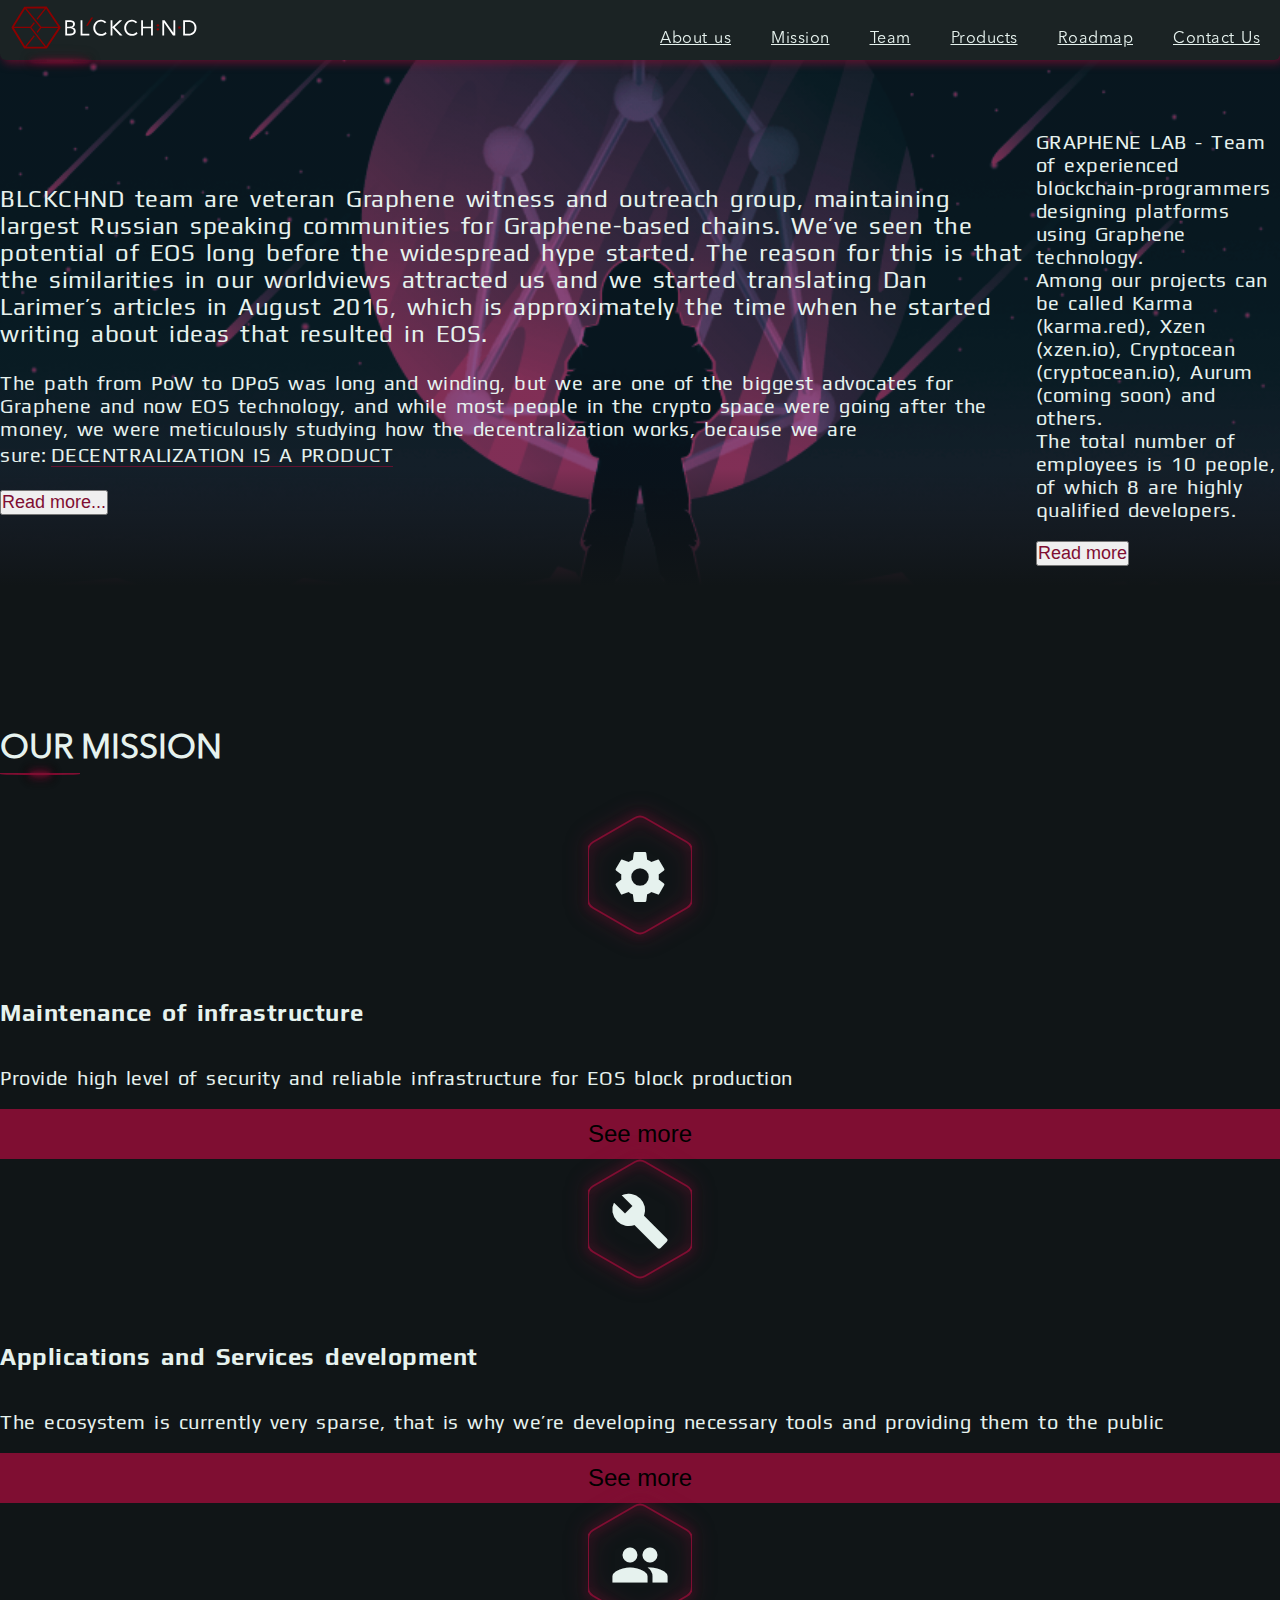
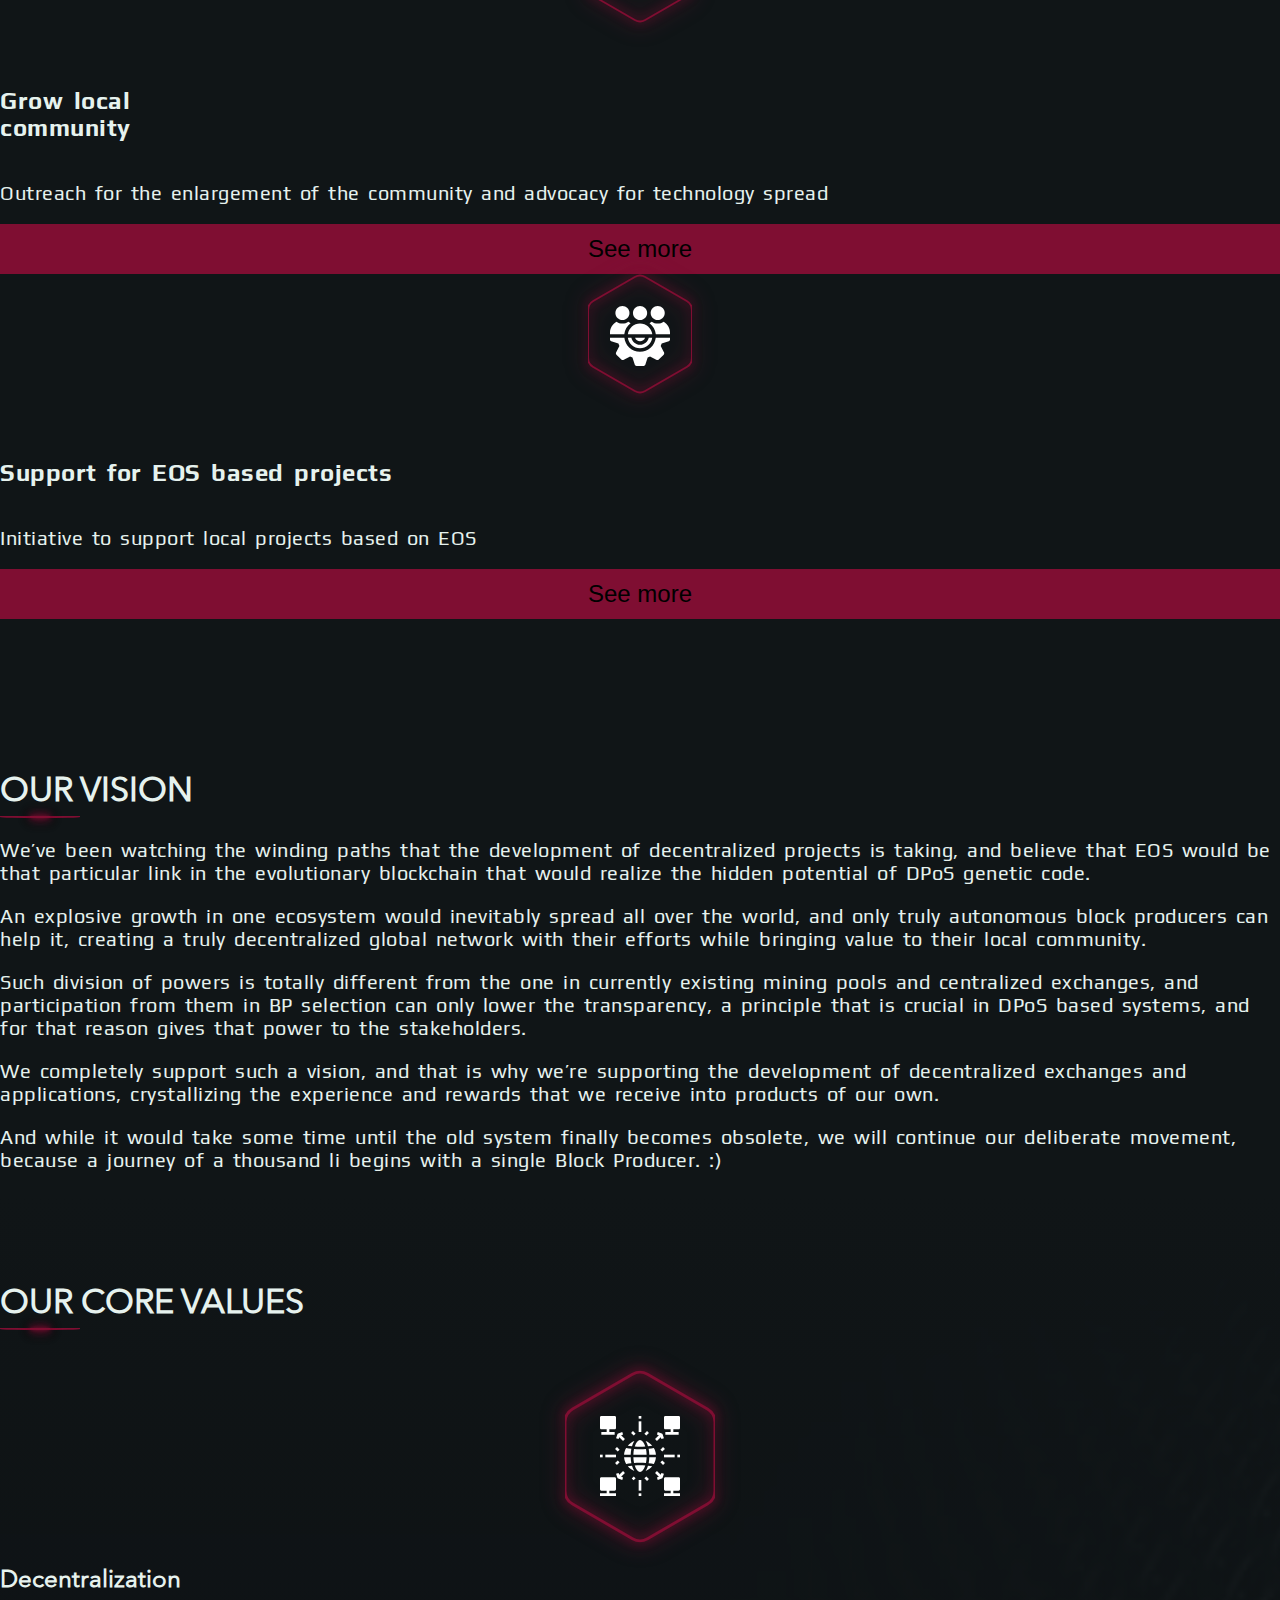
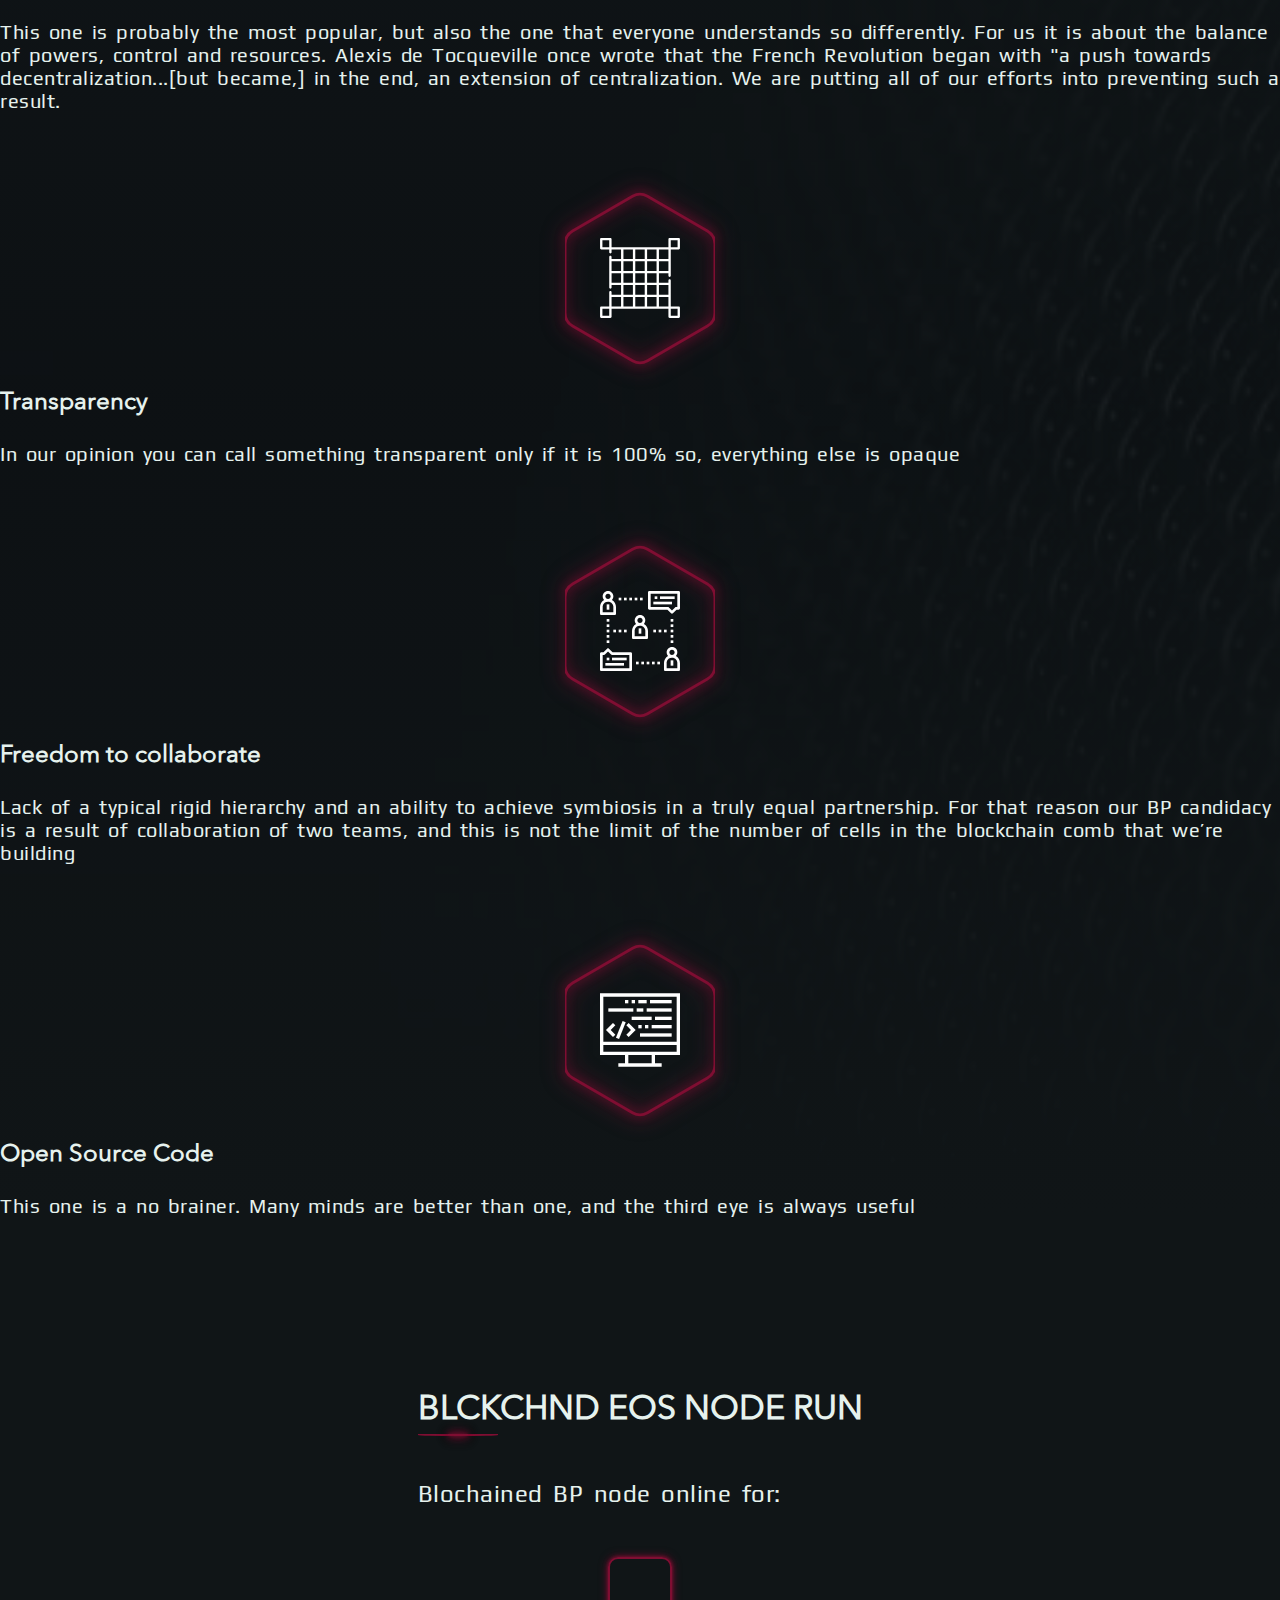
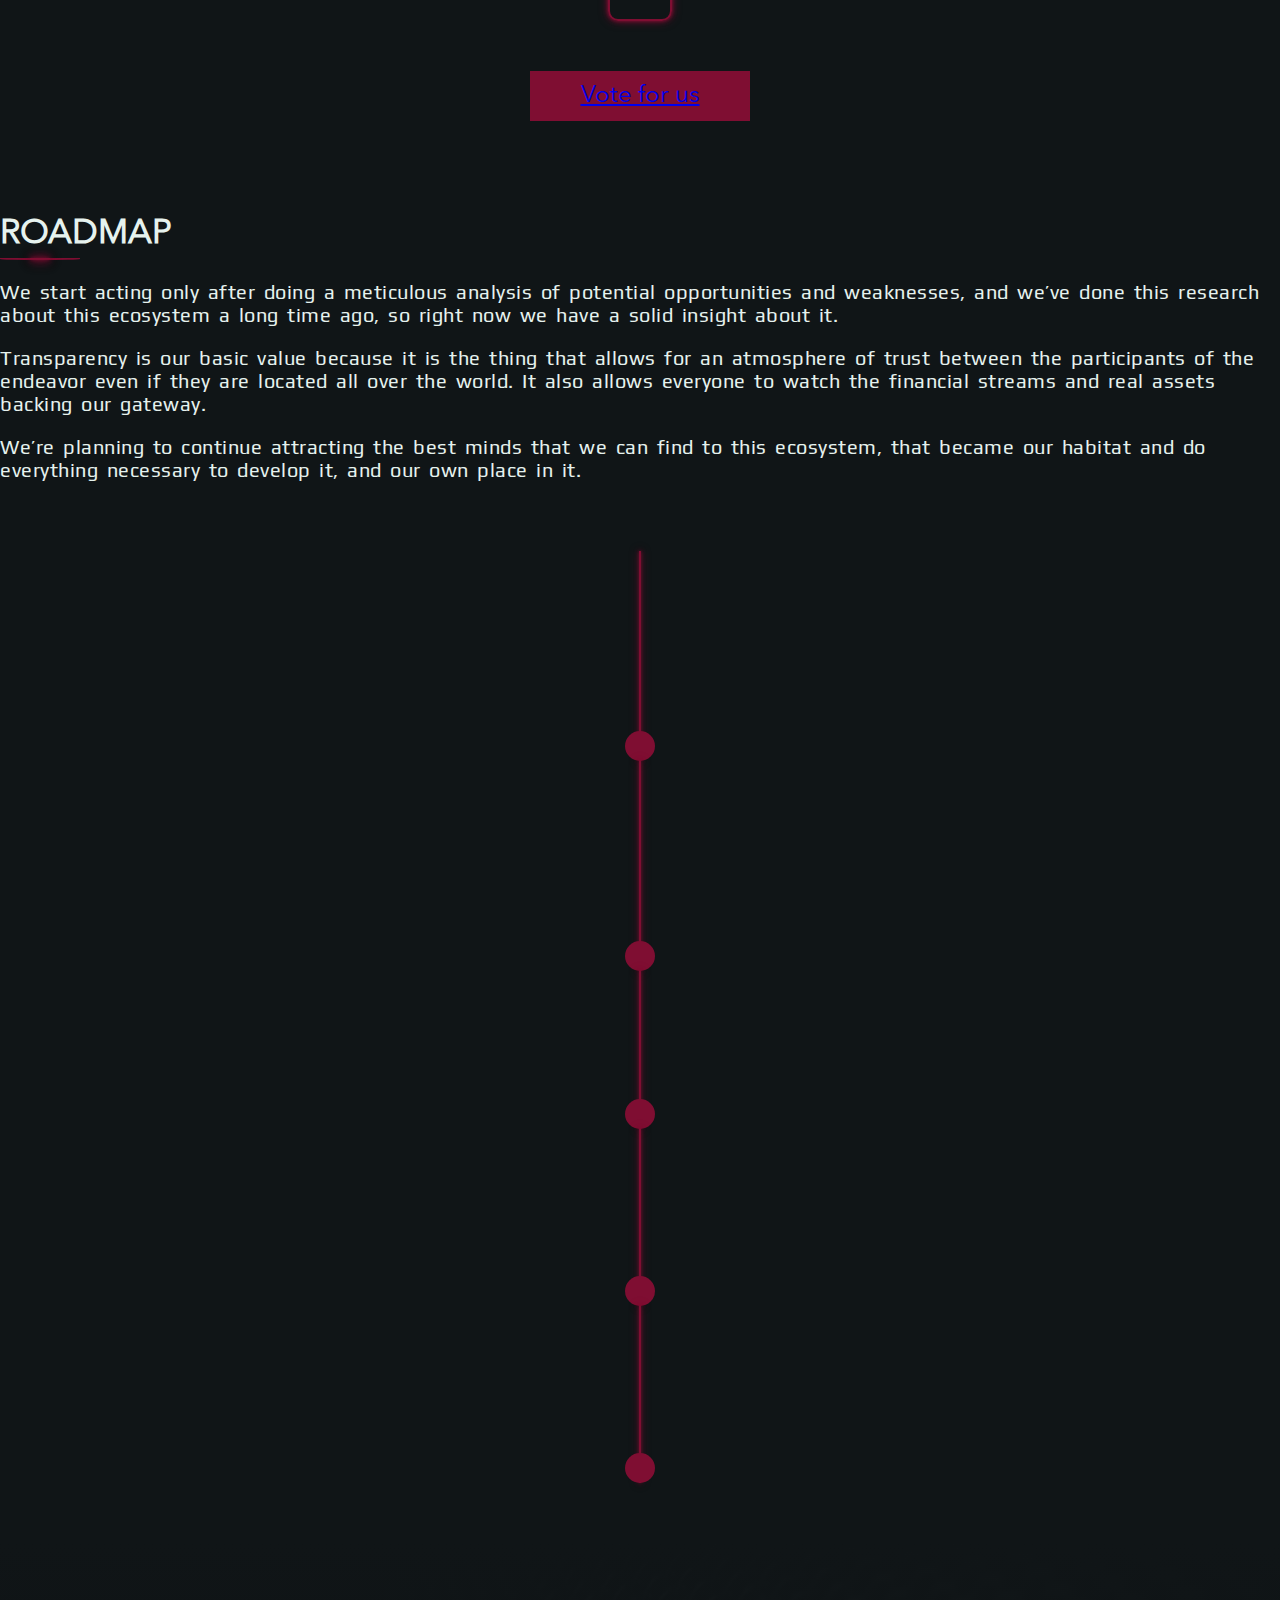
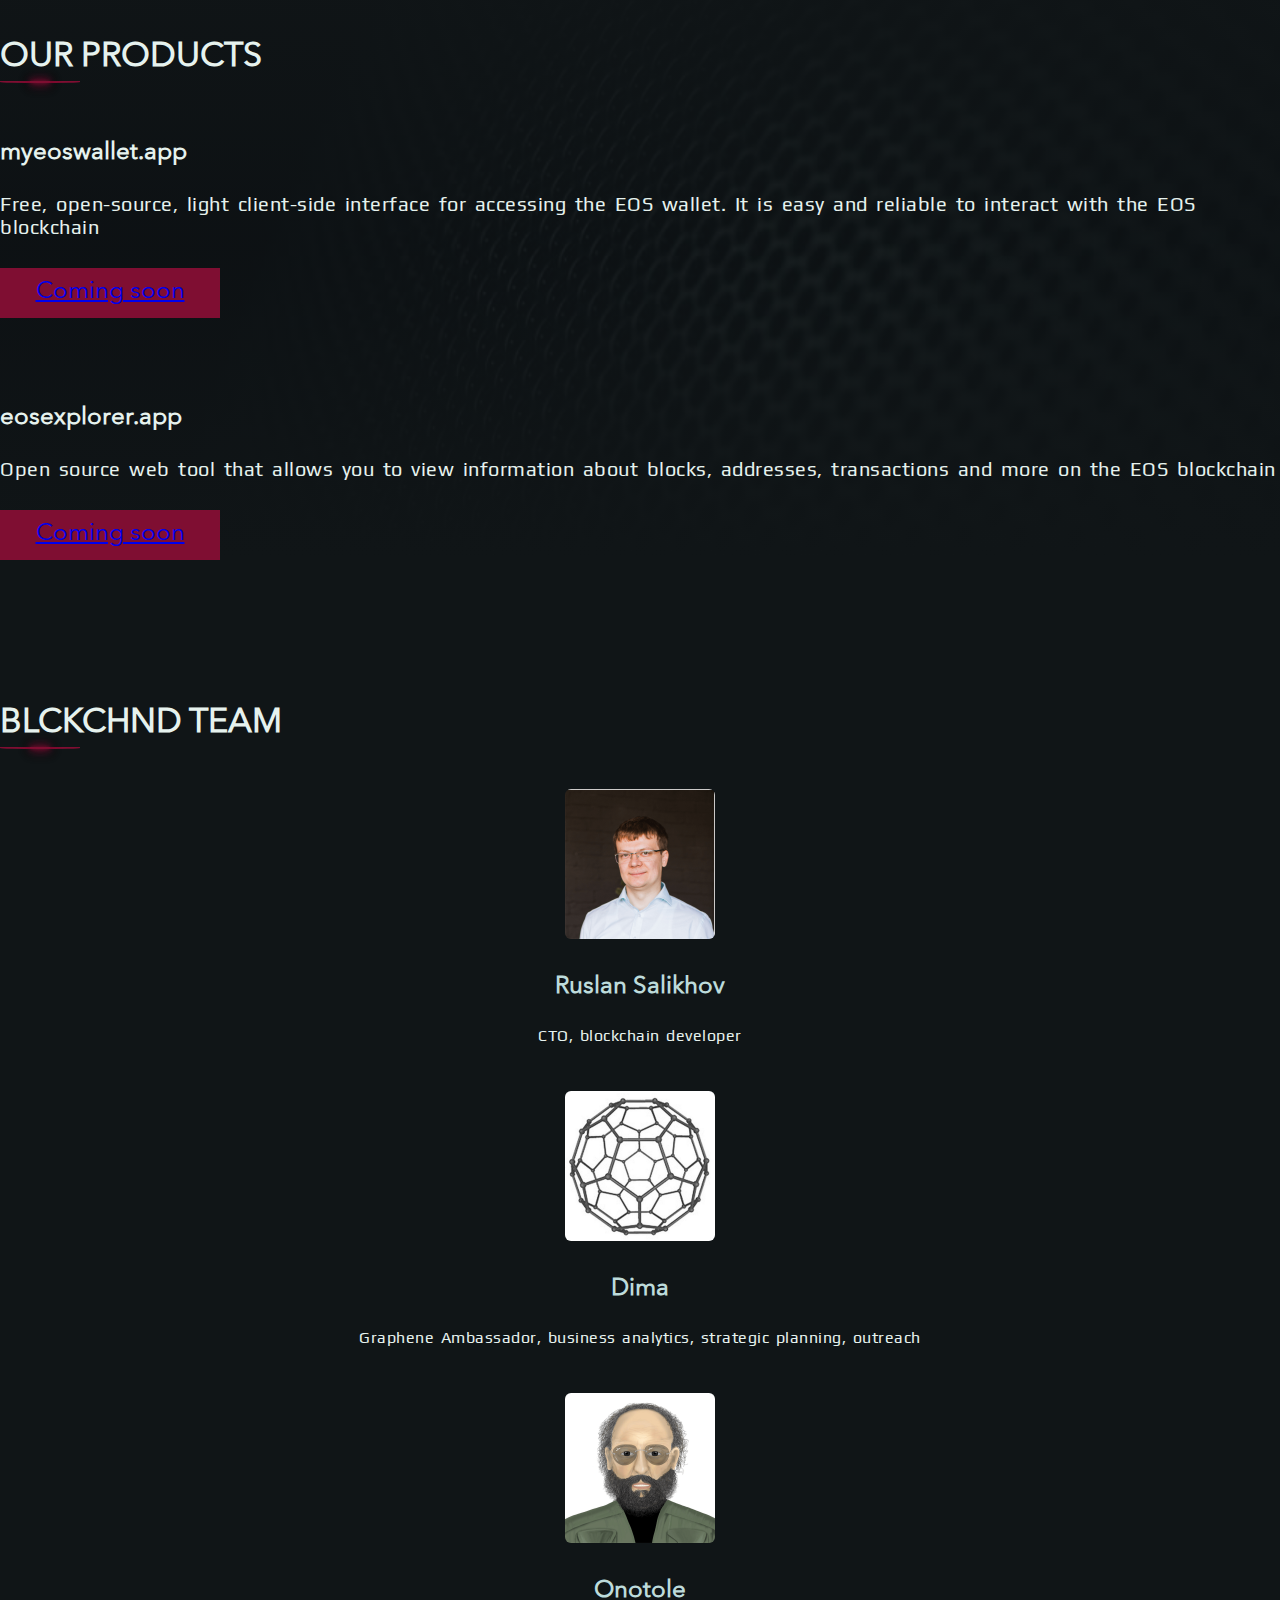
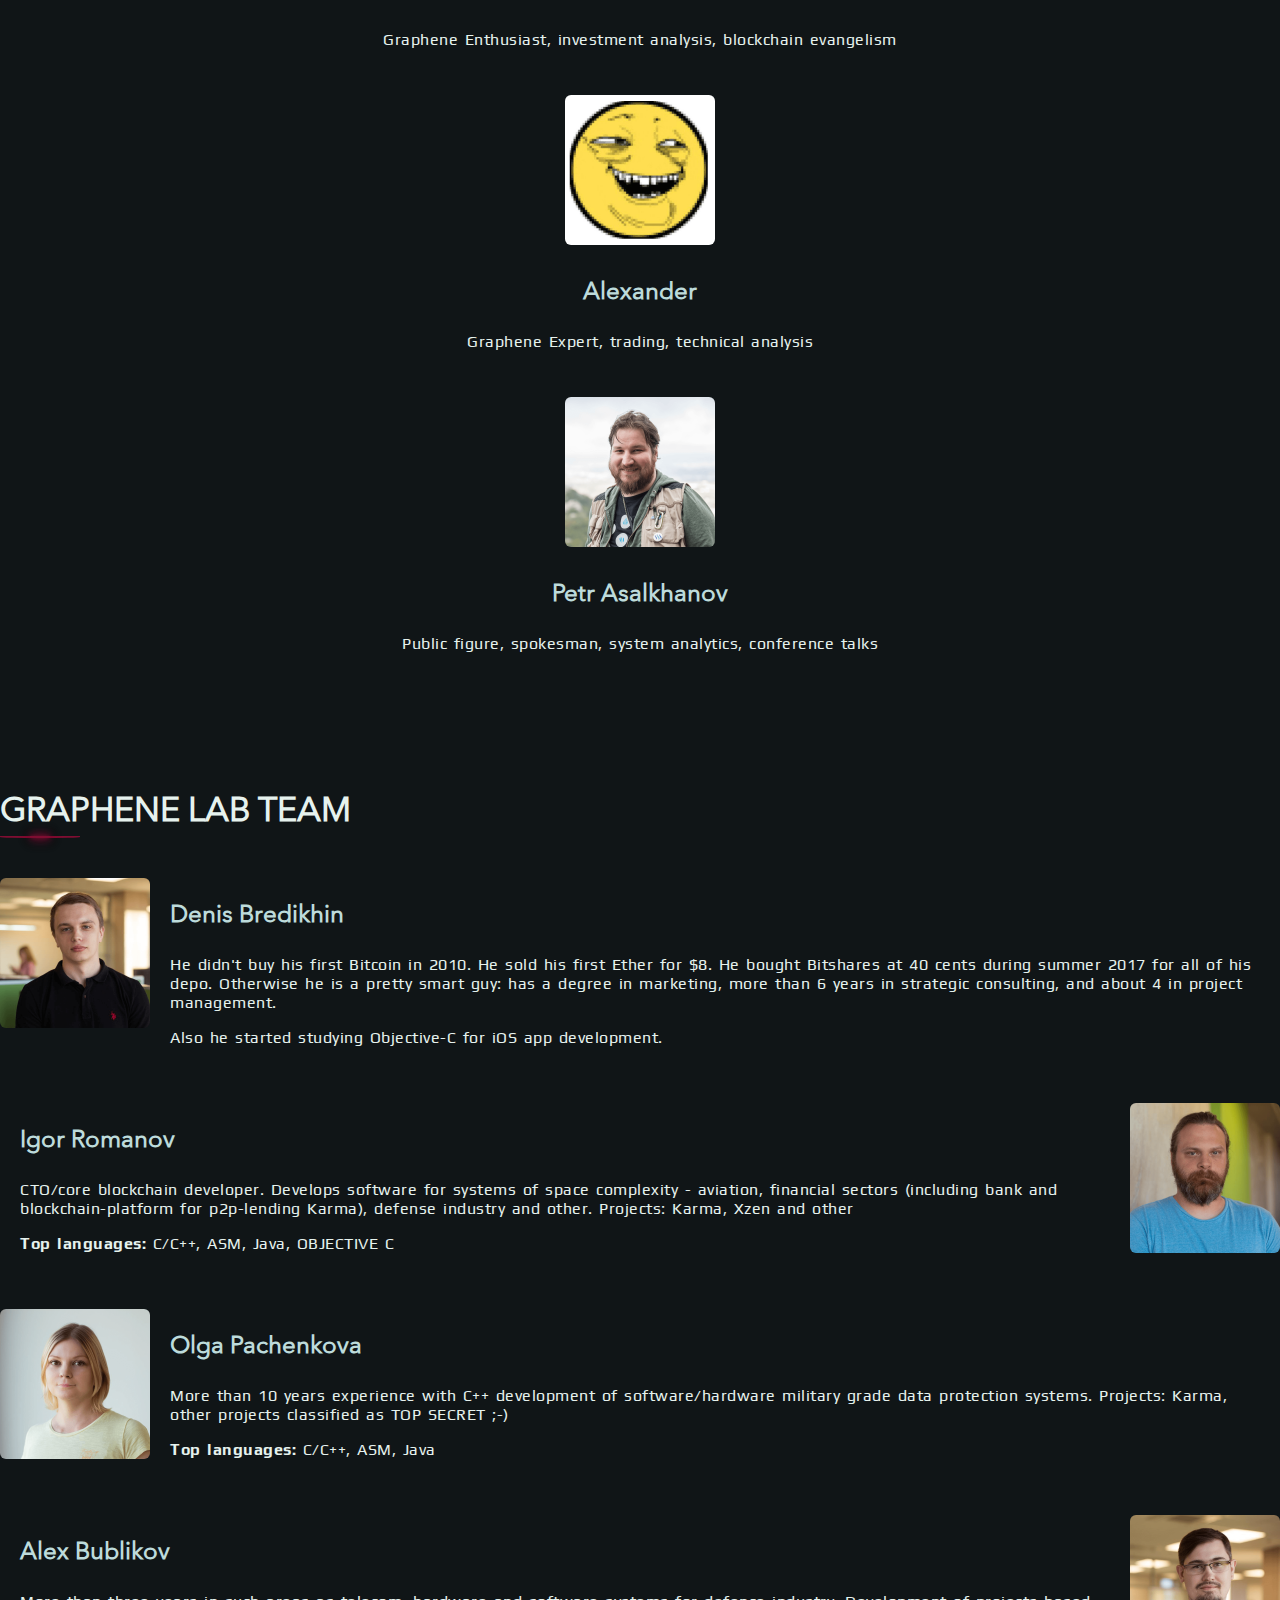
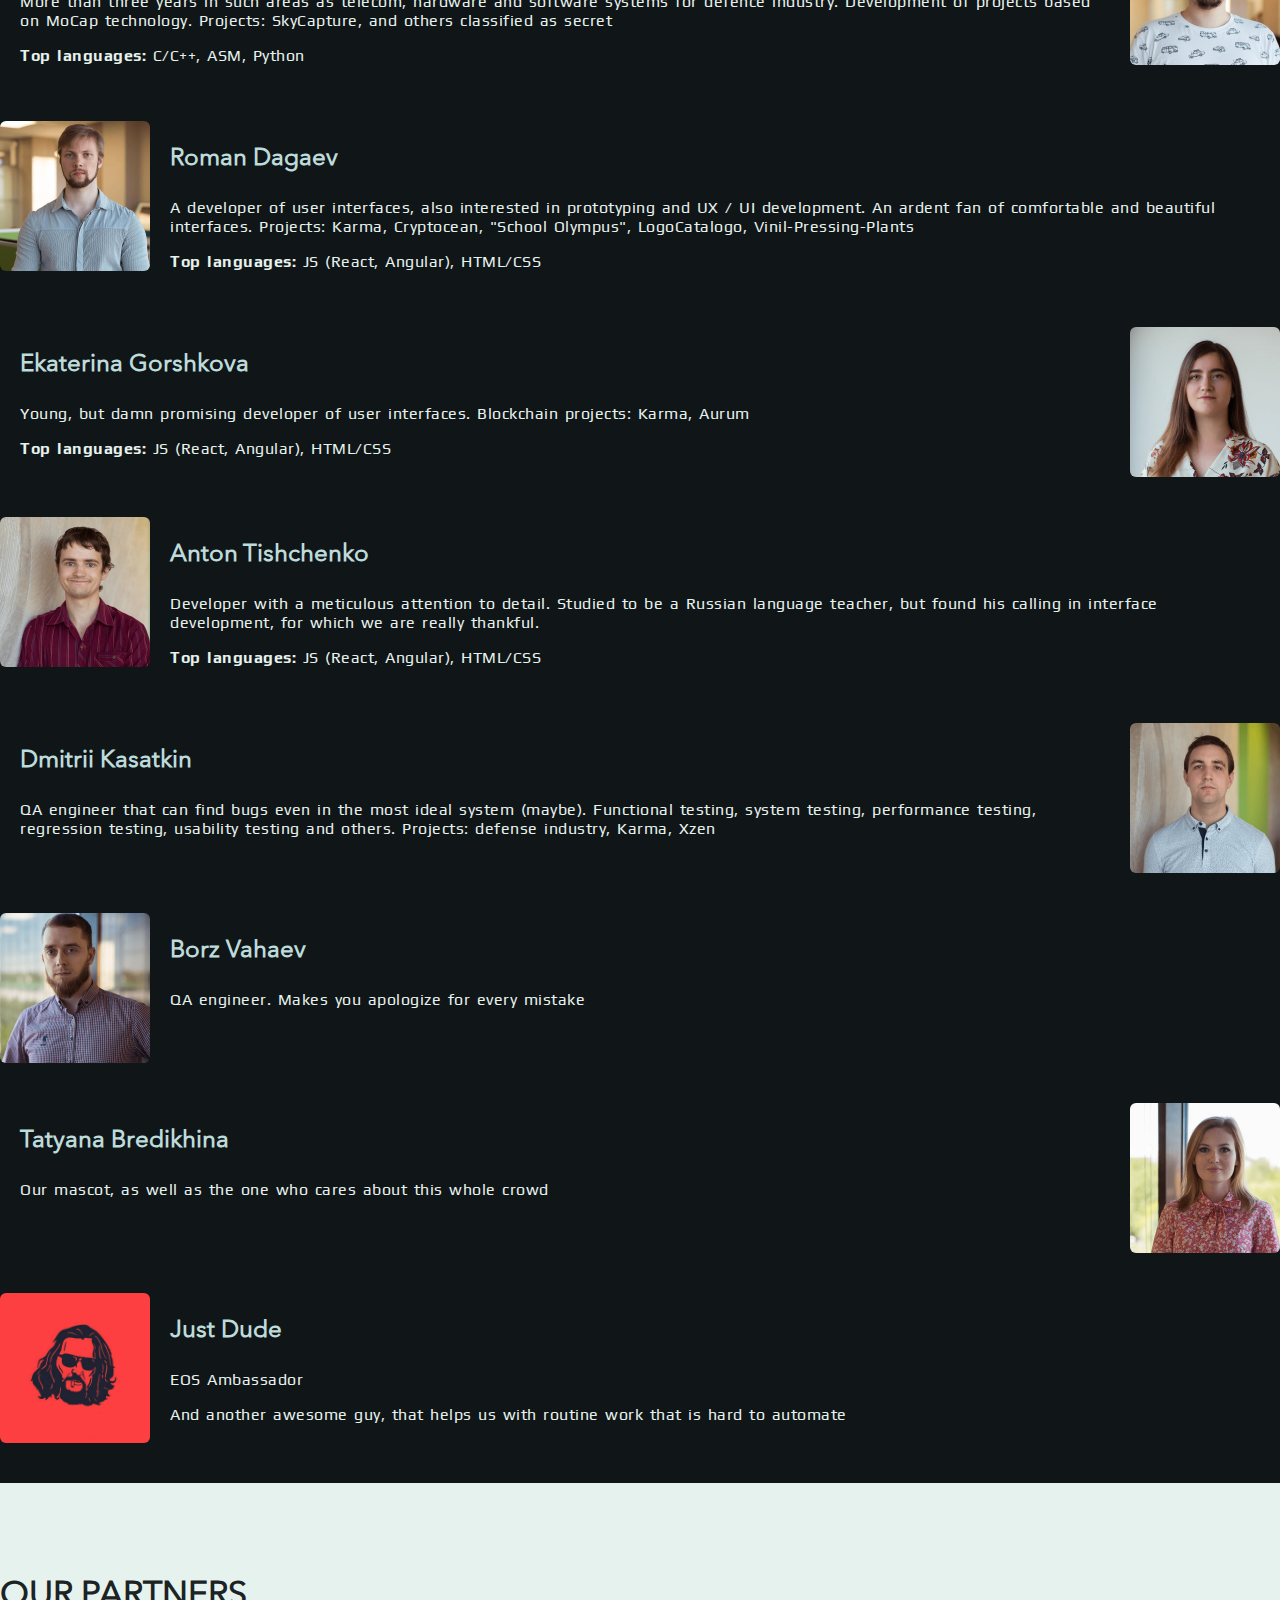
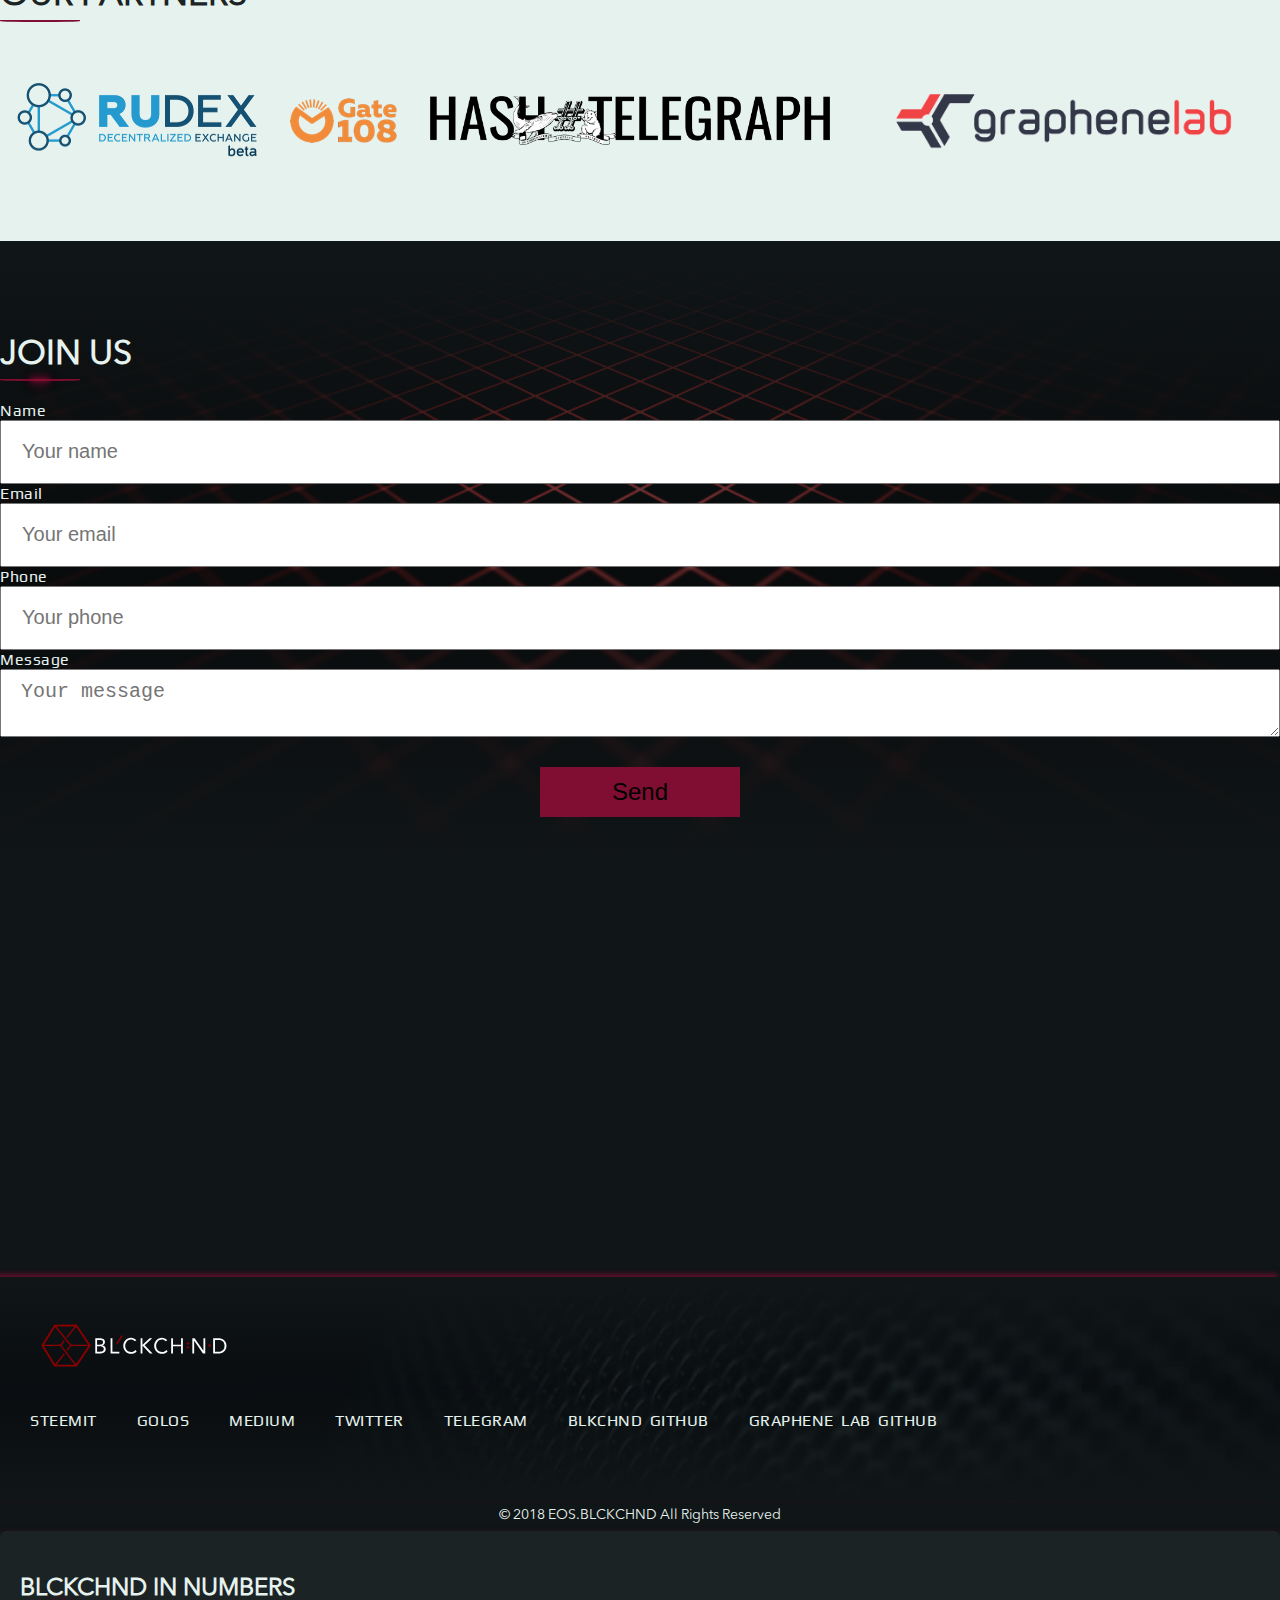
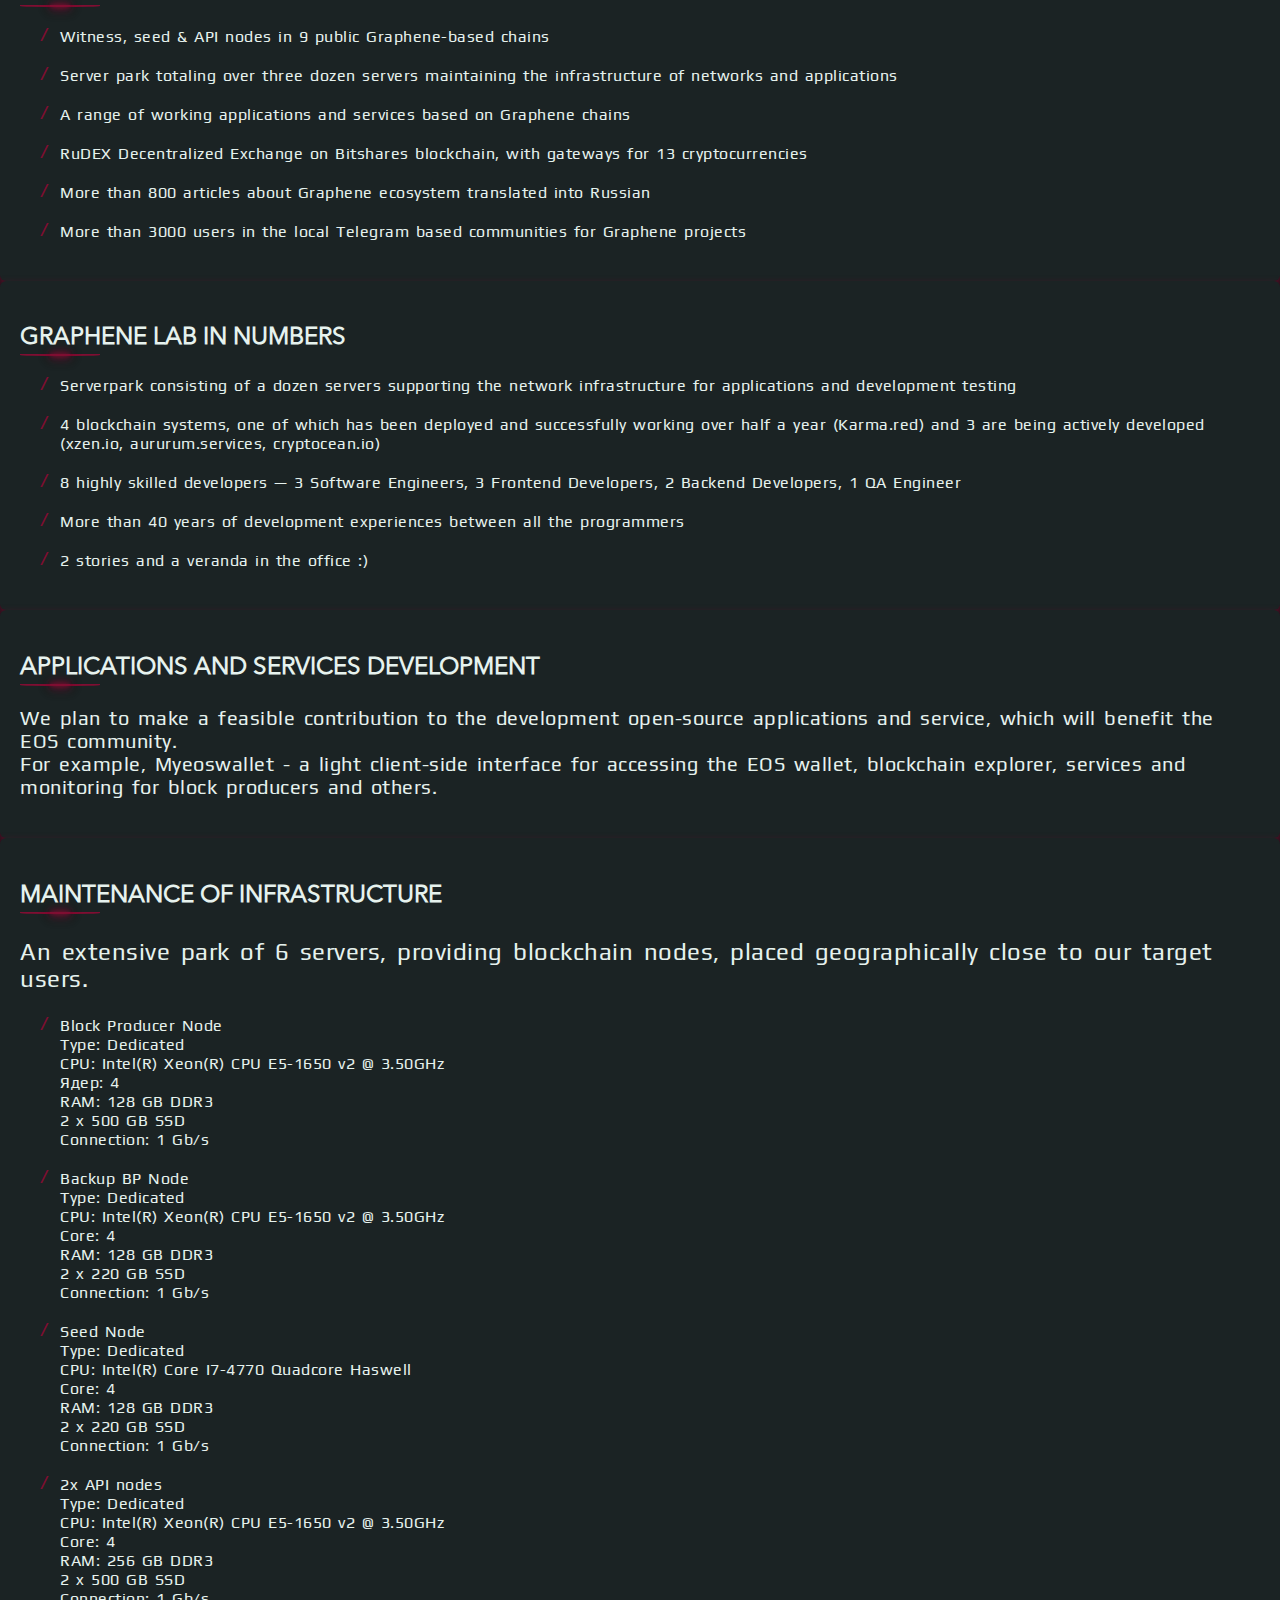
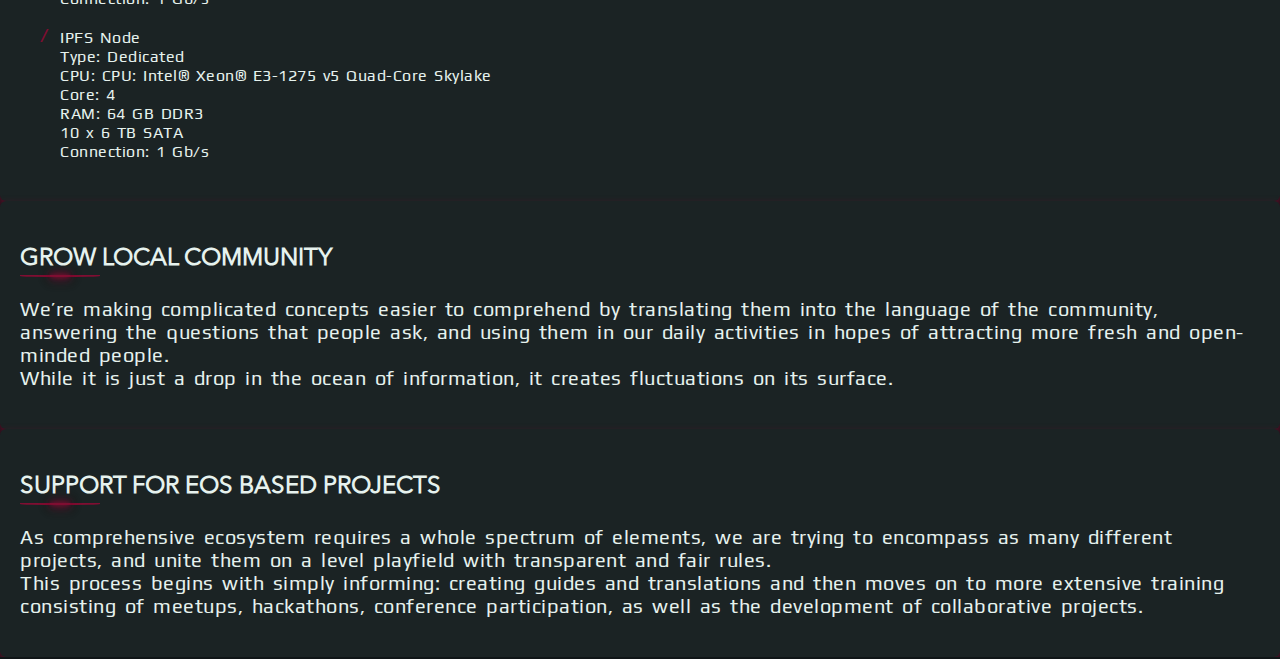
==== index.html @ a550a52a "add vote_page" ====
<!DOCTYPE html>
<html lang="en">

<head>
    <title>EOS</title>
    <meta charset="UTF-8">
    <meta name="viewport" content="width=device-width, initial-scale=1, shrink-to-fit=no">
    <link href="https://fonts.googleapis.com/icon?family=Material+Icons" rel="stylesheet">
    <link href="https://fonts.googleapis.com/css?family=Play&amp;subset=cyrillic" rel="stylesheet">
    <link rel="stylesheet" href="https://stackpath.bootstrapcdn.com/bootstrap/4.1.1/css/bootstrap.min.css"
          integrity="sha384-WskhaSGFgHYWDcbwN70/dfYBj47jz9qbsMId/iRN3ewGhXQFZCSftd1LZCfmhktB" crossorigin="anonymous">
    <link rel="stylesheet" href="styles/styles.css">
</head>

<body>
<header>
    <a href="#"><img src="img/blckchnd-logo-white.svg" alt="" class="logo"></a>
    <button type="button" class="menu__burger"><i class="material-icons">dehaze</i></button>
    <ul class="text--sm menu--main">
        <li class="nav-item menu__item"><a class="nav-link menu__link" href="#about">About us</a></li>
        <li class="nav-item menu__item"><a class="nav-link menu__link" href="#mission">Mission</a></li>
        <li class="nav-item menu__item"><a class="nav-link menu__link" href="#team">Team</a></li>
        <li class="nav-item menu__item"><a class="nav-link menu__link" href="#products">Products</a></li>
        <li class="nav-item menu__item"><a class="nav-link menu__link" href="#roadmap">Roadmap</a></li>
        <li class="nav-item menu__item"><a class="nav-link menu__link" href="#join">Contact Us</a></li>
    </ul>
</header>
<section id="about" class="section about_us">
    <div class="container">
        <div class="row intro">
            <div class="col-md-9 intro__text">
                <!--<h2 class="heading">About us</h2>-->
                <!--<p class="text&#45;&#45;lg intro__desc">Blckchnd team are a veteran Graphene witness and outreach group,-->
                <!--maintaining largest Russian speaking communities for Graphene-based chains. </p>-->
                <!--<p class="text&#45;&#45;md">The reason for that is that we’ve been translating Dan’s articles since August of-->
                <!--2016, and he started writing ideas that led to the creation of EOS around that time. </p>-->
                <!--<p class="text&#45;&#45;md">We’ve been biggest advocates for graphene technology and EOS for almost 2 years now,-->
                <!--and while most people in cryptospace been chasing money, we’ve been studying how decentralization-->
                <!--works, because we believe that</p>-->

                <p class="text--lg intro__desc"><span class="text--upper">Blckchnd</span> team are veteran Graphene
                    witness and outreach group,
                    maintaining largest Russian speaking communities for Graphene-based chains. We’ve seen the potential
                    of EOS long before the widespread hype started. The reason for this is that the similarities in our
                    worldviews attracted us and we started translating Dan Larimer’s articles in August 2016, which is
                    approximately the time when he started writing about ideas that resulted in EOS.</p>
                <p class="text--md">The path from PoW to DPoS was long and winding, but we are one of the biggest
                    advocates for Graphene and now EOS technology, and while most people in the crypto space were going
                    after the money, we were meticulously studying how the decentralization works, because we are
                    sure:<span class="heading heading--in-text">Decentralization is a product</span></p>
                <button type="button" class="btn btn-link btn-sm" data-toggle="modal" data-target="#BLCKCHND_modal">
                    Read more...
                </button>
            </div>
            <!--<div class="col-md-5 intro__interactive"><img src="img/eos_final.png" alt=""></div>-->
            <div class="col-md-9 intro__text">
                <p class=" text--md"> <span class="text--upper">Graphene Lab</span> - Team of experienced blockchain-programmers designing platforms using Graphene
                    technology.
                    <br/> Among our projects can be called Karma (karma.red), Xzen (xzen.io), Cryptocean
                    (cryptocean.io), Aurum (coming soon) and others.
                    <br/> The total number of employees is 10 people, of which 8 are highly qualified developers.</p>
                <button type="button" class="btn btn-link btn-sm" data-toggle="modal" data-target="#Graphenelab_modal">
                    Read more
                </button>
            </div>
        </div>
        <!--<div class="card contacts__card">-->
        <!--<div class="card-body">-->
        <!--<form class="contacts__form contacts__form&#45;&#45;compact">-->
        <!--<input type="email" class="form-control" placeholder="Email">-->
        <!--<button type="button" class="btn btn-danger">Contact us</button>-->
        <!--</form>-->
        <!--</div>-->
        <!--</div>-->
    </div>
</section>
<section id="mission" class="section mission">
    <div class="container">
        <h2 class="heading ">Our mission</h2>
        <div class="row justify-content-around">
            <div class="text-center text--md col-md-3 mission__item">
                <div class="mission__icon">
                    <svg version="1.1" xmlns="http://www.w3.org/2000/svg" width="104" height="120" class="hexagon">
                        <path class="hexagon__path"
                              d="M46.76537180435968 2.9999999999999996Q51.96152422706631 0 57.157676649772945 3L98.726896031426 27Q103.92304845413263 30 103.92304845413263 36L103.92304845413263 84Q103.92304845413263 90 98.726896031426 93L57.157676649772945 117Q51.96152422706631 120 46.76537180435968 117L5.196152422706632 93Q0 90 0 84L0 36Q0 30 5.196152422706632 27Z"></path>
                    </svg>
                    <i class="material-icons ">settings</i></div>
                <h5 class="mission__title text--lg">Maintenance of infrastructure</h5>
                <p class="mission__text">Provide high level of security and reliable infrastructure for EOS block
                    production</p>
                <button type="button" class="btn btn-danger" data-toggle="modal" data-target="#infrastructure_modal">
                    See more
                </button>
            </div>
            <div class="text-center text--md col-md-3 mission__item">
                <div class="mission__icon">
                    <svg version="1.1" xmlns="http://www.w3.org/2000/svg" width="104" height="120"
                         viewbox="0 0 103.92304845413263 120" class="hexagon">
                        <path class="hexagon__path"
                              d="M46.76537180435968 2.9999999999999996Q51.96152422706631 0 57.157676649772945 3L98.726896031426 27Q103.92304845413263 30 103.92304845413263 36L103.92304845413263 84Q103.92304845413263 90 98.726896031426 93L57.157676649772945 117Q51.96152422706631 120 46.76537180435968 117L5.196152422706632 93Q0 90 0 84L0 36Q0 30 5.196152422706632 27Z"></path>
                    </svg>
                    <i class="material-icons ">build</i></div>
                <h5 class="mission__title text--lg">Applications and Services development</h5>
                <p class="mission__text">The ecosystem is currently very sparse, that is why we’re developing necessary
                    tools and providing them to the public</p>
                <button type="button" class="btn btn-danger" data-toggle="modal" data-target="#servicesDev_modal">See more</button>
            </div>
            <div class="text-center text--md col-md-3 mission__item">
                <div class="mission__icon">
                    <svg version="1.1" xmlns="http://www.w3.org/2000/svg" width="104" height="120"
                         viewbox="0 0 103.92304845413263 120" class="hexagon">
                        <path class="hexagon__path"
                              d="M46.76537180435968 2.9999999999999996Q51.96152422706631 0 57.157676649772945 3L98.726896031426 27Q103.92304845413263 30 103.92304845413263 36L103.92304845413263 84Q103.92304845413263 90 98.726896031426 93L57.157676649772945 117Q51.96152422706631 120 46.76537180435968 117L5.196152422706632 93Q0 90 0 84L0 36Q0 30 5.196152422706632 27Z"></path>
                    </svg>
                    <i class="material-icons ">people</i></div>
                <h5 class="mission__title text--lg">Grow local <br> community</h5>
                <p class="mission__text">Outreach for the enlargement of the community and advocacy for technology
                    spread</p>
                <button type="button" class="btn btn-danger" data-toggle="modal" data-target="#growlocal_modal">See
                    more
                </button>
            </div>
            <div class="text-center text--md col-md-3 mission__item">
                <div class="mission__icon">
                    <svg version="1.1" xmlns="http://www.w3.org/2000/svg" width="104" height="120"
                         viewbox="0 0 103.92304845413263 120" class="hexagon">
                        <path class="hexagon__path"
                              d="M46.76537180435968 2.9999999999999996Q51.96152422706631 0 57.157676649772945 3L98.726896031426 27Q103.92304845413263 30 103.92304845413263 36L103.92304845413263 84Q103.92304845413263 90 98.726896031426 93L57.157676649772945 117Q51.96152422706631 120 46.76537180435968 117L5.196152422706632 93Q0 90 0 84L0 36Q0 30 5.196152422706632 27Z"></path>
                    </svg>
                    <img src="img/support.svg" alt="" class="material-icons"></div>
                <h5 class="mission__title text--lg">Support for EOS based projects</h5>
                <p class="mission__text">Initiative to support local projects based on EOS</p>
                <button type="button" class="btn btn-danger" data-toggle="modal" data-target="#eossupport_modal">See
                    more
                </button>
            </div>
        </div>
    </div>
</section>
<section id="vision" class="section vision">
    <div class="container">
        <h2 class="heading">Our vision</h2>
        <div class="row justify-content-end">
            <p class="col-md-9 text--md">We’ve been watching the winding paths that the development of decentralized
                projects is taking, and believe that EOS would be that particular link in the evolutionary blockchain
                that would realize the hidden potential of DPoS genetic code.</p>
            <p class="col-md-9 text--md">
                An explosive growth in one ecosystem would inevitably spread all over the world, and only truly
                autonomous block producers can help it, creating a truly decentralized global network with their efforts
                while bringing value to their local community.
            </p>
            <p class="col-md-9 text--md">
                Such division of powers is totally different from the one in currently existing mining pools and
                centralized exchanges, and participation from them in BP selection can only lower the transparency, a
                principle that is crucial in DPoS based systems, and for that reason gives that power to the
                stakeholders.
            </p>
            <p class="col-md-9 text--md">
                We completely support such a vision, and that is why we’re supporting the development of decentralized
                exchanges and applications, crystallizing the experience and rewards that we receive into products of
                our own.
            </p>
            <p class="col-md-9 text--md">
                And while it would take some time until the old system finally becomes obsolete, we will continue our
                deliberate movement, because a journey of a thousand li begins with a single Block Producer. :)
            </p>
        </div>
    </div>
</section>
<section id="values" class="section values">
    <div class="container">
        <h2 class="heading ">Our Core Values</h2>
        <div class="row values__item align-items-center">
            <div class="col-md-3 values__icon">
                <svg version="1.1" xmlns="http://www.w3.org/2000/svg" width="150" height="173"
                     viewbox="0 0 103.92304845413263 120" class="hexagon">
                    <path class="hexagon__path"
                          d="M46.76537180435968 2.9999999999999996Q51.96152422706631 0 57.157676649772945 3L98.726896031426 27Q103.92304845413263 30 103.92304845413263 36L103.92304845413263 84Q103.92304845413263 90 98.726896031426 93L57.157676649772945 117Q51.96152422706631 120 46.76537180435968 117L5.196152422706632 93Q0 90 0 84L0 36Q0 30 5.196152422706632 27Z"></path>
                </svg>
                <img src="img/decentralized.svg" alt="" class="image"></div>
            <div class="col-md-9">
                <h3 class="heading--sm">Decentralization</h3>
                <p class="text--md">This one is probably the most popular, but also the one that everyone understands so
                    differently. For us it is about the balance of powers, control and resources. Alexis de Tocqueville
                    once wrote that the French Revolution began with "a push towards decentralization...[but became,] in
                    the end, an extension of centralization. We are putting all of our efforts into
                    preventing such a result.
                </p>
            </div>
        </div>
        <div class="row values__item values__item--reverse align-items-center">
            <div class="col-md-3 values__icon">
                <svg version="1.1" xmlns="http://www.w3.org/2000/svg" width="150" height="173"
                     viewbox="0 0 103.92304845413263 120" class="hexagon">
                    <path class="hexagon__path"
                          d="M46.76537180435968 2.9999999999999996Q51.96152422706631 0 57.157676649772945 3L98.726896031426 27Q103.92304845413263 30 103.92304845413263 36L103.92304845413263 84Q103.92304845413263 90 98.726896031426 93L57.157676649772945 117Q51.96152422706631 120 46.76537180435968 117L5.196152422706632 93Q0 90 0 84L0 36Q0 30 5.196152422706632 27Z"></path>
                </svg>
                <img src="img/opacity.svg" alt="" class="image"></div>
            <div class="col-md-9">
                <h3 class="heading--sm">Transparency</h3>
                <p class="text--md">In our opinion you can call something transparent only if it is 100% so, everything
                    else is opaque</p>
            </div>
        </div>
        <div class="row values__item align-items-center">
            <div class="col-md-3 values__icon">
                <svg version="1.1" xmlns="http://www.w3.org/2000/svg" width="150" height="173"
                     viewbox="0 0 103.92304845413263 120" class="hexagon">
                    <path class="hexagon__path"
                          d="M46.76537180435968 2.9999999999999996Q51.96152422706631 0 57.157676649772945 3L98.726896031426 27Q103.92304845413263 30 103.92304845413263 36L103.92304845413263 84Q103.92304845413263 90 98.726896031426 93L57.157676649772945 117Q51.96152422706631 120 46.76537180435968 117L5.196152422706632 93Q0 90 0 84L0 36Q0 30 5.196152422706632 27Z"></path>
                </svg>
                <img src="img/network.svg" alt="" class="image"></div>
            <div class="col-md-9">
                <h3 class="heading--sm">Freedom to collaborate</h3>
                <p class="text--md">Lack of a typical rigid hierarchy and an ability to achieve symbiosis in a truly
                    equal partnership. For that reason our BP candidacy is a result of collaboration of two teams, and
                    this is not the limit of the number of cells in the blockchain comb that we’re building
                </p>
            </div>
        </div>
        <div class="row values__item align-items-center">
            <div class="col-md-3 values__icon">
                <svg version="1.1" xmlns="http://www.w3.org/2000/svg" width="150" height="173"
                     viewbox="0 0 103.92304845413263 120" class="hexagon">
                    <path class="hexagon__path"
                          d="M46.76537180435968 2.9999999999999996Q51.96152422706631 0 57.157676649772945 3L98.726896031426 27Q103.92304845413263 30 103.92304845413263 36L103.92304845413263 84Q103.92304845413263 90 98.726896031426 93L57.157676649772945 117Q51.96152422706631 120 46.76537180435968 117L5.196152422706632 93Q0 90 0 84L0 36Q0 30 5.196152422706632 27Z"></path>
                </svg>
                <img src="img/coding.svg" alt="" class="image"></div>
            <div class="col-md-9">
                <h3 class="heading--sm">Open Source Code</h3>
                <p class="text--md">This one is a no brainer. Many minds are better than one, and the third eye is
                    always useful</p>
            </div>
        </div>
    </div>
</section>
<section id="timer" class="section timer">
    <div class="container">
        <h2 class="heading ">BLCKCHND EOS NODE RUN</h2>
        <p class="text--lg">Blochained BP node online for:</p>
        <div id="digital_watch"></div>
        <a href="vote/index.html" class="btn btn-danger">Vote for us</a>
    </div>
</section>
<section id="roadmap" class="section roadmap">
    <div class="container">
        <h2 class="col-md-12 heading ">Roadmap</h2>
        <div class="row justify-content-end">
            <p class="col-md-9 text--md">
                We start acting only after doing a meticulous analysis of potential opportunities and weaknesses, and
                we’ve done this research about this ecosystem a long time ago, so right now we have a solid insight
                about it.
            </p>
            <p class="col-md-9 text--md">
                Transparency is our basic value because it is the thing that allows for an atmosphere of trust
                between the participants of the endeavor even if they are located all over the world. It also allows
                everyone to watch the financial streams and real assets backing our gateway.
            </p>
            <p class="col-md-9 text--md">
                We’re planning to continue attracting the best minds that we can find to this ecosystem, that became
                our habitat and do everything necessary to develop it, and our own place in it.
            </p>
        </div>
    </div>
    <ul class="roadmap__list">
        <li class="roadmap__item">
            <div class="roadmap__inner"><span class="roadmap__date text--lg">May 2018 (DONE)</span>
                <ul class="text--sm">
                    <li>Participation in the closed testnet</li>
                    <li>Participation in the open testnet</li>
                    <li>Preparation for EOS launch</li>
                    <li>Translation of articles</li>
                    <li>Creation of guides</li>
                </ul>
            </div>
        </li>
        <li class="roadmap__item">
            <div class="roadmap__inner"><span class="roadmap__date text--lg">June 2018</span>
                <ul class="text--sm">
                    <li>EOS BP launch</li>
                    <li>RuDEX EOS gateway with 0% market fee launch</li>
                    <li>Block explorer launch</li>
                    <li>Telegram based monitoring service</li>
                </ul>
            </div>
        </li>
        <li class="roadmap__item">
            <div class="roadmap__inner"><span class="roadmap__date text--lg">Q3 2018</span>
                <p class="text--sm">Development of the light MYEOSWALLET</p>
            </div>
        </li>
        <li class="roadmap__item">
            <div class="roadmap__inner"><span class="roadmap__date text--lg">Q4 2018</span>
                <p class="text--sm">Development of a variety applications and services</p>
            </div>
        </li>
        <li class="roadmap__item">
            <div class="roadmap__inner"><span class="roadmap__date text--lg">2019</span>
                <p class="text--sm">It is a bit hard to see that far ahead, but we’ll be sure to find things worthy of
                    our efforts :))</p>
            </div>
        </li>
    </ul>
</section>
<section id="products" class="section products">
    <div class="container">
        <h2 class="heading">Our products</h2>
        <div class="row products__item">
            <div class="col-md-4 products__image"><img src="" alt=""></div>
            <div class="col-md-8 products__desc">
                <p class="products__title heading--sm">myeoswallet.app</p>
                <p class="products__info text--md">Free, open-source, light client-side interface for accessing the EOS wallet. It is easy and reliable to interact with the EOS blockchain</p> <a
                    href="myeoswallet.app" class="btn btn-danger disabled">Coming soon</a></div>
        </div>
        <div class="row products__item">
            <div class="col-md-4 products__image"><img src="" alt=""></div>
            <div class="col-md-8 products__desc">
                <p class="products__title heading--sm">eosexplorer.app</p>
                <p class="products__info text--md">Open source web tool that allows you to view information about blocks, addresses, transactions and more on the EOS blockchain</p>
                <a href="eosexplorer.app" class="btn btn-danger disabled">Coming soon</a></div>
        </div>
        <!--
        <div class="row products__item">
          <div class="col-md-4 products__image"> <img src="" alt=""> </div>
          <div class="col-md-8 products__desc">
            <p class="products__title heading--sm">0% market fee gateway on RuDEX</p>
            <p class="products__info text--md">Lorem ipsum dolor sit amet, consectetur adipisicing elit. Rem sit harum unde praesentium tenetur velit quibusdam, sequi, corporis at eum non officia explicabo. Id ex, commodi. Aliquid officiis nesciunt, odio.</p> <a href="" class="btn btn-primary">Go to product</a> </div>
        </div>
        <div class="row products__item">
          <div class="col-md-4 products__image"> <img src="" alt=""> </div>
          <div class="col-md-8 products__desc">
            <p class="products__title heading--sm">Witness node monitoring</p>
            <p class="products__info text--md">Lorem ipsum dolor sit amet, consectetur adipisicing elit. Beatae, fuga voluptate facere, est veritatis dicta voluptatibus repellendus a, sequi iste officiis laborum velit sunt aut iure vero! Eaque, accusantium, quidem.</p> <a href="" class="btn btn-primary">Go to product</a> </div>
        </div>
        <div class="row products__item">
          <div class="col-md-4 products__image"> <img src="" alt=""> </div>
          <div class="col-md-8 products__desc">
            <p class="products__title heading--sm">Telegram monitoring bot</p>
            <p class="products__info text--md">Lorem ipsum dolor sit amet, consectetur adipisicing elit. Nisi, quod! Iure, soluta beatae ipsum tempora provident ducimus voluptates ea vel maiores at, dolorum, reiciendis repellendus, placeat error quasi ad? Nesciunt!</p> <a href="" class="btn btn-primary">Go to product</a> </div>
        </div>
  --></div>
</section>
<section id="team" class="section team team--blckchnd">
    <div class="container">
        <h2 class="heading ">Blckchnd team</h2>
        <div class="row team__wrapper">
            <div class="col-md-4 team__item">
                <div class="team__avatar"><img src="img/rus.png" alt=""></div>
                <div class="team__personal">
                    <p class="team__name heading--sm">Ruslan Salikhov</p>
                    <p class="team__desc text--sm">CTO, blockchain developer</p>
                </div>
            </div>
            <div class="col-md-4 team__item">
                <div class="team__avatar"><img src="img/dima.png" alt=""></div>
                <div class="team__personal">
                    <p class="team__name heading--sm">Dima</p>
                    <p class="team__desc text--sm">Graphene Ambassador, business analytics, strategic planning, outreach</p>
                </div>
            </div>
            <div class="col-md-4 team__item">
                <div class="team__avatar"><img src="img/ono.png" alt=""></div>
                <div class="team__personal">
                    <p class="team__name heading--sm">Onotole</p>
                    <p class="team__desc text--sm">Graphene Enthusiast, investment analysis, blockchain evangelism</p>
                </div>
            </div>
            <div class="col-md-4 team__item">
                <div class="team__avatar"><img src="img/sml.png" alt=""></div>
                <div class="team__personal">
                    <p class="team__name heading--sm">Alexander</p>
                    <p class="team__desc text--sm">Graphene Expert, trading, technical analysis</p>
                </div>
            </div>
            <div class="col-md-4 team__item">
                <div class="team__avatar"><img src="img/petr.png" alt=""></div>
                <div class="team__personal">
                    <p class="team__name heading--sm">Petr Asalkhanov</p>
                    <p class="team__desc text--sm">Public figure, spokesman, system analytics, conference talks</p>
                </div>
            </div>
        </div>
    </div>
</section>
<section class="section team">
    <div class="container">
        <h2 class="heading ">Graphene Lab team</h2>
        <div class="row team__wrapper">
            <div class="col-lg-6 team__item">
                <div class="team__avatar"><img src="img/den.png" alt=""></div>
                <div class="team__personal">
                    <p class="team__name heading--sm">Denis Bredikhin</p>
                    <p class="team__desc text--sm">He didn't buy his first Bitcoin in 2010. He sold his first Ether for
                        $8. He bought Bitshares at 40 cents during summer 2017 for all of his depo. Otherwise he is a
                        pretty smart guy: has a degree in marketing, more than 6 years in strategic consulting, and
                        about 4 in project management.</p>
                    <p class="team__languages text--sm">Also he started studying Objective-C for iOS app
                        development.</p>
                </div>
            </div>
            <div class="col-lg-6 team__item">
                <div class="team__avatar"><img src="img/igor.png" alt=""></div>
                <div class="team__personal">
                    <p class="team__name heading--sm">Igor Romanov</p>
                    <p class="team__desc text--sm">CTO/core blockchain developer. Develops software for systems of space
                        complexity - aviation, financial sectors (including bank and blockchain-platform for p2p-lending
                        Karma), defense industry and other. Projects: Karma, Xzen and other</p>
                    <p class="team__languages text--sm"><b>Top languages: </b>C/C++, ASM, Java, OBJECTIVE C</p>
                </div>
            </div>
            <div class="col-lg-6 team__item">
                <div class="team__avatar"><img src="img/olga.png" alt=""></div>
                <div class="team__personal">
                    <p class="team__name heading--sm">Olga Pachenkova</p>
                    <p class="team__desc text--sm">More than 10 years experience with C++ development of
                        software/hardware military grade data protection systems. Projects: Karma, other projects
                        classified as TOP SECRET ;-)</p>
                    <p class="team__languages text--sm"><b>Top languages: </b>C/C++, ASM, Java</p>
                </div>
            </div>
            <div class="col-lg-6 team__item">
                <div class="team__avatar"><img src="img/Alex.png" alt=""></div>
                <div class="team__personal">
                    <p class="team__name heading--sm">Alex Bublikov</p>
                    <p class="team__desc text--sm">More than three years in such areas as telecom, hardware and software
                        systems for defence industry. Development of projects based on MoCap technology. Projects:
                        SkyCapture, and others classified as secret</p>
                    <p class="team__languages text--sm"><b>Top languages: </b>C/C++, ASM, Python</p>
                </div>
            </div>
            <div class="col-lg-6 team__item">
                <div class="team__avatar"><img src="img/Roman.png" alt=""></div>
                <div class="team__personal">
                    <p class="team__name heading--sm">Roman Dagaev</p>
                    <p class="team__desc text--sm">A developer of user interfaces, also interested in prototyping and UX
                        / UI development. An ardent fan of comfortable and beautiful interfaces. Projects: Karma,
                        Cryptocean, "School Olympus", LogoCatalogo, Vinil-Pressing-Plants</p>
                    <p class="team__languages text--sm"><b>Top languages: </b>JS (React, Angular), HTML/CSS</p>
                </div>
            </div>
            <div class="col-lg-6 team__item">
                <div class="team__avatar"><img src="img/kate.png" alt=""></div>
                <div class="team__personal">
                    <p class="team__name heading--sm">Ekaterina Gorshkova</p>
                    <p class="team__desc text--sm">Young, but damn promising developer of user interfaces. Blockchain
                        projects: Karma, Aurum</p>
                    <p class="team__languages text--sm"><b>Top languages: </b>JS (React, Angular), HTML/CSS</p>
                </div>
            </div>
            <div class="col-lg-6 team__item">
                <div class="team__avatar"><img src="img/Anton.png" alt=""></div>
                <div class="team__personal">
                    <p class="team__name heading--sm">Anton Tishchenko</p>
                    <p class="team__desc text--sm">Developer with a meticulous attention to detail. Studied to be a
                        Russian
                        language teacher, but found his calling in interface development, for which we are really
                        thankful.</p>
                    <p class="team__languages text--sm"><b>Top languages: </b>JS (React, Angular), HTML/CSS</p>
                </div>
            </div>
            <div class="col-lg-6 team__item">
                <div class="team__avatar"><img src="img/dima2.png" alt=""></div>
                <div class="team__personal">
                    <p class="team__name heading--sm">Dmitrii Kasatkin</p>
                    <p class="team__desc text--sm">QA engineer that can find bugs even in the most ideal system (maybe).
                        Functional testing, system testing, performance testing, regression testing, usability testing
                        and others. Projects: defense industry, Karma, Xzen</p>
                </div>
            </div>
            <div class="col-lg-6 team__item">
                <div class="team__avatar"><img src="img/Borz.png" alt=""></div>
                <div class="team__personal">
                    <p class="team__name heading--sm">Borz Vahaev</p>
                    <p class="team__desc text--sm">QA engineer. Makes you apologize for every mistake</p>
                </div>
            </div>
            <div class="col-lg-6 team__item">
                <div class="team__avatar"><img src="img/Tanya.png" alt=""></div>
                <div class="team__personal">
                    <p class="team__name heading--sm">Tatyana Bredikhina</p>
                    <p class="team__desc text--sm">Our mascot, as well as the one who cares about this whole crowd</p>
                </div>
            </div>
            <div class="col-lg-6 team__item">
                <div class="team__avatar"><img src="img/JD.png" alt=""></div>
                <div class="team__personal">
                    <p class="team__name heading--sm">Just Dude</p>
                    <p class="team__desc text--sm">EOS Ambassador</p>
                    <p class="team__languages text--sm">And another awesome guy, that helps us with routine work that is
                        hard to automate</p>
                </div>
            </div>
        </div>
    </div>
</section>
<section class="section partners">
    <div class="container">
        <h2 class="heading">Our partners</h2>
        <div class="partners__wrapper">
            <a href="https://rudex.org/" target="_blank"><img src="img/rudex.png" alt="" class="partners__avatar"></a>
            <a href="https://gate108.org/" target="_blank"><img src="img/gate108.png" alt="" class="partners__avatar"></a>
            <a href="https://hashtelegraph.com/" target="_blank"><img src="img/hashtelegraph.png" alt="" class="partners__avatar"></a>
            <a href="#"><img src="img/graphene.png" alt="" class="partners__avatar"></a>
        </div>
    </div>
</section>
<section id="join" class="section contact_us">
    <div class="container">
        <h2 class="heading">Join us</h2>
        <form class="row contacts__form">
            <div class="col-md-6">
                <div class="form-group">
                    <label class='text--sm'>Name</label>
                    <input type="text" class="form-control" placeholder="Your name"></div>
                <div class="form-group">
                    <label class='text--sm'>Email</label>
                    <input type="email" class="form-control" placeholder="Your email"></div>
                <div class="form-group">
                    <label class='text--sm'>Phone</label>
                    <input type="tel" class="form-control" placeholder="Your phone"></div>
            </div>
            <div class="col-md-6">
                <div class="form-group">
                    <label class='text--sm'>Message</label>
                    <textarea class="form-control" placeholder="Your message"></textarea>
                </div>
            </div>
            <div class="col-md-12">
                <button type="button" class="col btn btn-danger">Send</button>
            </div>
        </form>
    </div>
</section>
<div id='gmap_canvas'></div>
<footer>
    <div class="container">
        <div class="row">
            <div class="col-md-6"><a href=""><img src="img/blckchnd-logo-white.svg" alt="" class="logo"/></a></div>
            <div class="col-md-12">
                <ul class="social__list text--md">
                    <li class="social__item"><a href="https://steemit.com/@blockchained" target="_blank" class="social__link">steemit</a></li>
                    <li class="social__item"><a href="http://golos.io/@blockchained" target="_blank" class="social__link">golos</a></li>
                    <li class="social__item"><a href="https://medium.com/@eos.blckchnd" target="_blank" class="social__link">medium</a></li>
                    <li class="social__item"><a href="https://twitter.com/BLCKCHND" target="_blank" class="social__link">twitter</a></li>
                    <li class="social__item"><a href="https://t.me/blckchnd_EOS" target="_blank" class="social__link">telegram</a></li>
                    <li class="social__item"><a href="https://github.com/blckchnd" target="_blank" class="social__link">blkchnd github</a></li>
                    <li class="social__item"><a href="https://github.com/graphenelab" target="_blank" class="social__link">graphene lab github</a></li>
                </ul>
            </div>
        </div>
    </div>
</footer>
<div class="copyright">© 2018 EOS.BLCKCHND All Rights Reserved</div>


<!--modals-->

<div class="modal eos__modal fade" id="BLCKCHND_modal" tabindex="-1" role="dialog" aria-hidden="true">
    <div class="modal-dialog modal-dialog-centered" role="document">
        <div class="modal-content">
            <div class="modal-body">
                <button type="button" class="close" data-dismiss="modal" aria-label="Close">
                    <i class="material-icons">close</i>
                </button>
                <h2 class="heading heading--sm">BLCKCHND in Numbers</h2>
                <ul class="eos__list text--sm">
                    <li>Witness, seed & API nodes in 9 public Graphene-based chains</li>
                    <li>Server park totaling over three dozen servers maintaining the infrastructure of networks and
                        applications
                    </li>
                    <li>A range of working applications and services based on Graphene chains</li>
                    <li>RuDEX Decentralized Exchange on Bitshares blockchain, with gateways for 13 cryptocurrencies</li>
                    <li>More than 800 articles about Graphene ecosystem translated into Russian</li>
                    <li>More than 3000 users in the local Telegram based communities for Graphene projects</li>
                </ul>
            </div>
        </div>
    </div>
</div>

<div class="modal eos__modal fade" id="Graphenelab_modal" tabindex="-1" role="dialog" aria-hidden="true">
    <div class="modal-dialog modal-dialog-centered" role="document">
        <div class="modal-content">
            <div class="modal-body">
                <button type="button" class="close" data-dismiss="modal" aria-label="Close">
                    <i class="material-icons">close</i>
                </button>
                <h2 class="heading heading--sm">Graphene Lab in Numbers</h2>
                <ul class="eos__list text--sm">
                    <li>Serverpark consisting of a dozen servers supporting the network infrastructure for applications
                        and development testing
                    </li>
                    <li>4 blockchain systems, one of which has been deployed and successfully working over half a year
                        (Karma.red) and 3 are being actively developed (xzen.io, aururum.services, cryptocean.io)
                    </li>
                    <li>8 highly skilled developers — 3 Software Engineers, 3 Frontend Developers, 2 Backend Developers,
                        1 QA Engineer
                    </li>
                    <li>More than 40 years of development experiences between all the programmers</li>
                    <li>2 stories and a veranda in the office :)</li>
                </ul>
            </div>
        </div>
    </div>
</div>

<div class="modal eos__modal fade" id="servicesDev_modal" tabindex="-1" role="dialog" aria-hidden="true">
    <div class="modal-dialog modal-dialog-centered" role="document">
        <div class="modal-content">
            <div class="modal-body">
                <button type="button" class="close" data-dismiss="modal" aria-label="Close">
                    <i class="material-icons">close</i>
                </button>
                <h2 class="heading heading--sm">Applications and Services development</h2>
                <p class="text--md">
                    We plan to make a feasible contribution to the development open-source applications and service, which will benefit the EOS community.
                    <br>
                    For example, Myeoswallet - a light client-side interface for accessing the EOS wallet, blockchain explorer, services and monitoring for block producers and others.
                </p>
            </div>
        </div>
    </div>
</div>

<div class="modal eos__modal fade" id="infrastructure_modal" tabindex="-1" role="dialog" aria-hidden="true">
    <div class="modal-dialog modal-lg modal-dialog-centered" role="document">
        <div class="modal-content">
            <div class="modal-body">
                <button type="button" class="close" data-dismiss="modal" aria-label="Close">
                    <i class="material-icons">close</i>
                </button>
                <h2 class="heading heading--sm">Maintenance of infrastructure</h2>
                <p class="text--lg">An extensive park of 6 servers, providing blockchain nodes, placed geographically
                    close to our target users.</p>
                <ul class="eos__list text--sm">
                    <li>Block Producer Node
                        <br>Type: Dedicated
                        <br>CPU: Intel(R) Xeon(R) CPU E5-1650 v2 @ 3.50GHz
                        <br>Ядер: 4
                        <br>RAM: 128 GB DDR3
                        <br>2 x 500 GB SSD
                        <br>Connection: 1 Gb/s
                    </li>
                    <li>Backup BP Node
                        <br>Type: Dedicated
                        <br>CPU: Intel(R) Xeon(R) CPU E5-1650 v2 @ 3.50GHz
                        <br>Core: 4
                        <br>RAM: 128 GB DDR3
                        <br>2 x 220 GB SSD
                        <br>Connection: 1 Gb/s
                    </li>
                    <li>Seed Node
                        <br>Type: Dedicated
                        <br>CPU: Intel(R) Core I7-4770 Quadcore Haswell
                        <br>Core: 4
                        <br>RAM: 128 GB DDR3
                        <br>2 x 220 GB SSD
                        <br>Connection: 1 Gb/s
                    </li>
                    <li>2x API nodes
                        <br>Type: Dedicated
                        <br>CPU: Intel(R) Xeon(R) CPU E5-1650 v2 @ 3.50GHz
                        <br>Core: 4
                        <br>RAM: 256 GB DDR3
                        <br>2 x 500 GB SSD
                        <br>Connection: 1 Gb/s
                    </li>
                    <li>IPFS Node
                        <br>Type: Dedicated
                        <br>CPU: CPU: Intel® Xeon® E3-1275 v5 Quad-Core Skylake
                        <br>Core: 4
                        <br>RAM: 64 GB DDR3
                        <br>10 x 6 TB SATA
                        <br>Connection: 1 Gb/s
                    </li>
                </ul>
            </div>
        </div>
    </div>
</div>

<div class="modal eos__modal fade" id="growlocal_modal" tabindex="-1" role="dialog" aria-hidden="true">
    <div class="modal-dialog modal-dialog-centered" role="document">
        <div class="modal-content">
            <div class="modal-body">
                <button type="button" class="close" data-dismiss="modal" aria-label="Close">
                    <i class="material-icons">close</i>
                </button>
                <h2 class="heading heading--sm">Grow local community</h2>
                <p class="text--md">
                    We’re making complicated concepts easier to comprehend by translating them into the language of the
                    community, answering the questions that people ask, and using them in our daily activities in hopes
                    of attracting more fresh and open-minded people.
                    <br>
                    While it is just a drop in the ocean of
                    information, it creates fluctuations on its surface.
                </p>
            </div>
        </div>
    </div>
</div>

<div class="modal eos__modal fade" id="eossupport_modal" tabindex="-1" role="dialog" aria-hidden="true">
    <div class="modal-dialog modal-dialog-centered" role="document">
        <div class="modal-content">
            <div class="modal-body">
                <button type="button" class="close" data-dismiss="modal" aria-label="Close">
                    <i class="material-icons">close</i>
                </button>
                <h2 class="heading heading--sm">Support for EOS based projects</h2>
                <p class="text--md">
                    As comprehensive ecosystem requires a whole spectrum of elements, we are trying to encompass as many
                    different projects, and unite them on a level playfield with transparent and fair rules.
                    <br>
                    This process begins with simply informing: creating guides and translations and then moves on to
                    more extensive training consisting of meetups, hackathons, conference participation, as well as the
                    development of collaborative projects.
                </p>
            </div>
        </div>
    </div>
</div>


<script src="https://code.jquery.com/jquery-3.3.1.slim.min.js"
        integrity="sha384-q8i/X+965DzO0rT7abK41JStQIAqVgRVzpbzo5smXKp4YfRvH+8abtTE1Pi6jizo"
        crossorigin="anonymous"></script>
<script src="https://cdnjs.cloudflare.com/ajax/libs/popper.js/1.14.3/umd/popper.min.js"
        integrity="sha384-ZMP7rVo3mIykV+2+9J3UJ46jBk0WLaUAdn689aCwoqbBJiSnjAK/l8WvCWPIPm49"
        crossorigin="anonymous"></script>
<script src="https://stackpath.bootstrapcdn.com/bootstrap/4.1.1/js/bootstrap.min.js"
        integrity="sha384-smHYKdLADwkXOn1EmN1qk/HfnUcbVRZyYmZ4qpPea6sjB/pTJ0euyQp0Mk8ck+5T"
        crossorigin="anonymous"></script>
<script src="https://maps.googleapis.com/maps/api/js?key=AIzaSyAadr-QWWetV2Sx6SMuxVIUdHISH-1YcxI"></script>
<script src="js/scripts.js"></script>

<script type='text/javascript'>

    var data = [
        {
            "elementType": "geometry",
            "stylers": [
                {
                    "color": "#212121"
                }
            ]
        },
        {
            "elementType": "labels.icon",
            "stylers": [
                {
                    "visibility": "off"
                }
            ]
        },
        {
            "elementType": "labels.text.fill",
            "stylers": [
                {
                    "color": "#757575"
                }
            ]
        },
        {
            "elementType": "labels.text.stroke",
            "stylers": [
                {
                    "color": "#212121"
                }
            ]
        },
        {
            "featureType": "administrative",
            "elementType": "geometry",
            "stylers": [
                {
                    "color": "#757575"
                }
            ]
        },
        {
            "featureType": "administrative.country",
            "elementType": "labels.text.fill",
            "stylers": [
                {
                    "color": "#9e9e9e"
                }
            ]
        },
        {
            "featureType": "administrative.land_parcel",
            "stylers": [
                {
                    "visibility": "off"
                }
            ]
        },
        {
            "featureType": "administrative.locality",
            "elementType": "labels.text.fill",
            "stylers": [
                {
                    "color": "#bdbdbd"
                }
            ]
        },
        {
            "featureType": "poi",
            "elementType": "labels.text.fill",
            "stylers": [
                {
                    "color": "#757575"
                }
            ]
        },
        {
            "featureType": "poi.park",
            "elementType": "geometry",
            "stylers": [
                {
                    "color": "#181818"
                }
            ]
        },
        {
            "featureType": "poi.park",
            "elementType": "labels.text.fill",
            "stylers": [
                {
                    "color": "#616161"
                }
            ]
        },
        {
            "featureType": "poi.park",
            "elementType": "labels.text.stroke",
            "stylers": [
                {
                    "color": "#1b1b1b"
                }
            ]
        },
        {
            "featureType": "road",
            "elementType": "geometry.fill",
            "stylers": [
                {
                    "color": "#2c2c2c"
                }
            ]
        },
        {
            "featureType": "road",
            "elementType": "labels.text.fill",
            "stylers": [
                {
                    "color": "#8a8a8a"
                }
            ]
        },
        {
            "featureType": "road.arterial",
            "elementType": "geometry",
            "stylers": [
                {
                    "color": "#373737"
                }
            ]
        },
        {
            "featureType": "road.arterial",
            "elementType": "geometry.fill",
            "stylers": [
                {
                    "color": "#400000"
                }
            ]
        },
        {
            "featureType": "road.highway",
            "elementType": "geometry",
            "stylers": [
                {
                    "color": "#3c3c3c"
                }
            ]
        },
        {
            "featureType": "road.highway",
            "elementType": "geometry.fill",
            "stylers": [
                {
                    "color": "#800000"
                }
            ]
        },
        {
            "featureType": "road.highway.controlled_access",
            "elementType": "geometry",
            "stylers": [
                {
                    "color": "#4e4e4e"
                }
            ]
        },
        {
            "featureType": "road.local",
            "elementType": "labels.text.fill",
            "stylers": [
                {
                    "color": "#616161"
                }
            ]
        },
        {
            "featureType": "transit",
            "elementType": "labels.text.fill",
            "stylers": [
                {
                    "color": "#757575"
                }
            ]
        },
        {
            "featureType": "water",
            "elementType": "geometry",
            "stylers": [
                {
                    "color": "#000000"
                }
            ]
        },
        {
            "featureType": "water",
            "elementType": "labels.text.fill",
            "stylers": [
                {
                    "color": "#3d3d3d"
                }
            ]
        }
    ];

    function init_map() {
        var myOptions = {
            zoom: 16
            , center: new google.maps.LatLng(59.9330399, 30.25667229999999)
            , mapTypeId: google.maps.MapTypeId.ROADMAP
            , styles: data
        };
        map = new google.maps.Map(document.getElementById('gmap_canvas'), myOptions);
        marker = new google.maps.Marker({
            map: map,
            position: new google.maps.LatLng(59.9330399, 30.25667229999999),
            animation: google.maps.Animation.DROP,
            icon: 'img/ico_marker.svg'
        });
        infowindow = new google.maps.InfoWindow({
            content: '<p class="map__marker">Graphene Lab<br>26-я линия В.О., 15, к. 2, лит. A Санкт-Петербург Россия 199026</p>'
        });

        google.maps.event.addListener(marker, 'click', function () {
            infowindow.open(map, marker);
        });
        infowindow.open(map, marker);
    }

    google.maps.event.addDomListener(window, 'load', init_map);
</script>
</body>

</html>
---- styles/styles.css ----
@charset "UTF-8";
.text--md {
  letter-spacing: 0.5px;
  word-spacing: 3px;
  font-family: 'Play', monospace;
  font-size: 2rem; }
.text--lg {
  letter-spacing: 0.5px;
  word-spacing: 4px;
  font-family: 'Play', monospace;
  font-size: 2.4rem; }
.text--sm {
  letter-spacing: 0.5px;
  word-spacing: 2px;
  font-family: 'Play', monospace;
  font-size: 1.6rem; }
.text--upper {
  text-transform: uppercase; }

.heading {
  position: relative;
  display: block;
  width: 100%;
  padding: 0;
  margin-bottom: 2rem;
  color: #e6f2ee;
  font-size: 3.4rem;
  line-height: 1.5;
  font-family: 'Avenir', monospace;
  font-weight: bold;
  text-transform: uppercase; }
  .heading:after, .heading:before {
    position: absolute;
    bottom: 0;
    content: '';
    display: block;
    height: 2px;
    background-color: #7f0e32;
    border-radius: 0 0 100% 100%; }
  .heading:after {
    left: 3rem;
    width: 2rem;
    animation: twinkle 3s linear infinite;
    box-shadow: 0 0 3px rgba(127, 14, 50, 0.74), 0 0 5px rgba(127, 14, 50, 0.74), 0 0 7px rgba(127, 14, 50, 0.74), 0 0 9px rgba(127, 14, 50, 0.74), 0 0 11px rgba(127, 14, 50, 0.74), 0 0 13px rgba(127, 14, 50, 0.74); }
  .heading:before {
    width: 8rem; }
  .heading--sm {
    font-size: 2.4rem;
    font-weight: bold; }
  .heading--center {
    text-align: center; }
    .heading--center:after, .heading--center:before {
      left: calc(50% - 4rem); }
    .heading--center:after {
      left: calc(50% - 1rem); }
  .heading--in-text {
    margin-left: 4px;
    font-size: 2rem;
    font-family: Play, monospace;
    font-weight: normal;
    display: inline;
    white-space: nowrap;
    border-bottom: 1px solid rgba(127, 14, 50, 0.74); }
    @media screen and (max-width: 900px) {
      .heading--in-text {
        white-space: normal; } }
    .heading--in-text:before, .heading--in-text:after {
      display: none; }

@keyframes twinkle {
  0% {
    transform: translate(-200%, 0);
    opacity: 0; }
  50% {
    transform: translate(0);
    opacity: 1; }
  100% {
    transform: translate(200%, 0);
    opacity: 0; } }
@keyframes headerTwinkle {
  0% {
    transform: translate(-1000%, 0);
    opacity: 0; }
  10% {
    transform: translate(0);
    opacity: 1; }
  20% {
    transform: translate(1000%, 0);
    opacity: 0; }
  100% {
    transform: translate(-1000%, 0);
    opacity: 0; } }
@font-face {
  font-family: 'Avenir';
  src: url(../fonts/Avenir.eot);
  src: url(../fonts/Avenir.eot?#iefix) format("embedded-opentype"), url(../fonts/Avenir.woff) format("woff"), url(../fonts/Avenir.ttf) format("ttf");
  font-style: bold; }
@font-face {
  font-family: 'Avenir';
  src: url(../fonts/Avenir-Regular.eot);
  src: url(../fonts/Avenir-Regular.eot?#iefix) format("embedded-opentype"), url(../fonts/Avenir-Regular.woff) format("woff"), url(../fonts/Avenir-Regular.ttf) format("ttf");
  font-style: normal; }
@media screen and (max-width: 900px) {
  .roadmap {
    overflow: hidden; } }
.roadmap__list {
  padding: 50px 0; }
.roadmap__item {
  list-style-type: none;
  position: relative;
  width: 2px;
  margin: 0 auto;
  padding-top: 50px;
  background: #7f0e32;
  box-shadow: 0 0 3px rgba(127, 14, 50, 0.74), 0 0 5px rgba(127, 14, 50, 0.74), 0 0 10px rgba(127, 14, 50, 0.74); }
  .roadmap__item:after {
    content: '';
    position: absolute;
    left: 50%;
    bottom: 0;
    transform: translateX(-50%);
    width: 30px;
    height: 30px;
    border-radius: 50%;
    background: inherit;
    transition: background .5s ease-in-out; }
  .roadmap__item:nth-child(odd) .roadmap__inner {
    left: 45px;
    transform: translate3d(200px, 0, 0); }
    .roadmap__item:nth-child(odd) .roadmap__inner:before {
      left: -15px;
      border-width: 8px 16px 8px 0;
      border-color: transparent #1b2324 transparent transparent; }
  .roadmap__item:nth-child(even) .roadmap__inner {
    left: -439px;
    transform: translate3d(-200px, 0, 0); }
    .roadmap__item:nth-child(even) .roadmap__inner:before {
      right: -15px;
      border-width: 8px 0 8px 16px;
      border-color: transparent transparent transparent #1b2324; }
  .roadmap__item.in-view:after {
    background-color: #1b2324; }
  .roadmap__item.in-view .roadmap__inner {
    transform: none !important;
    visibility: visible;
    opacity: 1; }
.roadmap__inner {
  position: relative;
  bottom: 0;
  width: 400px;
  padding: 15px;
  background-color: #1b2324;
  visibility: hidden;
  opacity: 0;
  border-radius: 0.6rem;
  box-shadow: 5px 5px 20px rgba(127, 14, 50, 0.74);
  transition: all .5s ease-in-out; }
  .roadmap__inner:before {
    content: '';
    position: absolute;
    bottom: 7px;
    width: 0;
    height: 0;
    border-style: solid; }
.roadmap__date {
  display: block;
  font-weight: bold;
  margin-bottom: 8px; }

/* GENERAL MEDIA QUERIES
–––––––––––––––––––––––––––––––––––––––––––––––––– */
@media screen and (max-width: 900px) {
  .roadmap__inner {
    width: 250px; }

  .roadmap__item:nth-child(even) .roadmap__inner {
    left: -289px;
    /*250+45-6*/ } }
@media screen and (max-width: 600px) {
  .roadmap__item {
    margin-left: 20px; }

  .roadmap__inner {
    width: calc(100vw - 91px); }

  .roadmap__item:nth-child(even) .roadmap__inner {
    left: 45px; }

  .roadmap__item:nth-child(even) .roadmap__inner:before {
    left: -15px;
    border-width: 8px 16px 8px 0;
    border-color: transparent #1b2324 transparent transparent; } }
:root {
  --breakpoint-md: 900px;
  --breakpoint-sm: 600px; }

html,
body {
  margin: 0;
  font-size: 10px;
  background-color: #101517;
  color: #e6f2ee;
  font-family: Avenir, PT Sans, monospace; }
  @media screen and (max-width: 900px) {
    html,
    body {
      font-size: 9px; } }

header {
  position: fixed;
  z-index: 100;
  display: flex;
  align-items: center;
  height: 6rem;
  width: 100%;
  border-radius: 0 0 0.6rem 0.6rem;
  box-shadow: 3px 3px 10px rgba(127, 14, 50, 0.74);
  background-color: #1b2324; }
  header:after {
    position: absolute;
    bottom: -2px;
    content: '';
    display: block;
    height: 2px;
    background-image: radial-gradient(rgba(127, 14, 50, 0.74), rgba(0, 0, 0, 0));
    border-radius: 50%;
    left: 3rem;
    width: 6rem;
    animation: headerTwinkle 20s linear infinite;
    box-shadow: 0 0 3px rgba(127, 14, 50, 0.74), 0 0 5px rgba(127, 14, 50, 0.74), 0 0 7px rgba(127, 14, 50, 0.74), 0 0 13px rgba(127, 14, 50, 0.74); }
  @media screen and (max-width: 900px) {
    header {
      padding: 0 1rem 0 2rem;
      height: 5rem; } }

.logo {
  height: 6rem; }
  @media screen and (max-width: 900px) {
    .logo {
      height: 4rem; } }

.menu--main {
  display: flex;
  align-items: center;
  margin-bottom: 0;
  list-style: none;
  margin-left: auto;
  padding: 0; }
  @media screen and (max-width: 900px) {
    .menu--main {
      position: fixed !important;
      top: 0;
      right: 0;
      transform: translateX(100%);
      height: 100%;
      width: 320px;
      opacity: 0;
      background-color: #1b2324;
      flex-direction: column;
      transition: 0.3s all;
      padding: 6rem 0 0; }
      .menu--main.open {
        transform: translateX(0);
        opacity: 1; } }
.menu__burger {
  position: relative;
  z-index: 100;
  display: none;
  width: 5rem;
  height: 5rem;
  padding: 0;
  margin-left: auto;
  color: #e6f2ee;
  background-color: transparent;
  border: none; }
  .menu__burger:hover, .menu__burger:focus {
    outline: none; }
  @media screen and (max-width: 900px) {
    .menu__burger {
      display: flex;
      align-items: center;
      justify-content: center; } }
.menu__item {
  padding: 0 2rem; }
.menu__link {
  position: relative;
  padding: 1rem 0 !important;
  color: #e6f2ee;
  font-family: Avenir, monospace;
  transition: 0.3s; }
  .menu__link:before {
    position: absolute;
    left: 0;
    bottom: 0.5rem;
    content: '';
    width: 100%;
    max-width: 0;
    height: 1px;
    background-color: #7f0e32;
    box-shadow: 0 0 3px rgba(127, 14, 50, 0.74), 0 0 5px rgba(127, 14, 50, 0.74), 0 0 10px rgba(127, 14, 50, 0.74);
    transition: 0.3s; }
  .menu__link:hover {
    color: #bddbdb;
    text-decoration: none; }
    .menu__link:hover:before {
      max-width: 300px; }

.section {
  padding: 6rem 0 0; }
  @media screen and (max-width: 600px) {
    .section {
      padding: 6rem 1rem 0; } }

.about_us {
  background-color: transparent;
  background: linear-gradient(rgba(16, 21, 23, 0.5) 80%, #101517), url("../img/pic2.png") center right no-repeat;
  background-size: cover;
  padding-top: 6rem; }
  @media screen and (max-width: 600px) {
    .about_us {
      padding-top: 4rem; }
      .about_us .container {
        padding: 0; } }
  .about_us .row {
    margin: 5rem 0; }

.intro {
  display: flex;
  align-items: center; }
  .intro__interactive {
    padding: 3rem; }
    .intro__interactive img {
      max-width: 100%; }
  .intro__text {
    margin-bottom: 2rem; }
    .intro__text .btn {
      margin: 0; }

.values {
  background-image: linear-gradient(#101517, rgba(16, 21, 23, 0.8), #101517), url("../img/ground.jpg");
  background-size: cover; }
  .values__item {
    margin-bottom: 8rem; }
  .values .heading {
    margin-bottom: 4rem; }
  .values__icon {
    position: relative;
    max-width: 100%;
    display: flex;
    align-items: center;
    justify-content: center; }
    .values__icon .image {
      position: absolute;
      left: 50%;
      top: 50%;
      transform: translate(-50%, -50%);
      width: 8rem;
      height: 8rem; }
    @media screen and (max-width: 900px) {
      .values__icon {
        margin-bottom: 3rem; } }

.mission {
  margin-bottom: 6rem; }
  .mission .heading {
    margin-bottom: 4rem; }
  .mission__item {
    display: flex;
    flex-direction: column; }
    .mission__item .btn {
      margin: auto 0 0 0; }
    @media screen and (max-width: 900px) {
      .mission__item:not(:last-child) {
        margin-bottom: 4rem; }
      .mission__item .btn {
        display: none; } }
  .mission__text {
    margin-bottom: 2rem; }
  .mission__title {
    margin-bottom: 2rem; }
  .mission__icon {
    position: relative;
    margin: 0 auto 2rem; }
    .mission__icon .material-icons {
      position: absolute;
      left: 50%;
      top: 50%;
      transform: translate(-50%, -50%);
      display: flex;
      align-items: center;
      justify-content: center;
      width: 6rem;
      height: 6rem;
      font-size: 6rem;
      line-height: 1; }

.contacts__card {
  max-width: 800px;
  margin: 8rem auto;
  padding: 1rem;
  background-color: #1b2324;
  border-radius: 0.6rem;
  box-shadow: 5px 5px 20px rgba(127, 14, 50, 0.74); }
.contacts__form {
  margin-bottom: 0 !important; }
  @media screen and (max-width: 900px) {
    .contacts__form {
      display: flex;
      flex-direction: column; } }
  .contacts__form--compact {
    display: flex;
    flex-direction: row; }
    .contacts__form--compact .form-control,
    .contacts__form--compact .btn {
      height: 5rem !important;
      margin-top: 0 !important; }
    @media screen and (max-width: 900px) {
      .contacts__form--compact {
        flex-direction: column; }
        .contacts__form--compact .form-control {
          margin-bottom: 2rem; } }
  .contacts__form .col-md-6 {
    display: flex;
    flex-direction: column; }
    @media screen and (max-width: 900px) {
      .contacts__form .col-md-6 {
        margin: auto; } }
  .contacts__form .form-group {
    flex: 1;
    display: flex;
    flex-direction: column; }
  .contacts__form textarea.form-control {
    flex: 1; }
  .contacts__form .btn {
    margin-top: 3rem;
    min-width: 200px; }

.timer {
  display: flex;
  flex-direction: column;
  align-items: center; }
  @media screen and (max-width: 900px) {
    .timer {
      display: none; } }
  .timer .container {
    display: flex;
    flex-direction: column; }
  .timer .text--lg {
    margin-bottom: 5rem; }
  .timer .btn {
    margin-top: 5rem; }

.products {
  background-image: linear-gradient(#101517, rgba(16, 21, 23, 0.8), #101517), url("../img/ground.jpg");
  background-size: cover; }
  .products__item {
    margin-bottom: 5rem; }
    .products__item .btn {
      display: inline-flex; }
  .products__info {
    margin-bottom: 3rem; }

.team--blckchnd .team__item {
  display: flex;
  flex-direction: column !important;
  align-items: center;
  margin-bottom: 2rem; }
.team--blckchnd .team__personal {
  text-align: center;
  padding: 1rem 2rem; }
.team .heading {
  margin-bottom: 4rem; }
.team__item {
  display: flex;
  align-items: flex-start;
  margin-bottom: 4rem; }
  .team__item:nth-child(even) {
    flex-direction: row-reverse; }
  @media screen and (max-width: 600px) {
    .team__item {
      flex-direction: column;
      align-items: center; }
      .team__item:nth-child(even) {
        flex-direction: column; } }
.team__avatar {
  width: 150px;
  border-radius: 0.6rem;
  overflow: hidden;
  display: flex;
  align-items: center;
  justify-content: center; }
  .team__avatar img {
    max-width: 100%; }
.team__personal {
  flex: 1;
  padding: 0 2rem; }
  @media screen and (max-width: 600px) {
    .team__personal {
      text-align: center;
      padding: 2rem 0 0; } }
.team__name {
  color: #bddbdb; }

.partners {
  background-color: #e6f2ee;
  padding-bottom: 6rem; }
  .partners .heading {
    width: 100%;
    color: #1b2324;
    margin-bottom: 4rem; }
    .partners .heading:after {
      display: none;
      animation: none; }
  .partners__wrapper {
    display: flex;
    justify-content: space-around;
    flex-wrap: wrap;
    align-items: center; }
    @media screen and (max-width: 900px) {
      .partners__wrapper {
        flex-direction: column;
        align-items: flex-start; } }
  .partners__avatar {
    max-width: 400px; }
    @media screen and (max-width: 900px) {
      .partners__avatar {
        margin-bottom: 2rem;
        max-width: 100%; } }

.contact_us {
  padding-bottom: 6rem;
  background: linear-gradient(#101517, rgba(16, 21, 23, 0.5), #101517), url("../img/ground3.png");
  background-size: cover; }

.form-control {
  height: 4rem;
  display: flex;
  align-items: center;
  padding: 1rem 2rem;
  font-size: 2rem; }

.btn {
  display: flex;
  align-items: center;
  justify-content: center;
  height: 5rem;
  min-width: 160px;
  width: auto;
  margin: auto;
  padding: 0 3rem;
  font-size: 2.4rem;
  transition: 0.3s all; }
  .btn-danger {
    background-color: #7f0e32;
    border: none; }
    .btn-danger:hover {
      background-color: #7f0e32;
      box-shadow: inset 0 0 10px rgba(189, 219, 219, 0.4), 0 0 5px rgba(127, 14, 50, 0.74), 0 0 10px rgba(127, 14, 50, 0.74), 0 0 20px rgba(127, 14, 50, 0.74); }
    .btn-danger:disabled {
      background-color: #7f0e32 !important;
      opacity: 0.7; }
  .btn-link {
    height: auto;
    min-width: auto;
    padding: 0;
    font-size: 1.8rem;
    color: #7f0e32; }
    .btn-link:hover {
      color: #bddbdb;
      text-decoration: none; }

.copyright {
  display: flex;
  align-items: center;
  justify-content: center;
  height: 3rem;
  color: #e6f2ee;
  font-size: 1.4rem; }

footer {
  padding: 4rem 3rem;
  background-image: linear-gradient(#101517, rgba(16, 21, 23, 0.6), #101517), url("../img/ground.jpg");
  background-size: cover;
  box-shadow: -3px -3px 5px rgba(127, 14, 50, 0.74); }
  footer:after {
    position: absolute;
    top: -2px;
    content: '';
    display: block;
    height: 2px;
    background-image: radial-gradient(rgba(127, 14, 50, 0.74), rgba(0, 0, 0, 0));
    border-radius: 50%;
    left: 3rem;
    width: 6rem;
    animation: headerTwinkle 20s linear infinite;
    box-shadow: 0 0 3px rgba(127, 14, 50, 0.74), 0 0 5px rgba(127, 14, 50, 0.74), 0 0 7px rgba(127, 14, 50, 0.74), 0 0 13px rgba(127, 14, 50, 0.74); }
  footer .logo {
    display: block;
    margin-bottom: 3rem; }

.social__list {
  display: flex;
  list-style: none;
  padding: 0; }
  @media screen and (max-width: 900px) {
    .social__list {
      flex-direction: column; } }
.social__item:not(:last-child) {
  margin-right: 4rem; }
.social__link {
  position: relative;
  display: inline-block;
  height: 3rem;
  font-size: 1.6rem;
  color: #e6f2ee;
  text-decoration: none;
  text-transform: uppercase; }
  .social__link:before {
    position: absolute;
    left: 0;
    bottom: 0.5rem;
    content: '';
    width: 100%;
    max-width: 0;
    height: 1px;
    background-color: #7f0e32;
    box-shadow: 0 0 3px rgba(127, 14, 50, 0.74), 0 0 5px rgba(127, 14, 50, 0.74), 0 0 10px rgba(127, 14, 50, 0.74);
    transition: 0.3s; }
  .social__link:hover {
    color: #bddbdb;
    text-decoration: none; }
    .social__link:hover:before {
      max-width: 300px; }

#digital_watch {
  display: inline-flex;
  align-items: flex-start;
  justify-content: center;
  font-size: 9rem;
  padding: 3rem;
  margin: auto;
  border-radius: 1rem;
  border: 2px solid #7f0e32;
  box-shadow: 0 0 3px rgba(127, 14, 50, 0.74), 0 0 5px rgba(127, 14, 50, 0.74), 0 0 10px rgba(127, 14, 50, 0.74); }
  #digital_watch span {
    display: flex;
    align-items: center;
    flex-direction: column;
    padding: 0 3rem; }
    #digital_watch span small {
      font-size: 1.8rem; }

.hexagon {
  filter: drop-shadow(#7f0e32 0 0 5px) drop-shadow(#7f0e32 0 0 10px);
  margin: 0 auto; }
  .hexagon__path {
    fill: transparent;
    stroke: #7f0e32;
    stroke-width: 2px;
    stroke-linecap: round; }

.eos__modal .modal-content {
  padding: 2rem;
  background-color: #1b2324;
  border: none;
  border-radius: 0.6em;
  box-shadow: 0 5px 10px rgba(127, 14, 50, 0.74); }
  .eos__modal .modal-content .close {
    position: absolute;
    top: 0.5rem;
    right: 0.5rem;
    display: flex;
    align-items: center;
    justify-content: center;
    width: 4rem;
    height: 4rem;
    z-index: 10;
    color: #e6f2ee; }
  .eos__modal .modal-content .heading {
    padding-right: 6rem; }
.eos__list {
  list-style: none; }
  .eos__list li {
    position: relative;
    margin-bottom: 2rem; }
    .eos__list li:after {
      position: absolute;
      left: -2rem;
      top: -0.5rem;
      content: '/';
      font-weight: bold;
      font-size: 2rem;
      color: #7f0e32; }

/*map*/
#gmap_canvas {
  height: 400px; }

.map__marker {
  position: relative;
  z-index: 10;
  padding: 1rem 0 0 1rem;
  color: #e6f2ee; }

.gm-style-iw {
  overflow: visible !important; }
  .gm-style-iw div {
    overflow: visible !important; }
  .gm-style-iw::before {
    position: absolute;
    z-index: 3;
    top: -1rem !important;
    left: -1.5rem !important;
    content: '';
    display: flex;
    align-items: center;
    justify-content: center;
    width: calc(100% + 3rem);
    height: calc(100% + 3rem);
    background: #1b2324;
    border-radius: 0.6rem;
    color: #e6f2ee;
    box-shadow: 5px 5px 20px rgba(127, 14, 50, 0.74); }
  .gm-style-iw::after {
    content: '';
    position: absolute;
    top: auto;
    bottom: -53px;
    left: 50%;
    transform: translate(-50%, 0);
    width: 0;
    height: 0;
    border: 22px solid transparent;
    border-top-color: #1b2324;
    z-index: 4;
    margin: auto; }

.gm-style-mtc > div,
.gmnoprint > div,
.gm-svpc {
  display: none; }

/*!map*/
.vote {
  position: relative;
  min-height: 100vh;
  display: flex;
  align-items: center; }
  .vote .logo {
    position: absolute;
    top: 1rem;
    left: 1rem; }
  .vote .heading {
    margin-top: -10rem;
    margin-bottom: 5rem; }
  .vote__item {
    position: relative;
    display: flex;
    flex-direction: column;
    align-items: center;
    height: 100%;
    margin: 0 2rem;
    padding: 3rem;
    background-color: #1b2324;
    border-radius: 0.6em;
    color: #e6f2ee;
    box-shadow: 0 5px 10px rgba(127, 14, 50, 0.74);
    transition: 0.3s all; }
    .vote__item:hover {
      color: #e6f2ee;
      text-decoration: none;
      transform: translateY(-1%);
      box-shadow: 0 15px 15px rgba(127, 14, 50, 0.74); }
    .vote__item .mission__icon .material-icons {
      height: auto; }

/*# sourceMappingURL=styles.css.map */
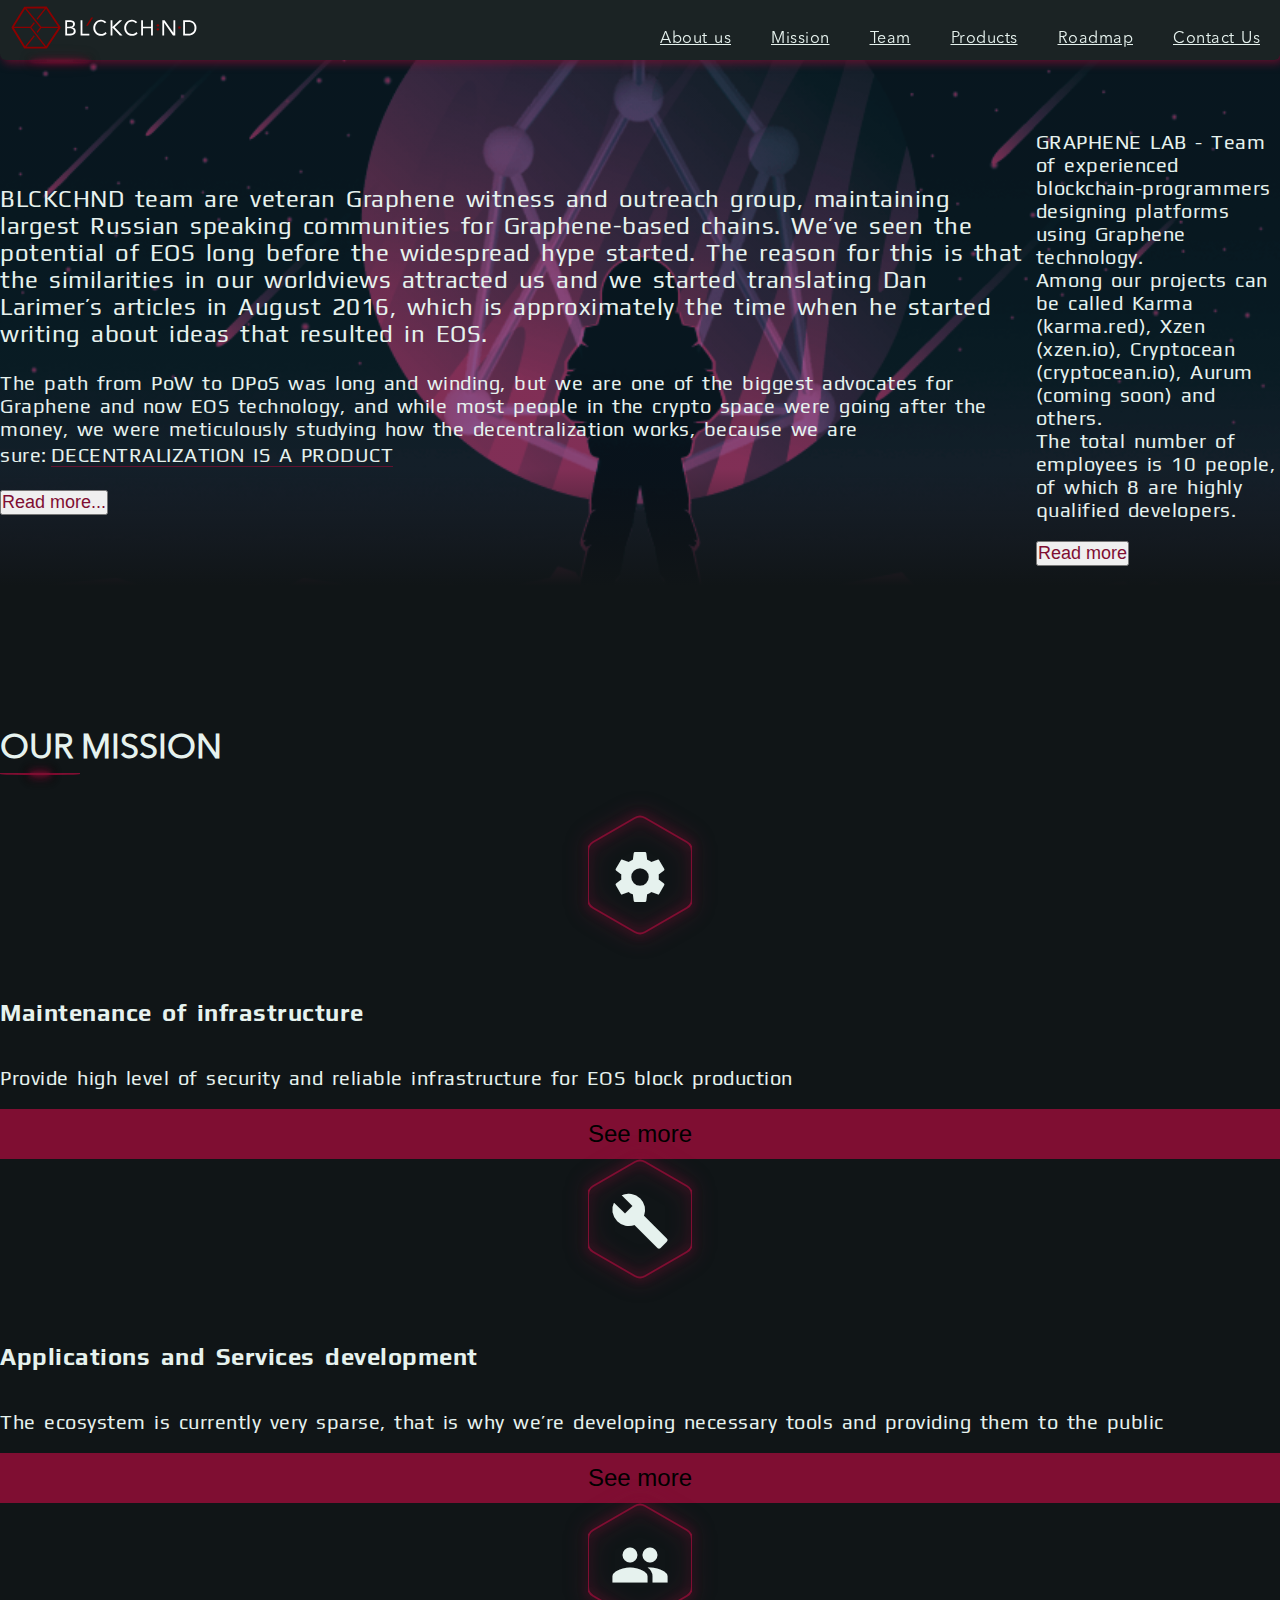
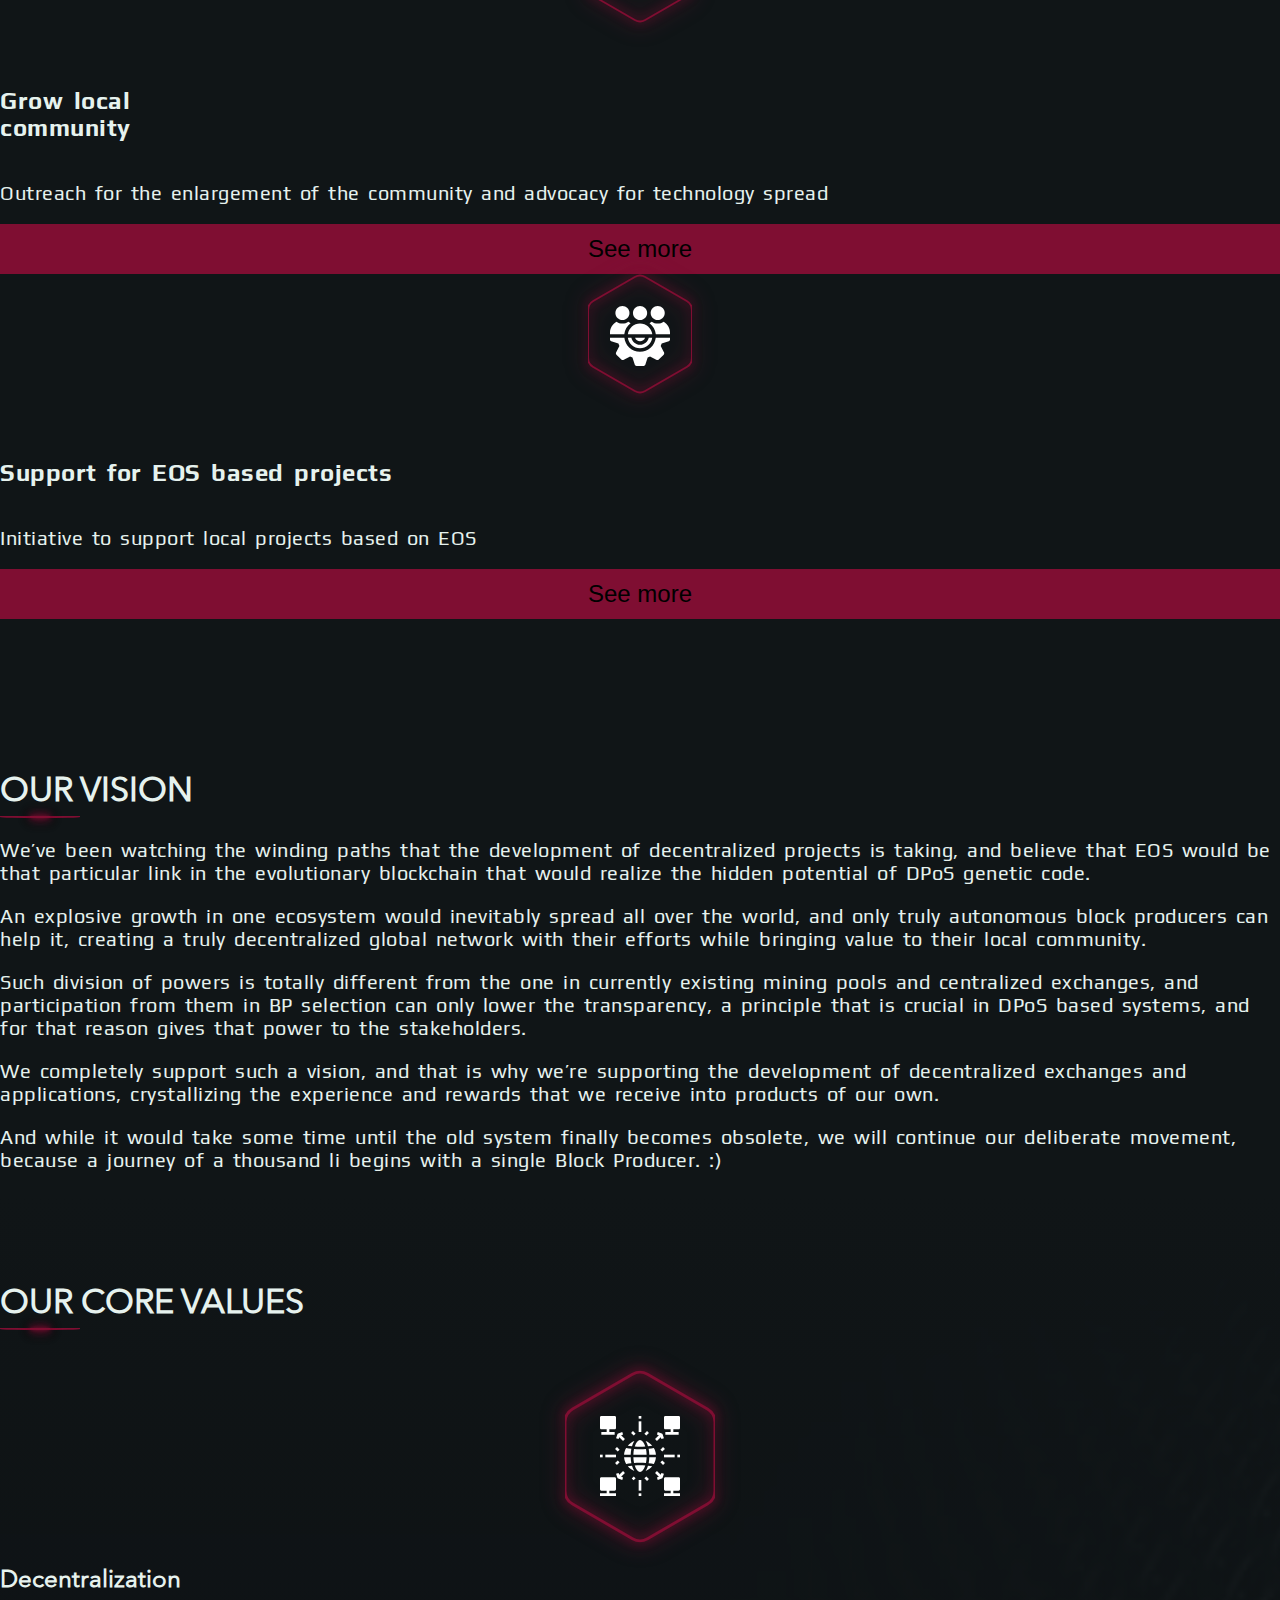
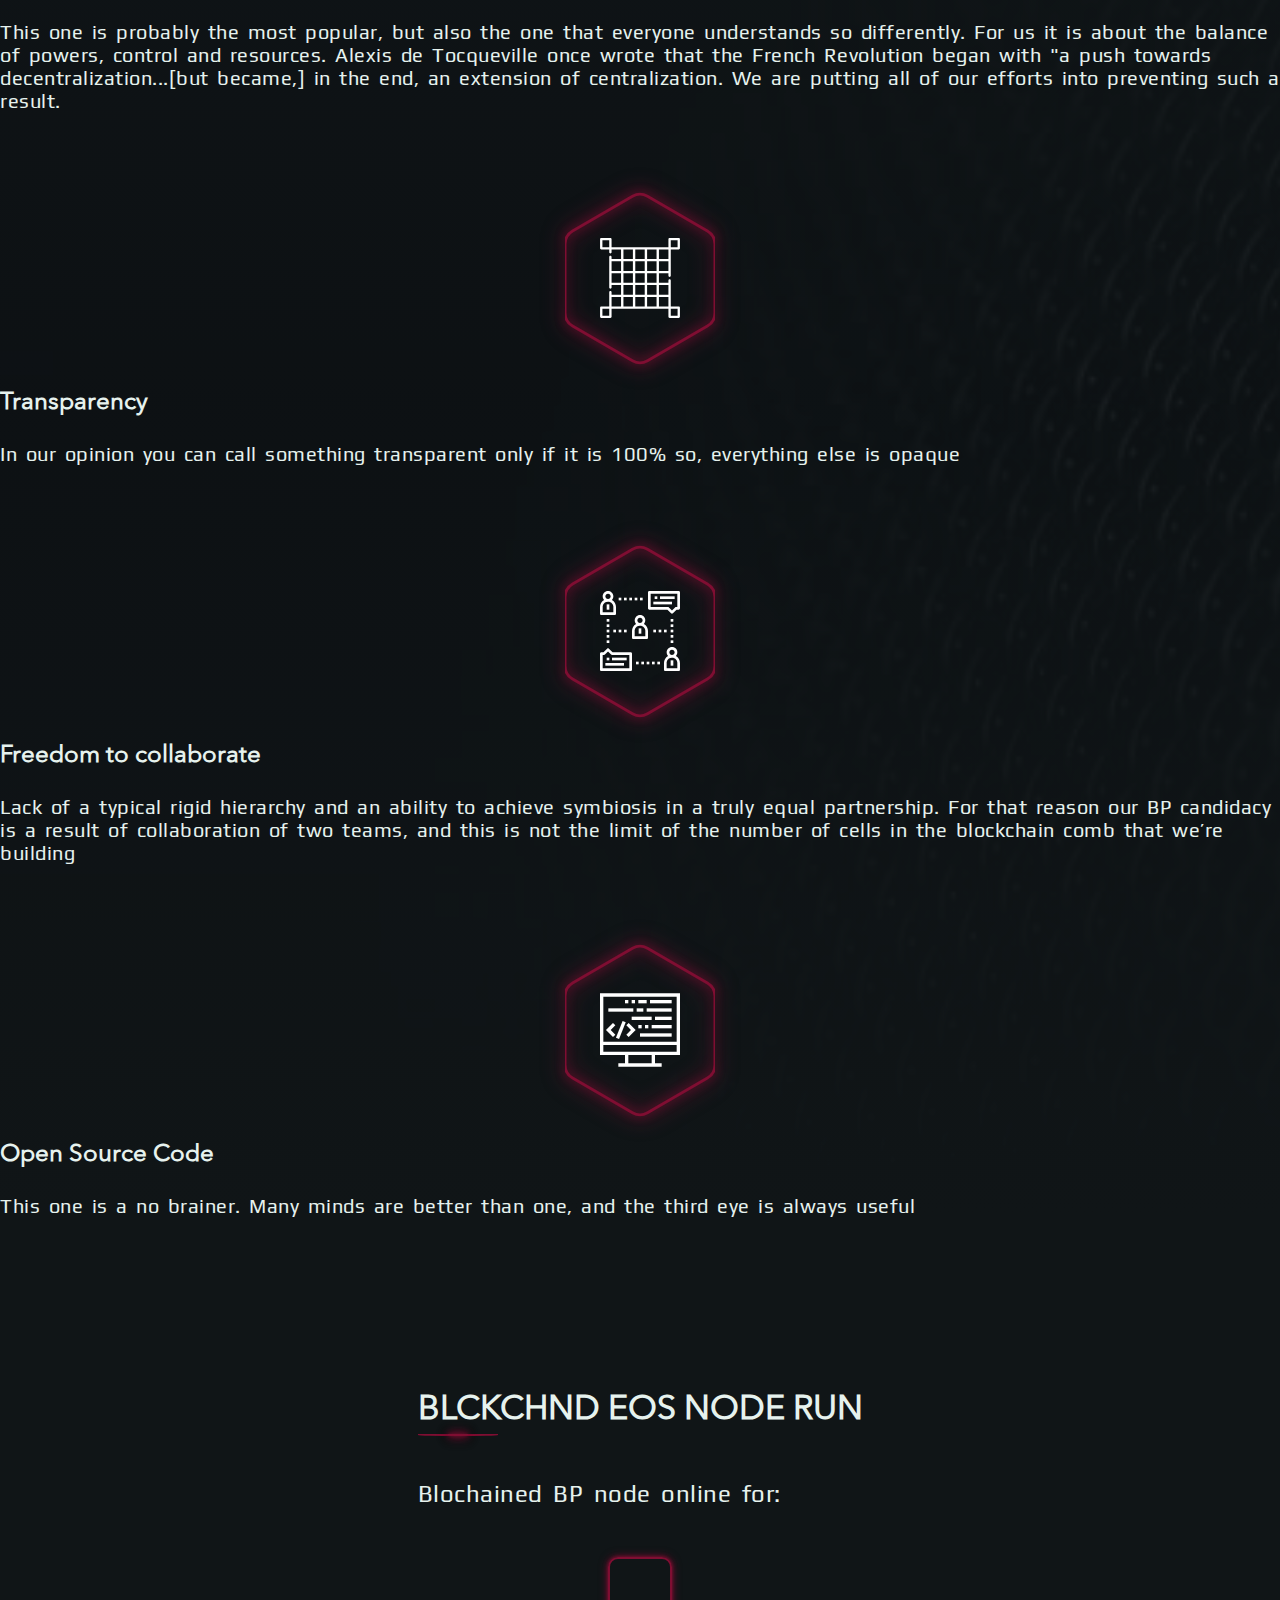
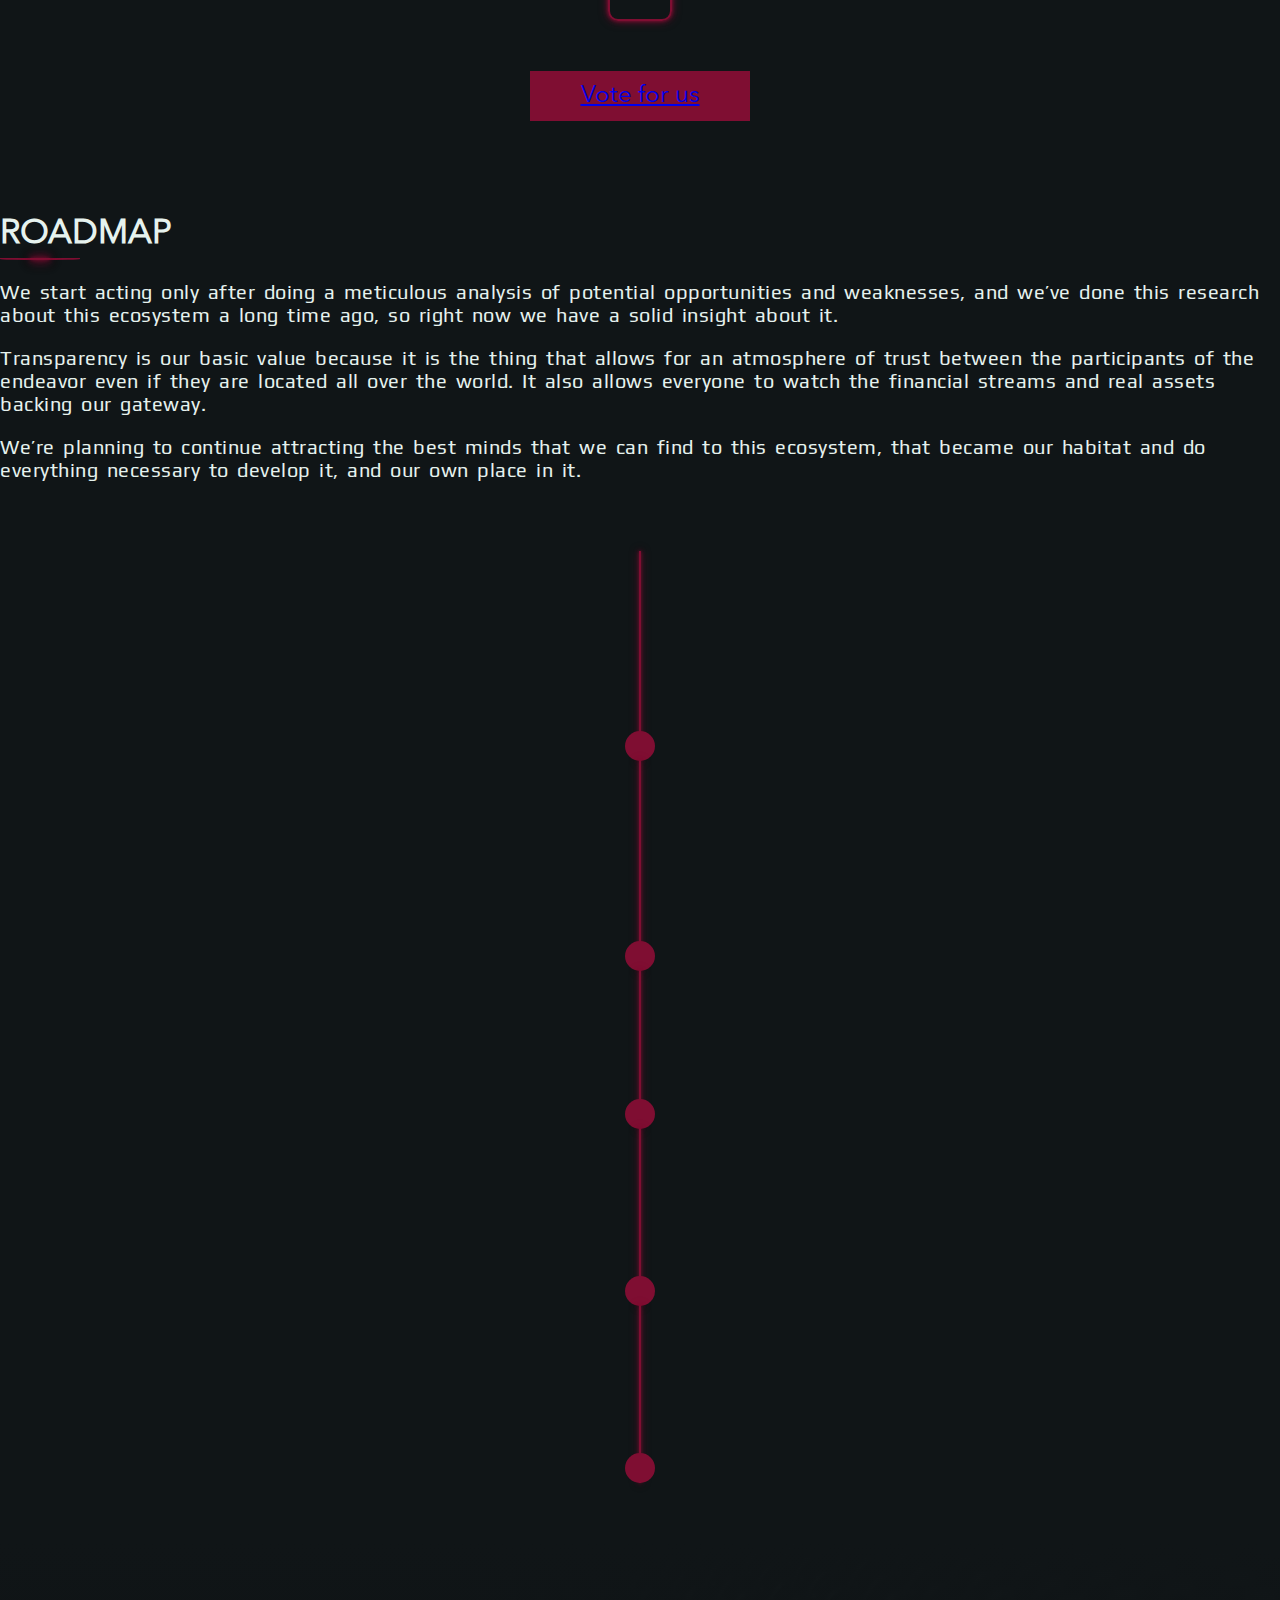
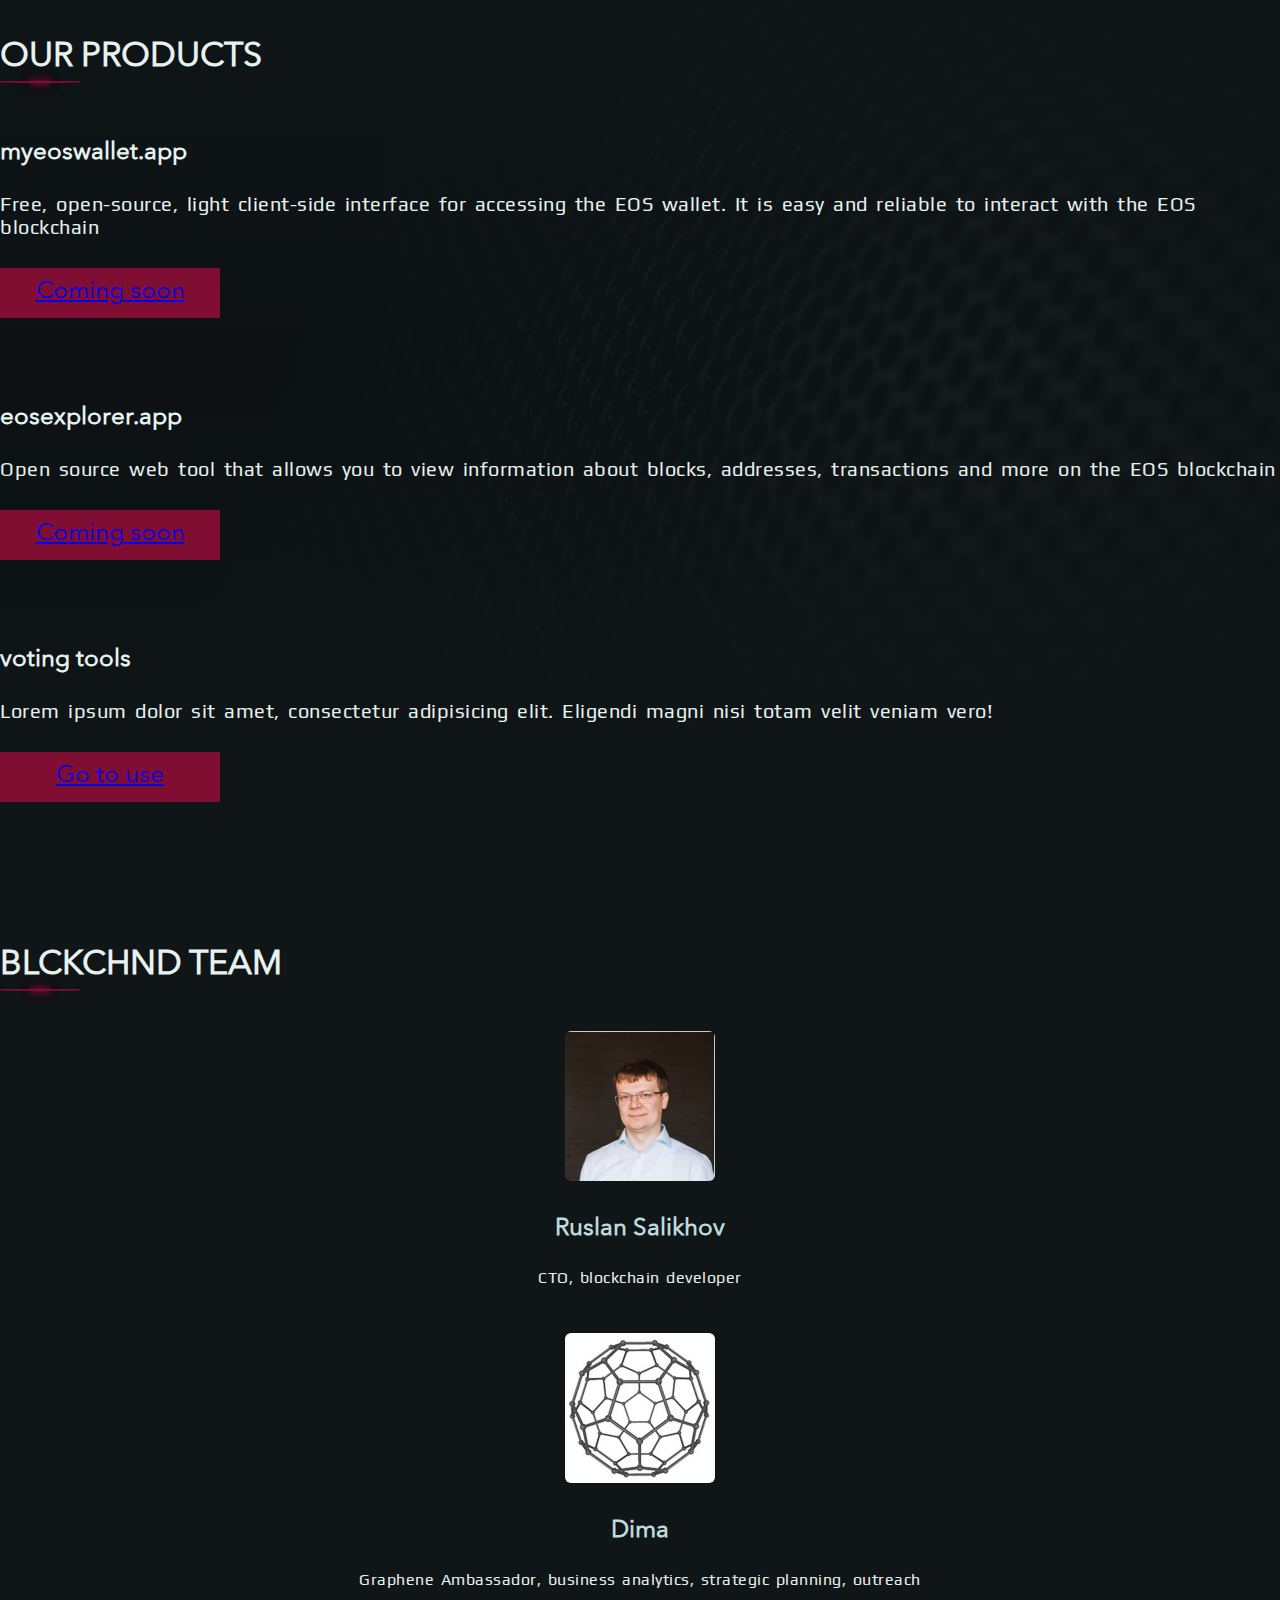
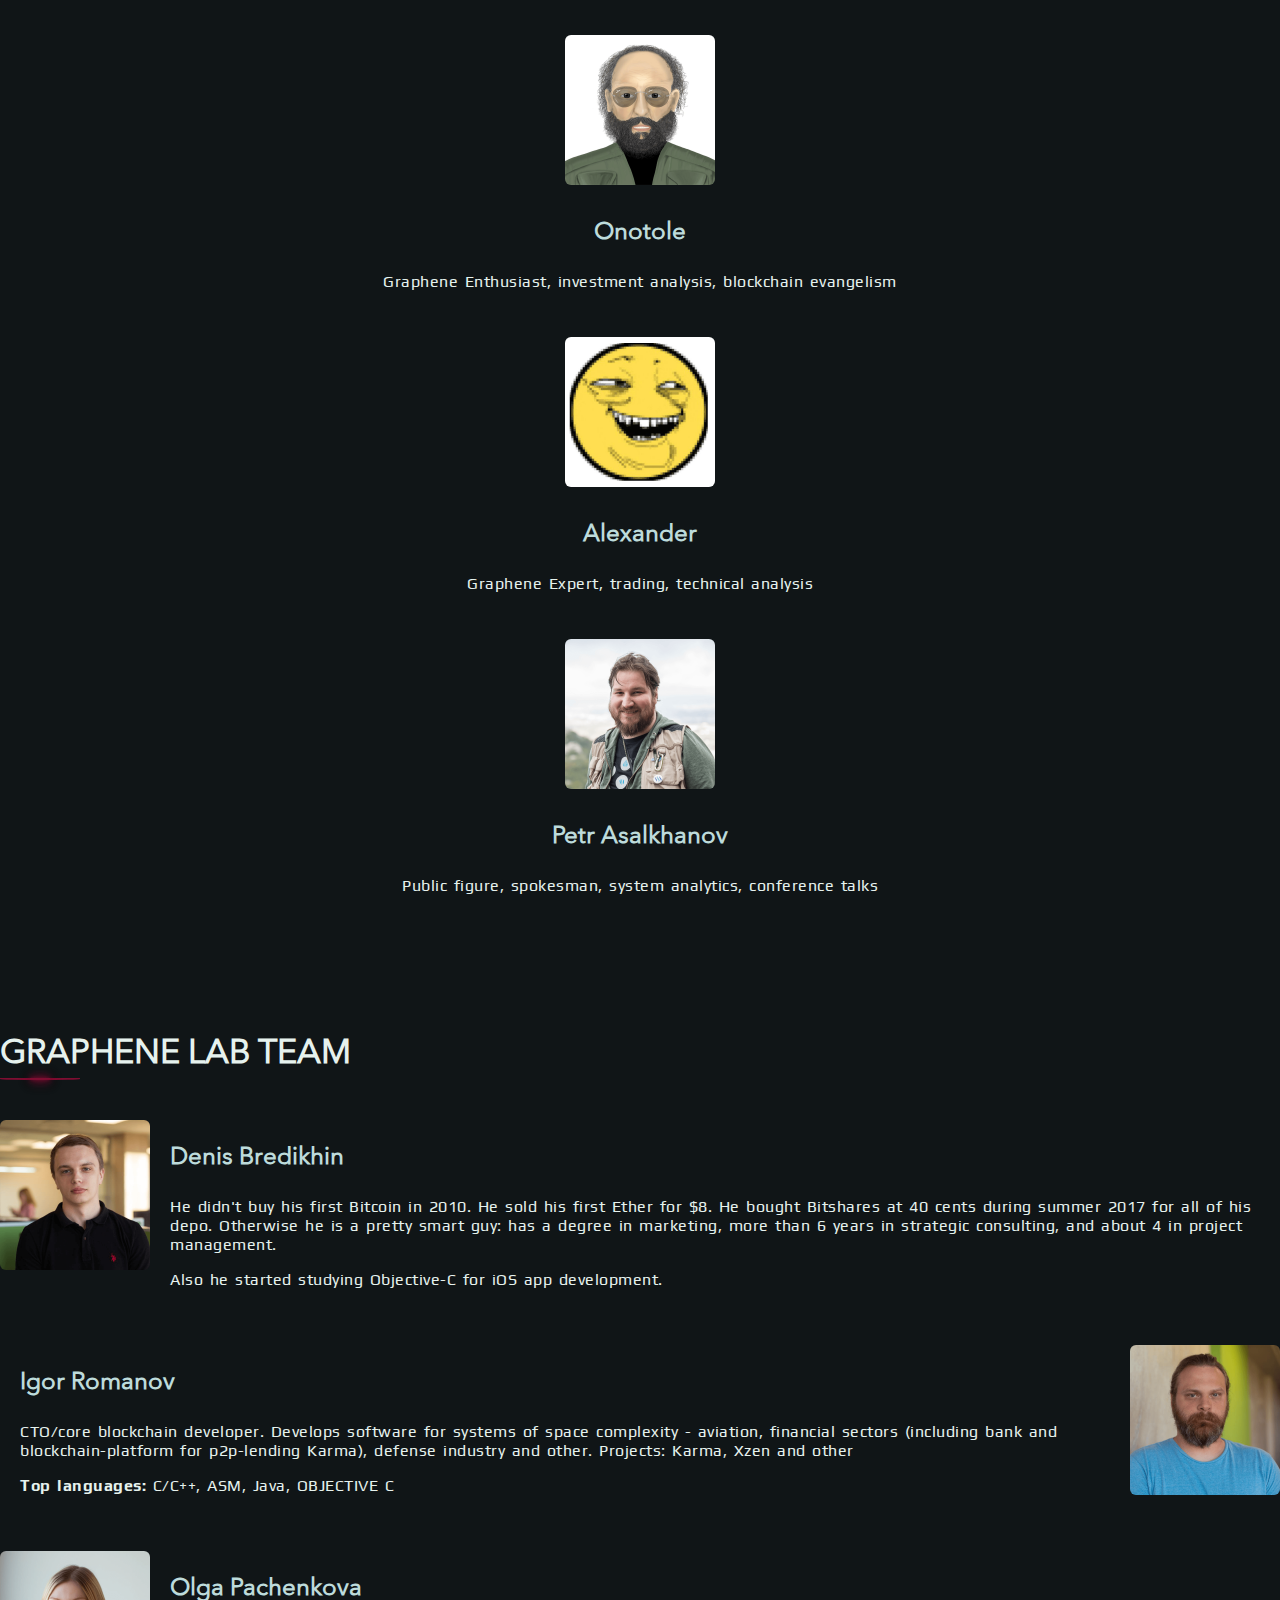
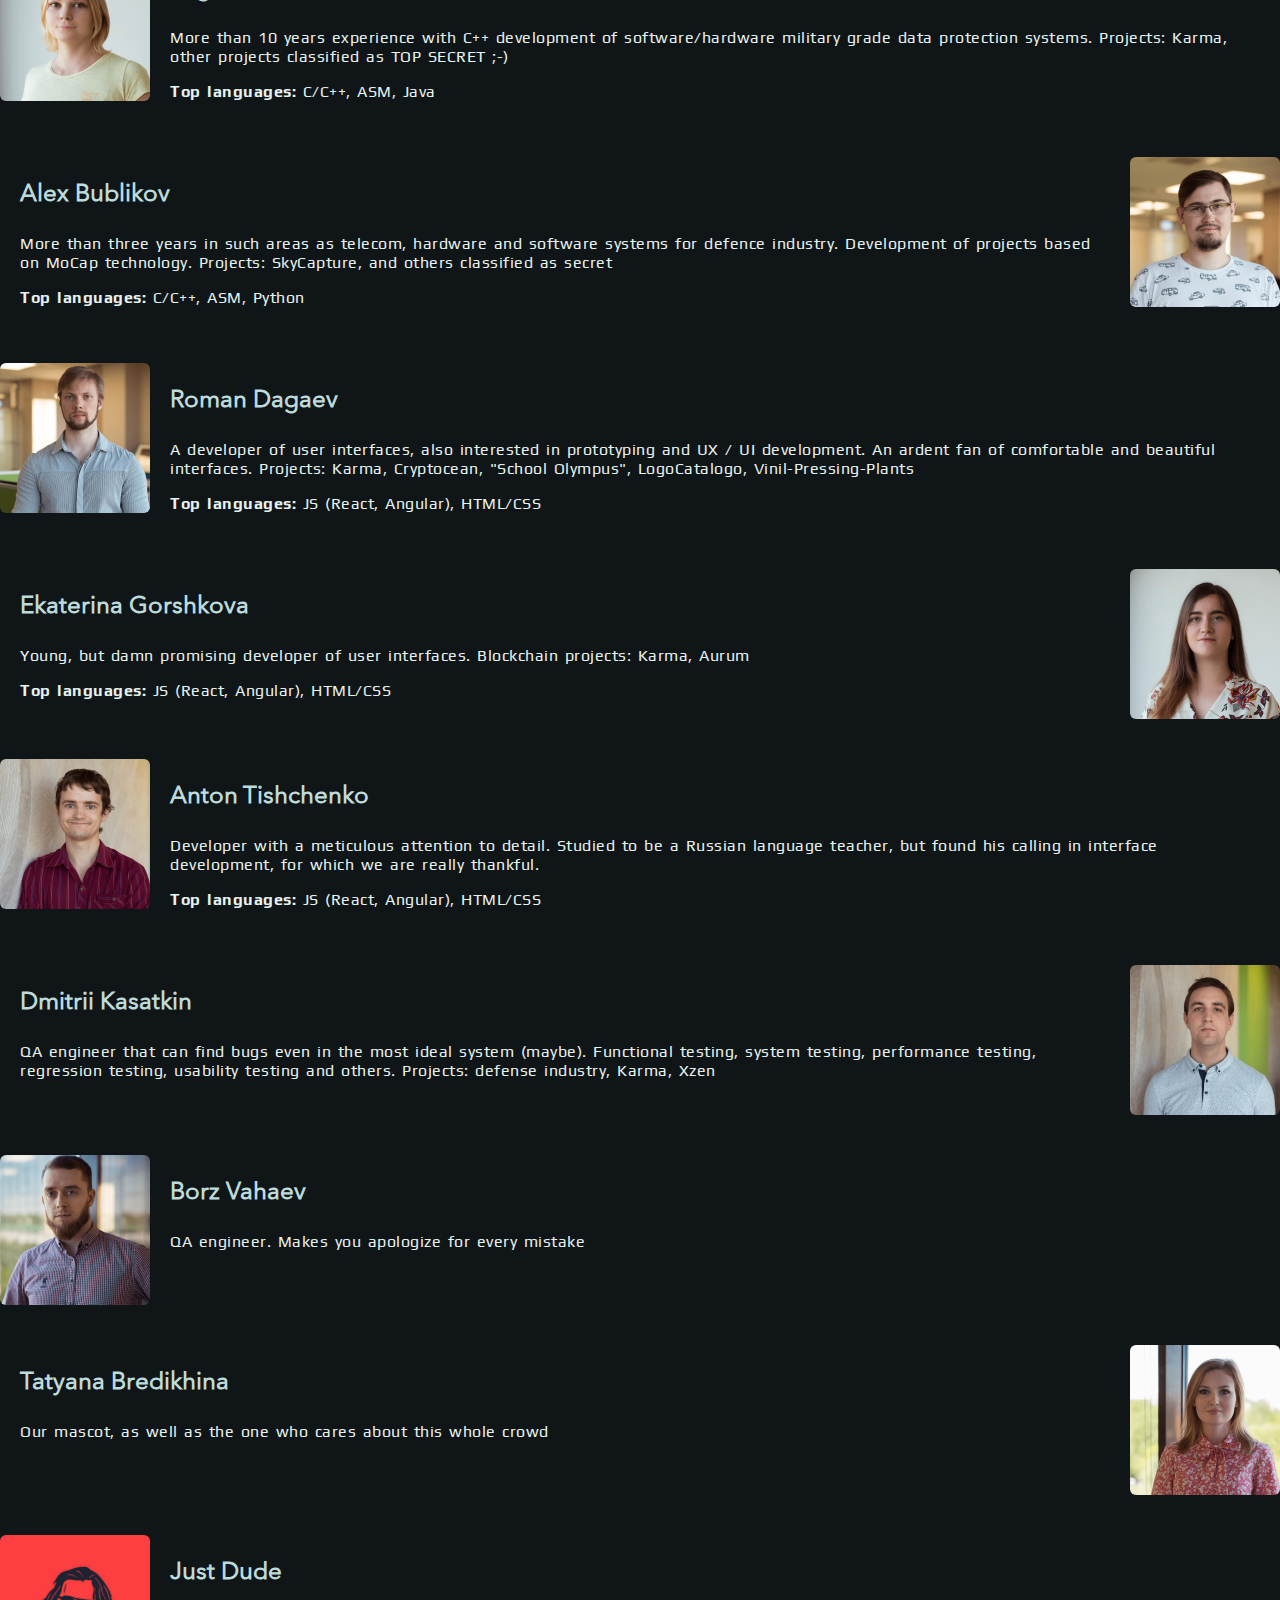
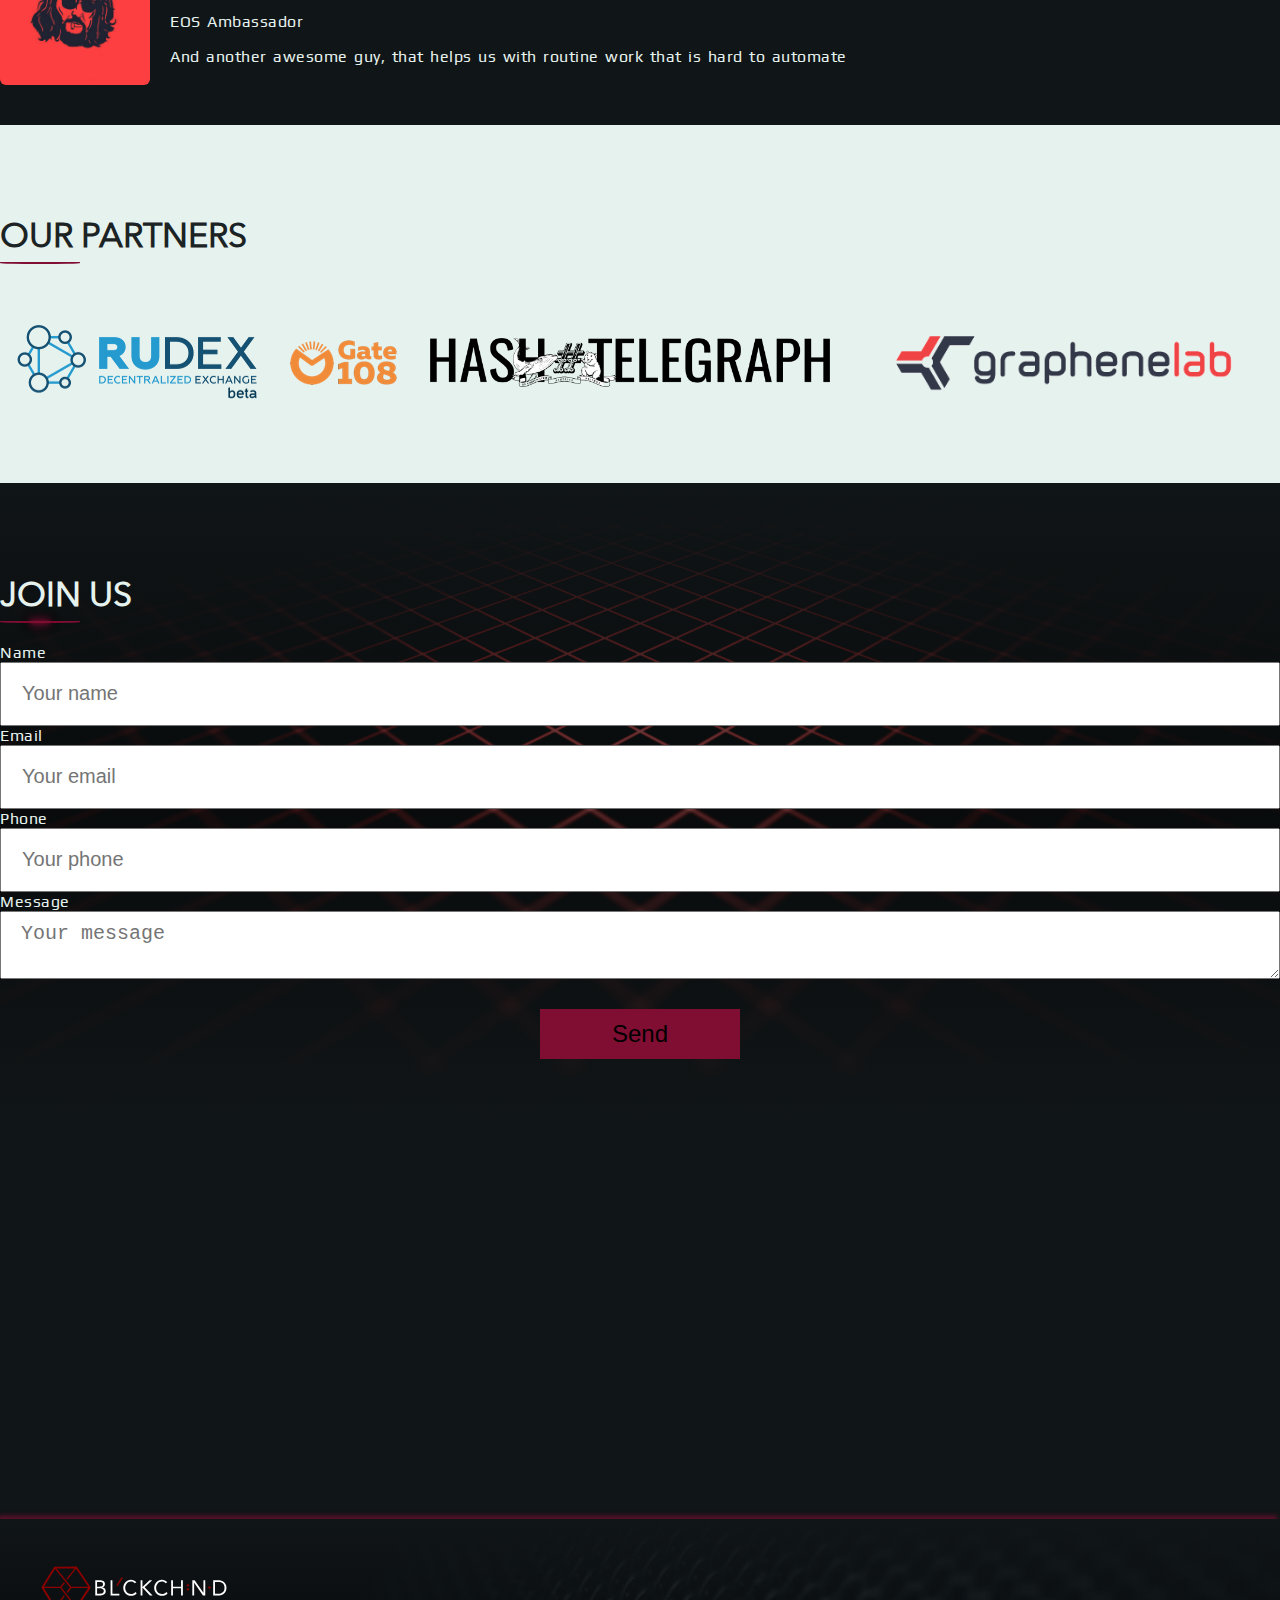
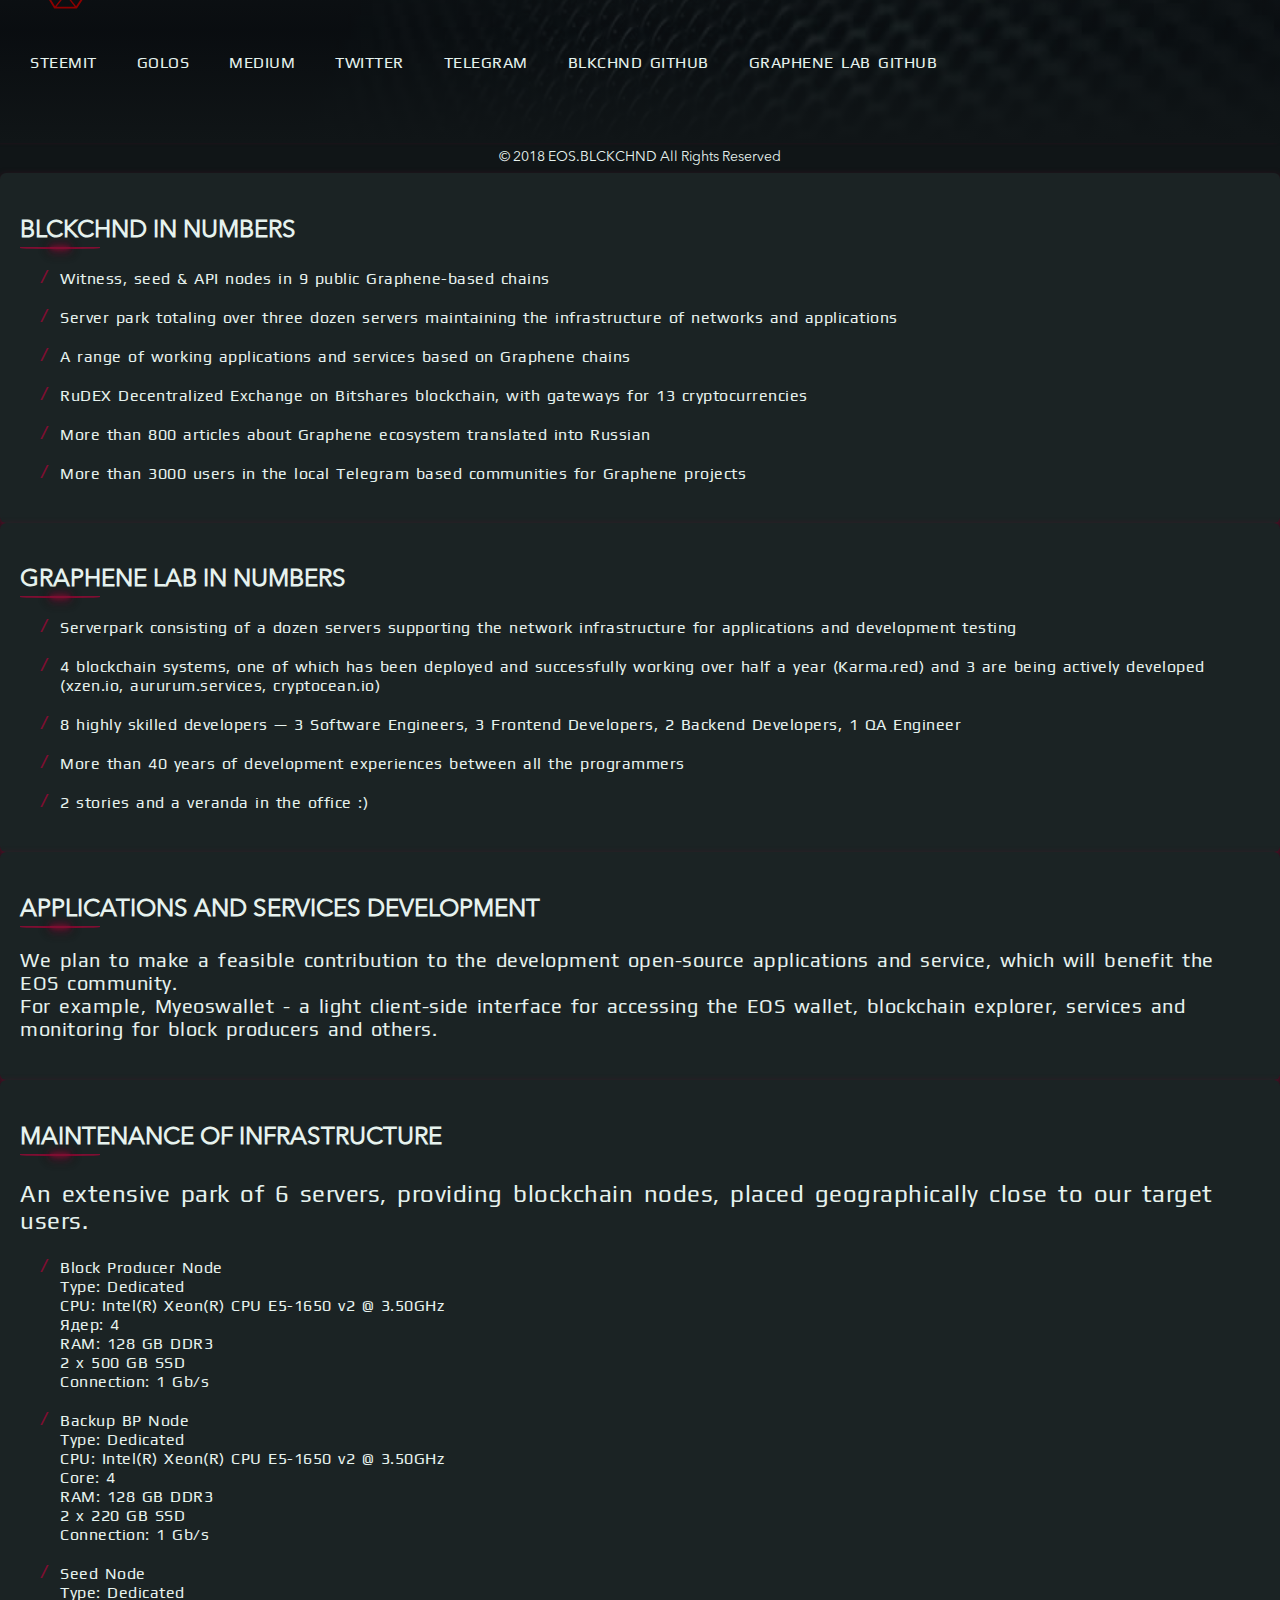
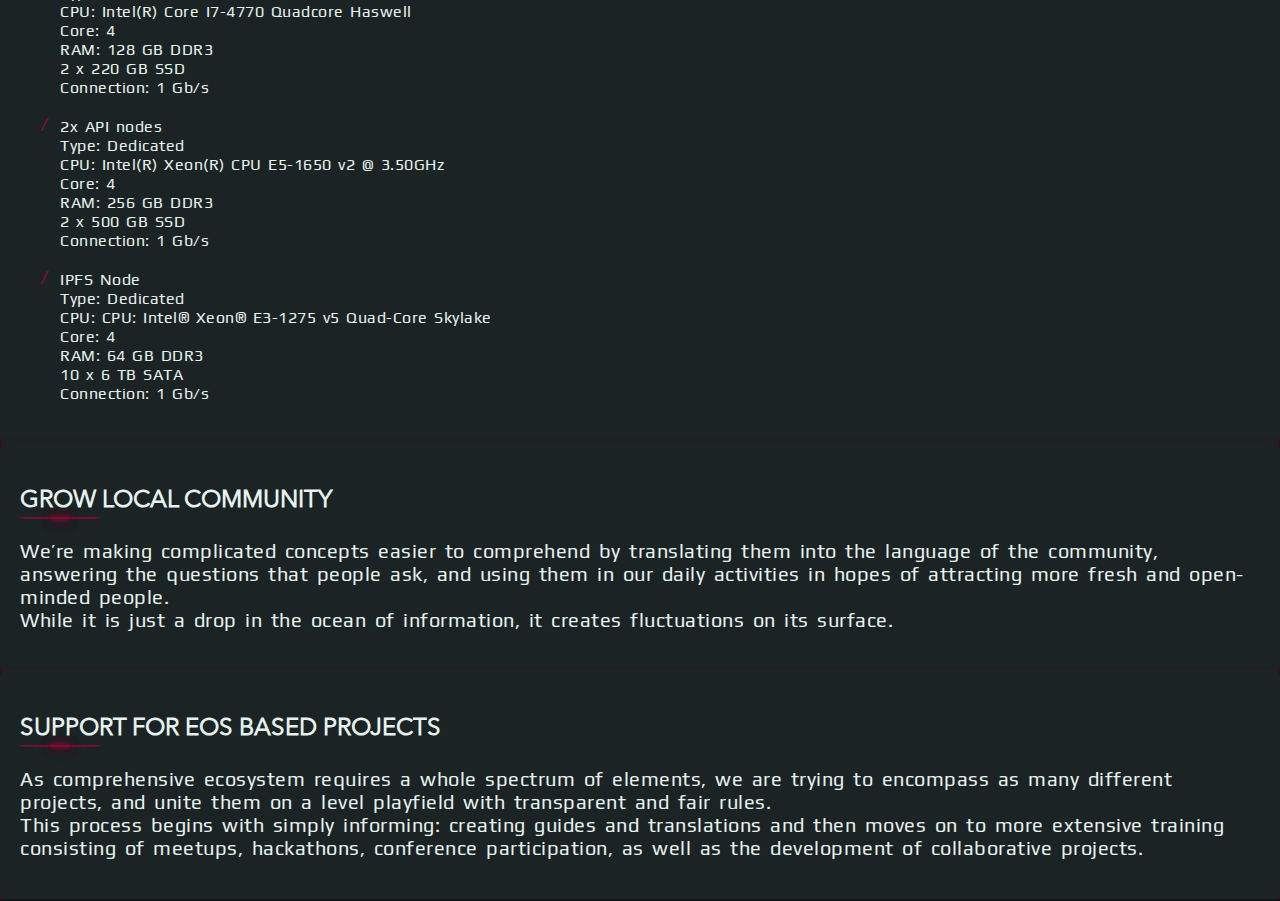
==== commit 9d004732: "add voting tools to product`s section" ====
--- a/index.html
+++ b/index.html
@@ -78,7 +78,7 @@
     <div class="container">
         <h2 class="heading ">Our mission</h2>
         <div class="row justify-content-around">
-            <div class="text-center text--md col-md-3 mission__item">
+            <div class="text-center text--md col-lg-3 col-sm-6 col-xl-12 mission__item">
                 <div class="mission__icon">
                     <svg version="1.1" xmlns="http://www.w3.org/2000/svg" width="104" height="120" class="hexagon">
                         <path class="hexagon__path"
@@ -92,7 +92,7 @@
                     See more
                 </button>
             </div>
-            <div class="text-center text--md col-md-3 mission__item">
+            <div class="text-center text--md col-lg-3 col-sm-6 col-xl-12 mission__item">
                 <div class="mission__icon">
                     <svg version="1.1" xmlns="http://www.w3.org/2000/svg" width="104" height="120"
                          viewbox="0 0 103.92304845413263 120" class="hexagon">
@@ -105,7 +105,7 @@
                     tools and providing them to the public</p>
                 <button type="button" class="btn btn-danger" data-toggle="modal" data-target="#servicesDev_modal">See more</button>
             </div>
-            <div class="text-center text--md col-md-3 mission__item">
+            <div class="text-center text--md col-lg-3 col-sm-6 col-xl-12 mission__item">
                 <div class="mission__icon">
                     <svg version="1.1" xmlns="http://www.w3.org/2000/svg" width="104" height="120"
                          viewbox="0 0 103.92304845413263 120" class="hexagon">
@@ -120,7 +120,7 @@
                     more
                 </button>
             </div>
-            <div class="text-center text--md col-md-3 mission__item">
+            <div class="text-center text--md col-lg-3 col-sm-6 col-xl-12 mission__item">
                 <div class="mission__icon">
                     <svg version="1.1" xmlns="http://www.w3.org/2000/svg" width="104" height="120"
                          viewbox="0 0 103.92304845413263 120" class="hexagon">
@@ -141,26 +141,26 @@
     <div class="container">
         <h2 class="heading">Our vision</h2>
         <div class="row justify-content-end">
-            <p class="col-md-9 text--md">We’ve been watching the winding paths that the development of decentralized
+            <p class="col-lg-9 col-md-10 col-sm-12 text--md">We’ve been watching the winding paths that the development of decentralized
                 projects is taking, and believe that EOS would be that particular link in the evolutionary blockchain
                 that would realize the hidden potential of DPoS genetic code.</p>
-            <p class="col-md-9 text--md">
+            <p class="col-lg-9 col-md-10 col-sm-12 text--md">
                 An explosive growth in one ecosystem would inevitably spread all over the world, and only truly
                 autonomous block producers can help it, creating a truly decentralized global network with their efforts
                 while bringing value to their local community.
             </p>
-            <p class="col-md-9 text--md">
+            <p class="col-lg-9 col-md-10 col-sm-12 text--md">
                 Such division of powers is totally different from the one in currently existing mining pools and
                 centralized exchanges, and participation from them in BP selection can only lower the transparency, a
                 principle that is crucial in DPoS based systems, and for that reason gives that power to the
                 stakeholders.
             </p>
-            <p class="col-md-9 text--md">
+            <p class="col-lg-9 col-md-10 col-sm-12 text--md">
                 We completely support such a vision, and that is why we’re supporting the development of decentralized
                 exchanges and applications, crystallizing the experience and rewards that we receive into products of
                 our own.
             </p>
-            <p class="col-md-9 text--md">
+            <p class="col-lg-9 col-md-10 col-sm-12 text--md">
                 And while it would take some time until the old system finally becomes obsolete, we will continue our
                 deliberate movement, because a journey of a thousand li begins with a single Block Producer. :)
             </p>
@@ -318,6 +318,13 @@
                 <p class="products__title heading--sm">eosexplorer.app</p>
                 <p class="products__info text--md">Open source web tool that allows you to view information about blocks, addresses, transactions and more on the EOS blockchain</p>
                 <a href="eosexplorer.app" class="btn btn-danger disabled">Coming soon</a></div>
+        </div>
+        <div class="row products__item">
+            <div class="col-md-4 products__image"><img src="" alt=""></div>
+            <div class="col-md-8 products__desc">
+                <p class="products__title heading--sm">voting tools</p>
+                <p class="products__info text--md">Lorem ipsum dolor sit amet, consectetur adipisicing elit. Eligendi magni nisi totam velit veniam vero!</p>
+                <a href="vote/index.html" class="btn btn-danger">Go to use</a></div>
         </div>
         <!--
         <div class="row products__item">
--- a/styles/styles.css
+++ b/styles/styles.css
@@ -439,9 +439,6 @@
   display: flex;
   flex-direction: column;
   align-items: center; }
-  @media screen and (max-width: 900px) {
-    .timer {
-      display: none; } }
   .timer .container {
     display: flex;
     flex-direction: column; }
@@ -449,6 +446,33 @@
     margin-bottom: 5rem; }
   .timer .btn {
     margin-top: 5rem; }
+
+#digital_watch {
+  display: inline-flex;
+  align-items: flex-start;
+  justify-content: center;
+  font-size: 9rem;
+  padding: 3rem;
+  margin: auto;
+  border-radius: 1rem;
+  border: 2px solid #7f0e32;
+  box-shadow: 0 0 3px rgba(127, 14, 50, 0.74), 0 0 5px rgba(127, 14, 50, 0.74), 0 0 10px rgba(127, 14, 50, 0.74); }
+  @media screen and (max-width: 900px) {
+    #digital_watch {
+      font-size: 4rem; } }
+  @media screen and (max-width: 600px) {
+    #digital_watch {
+      padding: 1.5rem; } }
+  #digital_watch span {
+    display: flex;
+    align-items: center;
+    flex-direction: column;
+    padding: 0 3rem; }
+    @media screen and (max-width: 600px) {
+      #digital_watch span {
+        padding: 0 1.5rem; } }
+    #digital_watch span small {
+      font-size: 1.8rem; }
 
 .products {
   background-image: linear-gradient(#101517, rgba(16, 21, 23, 0.8), #101517), url("../img/ground.jpg");
@@ -632,24 +656,6 @@
     .social__link:hover:before {
       max-width: 300px; }
 
-#digital_watch {
-  display: inline-flex;
-  align-items: flex-start;
-  justify-content: center;
-  font-size: 9rem;
-  padding: 3rem;
-  margin: auto;
-  border-radius: 1rem;
-  border: 2px solid #7f0e32;
-  box-shadow: 0 0 3px rgba(127, 14, 50, 0.74), 0 0 5px rgba(127, 14, 50, 0.74), 0 0 10px rgba(127, 14, 50, 0.74); }
-  #digital_watch span {
-    display: flex;
-    align-items: center;
-    flex-direction: column;
-    padding: 0 3rem; }
-    #digital_watch span small {
-      font-size: 1.8rem; }
-
 .hexagon {
   filter: drop-shadow(#7f0e32 0 0 5px) drop-shadow(#7f0e32 0 0 10px);
   margin: 0 auto; }
@@ -745,7 +751,11 @@
   position: relative;
   min-height: 100vh;
   display: flex;
-  align-items: center; }
+  align-items: center;
+  margin: auto;
+  padding-bottom: 5rem; }
+  .vote .row {
+    align-items: stretch; }
   .vote .logo {
     position: absolute;
     top: 1rem;
@@ -753,12 +763,15 @@
   .vote .heading {
     margin-top: -10rem;
     margin-bottom: 5rem; }
+    @media screen and (max-width: 1000px) {
+      .vote .heading {
+        margin-top: 2rem; } }
   .vote__item {
     position: relative;
     display: flex;
     flex-direction: column;
     align-items: center;
-    height: 100%;
+    flex: 1;
     margin: 0 2rem;
     padding: 3rem;
     background-color: #1b2324;
@@ -773,5 +786,29 @@
       box-shadow: 0 15px 15px rgba(127, 14, 50, 0.74); }
     .vote__item .mission__icon .material-icons {
       height: auto; }
+    @media screen and (max-width: 1000px) {
+      .vote__item {
+        width: 100%;
+        flex: auto;
+        margin-bottom: 3rem;
+        flex-direction: row; }
+        .vote__item .vote__desc {
+          flex: 1;
+          text-align: left;
+          margin-left: 3rem; }
+        .vote__item .mission__icon, .vote__item .mission__text {
+          margin-bottom: 0; } }
+    @media screen and (max-width: 600px) {
+      .vote__item {
+        width: 100%;
+        flex: auto;
+        margin-bottom: 3rem;
+        flex-direction: column; }
+        .vote__item .vote__desc {
+          flex: auto;
+          text-align: center;
+          margin-left: 0; }
+        .vote__item .mission__icon {
+          margin-bottom: 3rem; } }
 
 /*# sourceMappingURL=styles.css.map */
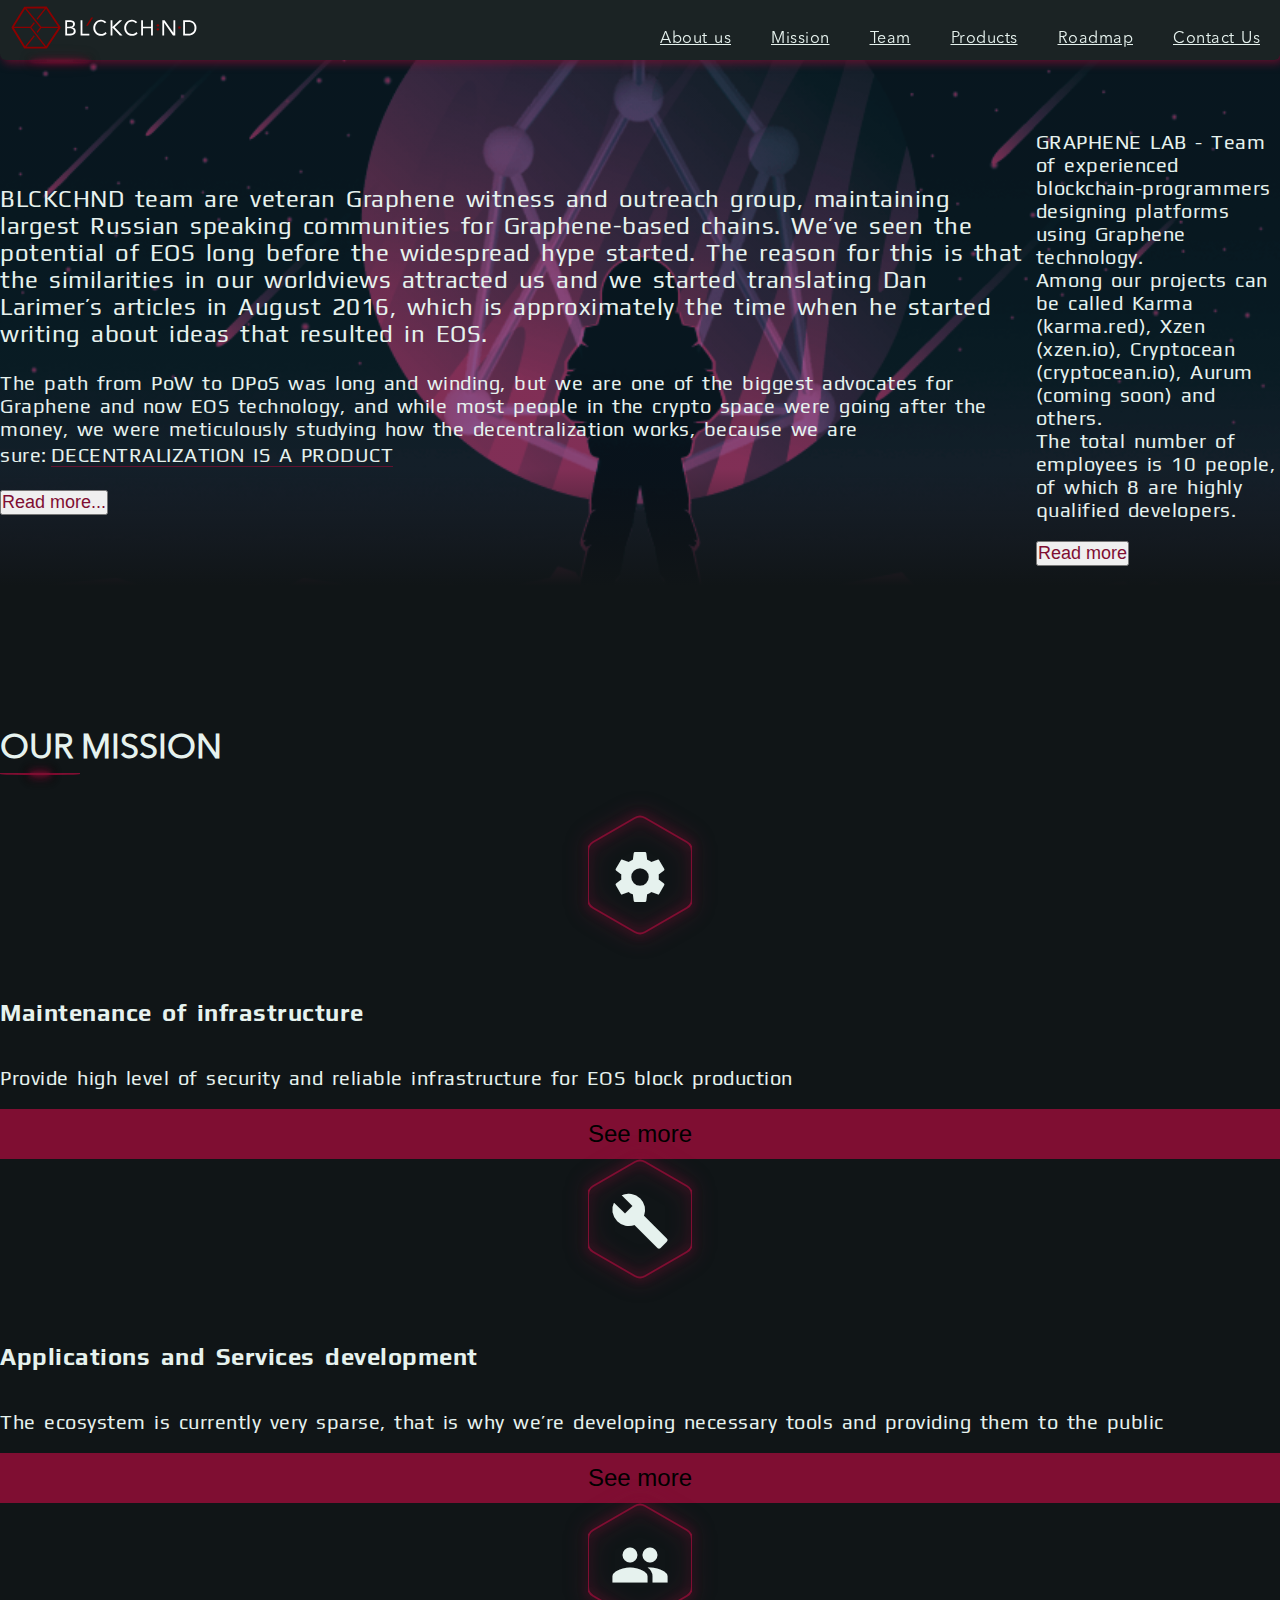
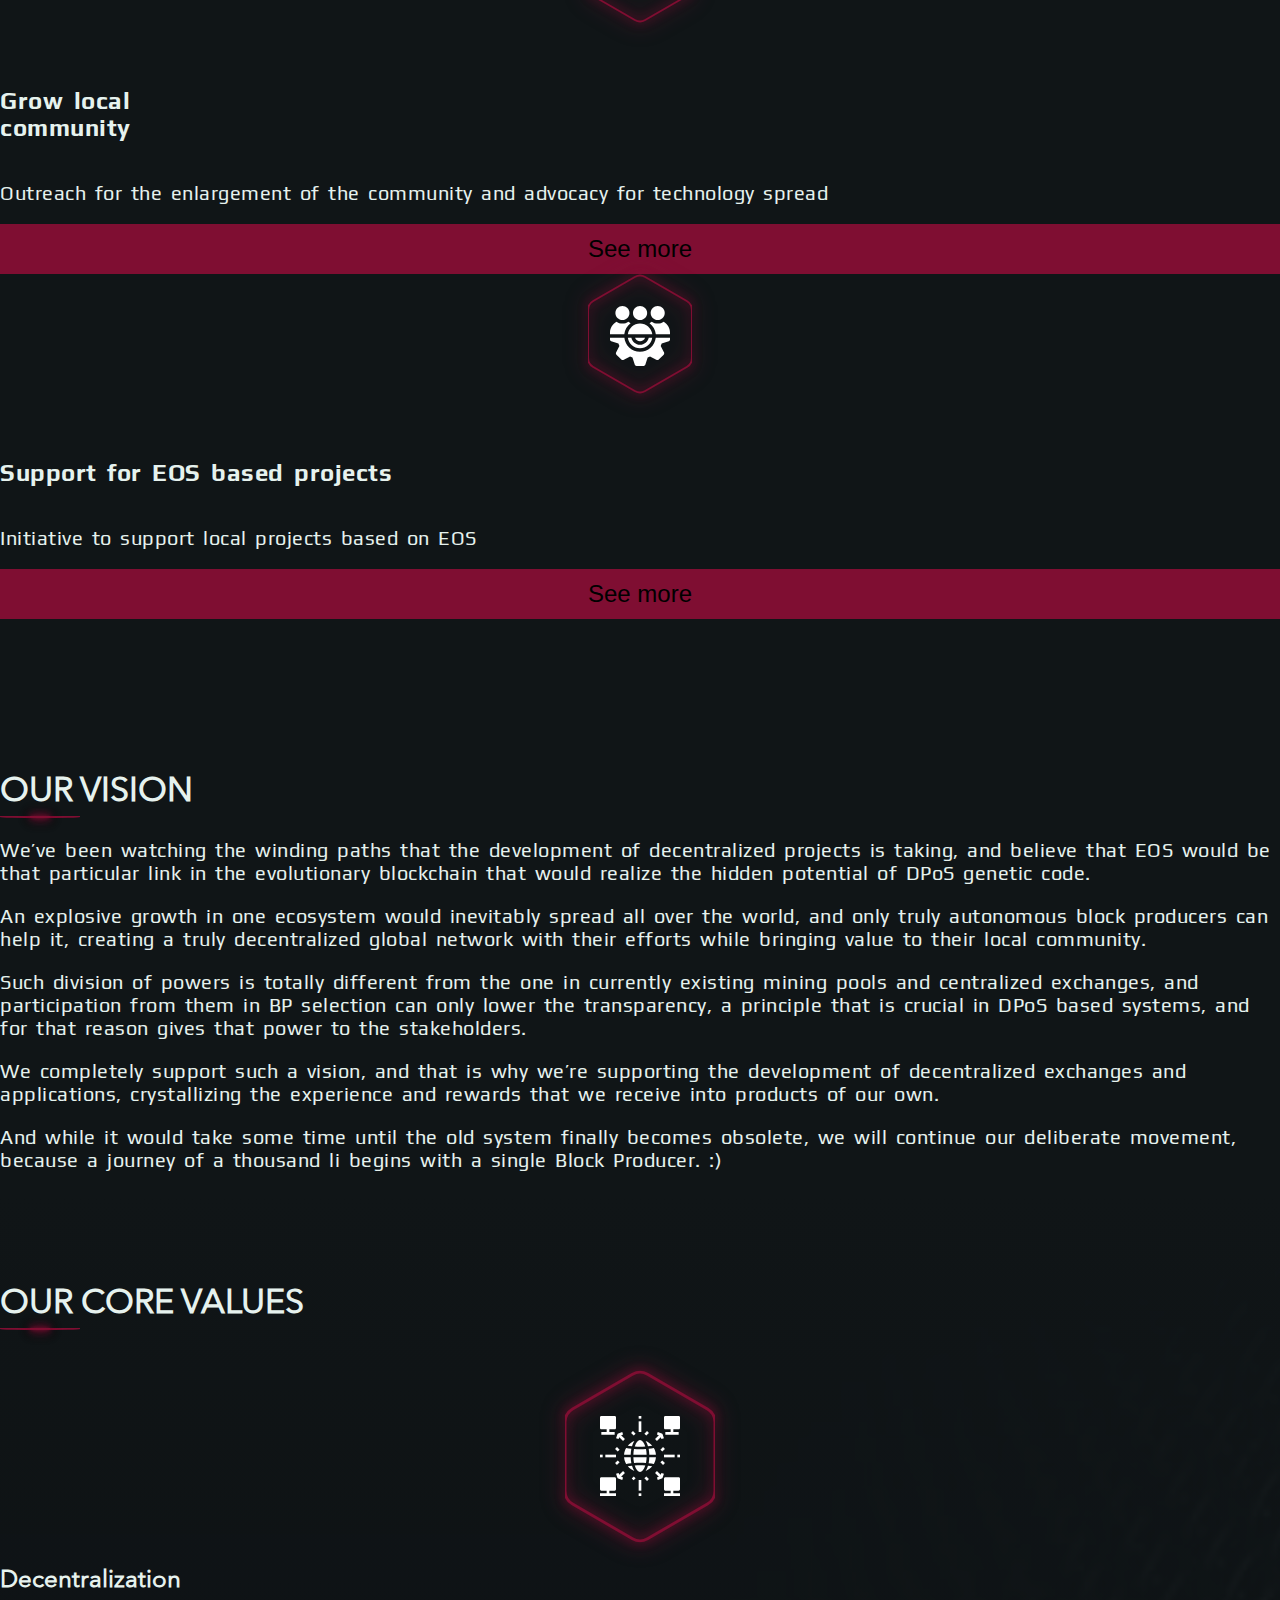
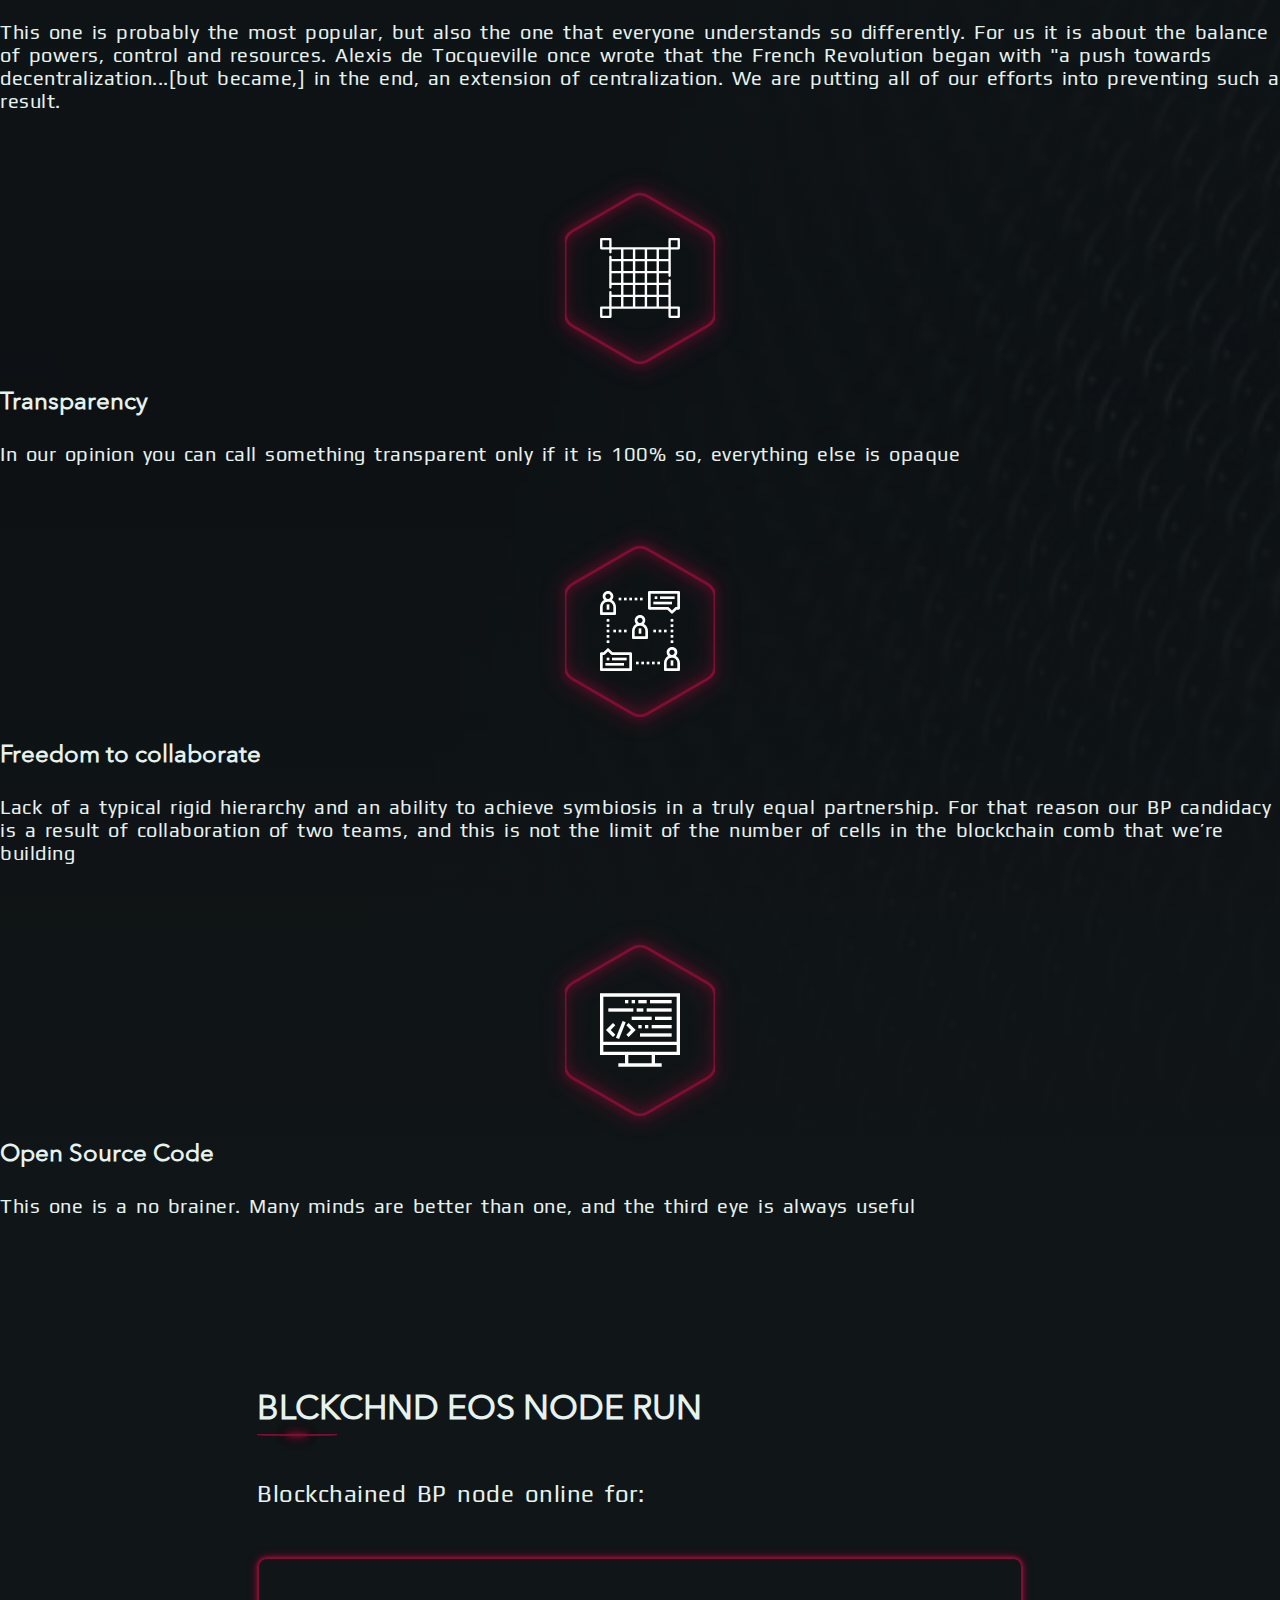
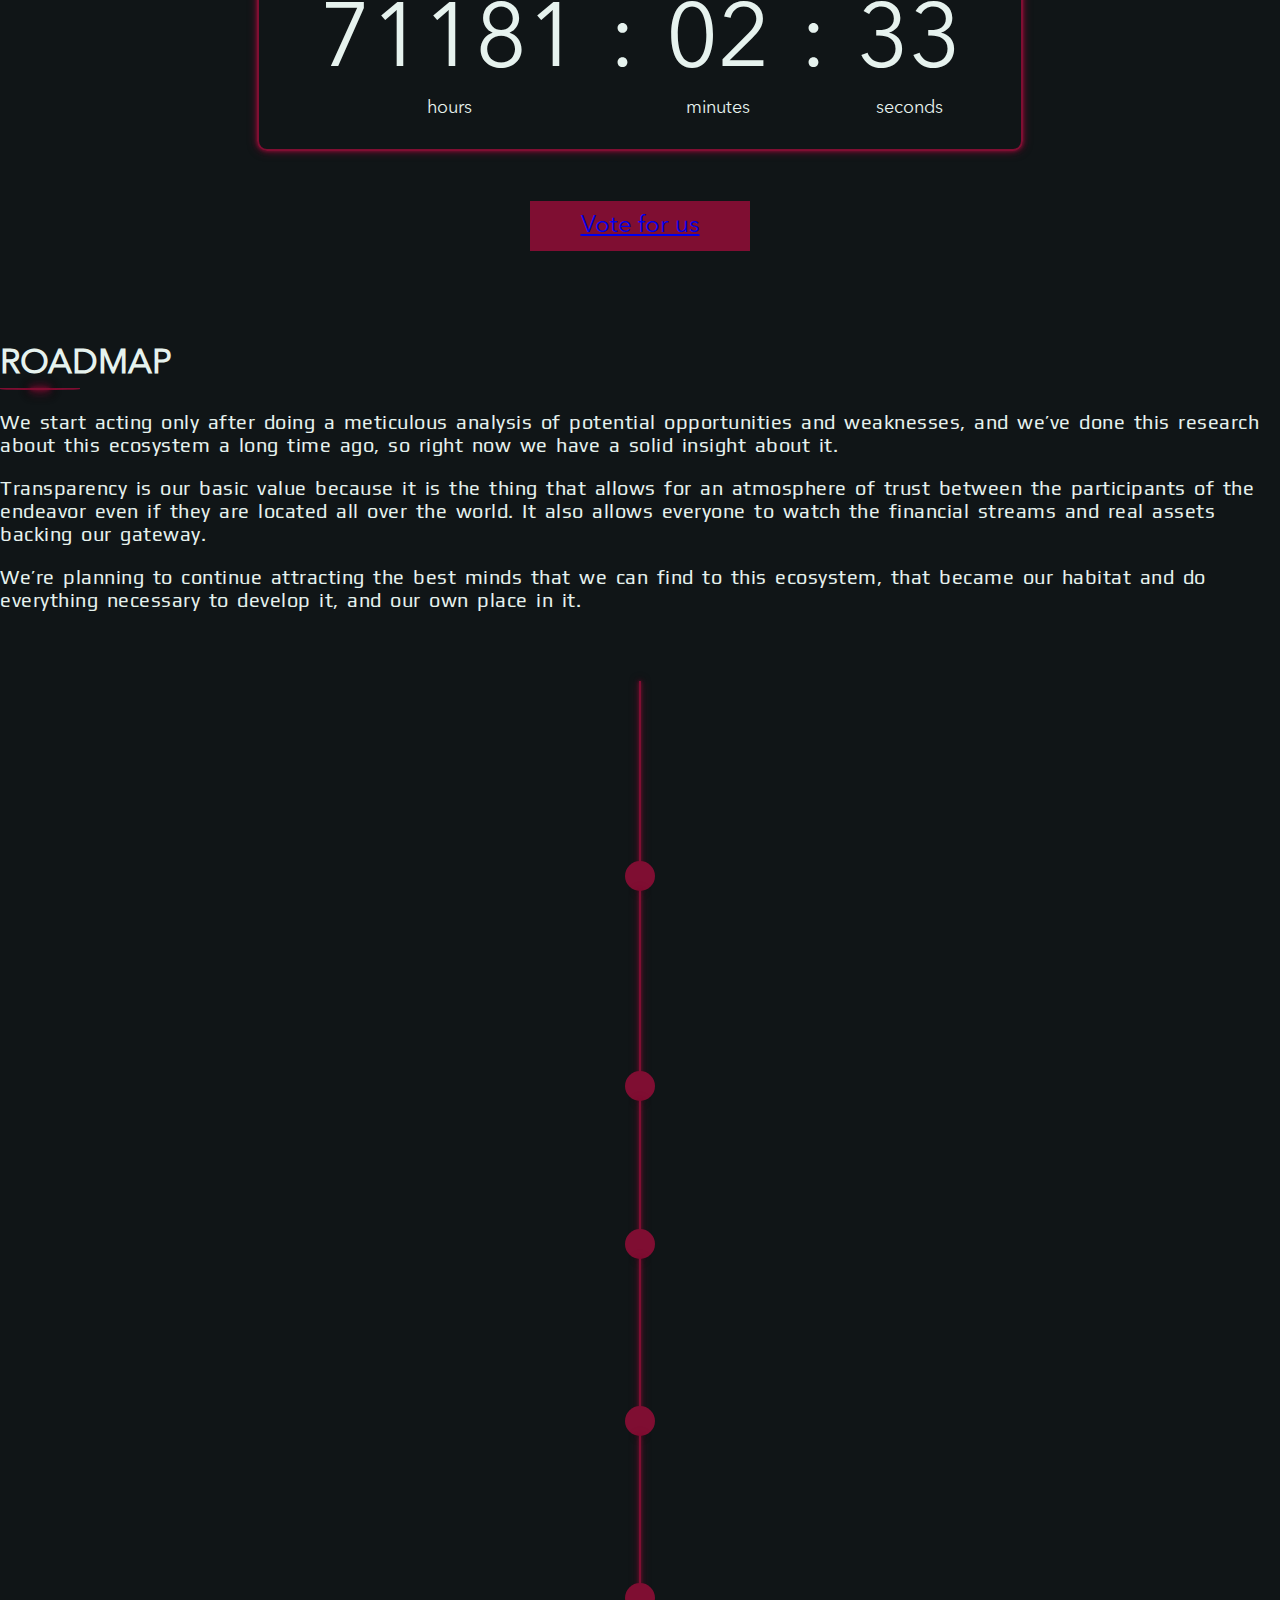
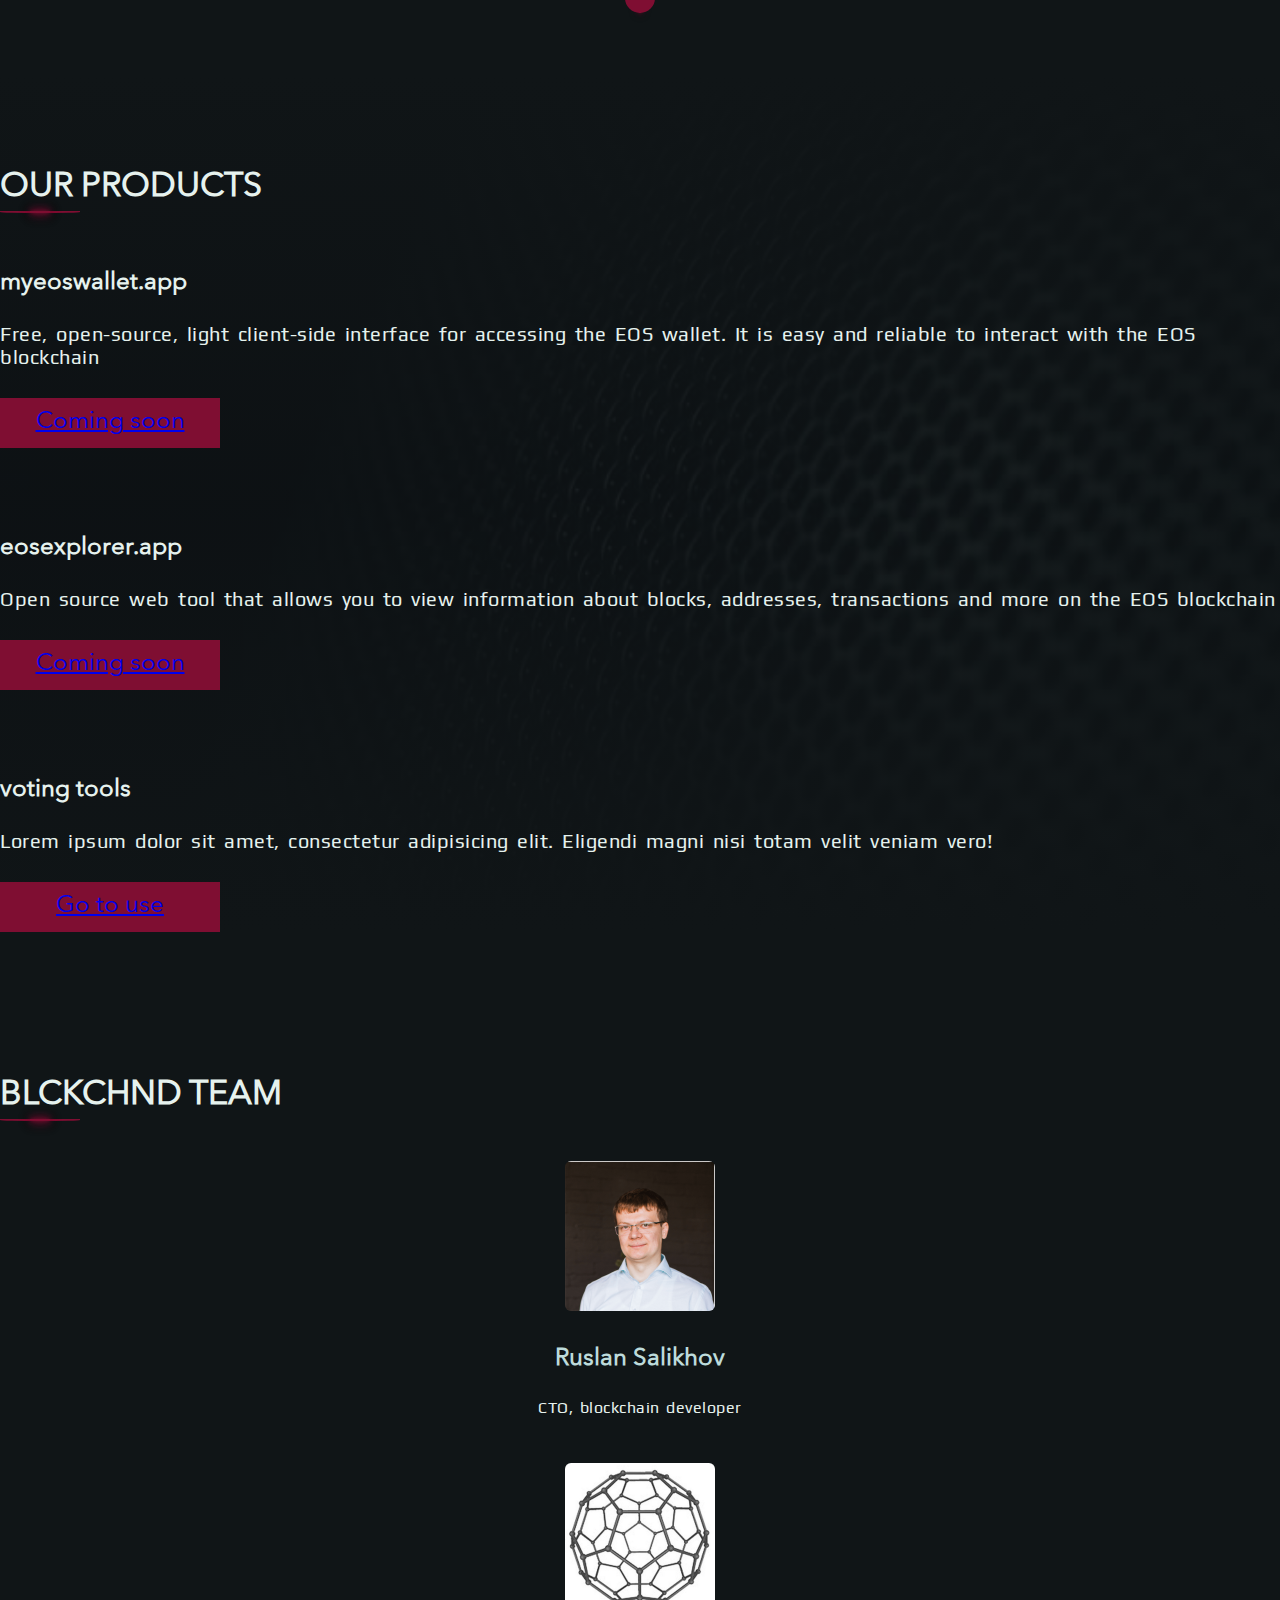
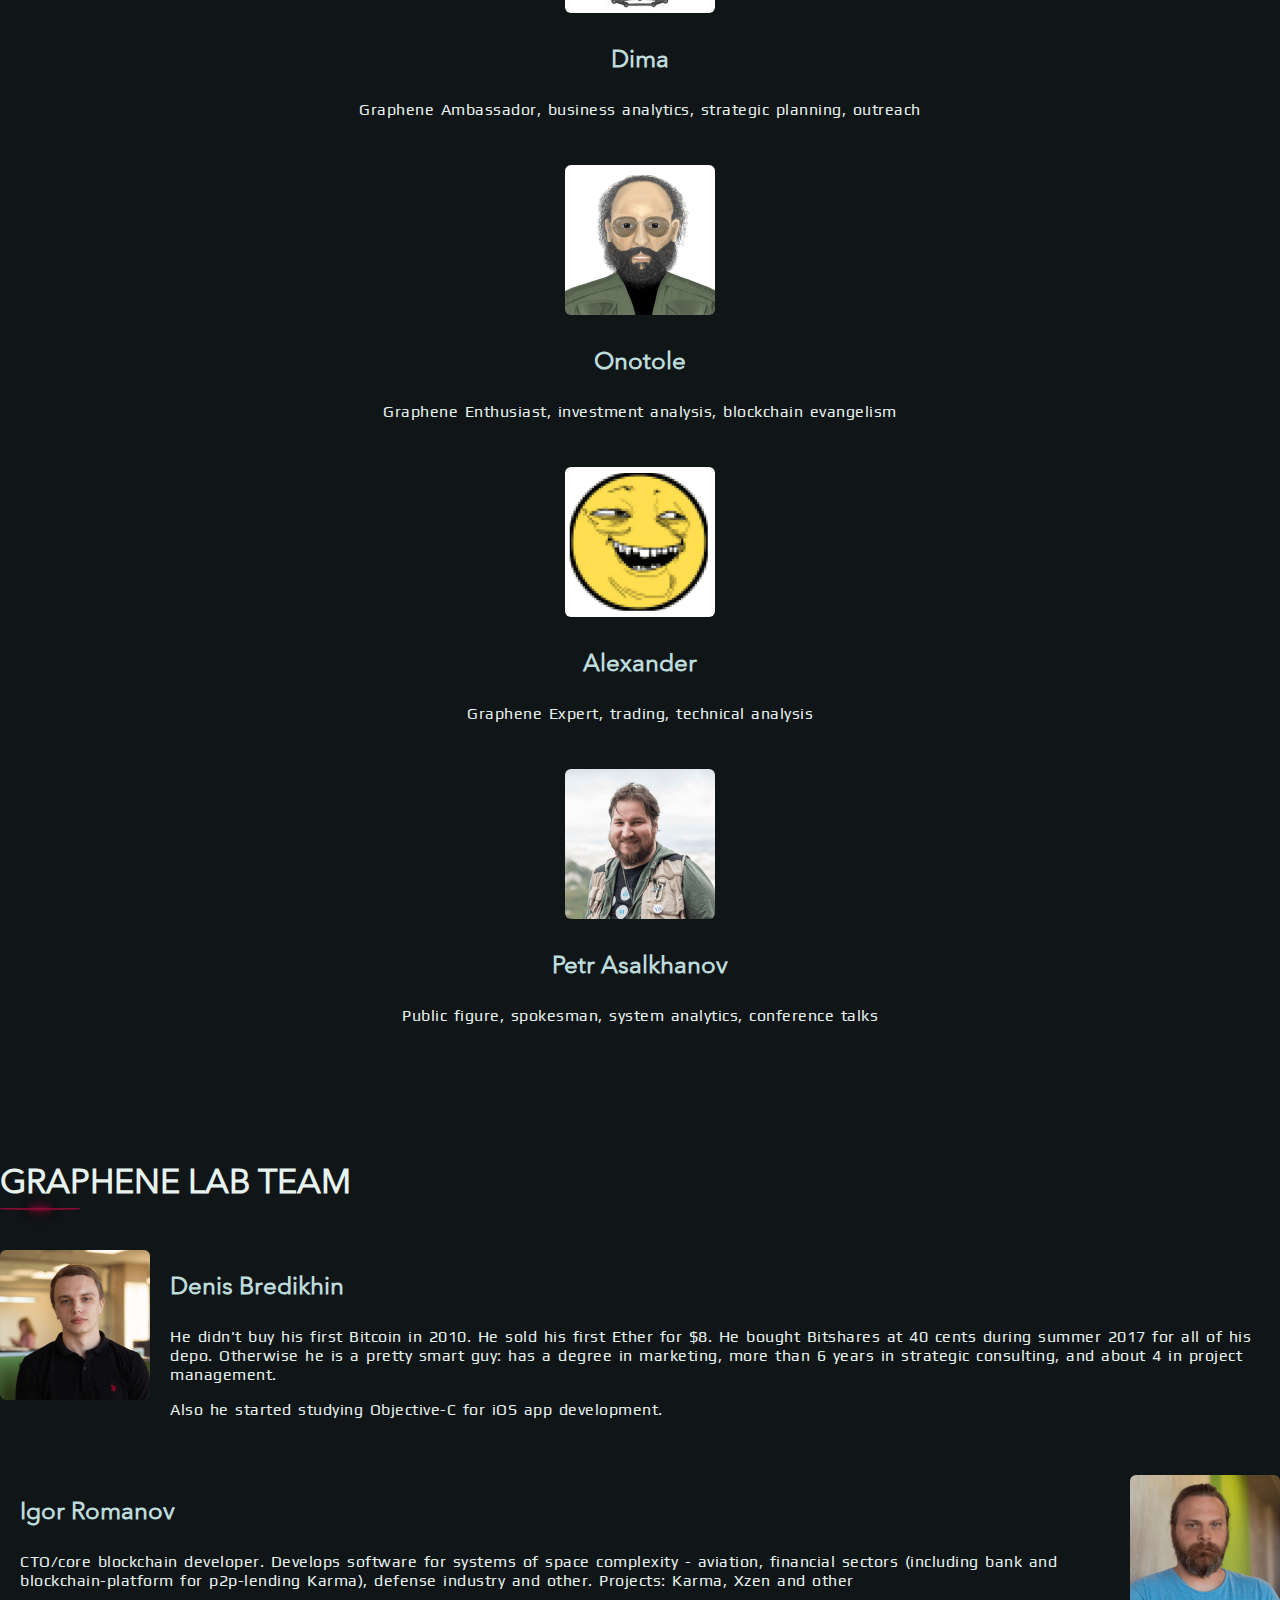
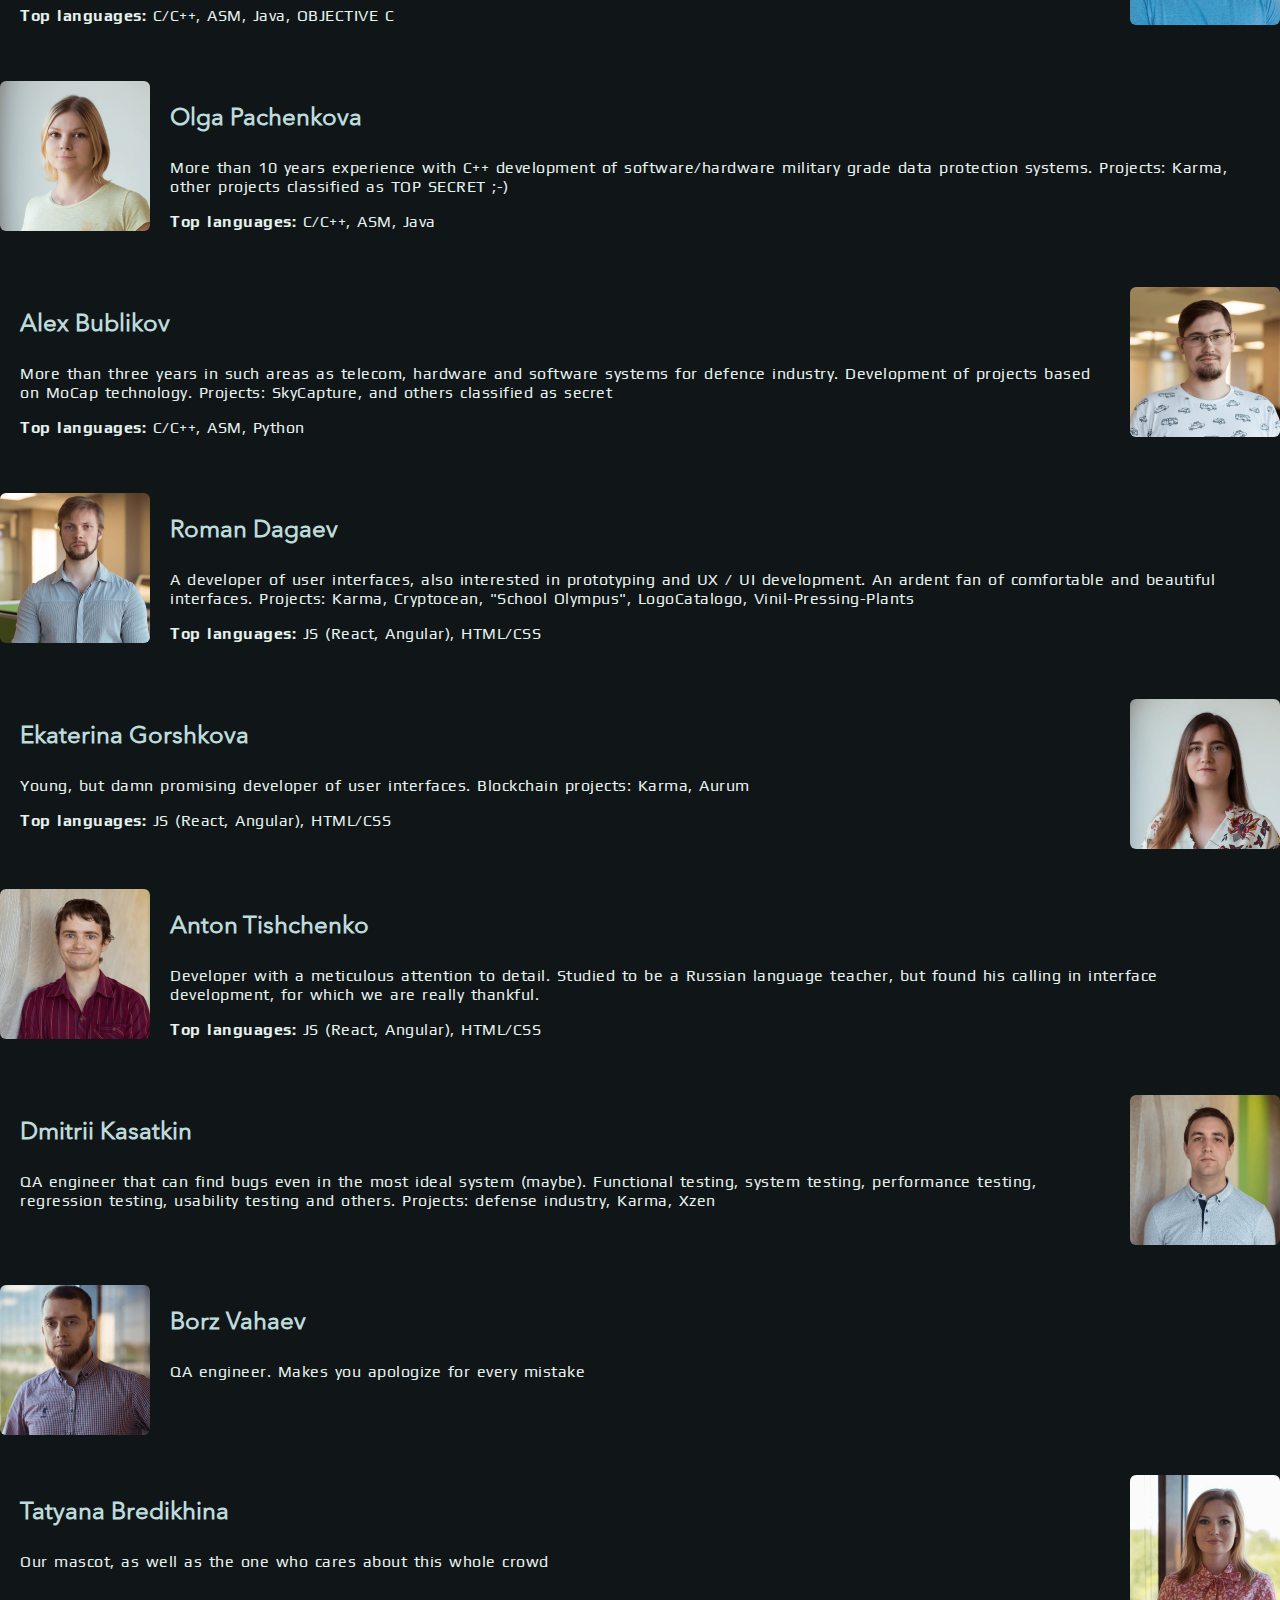
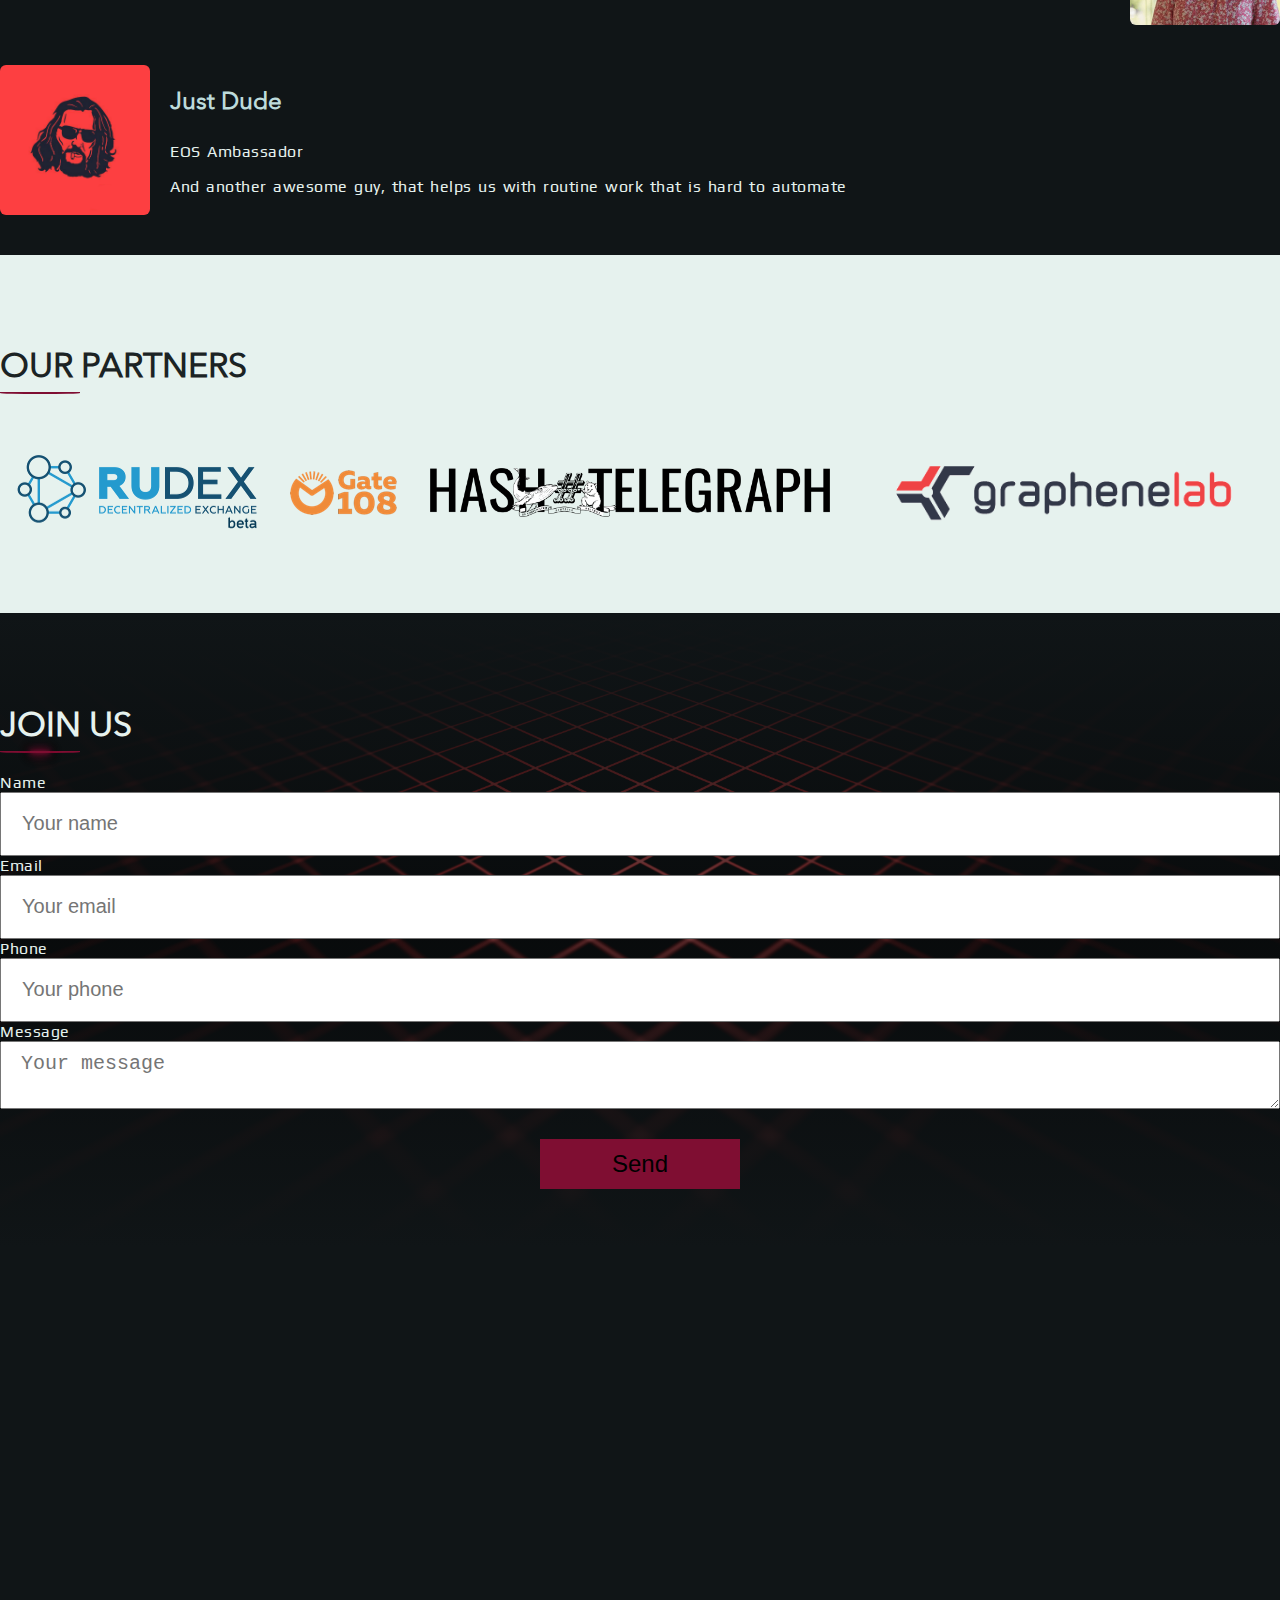
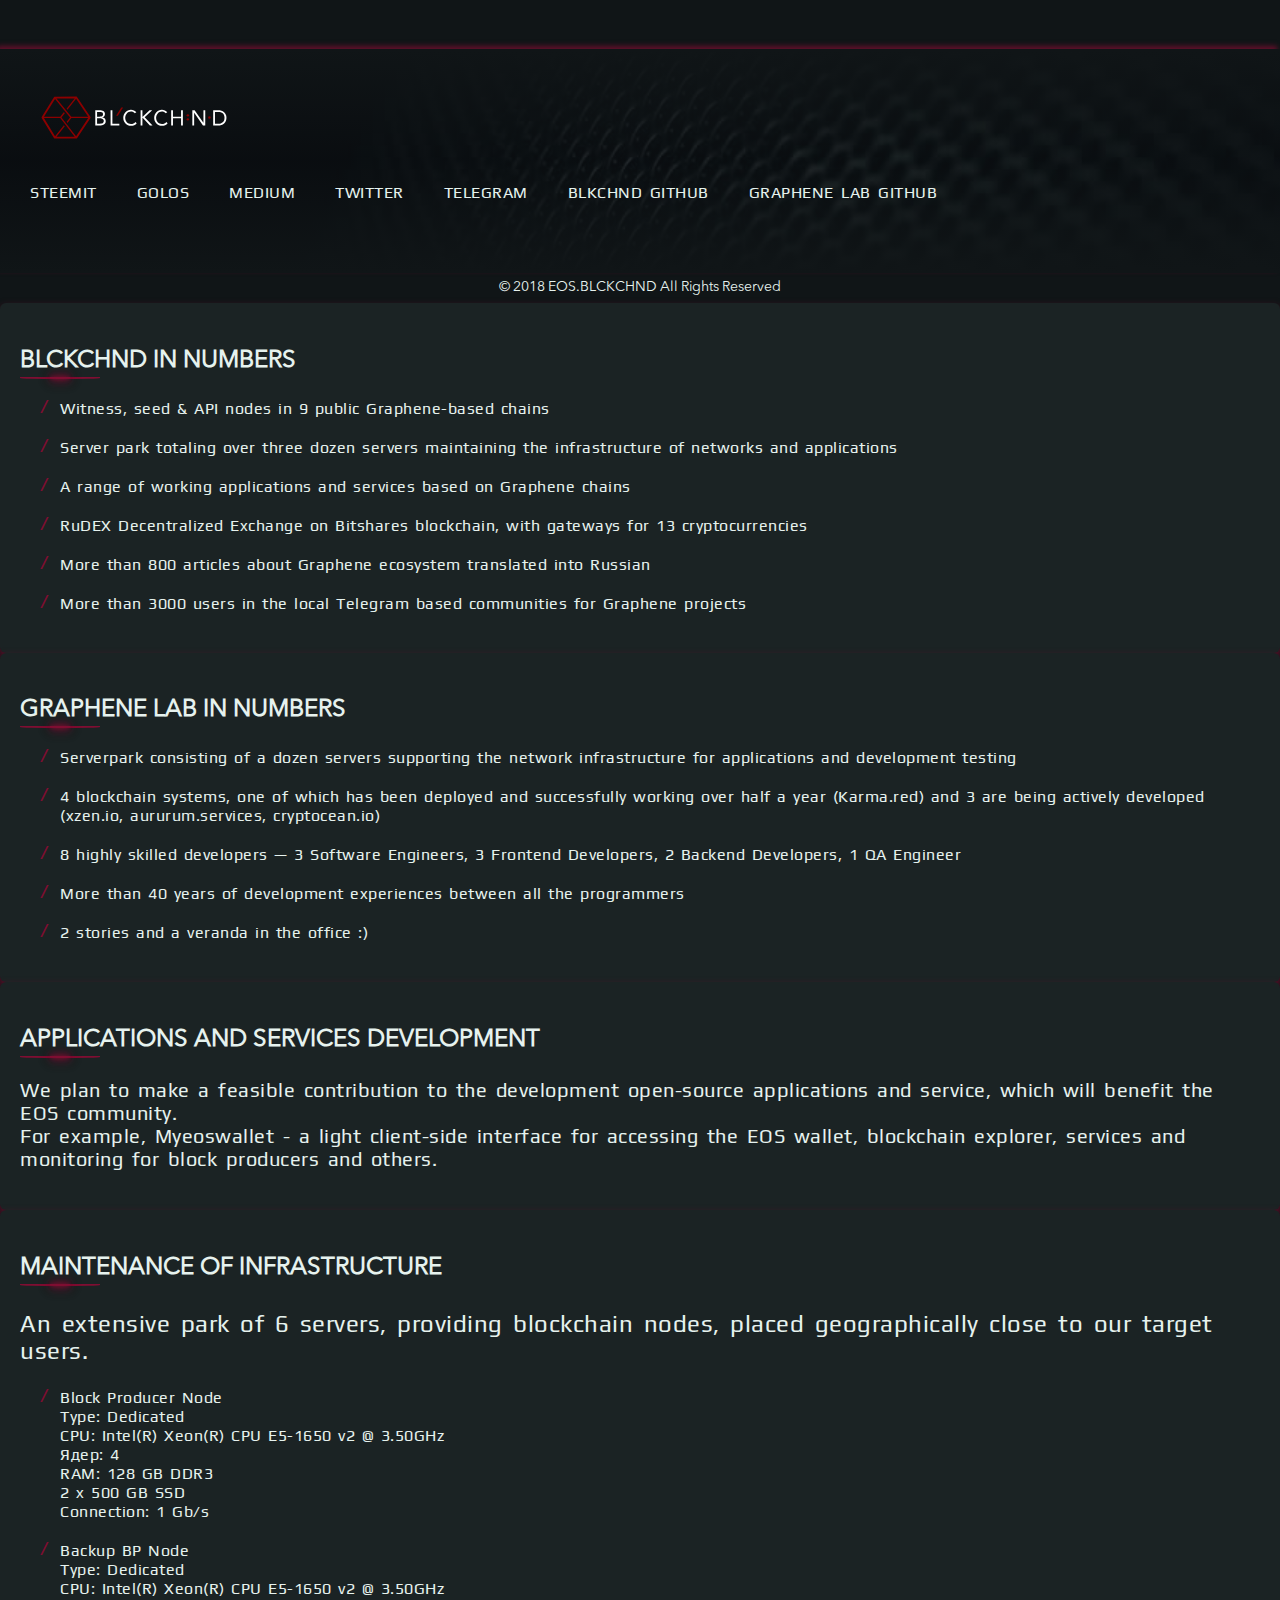
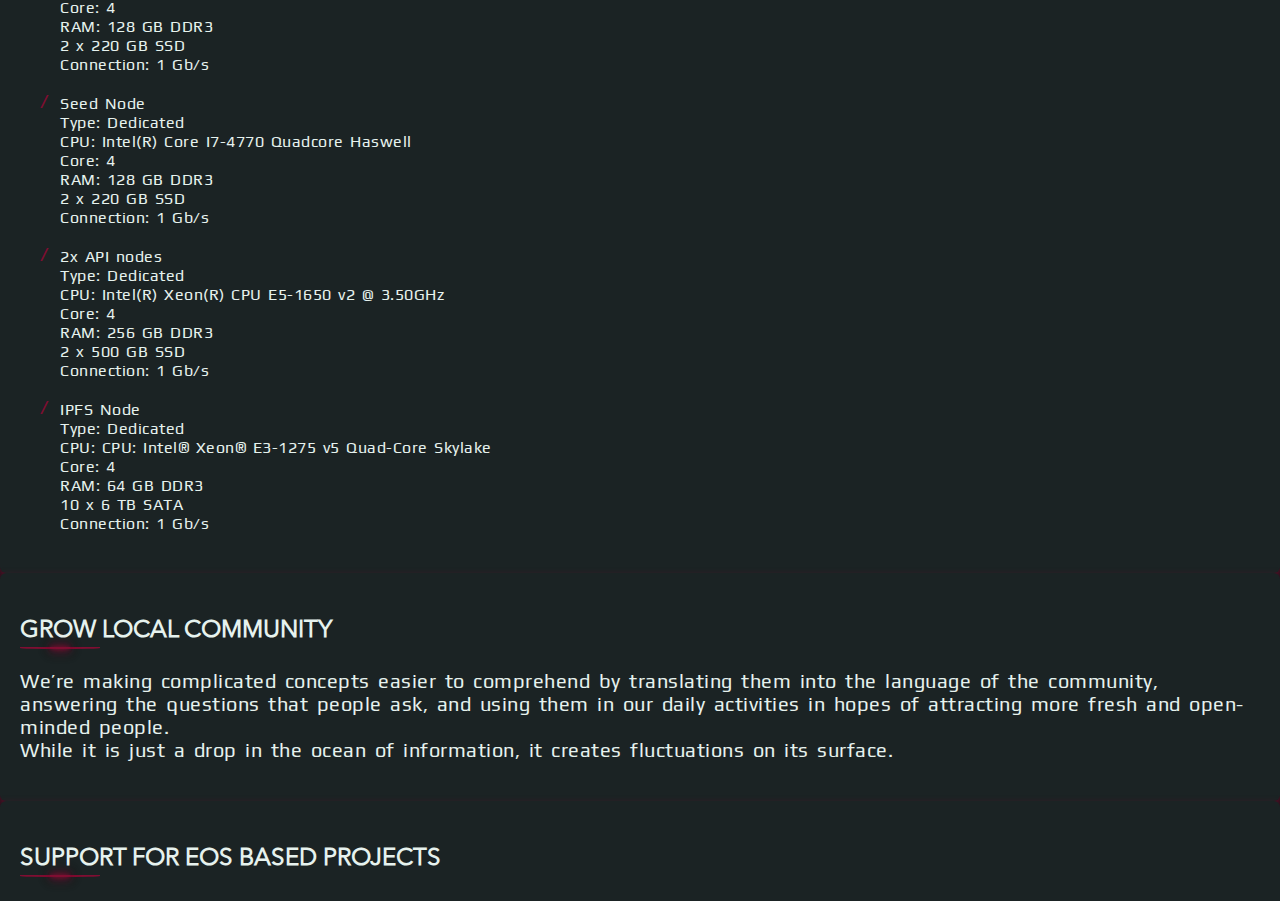
==== commit b487fedf: "fix text for timer" ====
--- a/index.html
+++ b/index.html
@@ -237,7 +237,7 @@
 <section id="timer" class="section timer">
     <div class="container">
         <h2 class="heading ">BLCKCHND EOS NODE RUN</h2>
-        <p class="text--lg">Blochained BP node online for:</p>
+        <p class="text--lg">Blockchained BP node online for:</p>
         <div id="digital_watch"></div>
         <a href="vote/index.html" class="btn btn-danger">Vote for us</a>
     </div>
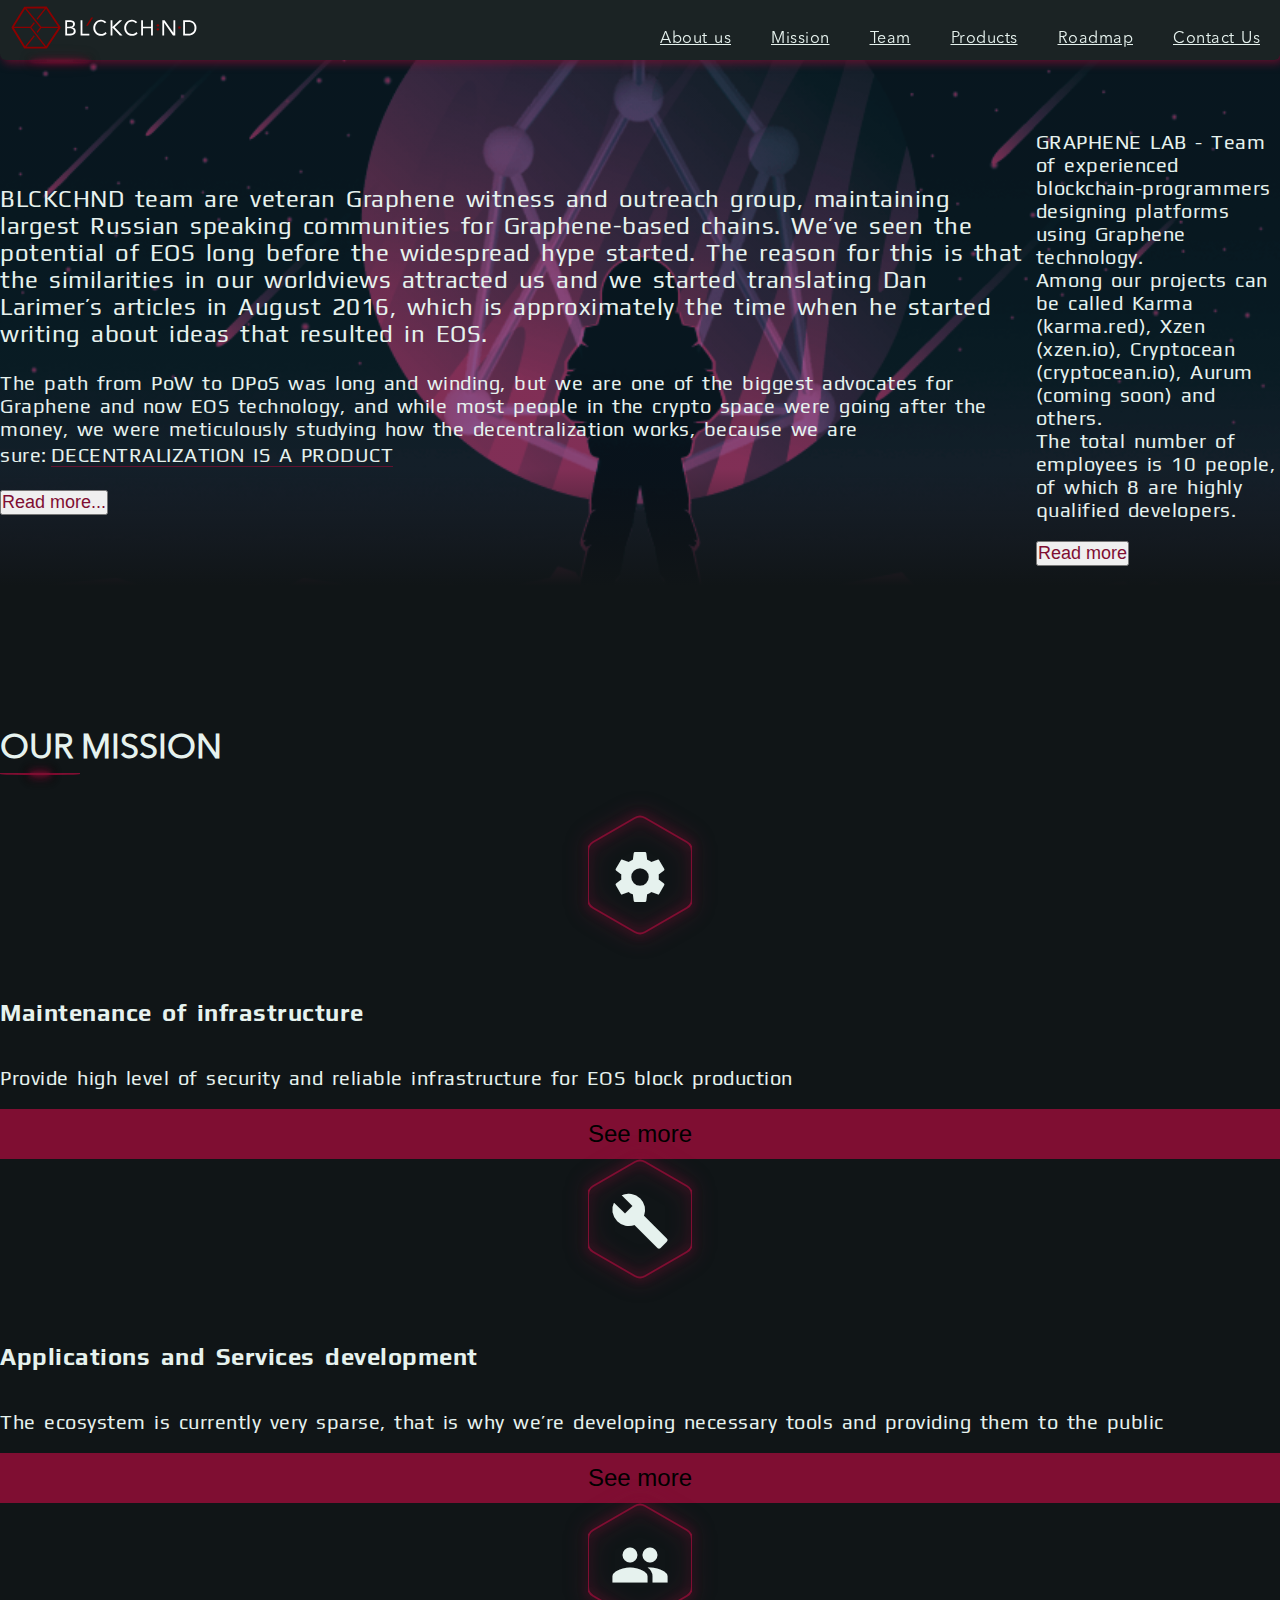
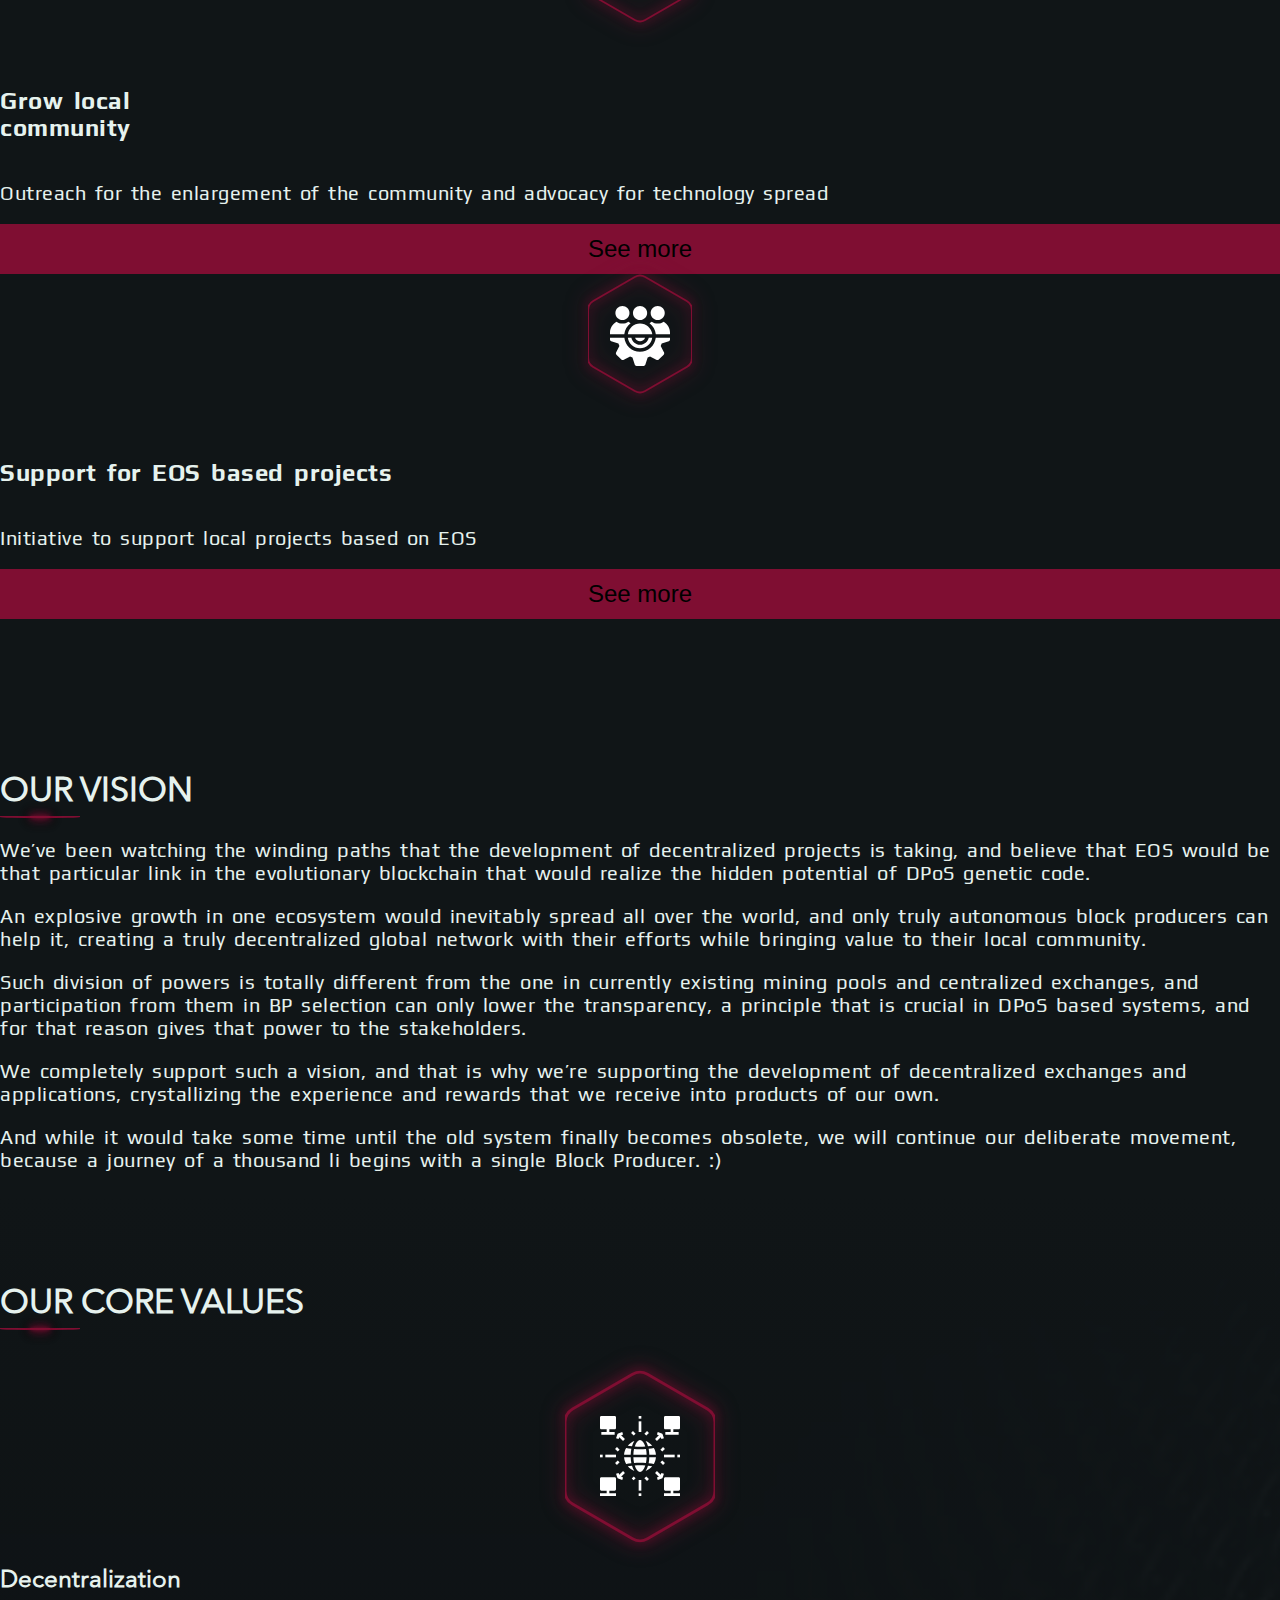
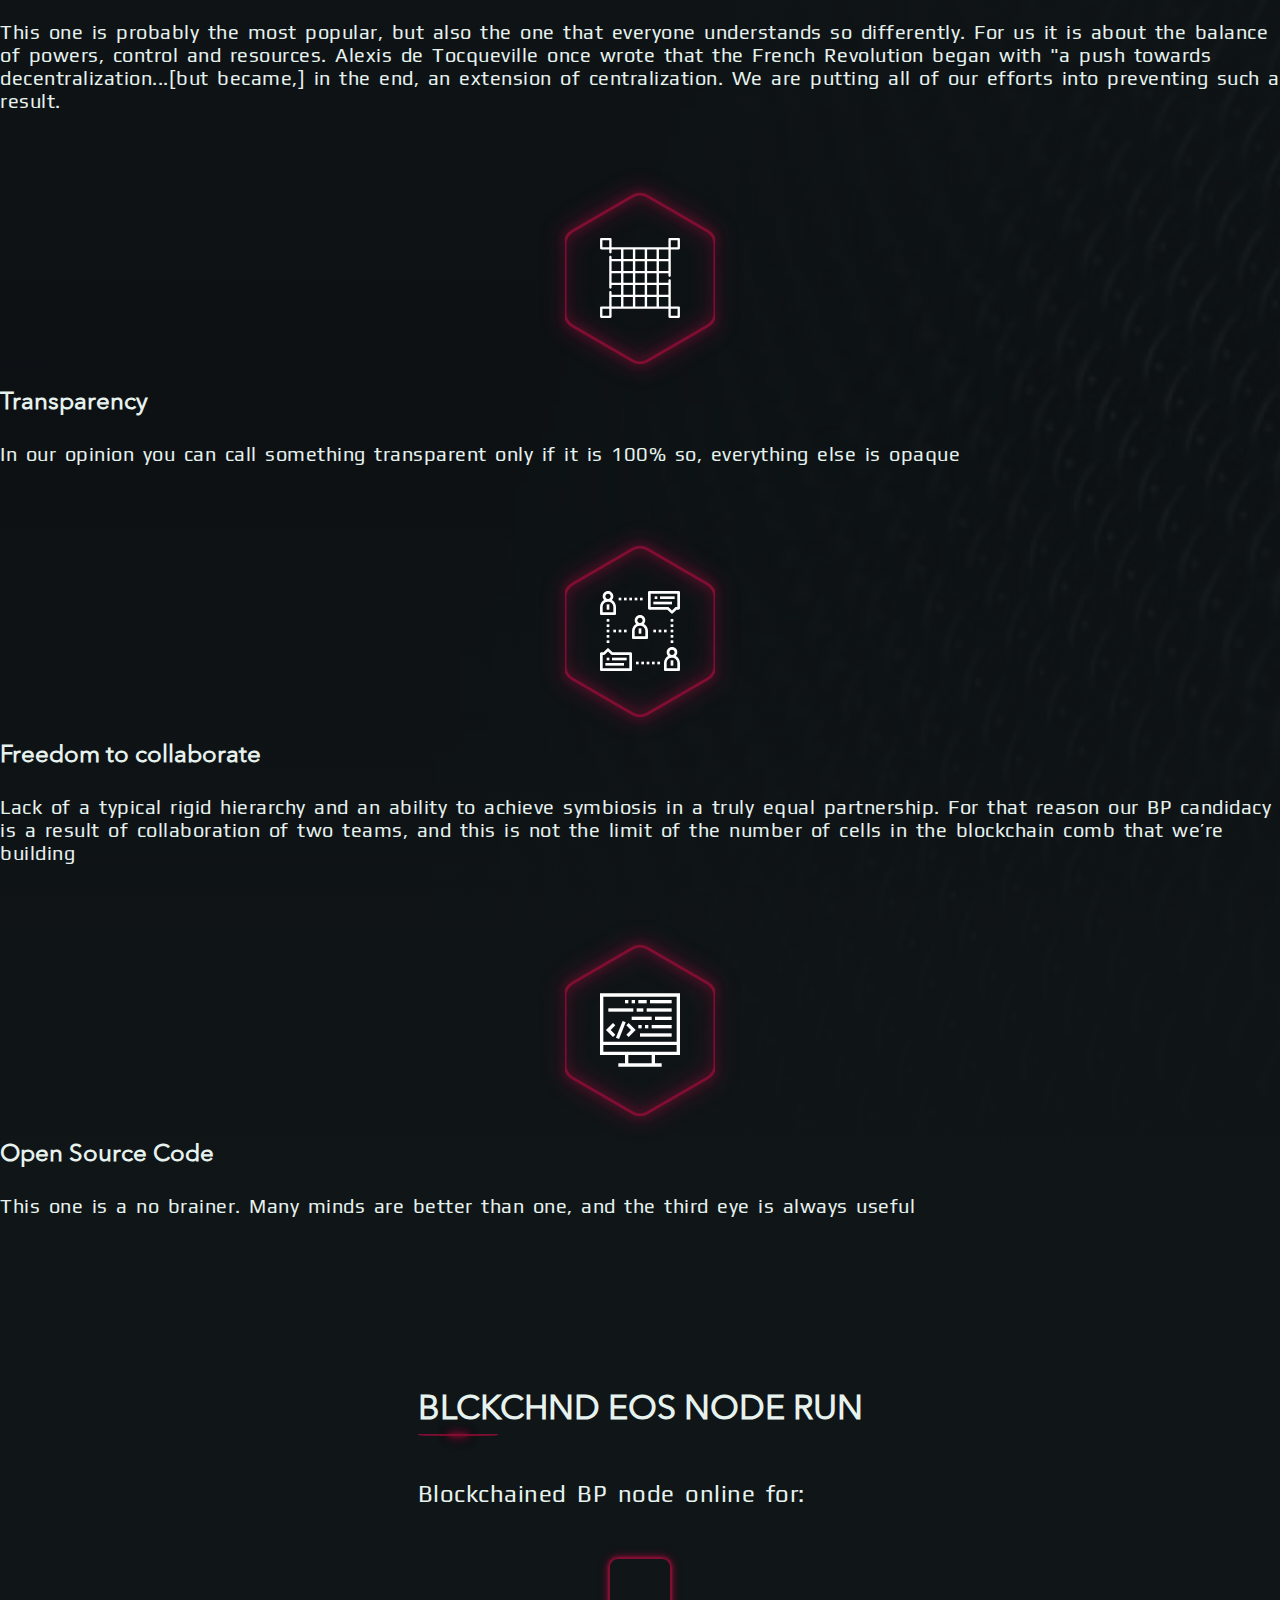
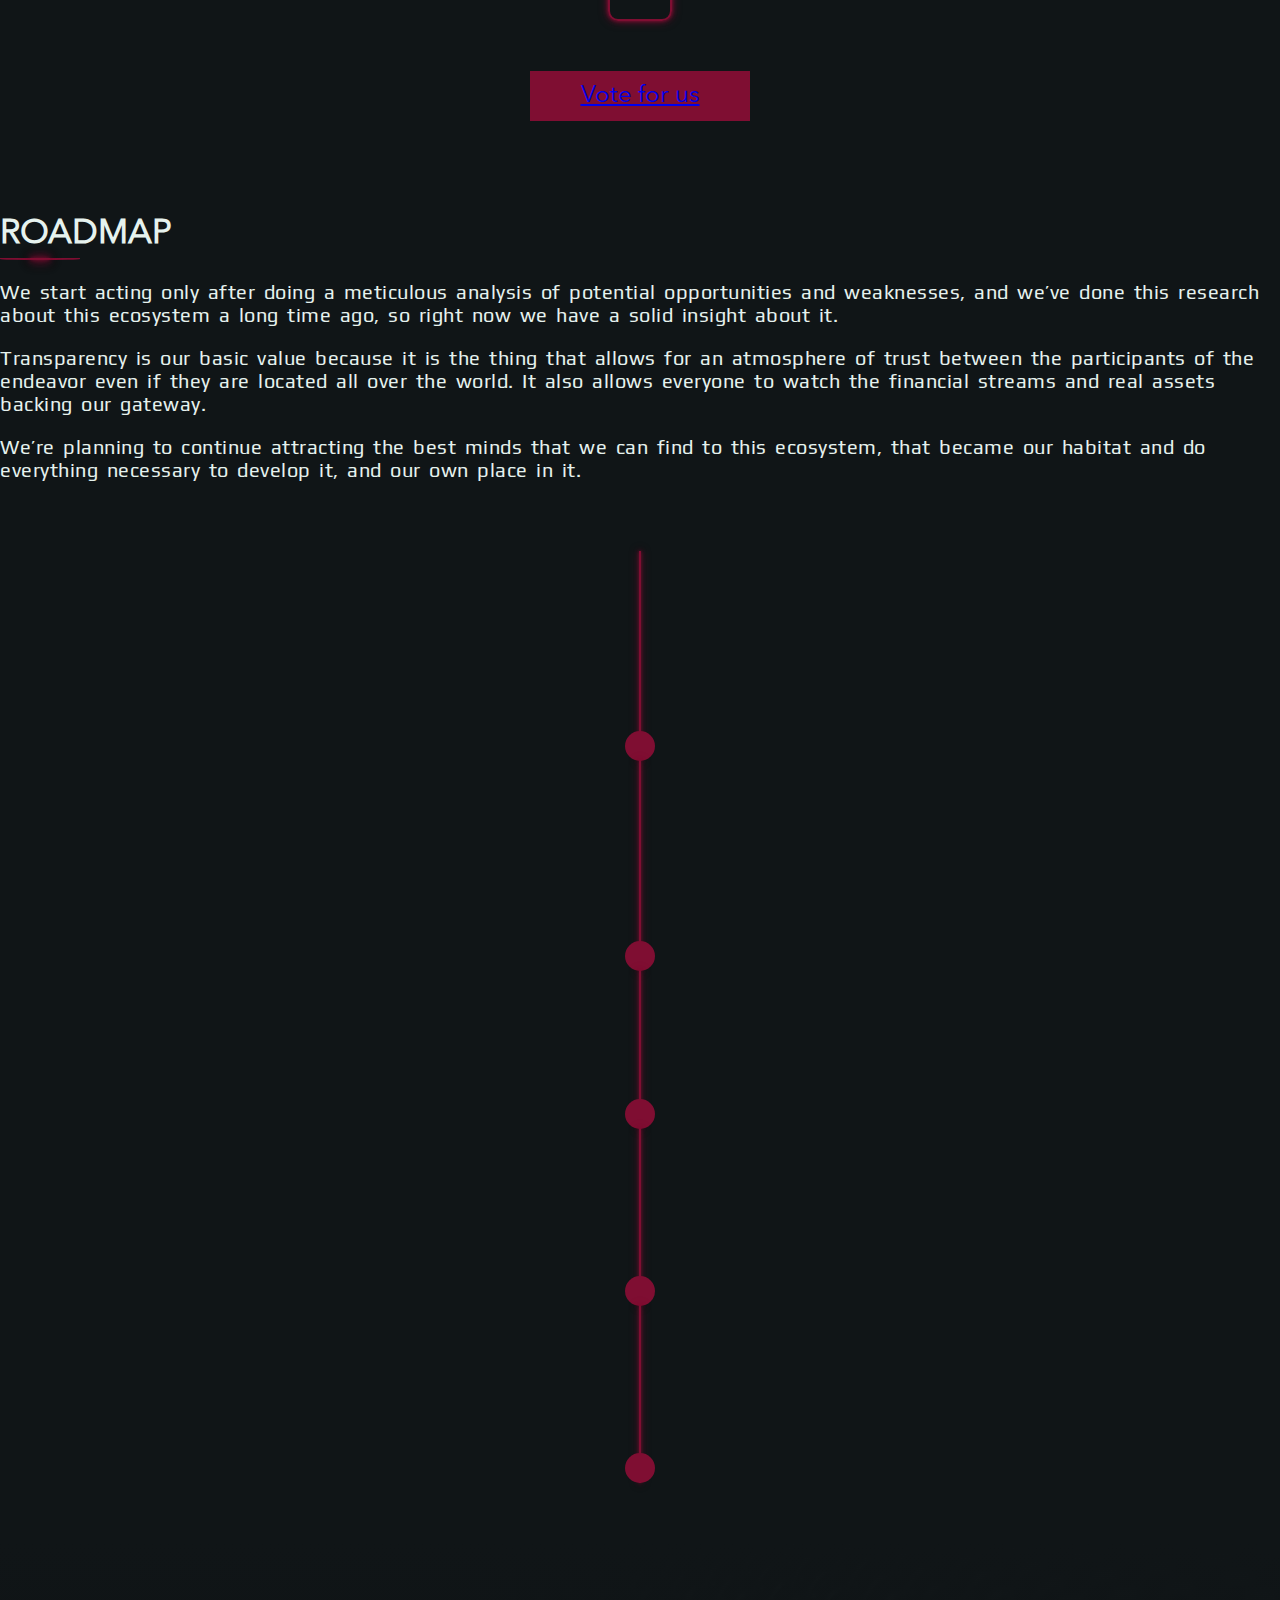
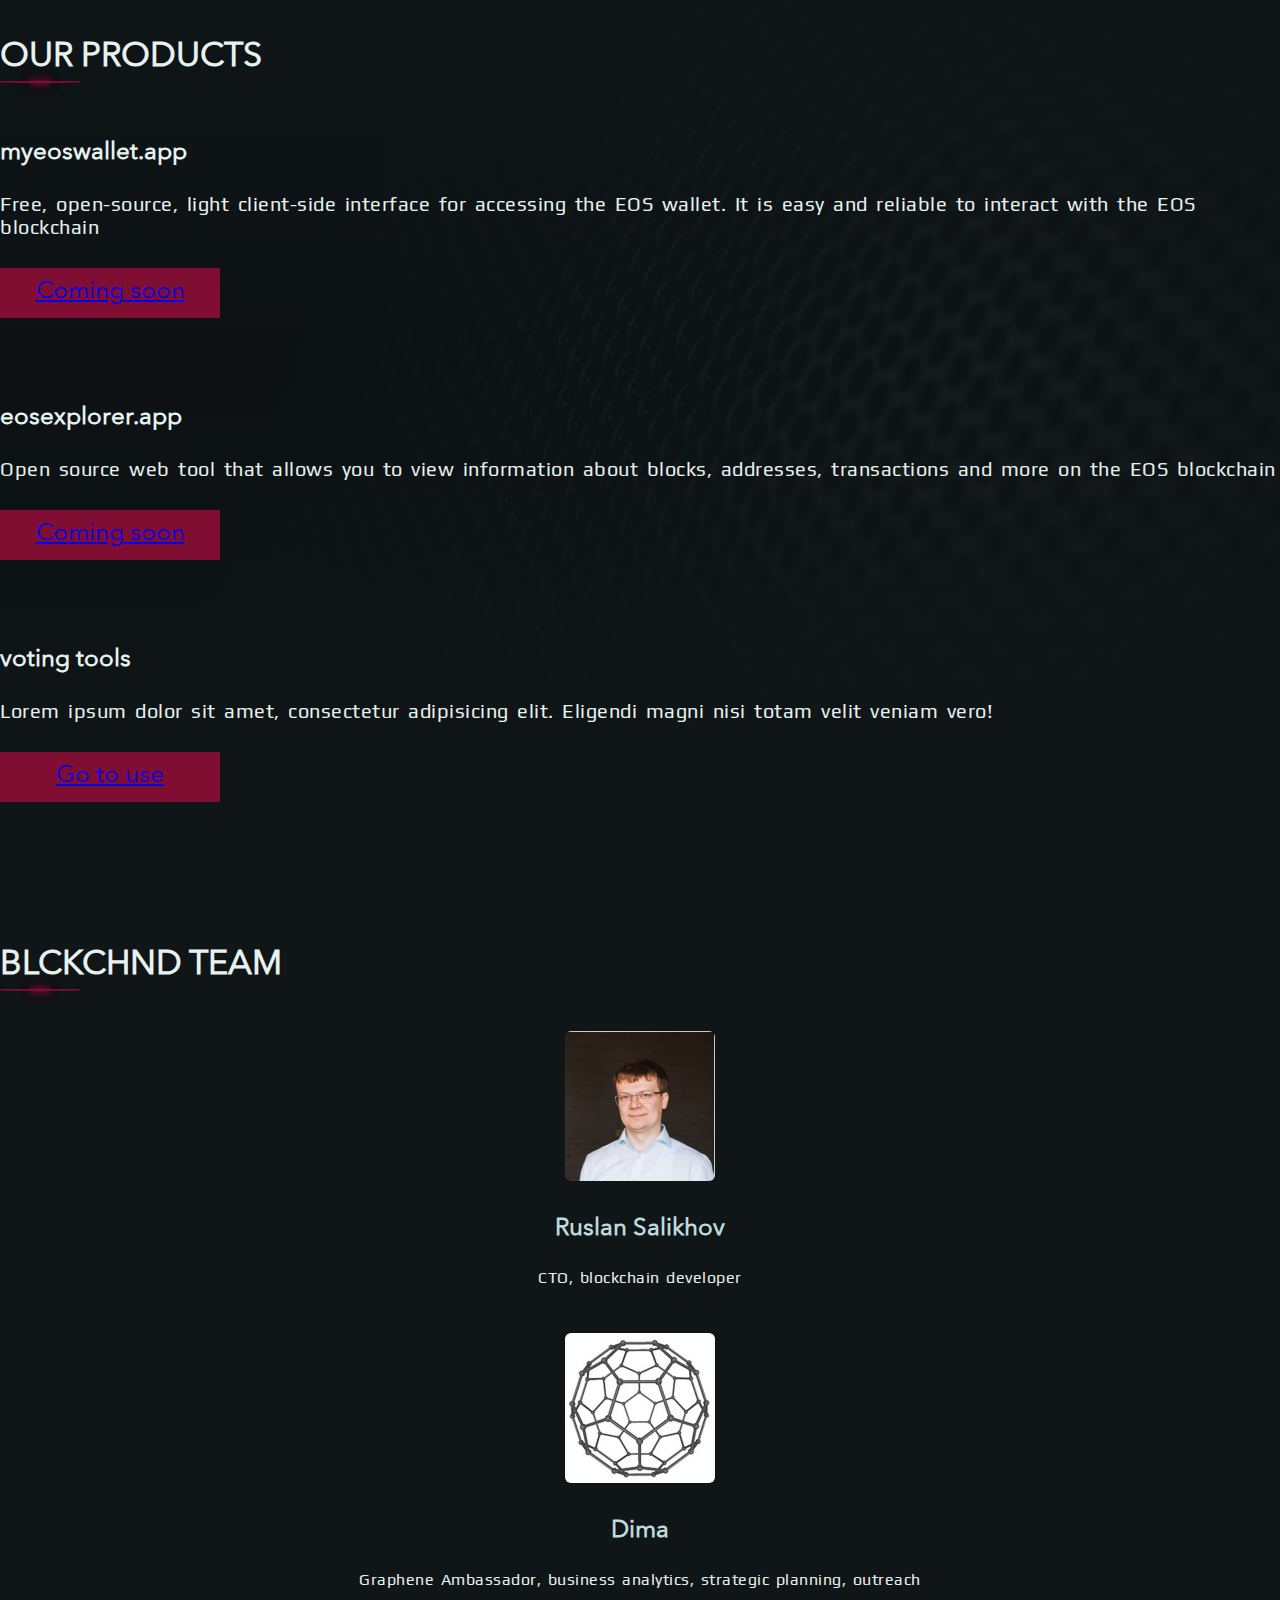
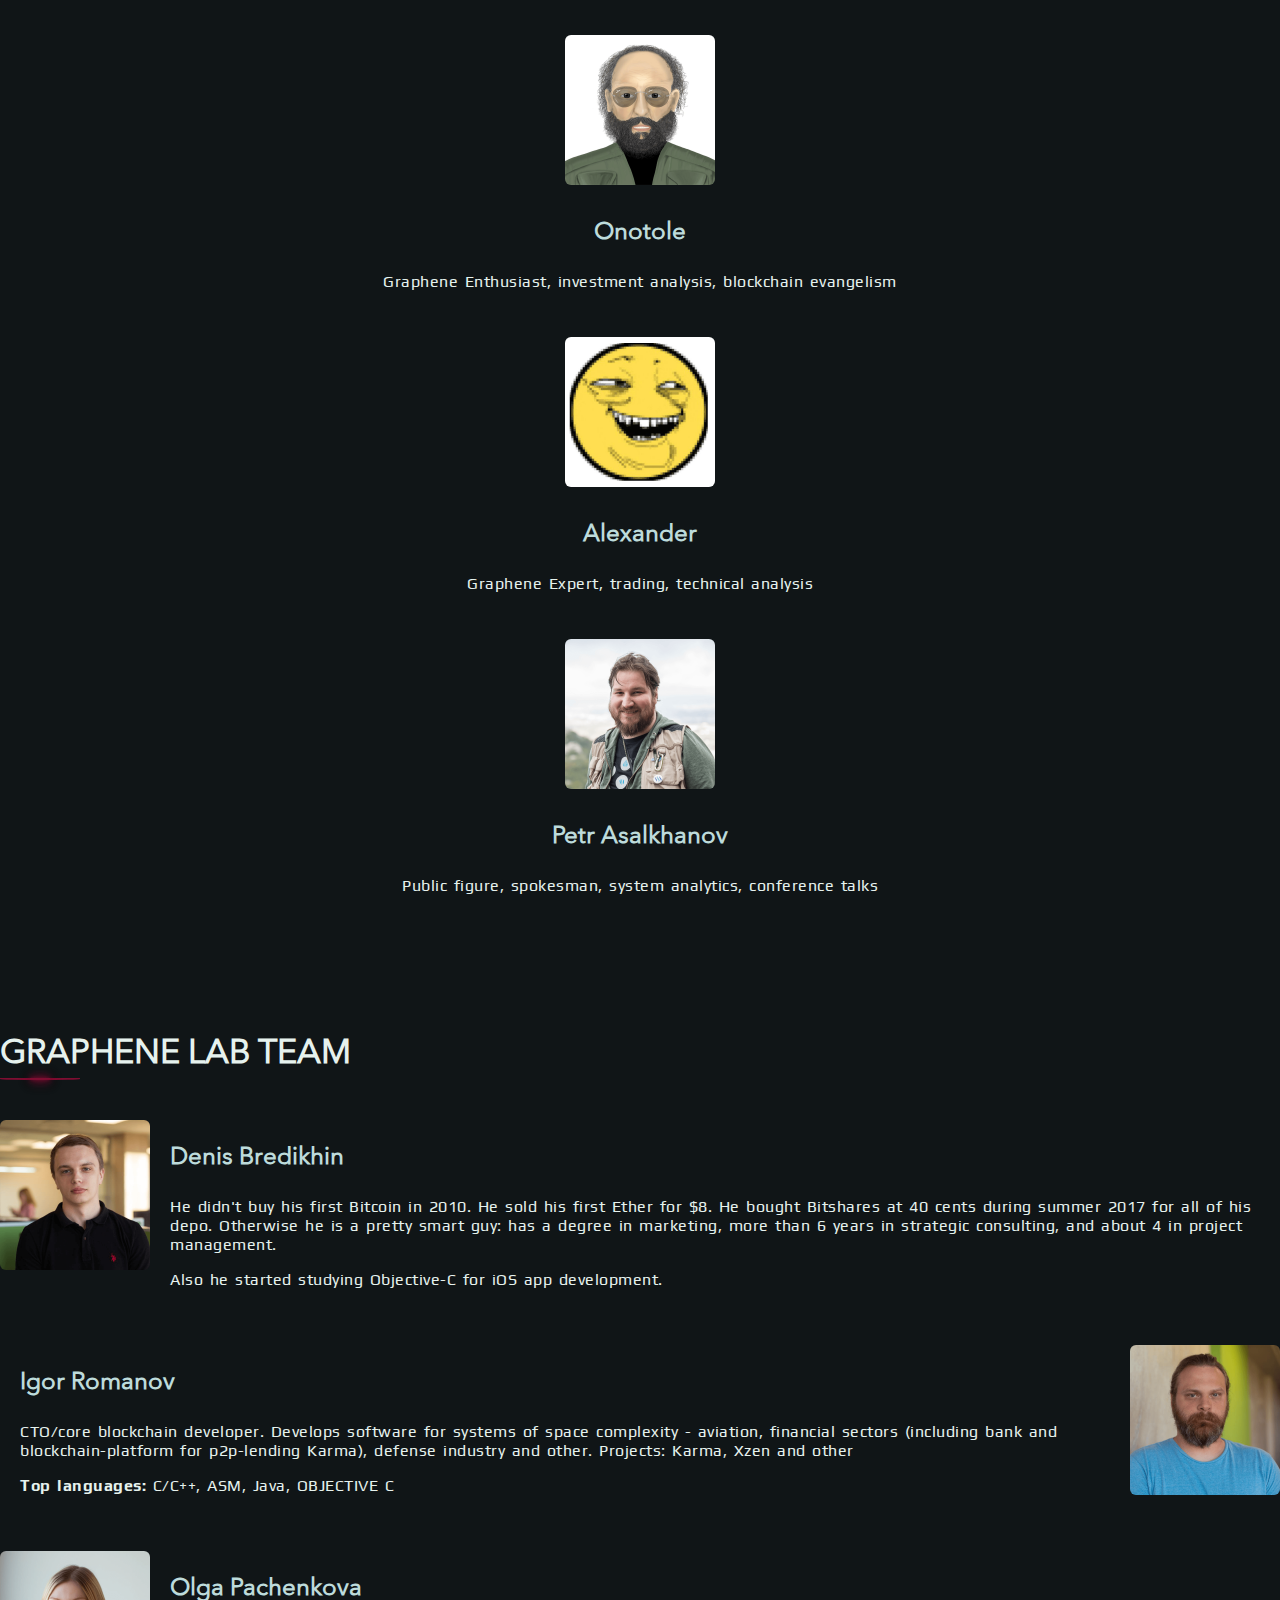
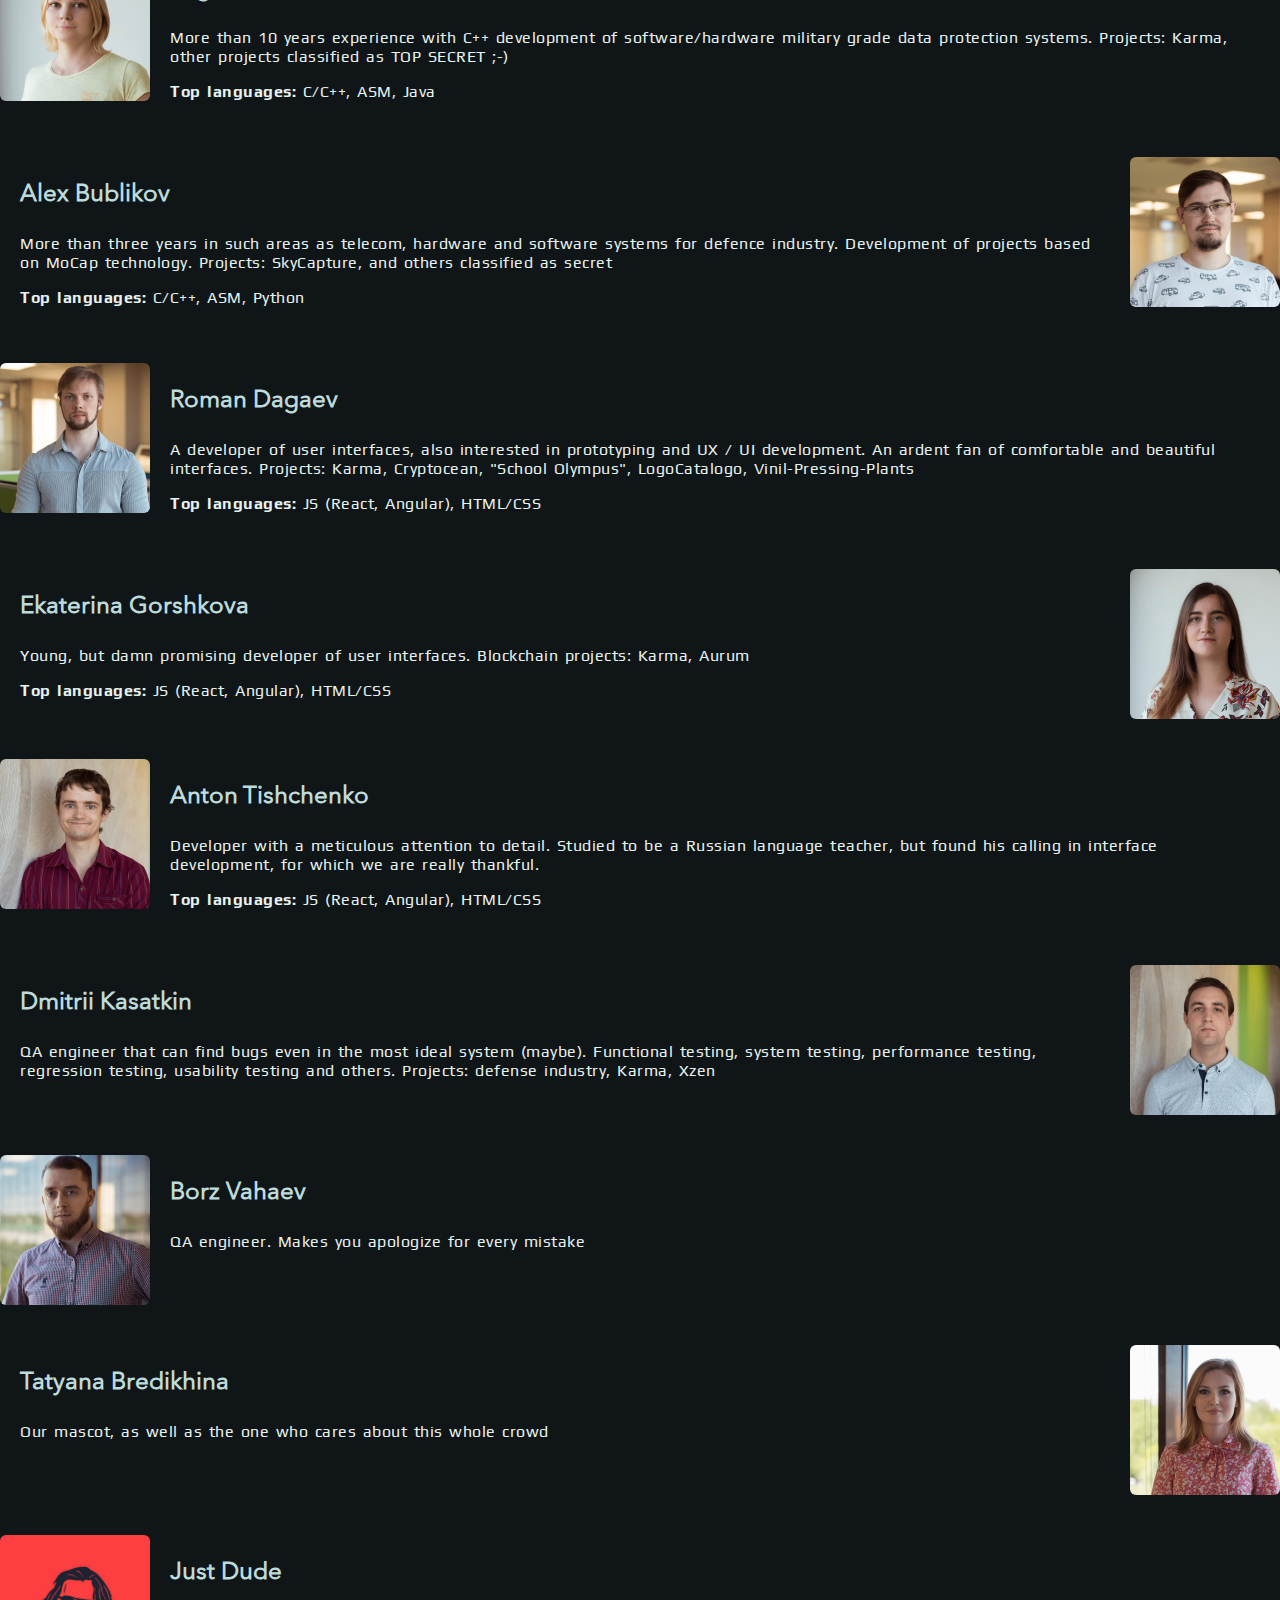
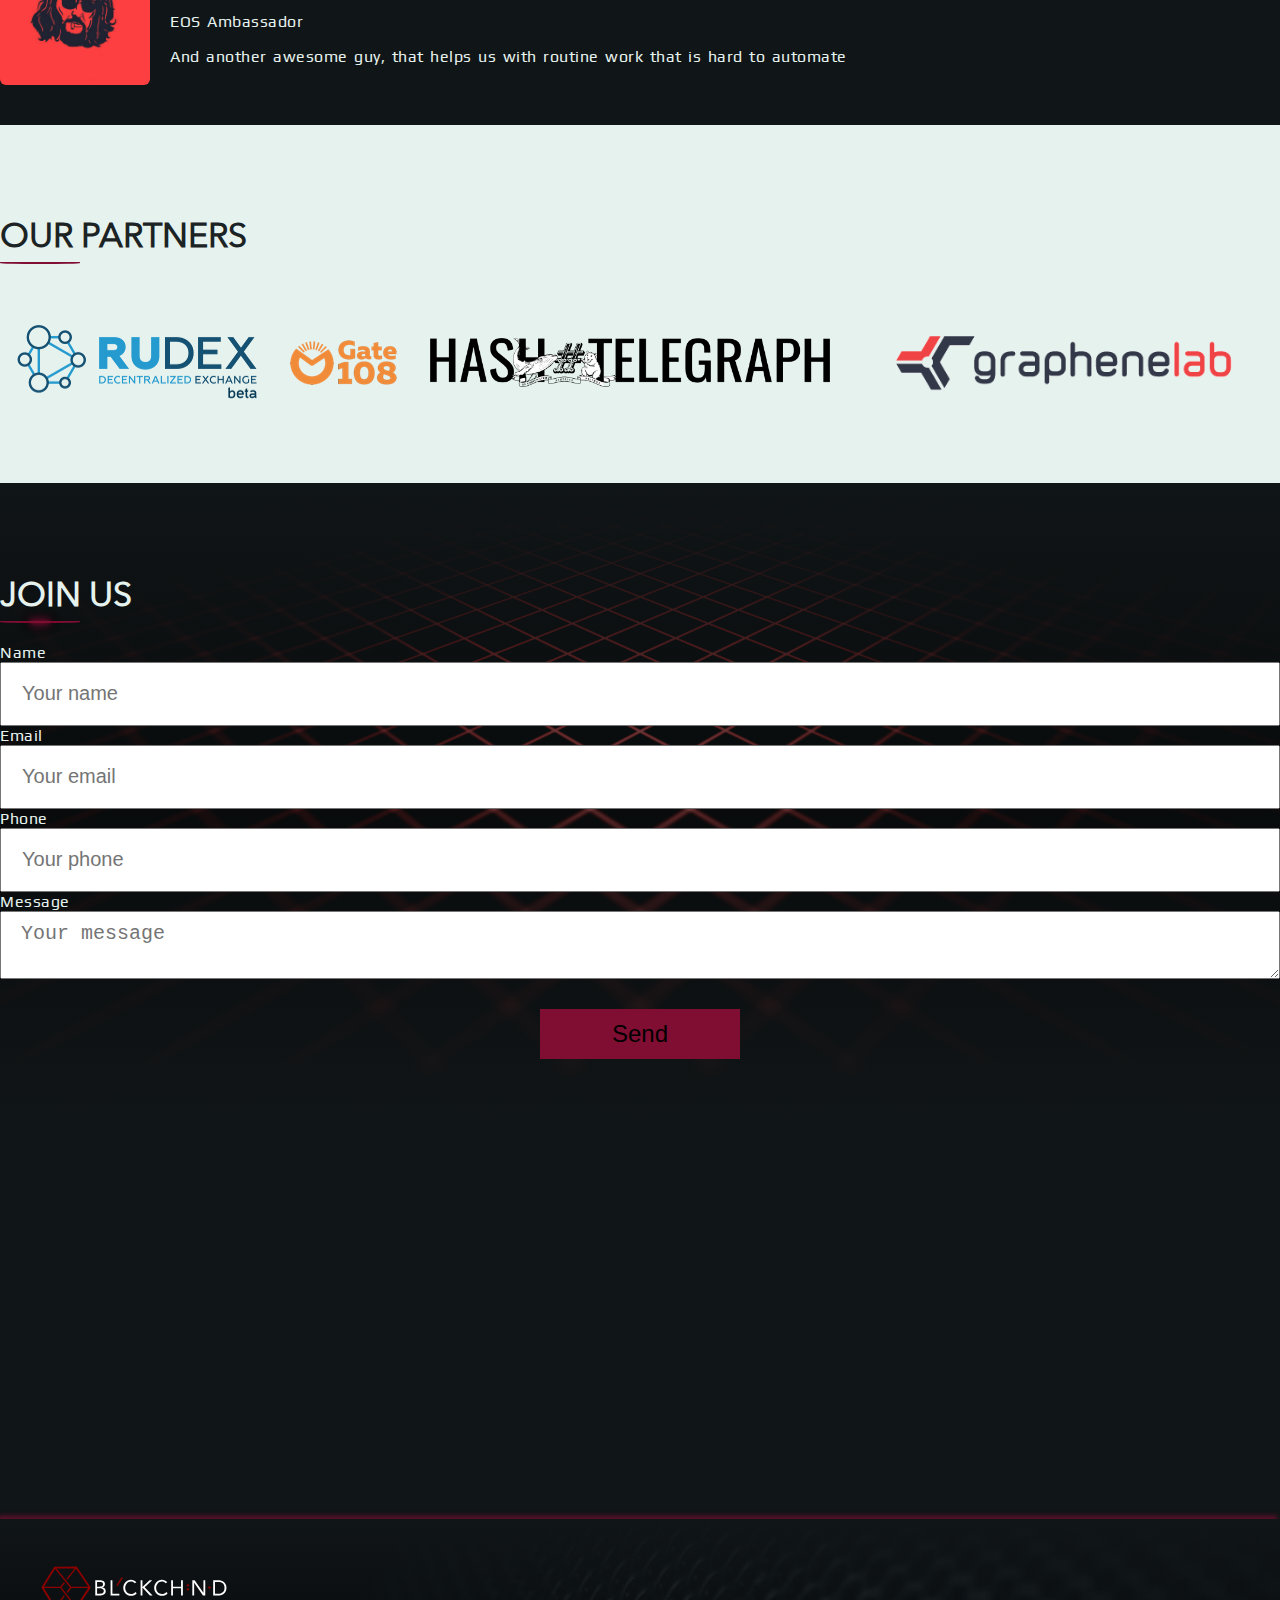
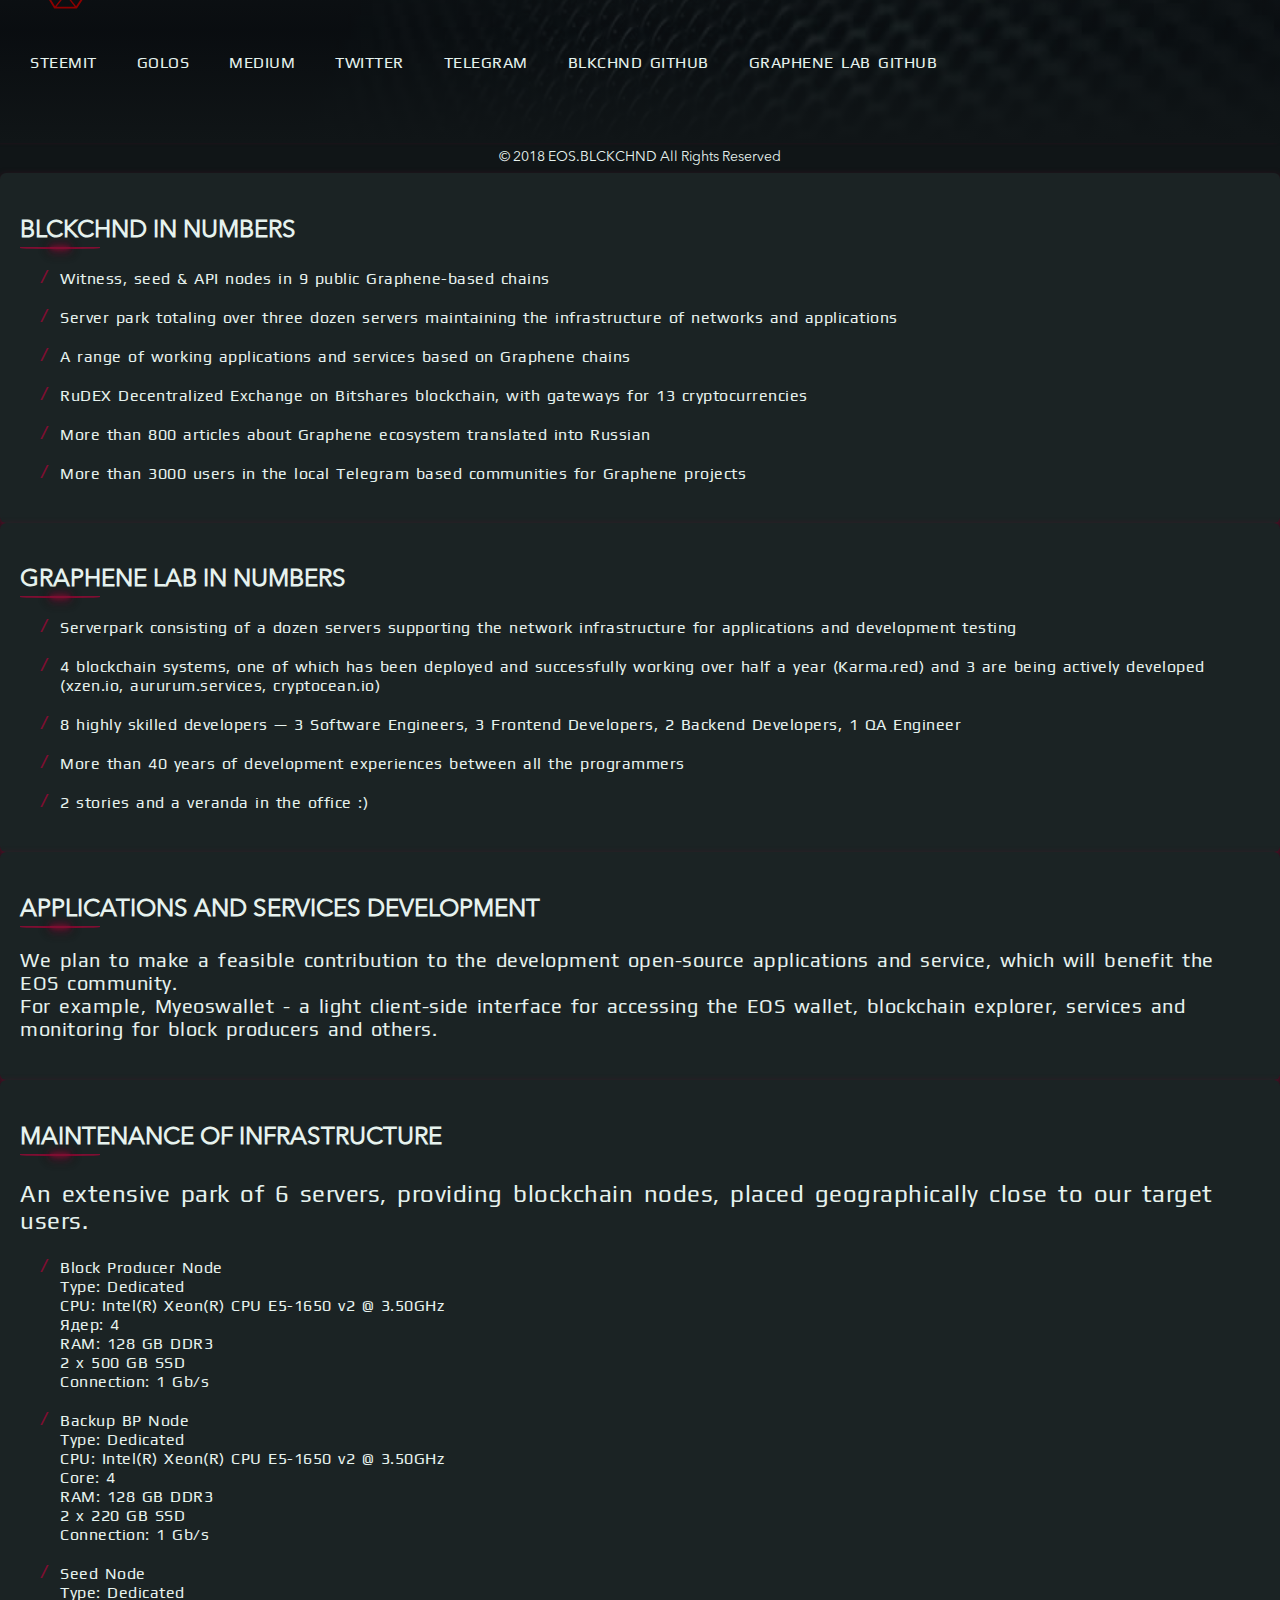
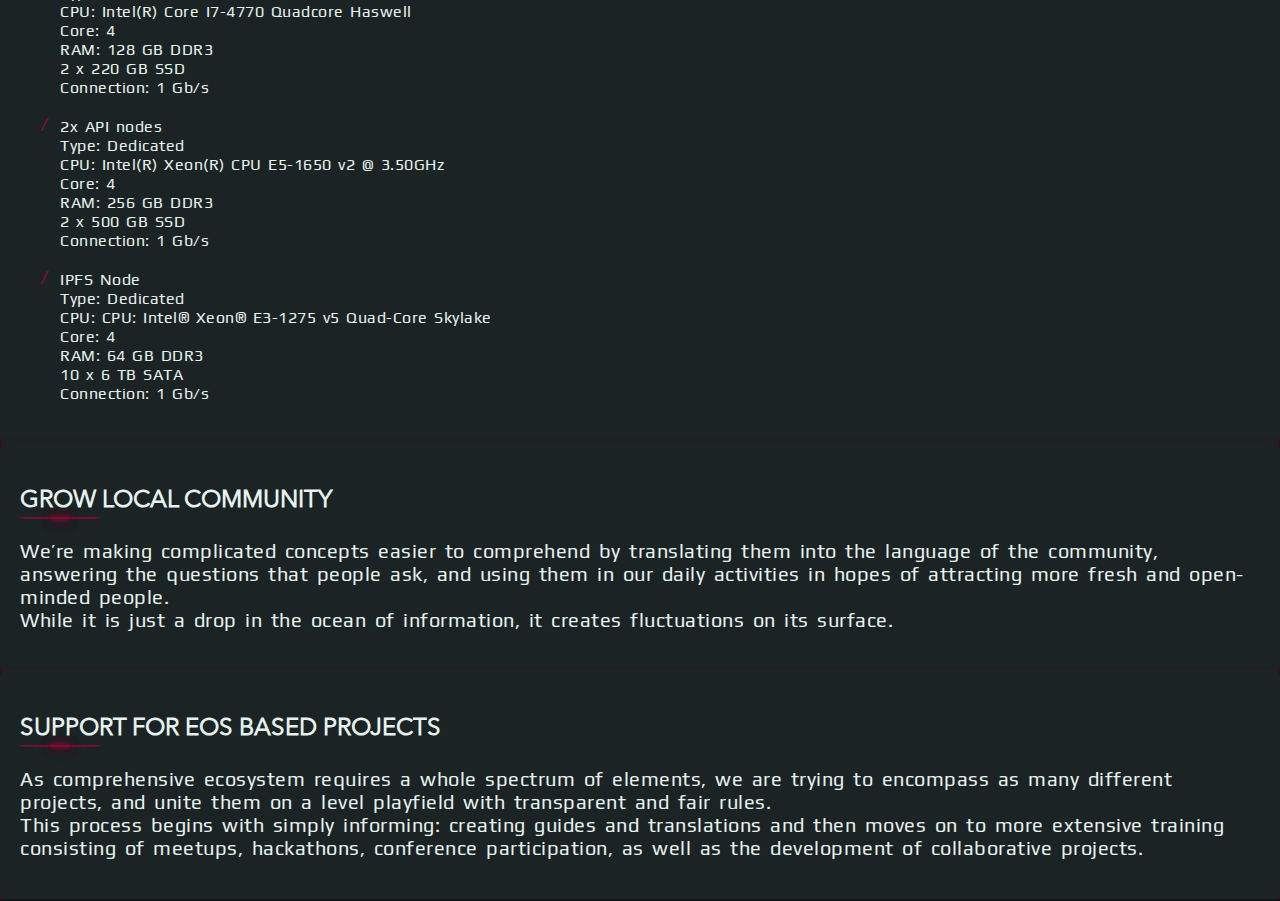
==== commit 375d7cdd: "fix block our mission" ====
--- a/index.html
+++ b/index.html
@@ -78,7 +78,7 @@
     <div class="container">
         <h2 class="heading ">Our mission</h2>
         <div class="row justify-content-around">
-            <div class="text-center text--md col-lg-3 col-sm-6 col-xl-12 mission__item">
+            <div class="text-center text--md col-lg-3 col-sm-6 col-xs-12 mission__item">
                 <div class="mission__icon">
                     <svg version="1.1" xmlns="http://www.w3.org/2000/svg" width="104" height="120" class="hexagon">
                         <path class="hexagon__path"
@@ -92,7 +92,7 @@
                     See more
                 </button>
             </div>
-            <div class="text-center text--md col-lg-3 col-sm-6 col-xl-12 mission__item">
+            <div class="text-center text--md col-lg-3 col-sm-6 col-xs-12 mission__item">
                 <div class="mission__icon">
                     <svg version="1.1" xmlns="http://www.w3.org/2000/svg" width="104" height="120"
                          viewbox="0 0 103.92304845413263 120" class="hexagon">
@@ -105,7 +105,7 @@
                     tools and providing them to the public</p>
                 <button type="button" class="btn btn-danger" data-toggle="modal" data-target="#servicesDev_modal">See more</button>
             </div>
-            <div class="text-center text--md col-lg-3 col-sm-6 col-xl-12 mission__item">
+            <div class="text-center text--md col-lg-3 col-sm-6 col-xs-12 mission__item">
                 <div class="mission__icon">
                     <svg version="1.1" xmlns="http://www.w3.org/2000/svg" width="104" height="120"
                          viewbox="0 0 103.92304845413263 120" class="hexagon">
@@ -120,7 +120,7 @@
                     more
                 </button>
             </div>
-            <div class="text-center text--md col-lg-3 col-sm-6 col-xl-12 mission__item">
+            <div class="text-center text--md col-lg-3 col-sm-6 col-xs-12 mission__item">
                 <div class="mission__icon">
                     <svg version="1.1" xmlns="http://www.w3.org/2000/svg" width="104" height="120"
                          viewbox="0 0 103.92304845413263 120" class="hexagon">
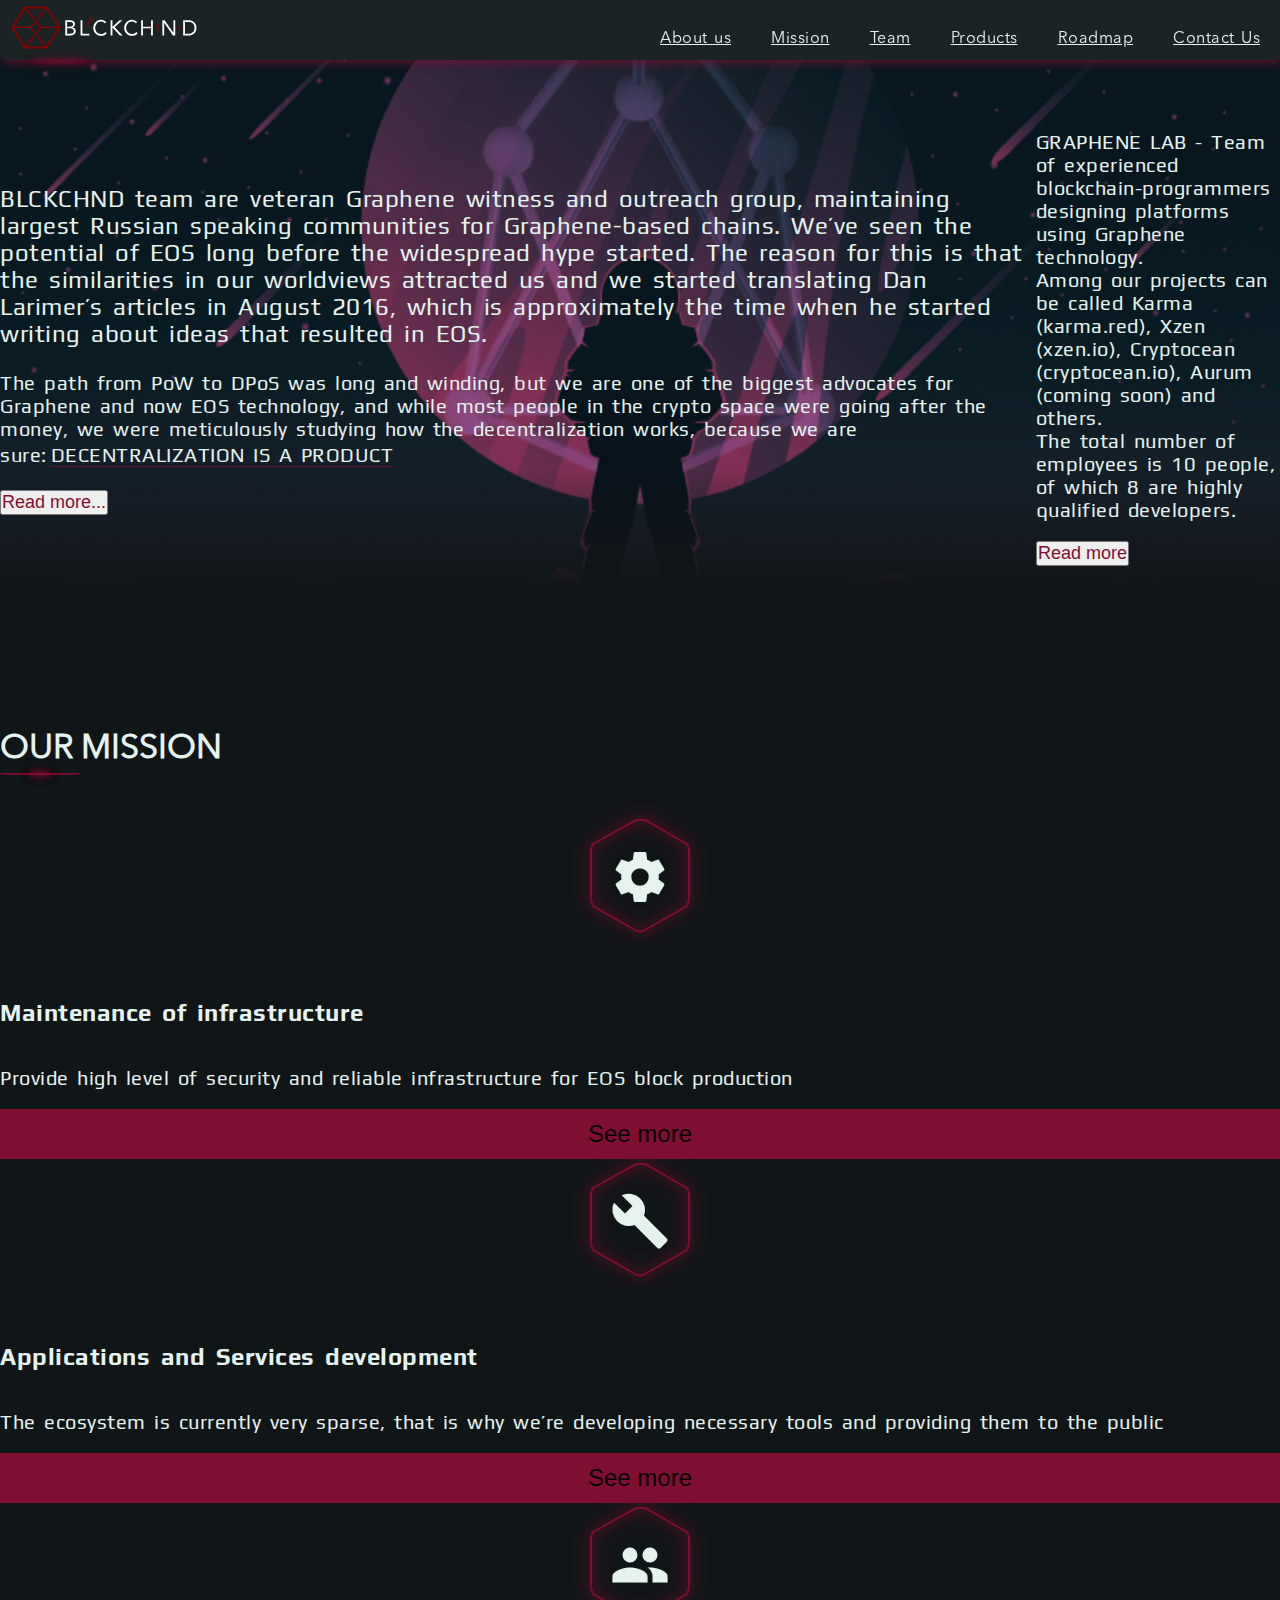
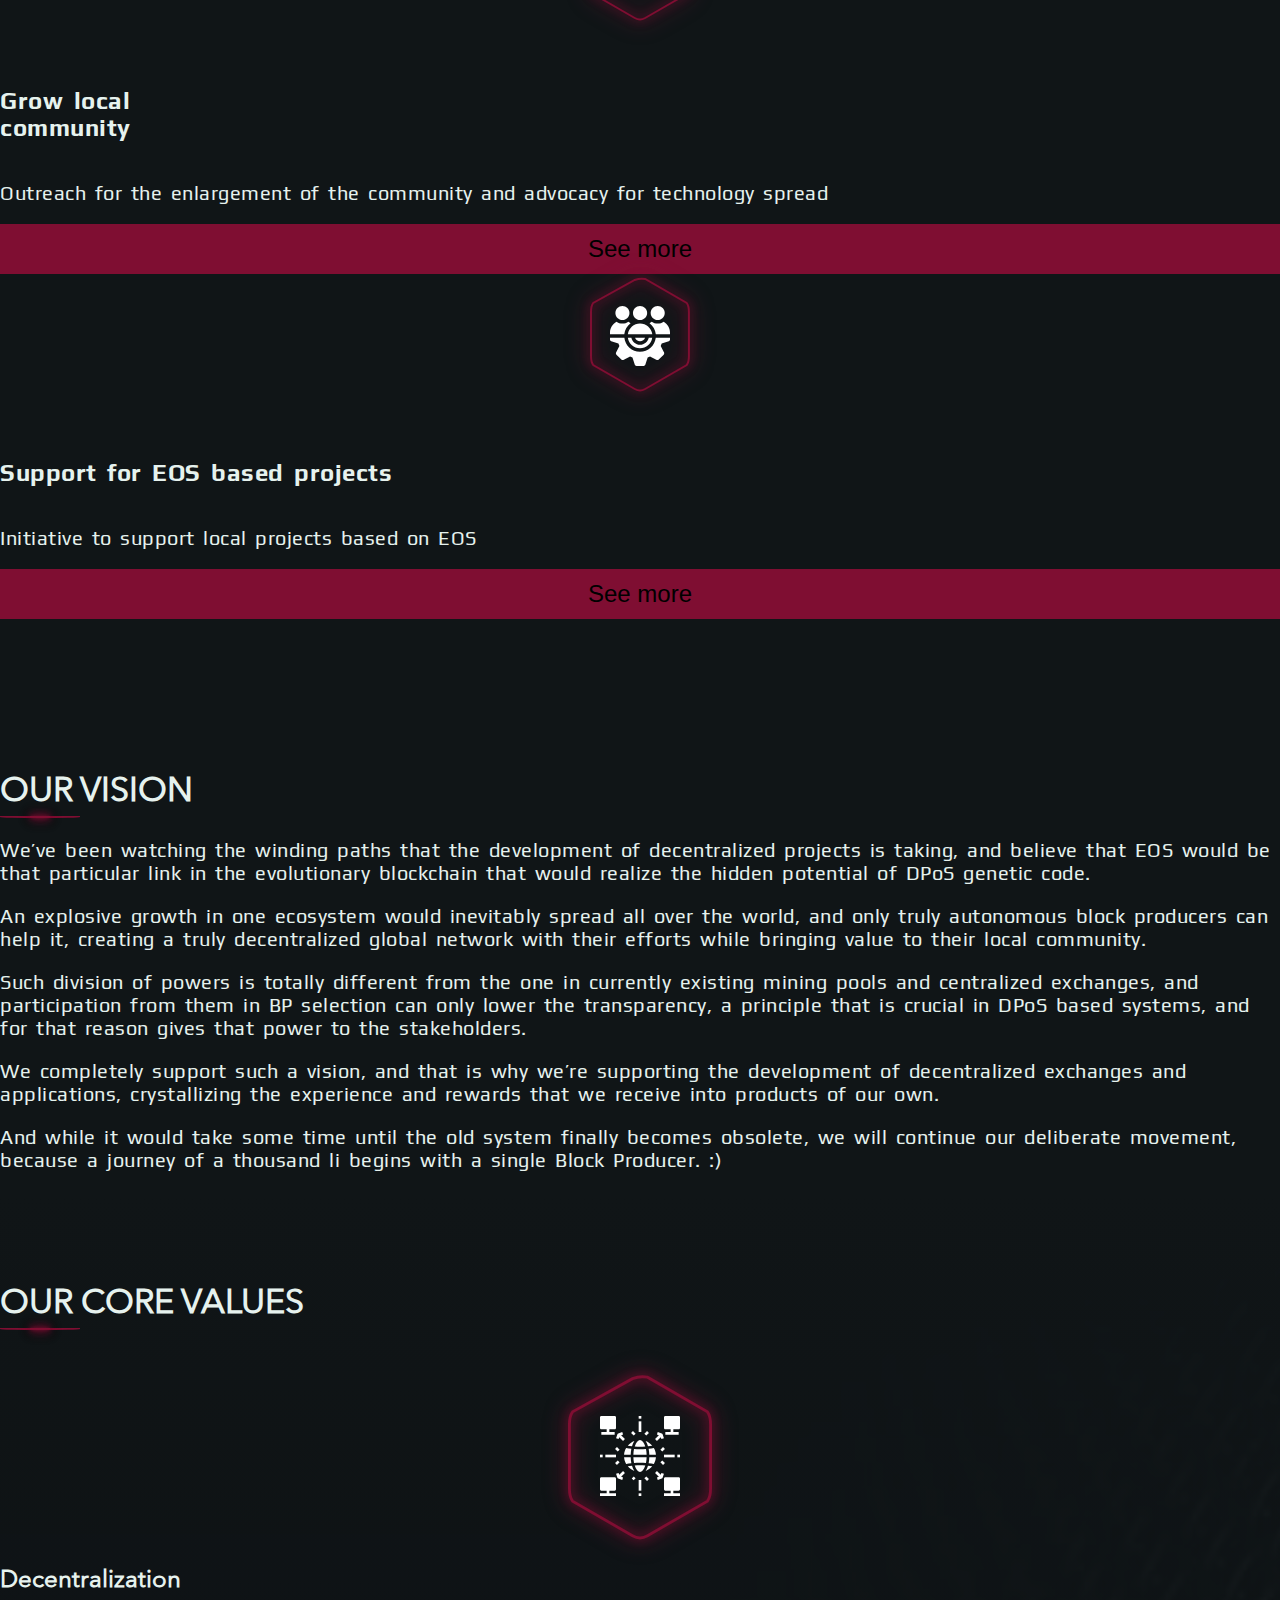
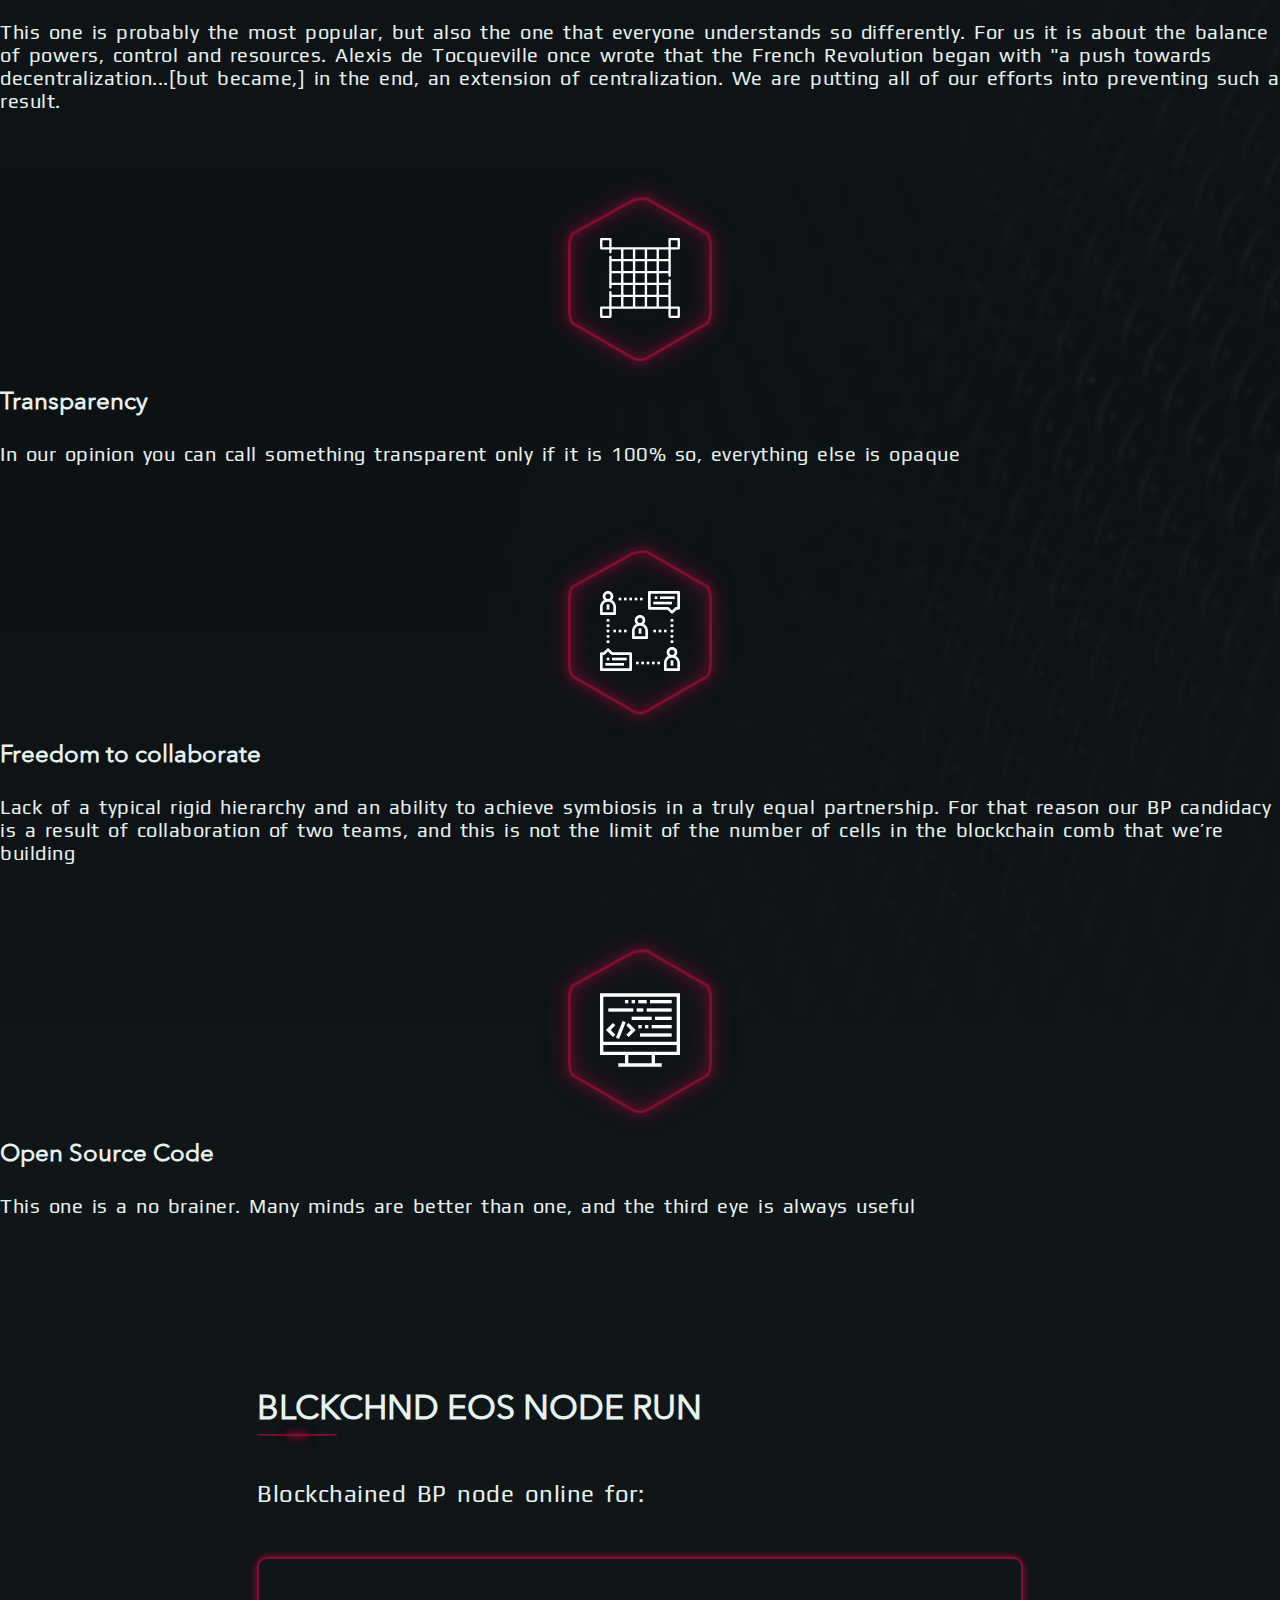
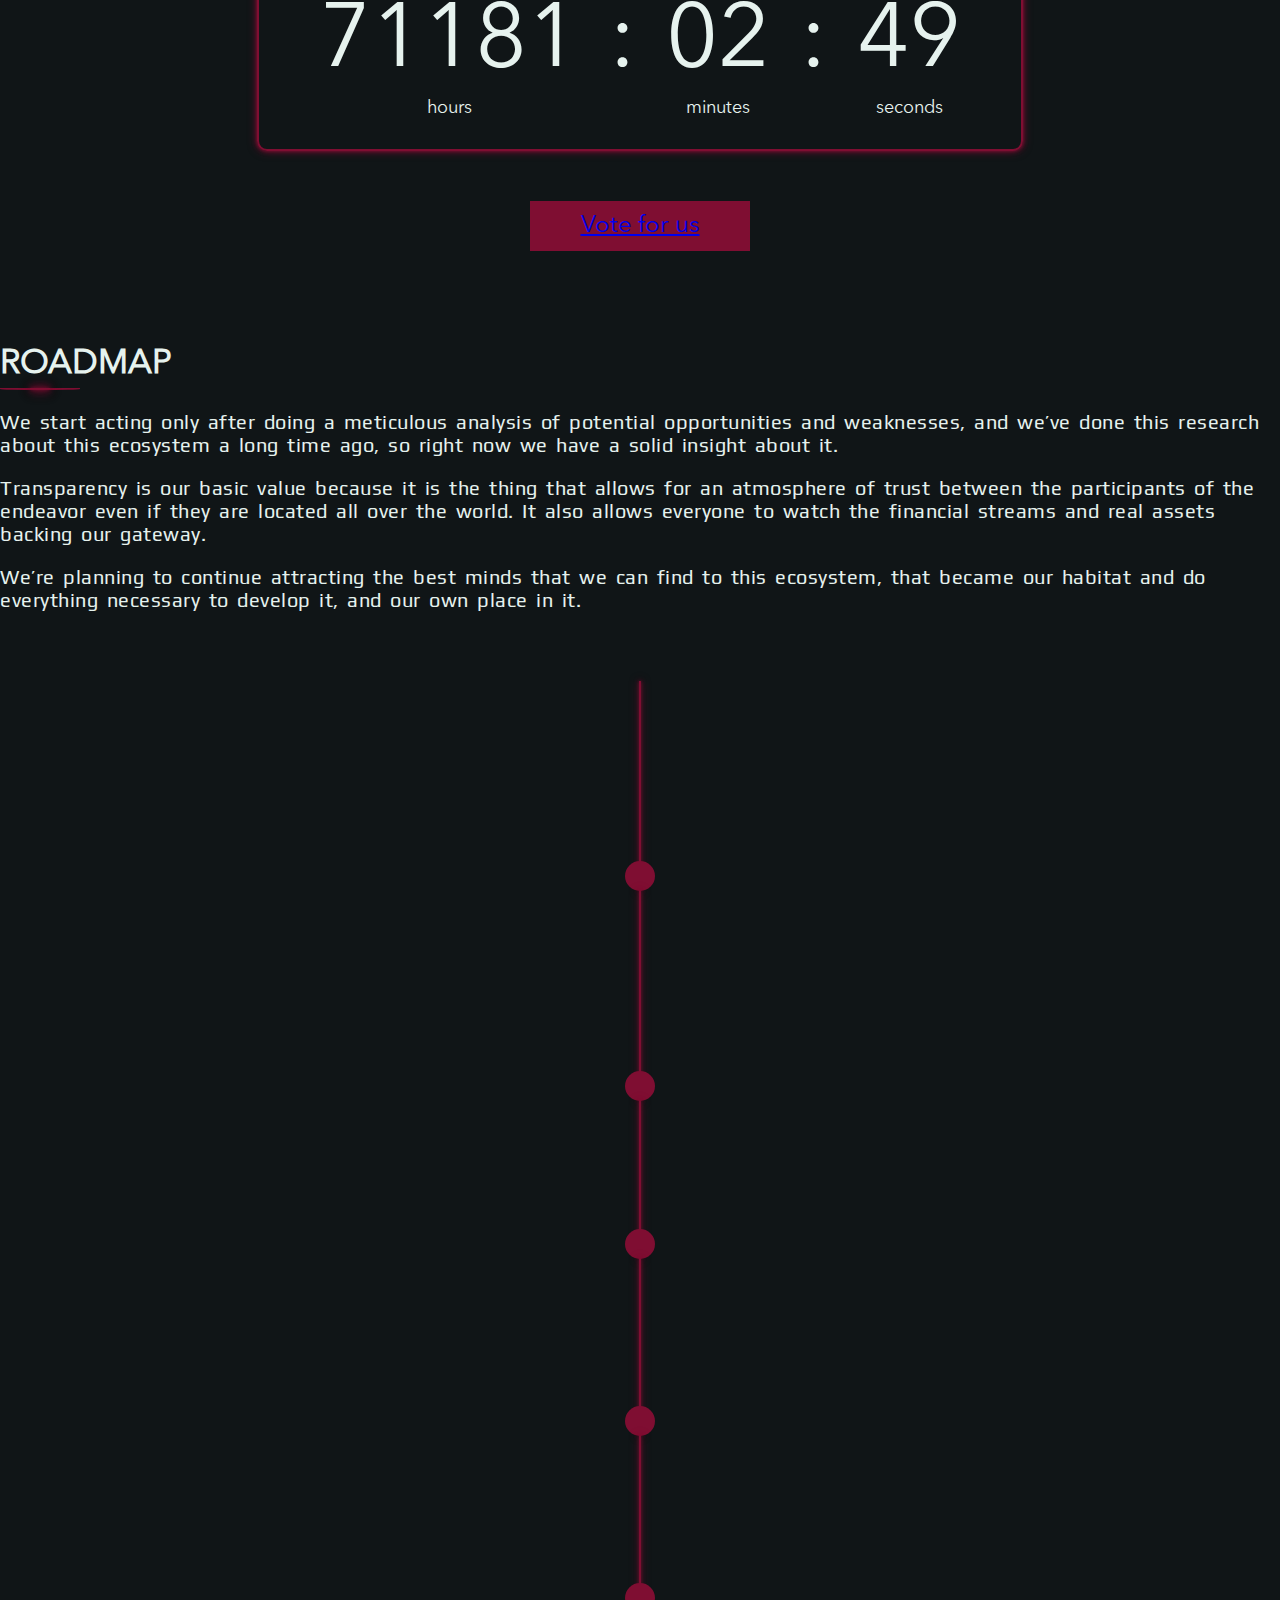
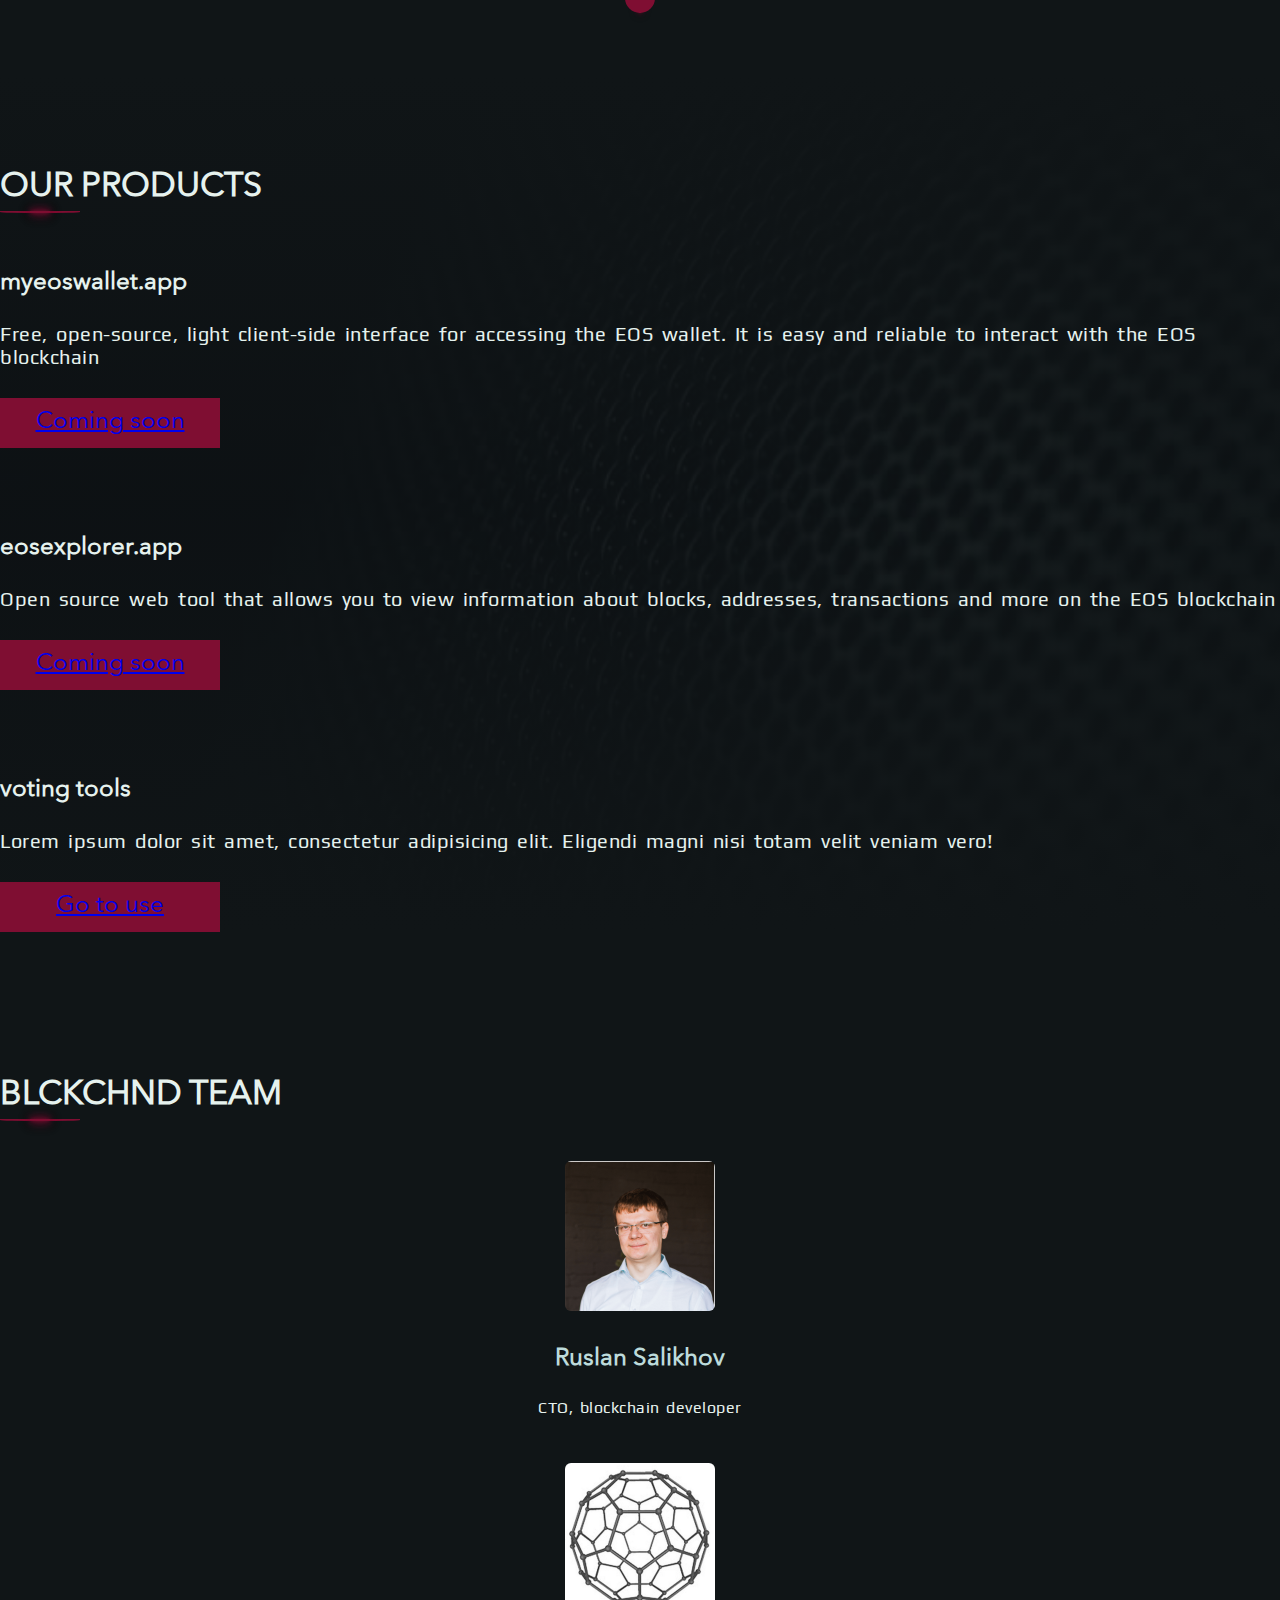
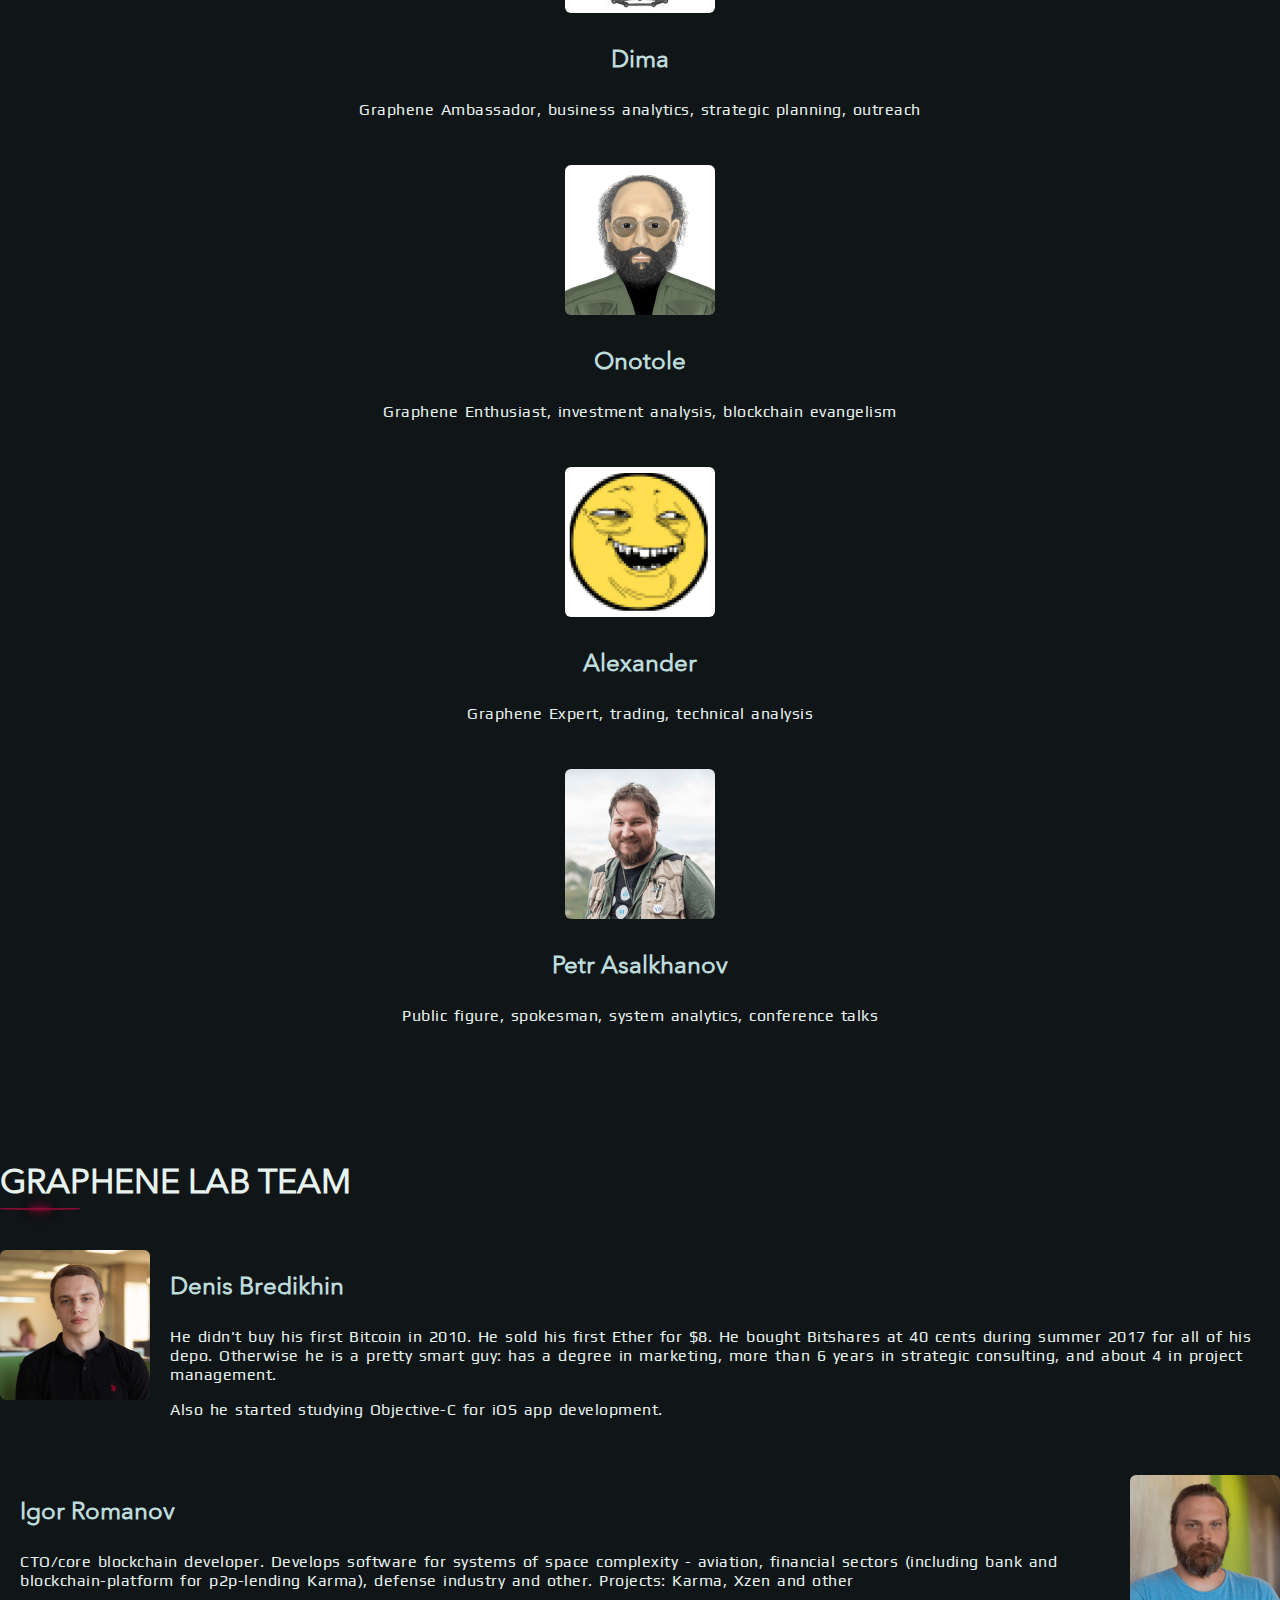
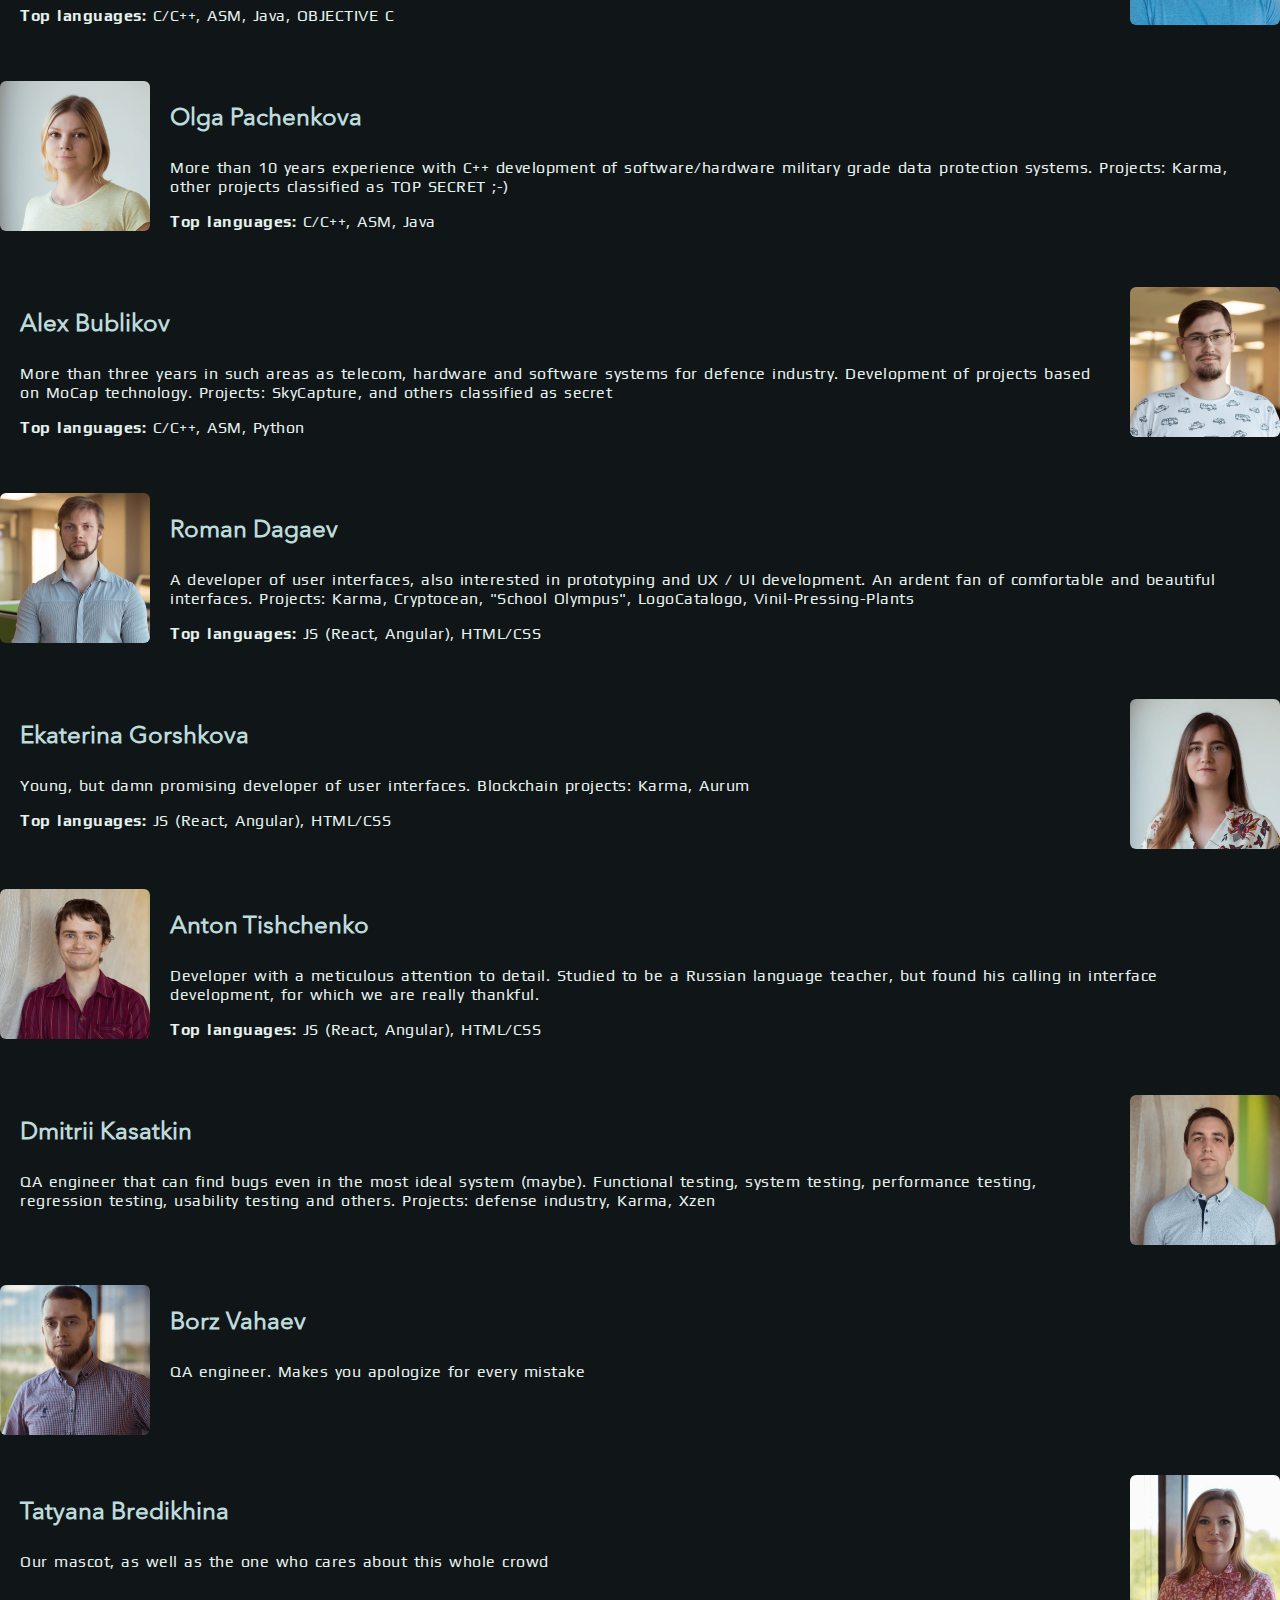
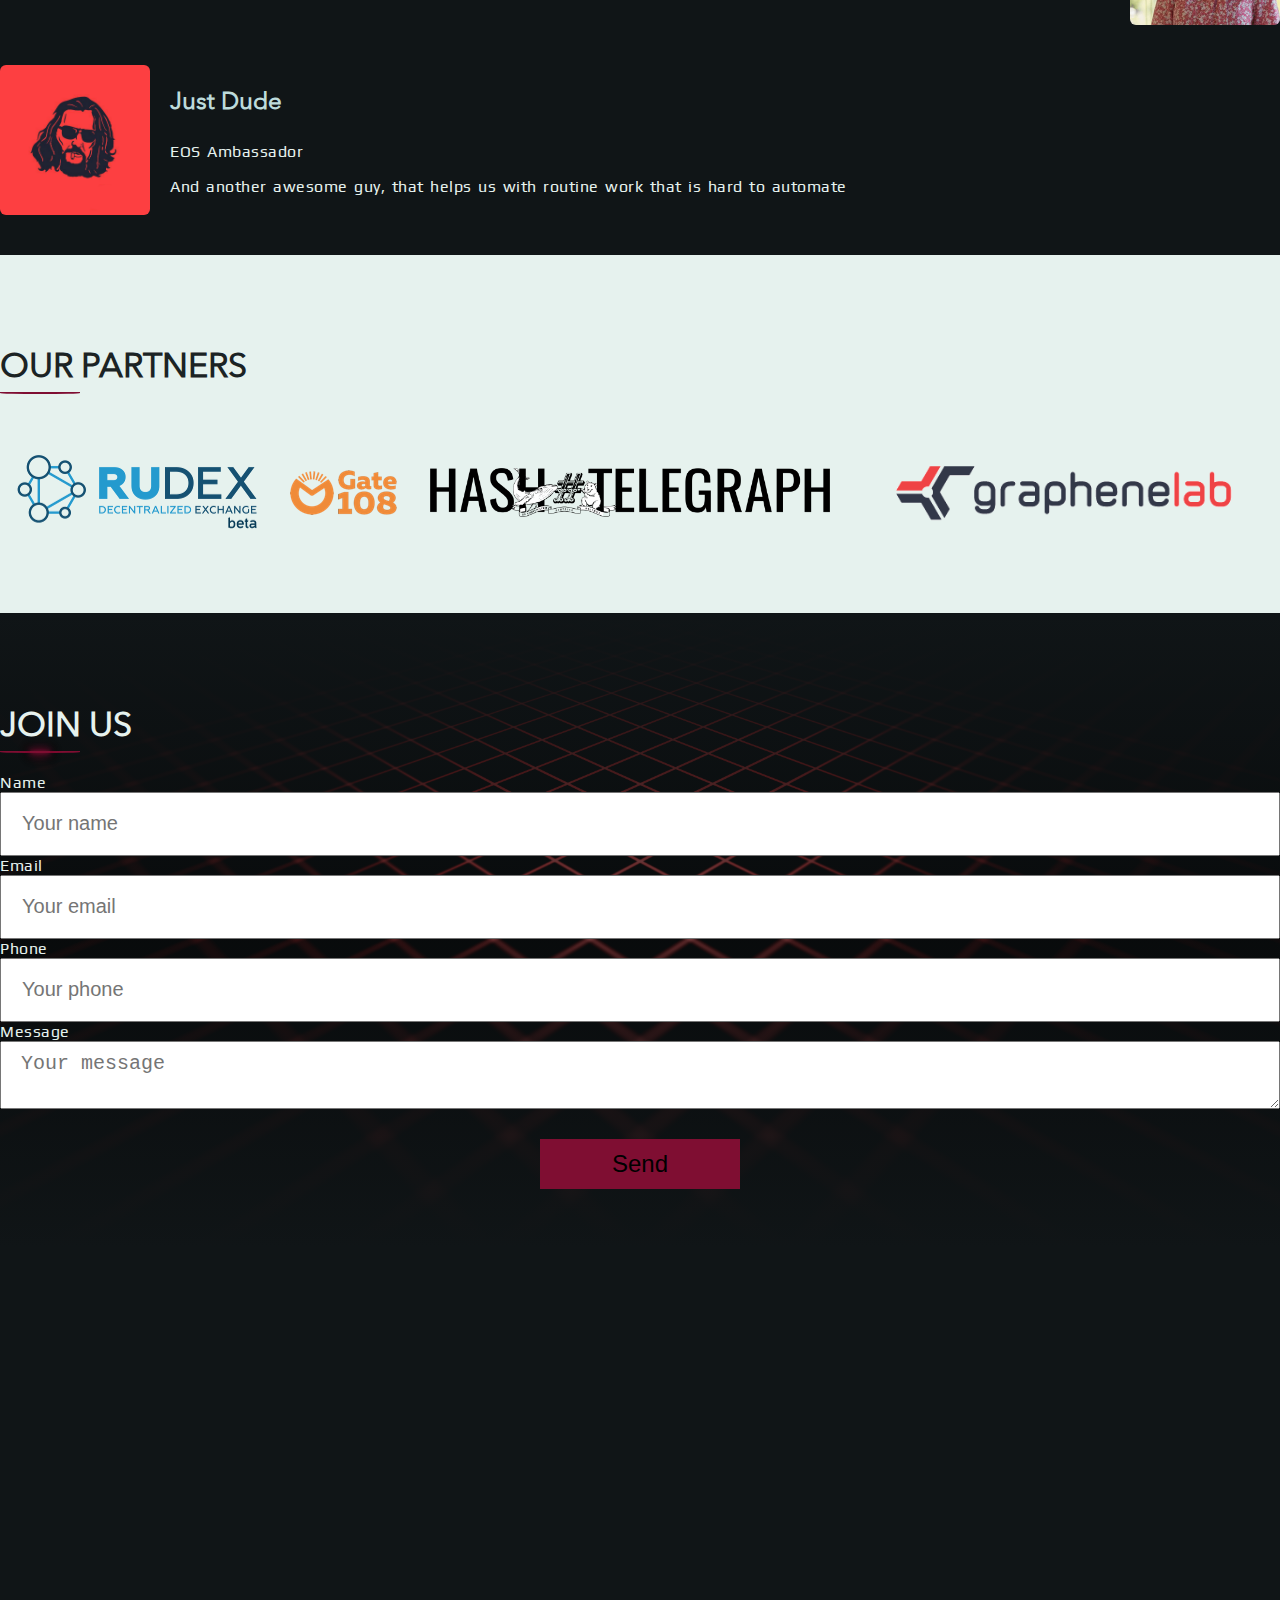
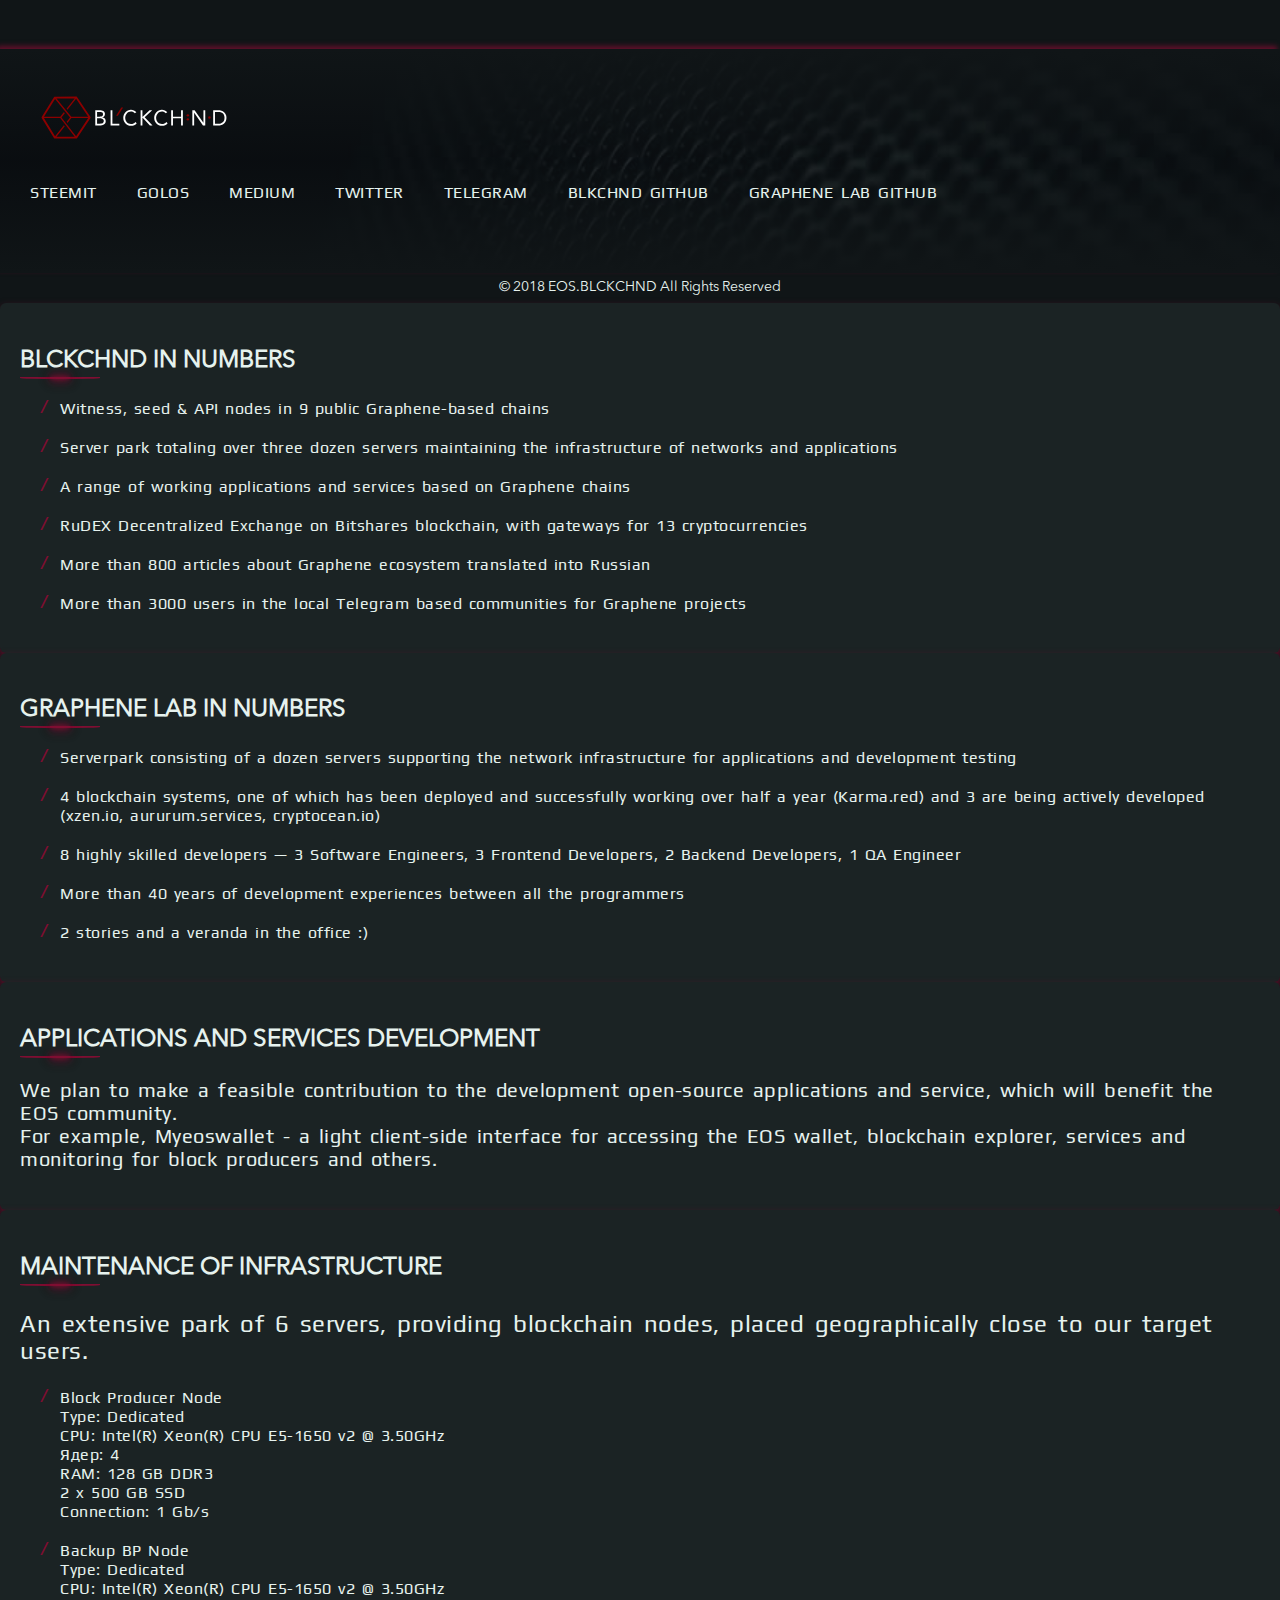
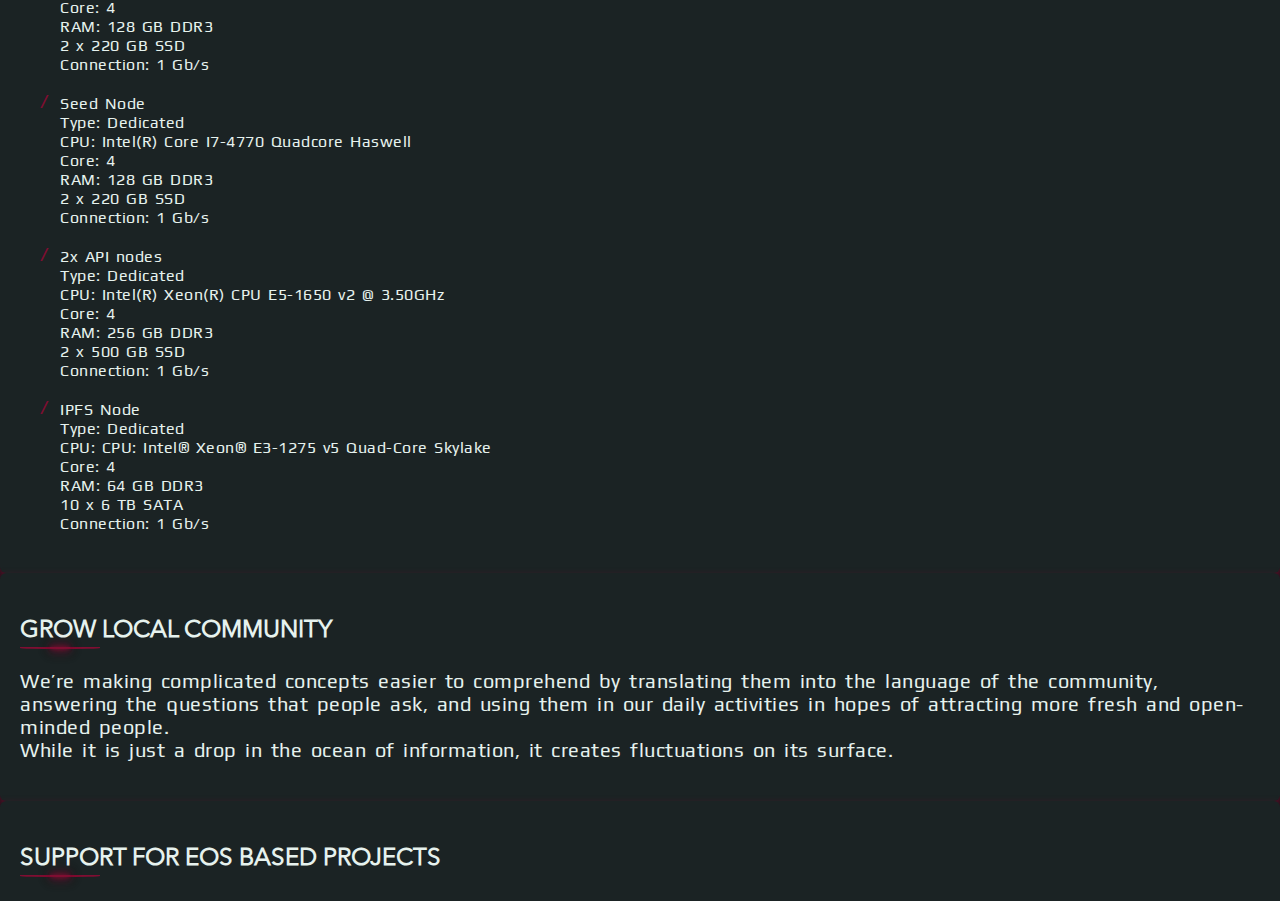
==== commit a9658701: "fix hexagon" ====
--- a/index.html
+++ b/index.html
@@ -82,7 +82,7 @@
                 <div class="mission__icon">
                     <svg version="1.1" xmlns="http://www.w3.org/2000/svg" width="104" height="120" class="hexagon">
                         <path class="hexagon__path"
-                              d="M46.76537180435968 2.9999999999999996Q51.96152422706631 0 57.157676649772945 3L98.726896031426 27Q103.92304845413263 30 103.92304845413263 36L103.92304845413263 84Q103.92304845413263 90 98.726896031426 93L57.157676649772945 117Q51.96152422706631 120 46.76537180435968 117L5.196152422706632 93Q0 90 0 84L0 36Q0 30 5.196152422706632 27Z"></path>
+                              d="M46.76537180435968 5.9999999999999996Q51.96152422706631 4 57.157676649772945 5L98.726896031426 29Q100.92304845413263 32 100.92304845413263 38L100.92304845413263 82Q100.92304845413263 88 98.726896031426 91L57.157676649772945 115Q51.96152422706631 118 46.76537180435968 115L5.196152422706632 91Q3 88 3 82L3 38Q3 32 5.196152422706632 29Z"></path>
                     </svg>
                     <i class="material-icons ">settings</i></div>
                 <h5 class="mission__title text--lg">Maintenance of infrastructure</h5>
@@ -94,10 +94,9 @@
             </div>
             <div class="text-center text--md col-lg-3 col-sm-6 col-xs-12 mission__item">
                 <div class="mission__icon">
-                    <svg version="1.1" xmlns="http://www.w3.org/2000/svg" width="104" height="120"
-                         viewbox="0 0 103.92304845413263 120" class="hexagon">
+                    <svg version="1.1" xmlns="http://www.w3.org/2000/svg" width="104" height="120" class="hexagon">
                         <path class="hexagon__path"
-                              d="M46.76537180435968 2.9999999999999996Q51.96152422706631 0 57.157676649772945 3L98.726896031426 27Q103.92304845413263 30 103.92304845413263 36L103.92304845413263 84Q103.92304845413263 90 98.726896031426 93L57.157676649772945 117Q51.96152422706631 120 46.76537180435968 117L5.196152422706632 93Q0 90 0 84L0 36Q0 30 5.196152422706632 27Z"></path>
+                              d="M46.76537180435968 5.9999999999999996Q51.96152422706631 4 57.157676649772945 5L98.726896031426 29Q100.92304845413263 32 100.92304845413263 38L100.92304845413263 82Q100.92304845413263 88 98.726896031426 91L57.157676649772945 115Q51.96152422706631 118 46.76537180435968 115L5.196152422706632 91Q3 88 3 82L3 38Q3 32 5.196152422706632 29Z"></path>
                     </svg>
                     <i class="material-icons ">build</i></div>
                 <h5 class="mission__title text--lg">Applications and Services development</h5>
@@ -107,10 +106,9 @@
             </div>
             <div class="text-center text--md col-lg-3 col-sm-6 col-xs-12 mission__item">
                 <div class="mission__icon">
-                    <svg version="1.1" xmlns="http://www.w3.org/2000/svg" width="104" height="120"
-                         viewbox="0 0 103.92304845413263 120" class="hexagon">
+                    <svg version="1.1" xmlns="http://www.w3.org/2000/svg" width="104" height="120" class="hexagon">
                         <path class="hexagon__path"
-                              d="M46.76537180435968 2.9999999999999996Q51.96152422706631 0 57.157676649772945 3L98.726896031426 27Q103.92304845413263 30 103.92304845413263 36L103.92304845413263 84Q103.92304845413263 90 98.726896031426 93L57.157676649772945 117Q51.96152422706631 120 46.76537180435968 117L5.196152422706632 93Q0 90 0 84L0 36Q0 30 5.196152422706632 27Z"></path>
+                              d="M46.76537180435968 5.9999999999999996Q51.96152422706631 4 57.157676649772945 5L98.726896031426 29Q100.92304845413263 32 100.92304845413263 38L100.92304845413263 82Q100.92304845413263 88 98.726896031426 91L57.157676649772945 115Q51.96152422706631 118 46.76537180435968 115L5.196152422706632 91Q3 88 3 82L3 38Q3 32 5.196152422706632 29Z"></path>
                     </svg>
                     <i class="material-icons ">people</i></div>
                 <h5 class="mission__title text--lg">Grow local <br> community</h5>
@@ -122,10 +120,9 @@
             </div>
             <div class="text-center text--md col-lg-3 col-sm-6 col-xs-12 mission__item">
                 <div class="mission__icon">
-                    <svg version="1.1" xmlns="http://www.w3.org/2000/svg" width="104" height="120"
-                         viewbox="0 0 103.92304845413263 120" class="hexagon">
+                    <svg version="1.1" xmlns="http://www.w3.org/2000/svg" width="104" height="120" class="hexagon">
                         <path class="hexagon__path"
-                              d="M46.76537180435968 2.9999999999999996Q51.96152422706631 0 57.157676649772945 3L98.726896031426 27Q103.92304845413263 30 103.92304845413263 36L103.92304845413263 84Q103.92304845413263 90 98.726896031426 93L57.157676649772945 117Q51.96152422706631 120 46.76537180435968 117L5.196152422706632 93Q0 90 0 84L0 36Q0 30 5.196152422706632 27Z"></path>
+                              d="M46.76537180435968 5.9999999999999996Q51.96152422706631 4 57.157676649772945 5L98.726896031426 29Q100.92304845413263 32 100.92304845413263 38L100.92304845413263 82Q100.92304845413263 88 98.726896031426 91L57.157676649772945 115Q51.96152422706631 118 46.76537180435968 115L5.196152422706632 91Q3 88 3 82L3 38Q3 32 5.196152422706632 29Z"></path>
                     </svg>
                     <img src="img/support.svg" alt="" class="material-icons"></div>
                 <h5 class="mission__title text--lg">Support for EOS based projects</h5>
@@ -175,7 +172,7 @@
                 <svg version="1.1" xmlns="http://www.w3.org/2000/svg" width="150" height="173"
                      viewbox="0 0 103.92304845413263 120" class="hexagon">
                     <path class="hexagon__path"
-                          d="M46.76537180435968 2.9999999999999996Q51.96152422706631 0 57.157676649772945 3L98.726896031426 27Q103.92304845413263 30 103.92304845413263 36L103.92304845413263 84Q103.92304845413263 90 98.726896031426 93L57.157676649772945 117Q51.96152422706631 120 46.76537180435968 117L5.196152422706632 93Q0 90 0 84L0 36Q0 30 5.196152422706632 27Z"></path>
+                          d="M46.76537180435968 5.9999999999999996Q51.96152422706631 4 57.157676649772945 5L98.726896031426 29Q100.92304845413263 32 100.92304845413263 38L100.92304845413263 82Q100.92304845413263 88 98.726896031426 91L57.157676649772945 115Q51.96152422706631 118 46.76537180435968 115L5.196152422706632 91Q3 88 3 82L3 38Q3 32 5.196152422706632 29Z"></path>
                 </svg>
                 <img src="img/decentralized.svg" alt="" class="image"></div>
             <div class="col-md-9">
@@ -193,7 +190,7 @@
                 <svg version="1.1" xmlns="http://www.w3.org/2000/svg" width="150" height="173"
                      viewbox="0 0 103.92304845413263 120" class="hexagon">
                     <path class="hexagon__path"
-                          d="M46.76537180435968 2.9999999999999996Q51.96152422706631 0 57.157676649772945 3L98.726896031426 27Q103.92304845413263 30 103.92304845413263 36L103.92304845413263 84Q103.92304845413263 90 98.726896031426 93L57.157676649772945 117Q51.96152422706631 120 46.76537180435968 117L5.196152422706632 93Q0 90 0 84L0 36Q0 30 5.196152422706632 27Z"></path>
+                          d="M46.76537180435968 5.9999999999999996Q51.96152422706631 4 57.157676649772945 5L98.726896031426 29Q100.92304845413263 32 100.92304845413263 38L100.92304845413263 82Q100.92304845413263 88 98.726896031426 91L57.157676649772945 115Q51.96152422706631 118 46.76537180435968 115L5.196152422706632 91Q3 88 3 82L3 38Q3 32 5.196152422706632 29Z"></path>
                 </svg>
                 <img src="img/opacity.svg" alt="" class="image"></div>
             <div class="col-md-9">
@@ -207,7 +204,7 @@
                 <svg version="1.1" xmlns="http://www.w3.org/2000/svg" width="150" height="173"
                      viewbox="0 0 103.92304845413263 120" class="hexagon">
                     <path class="hexagon__path"
-                          d="M46.76537180435968 2.9999999999999996Q51.96152422706631 0 57.157676649772945 3L98.726896031426 27Q103.92304845413263 30 103.92304845413263 36L103.92304845413263 84Q103.92304845413263 90 98.726896031426 93L57.157676649772945 117Q51.96152422706631 120 46.76537180435968 117L5.196152422706632 93Q0 90 0 84L0 36Q0 30 5.196152422706632 27Z"></path>
+                          d="M46.76537180435968 5.9999999999999996Q51.96152422706631 4 57.157676649772945 5L98.726896031426 29Q100.92304845413263 32 100.92304845413263 38L100.92304845413263 82Q100.92304845413263 88 98.726896031426 91L57.157676649772945 115Q51.96152422706631 118 46.76537180435968 115L5.196152422706632 91Q3 88 3 82L3 38Q3 32 5.196152422706632 29Z"></path>
                 </svg>
                 <img src="img/network.svg" alt="" class="image"></div>
             <div class="col-md-9">
@@ -223,7 +220,7 @@
                 <svg version="1.1" xmlns="http://www.w3.org/2000/svg" width="150" height="173"
                      viewbox="0 0 103.92304845413263 120" class="hexagon">
                     <path class="hexagon__path"
-                          d="M46.76537180435968 2.9999999999999996Q51.96152422706631 0 57.157676649772945 3L98.726896031426 27Q103.92304845413263 30 103.92304845413263 36L103.92304845413263 84Q103.92304845413263 90 98.726896031426 93L57.157676649772945 117Q51.96152422706631 120 46.76537180435968 117L5.196152422706632 93Q0 90 0 84L0 36Q0 30 5.196152422706632 27Z"></path>
+                          d="M46.76537180435968 5.9999999999999996Q51.96152422706631 4 57.157676649772945 5L98.726896031426 29Q100.92304845413263 32 100.92304845413263 38L100.92304845413263 82Q100.92304845413263 88 98.726896031426 91L57.157676649772945 115Q51.96152422706631 118 46.76537180435968 115L5.196152422706632 91Q3 88 3 82L3 38Q3 32 5.196152422706632 29Z"></path>
                 </svg>
                 <img src="img/coding.svg" alt="" class="image"></div>
             <div class="col-md-9">
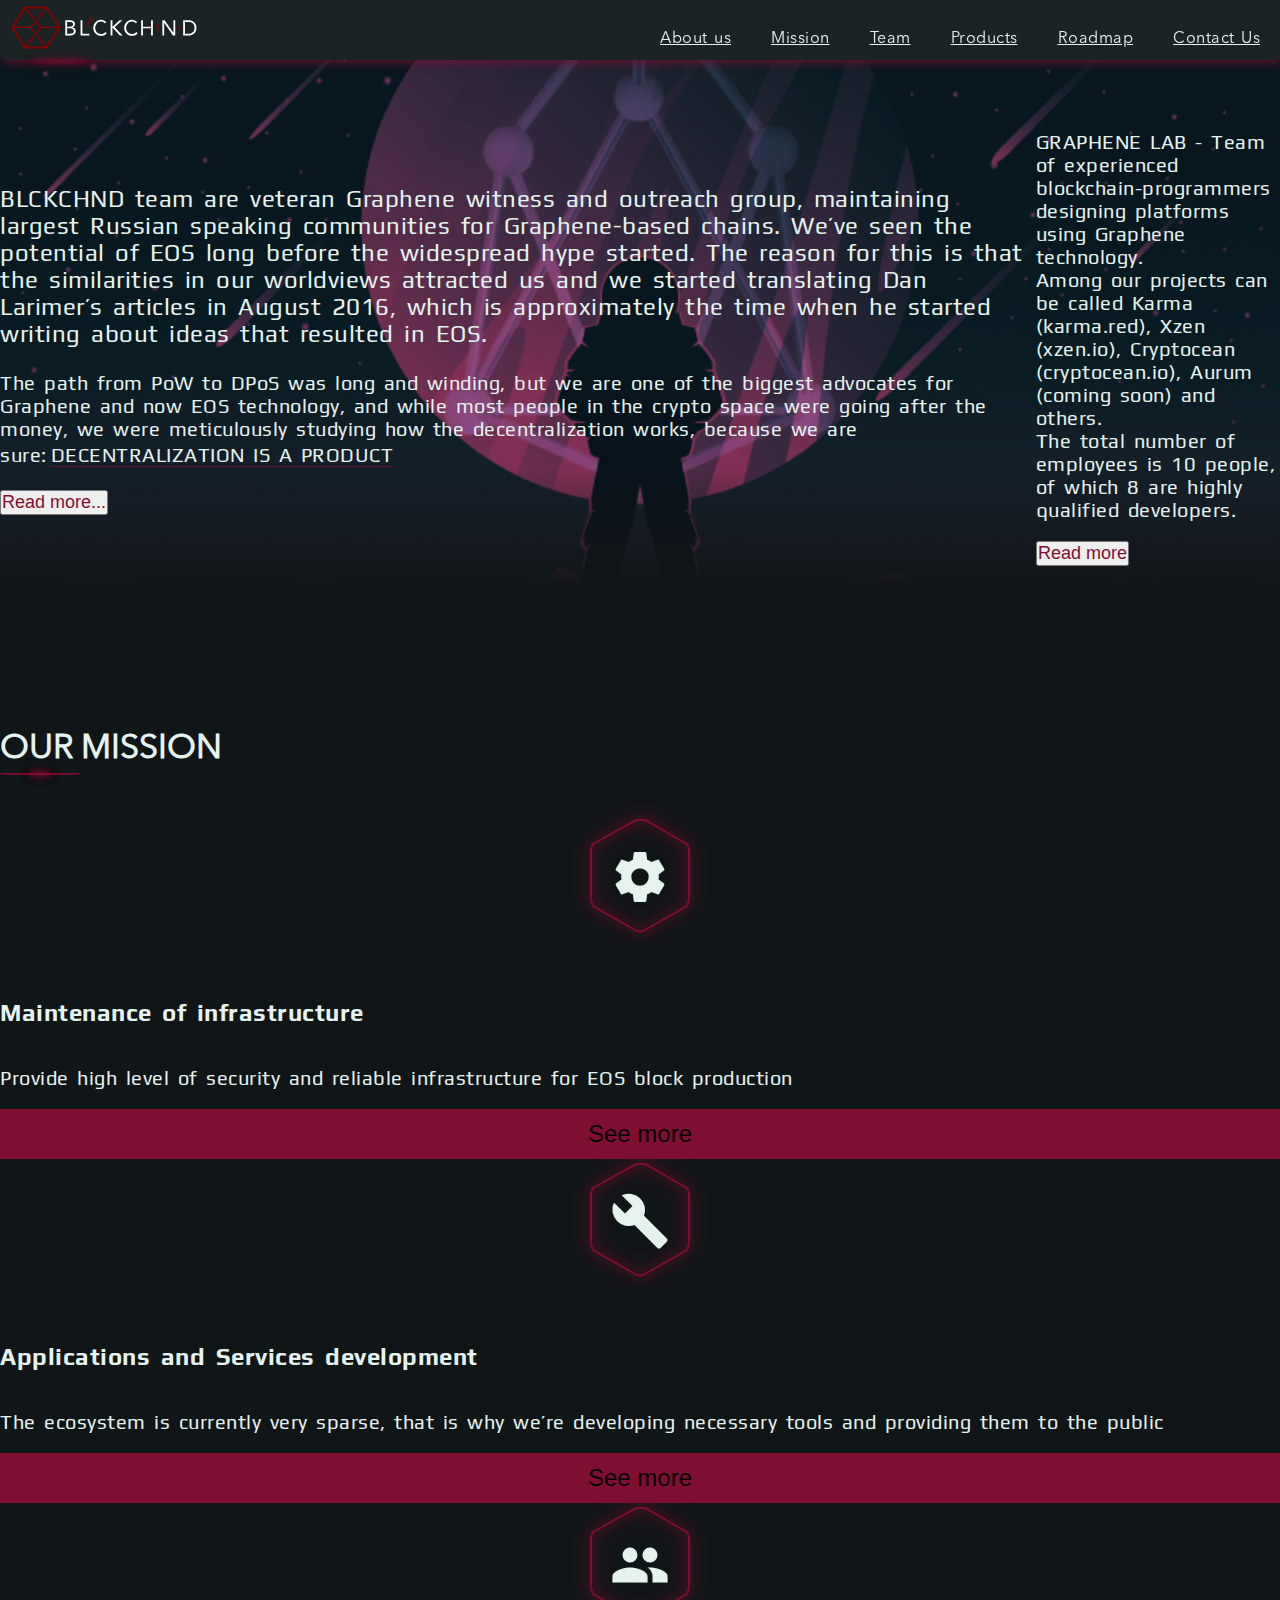
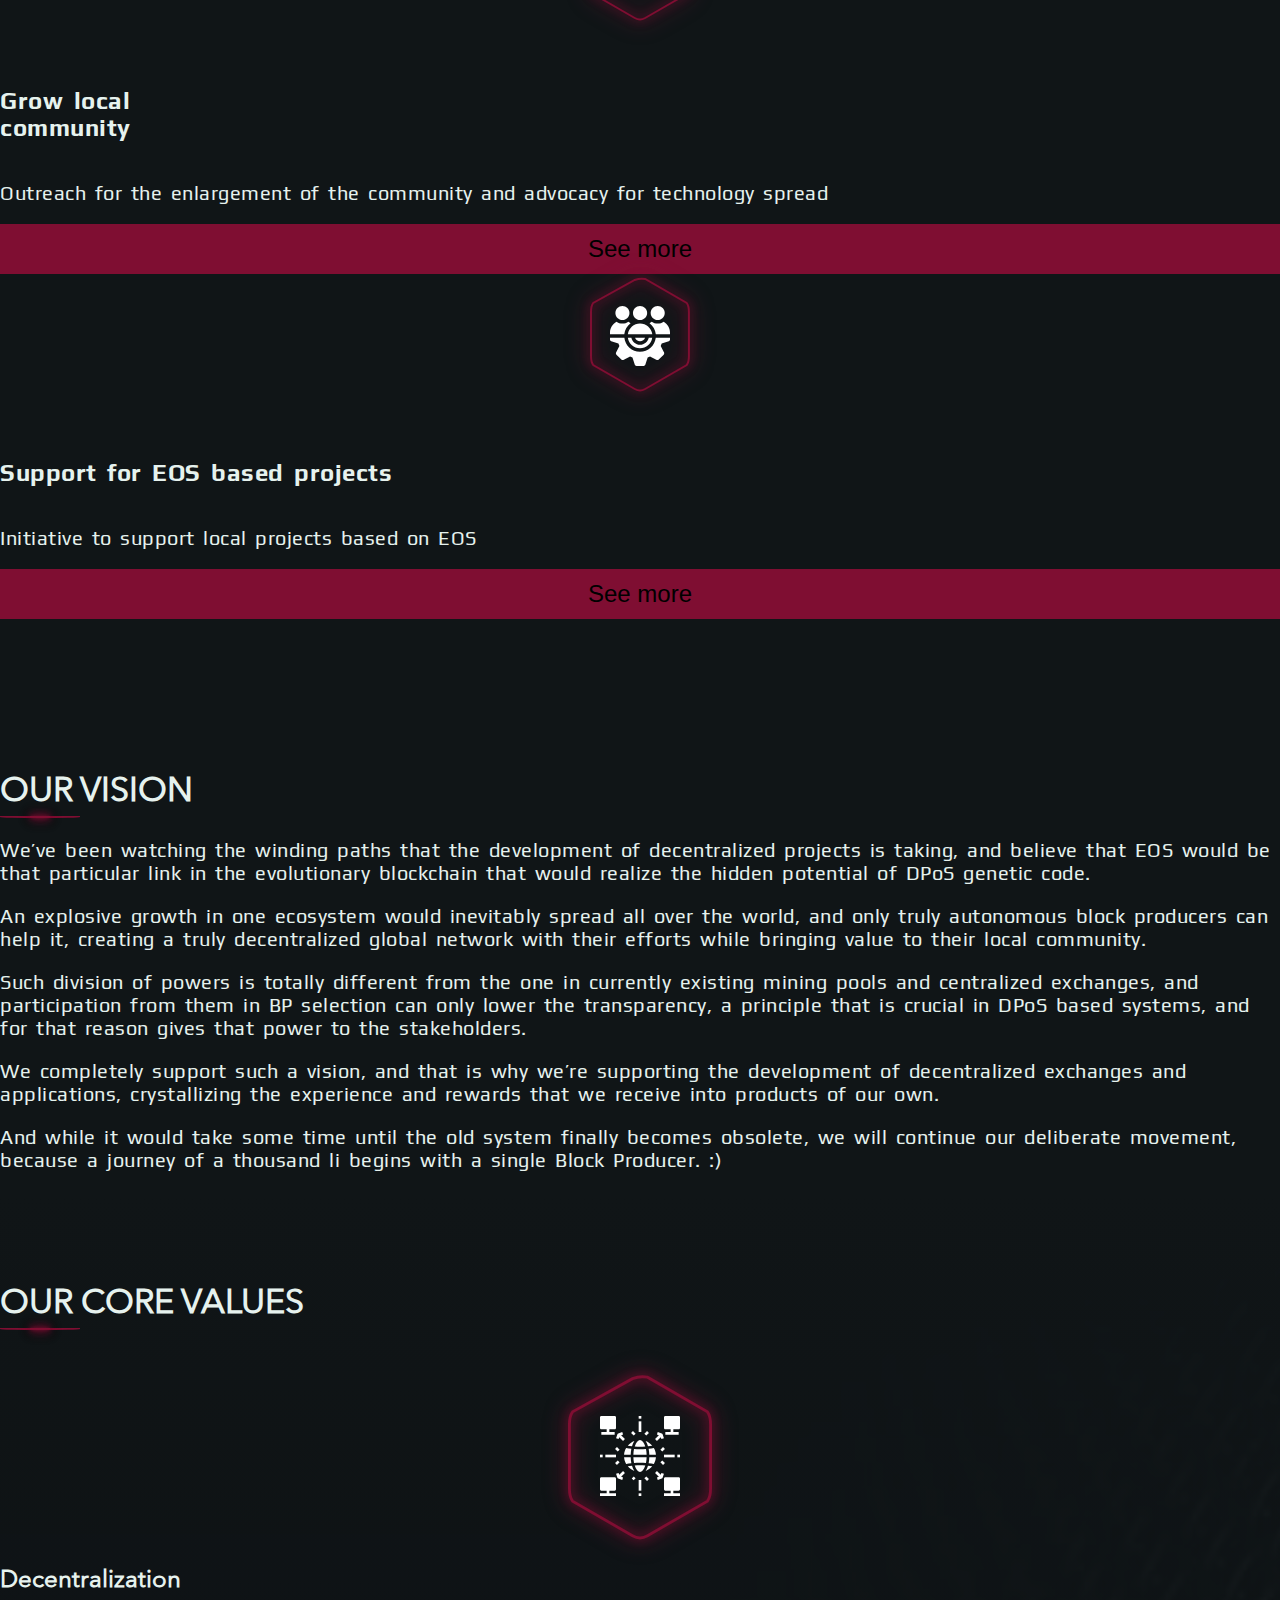
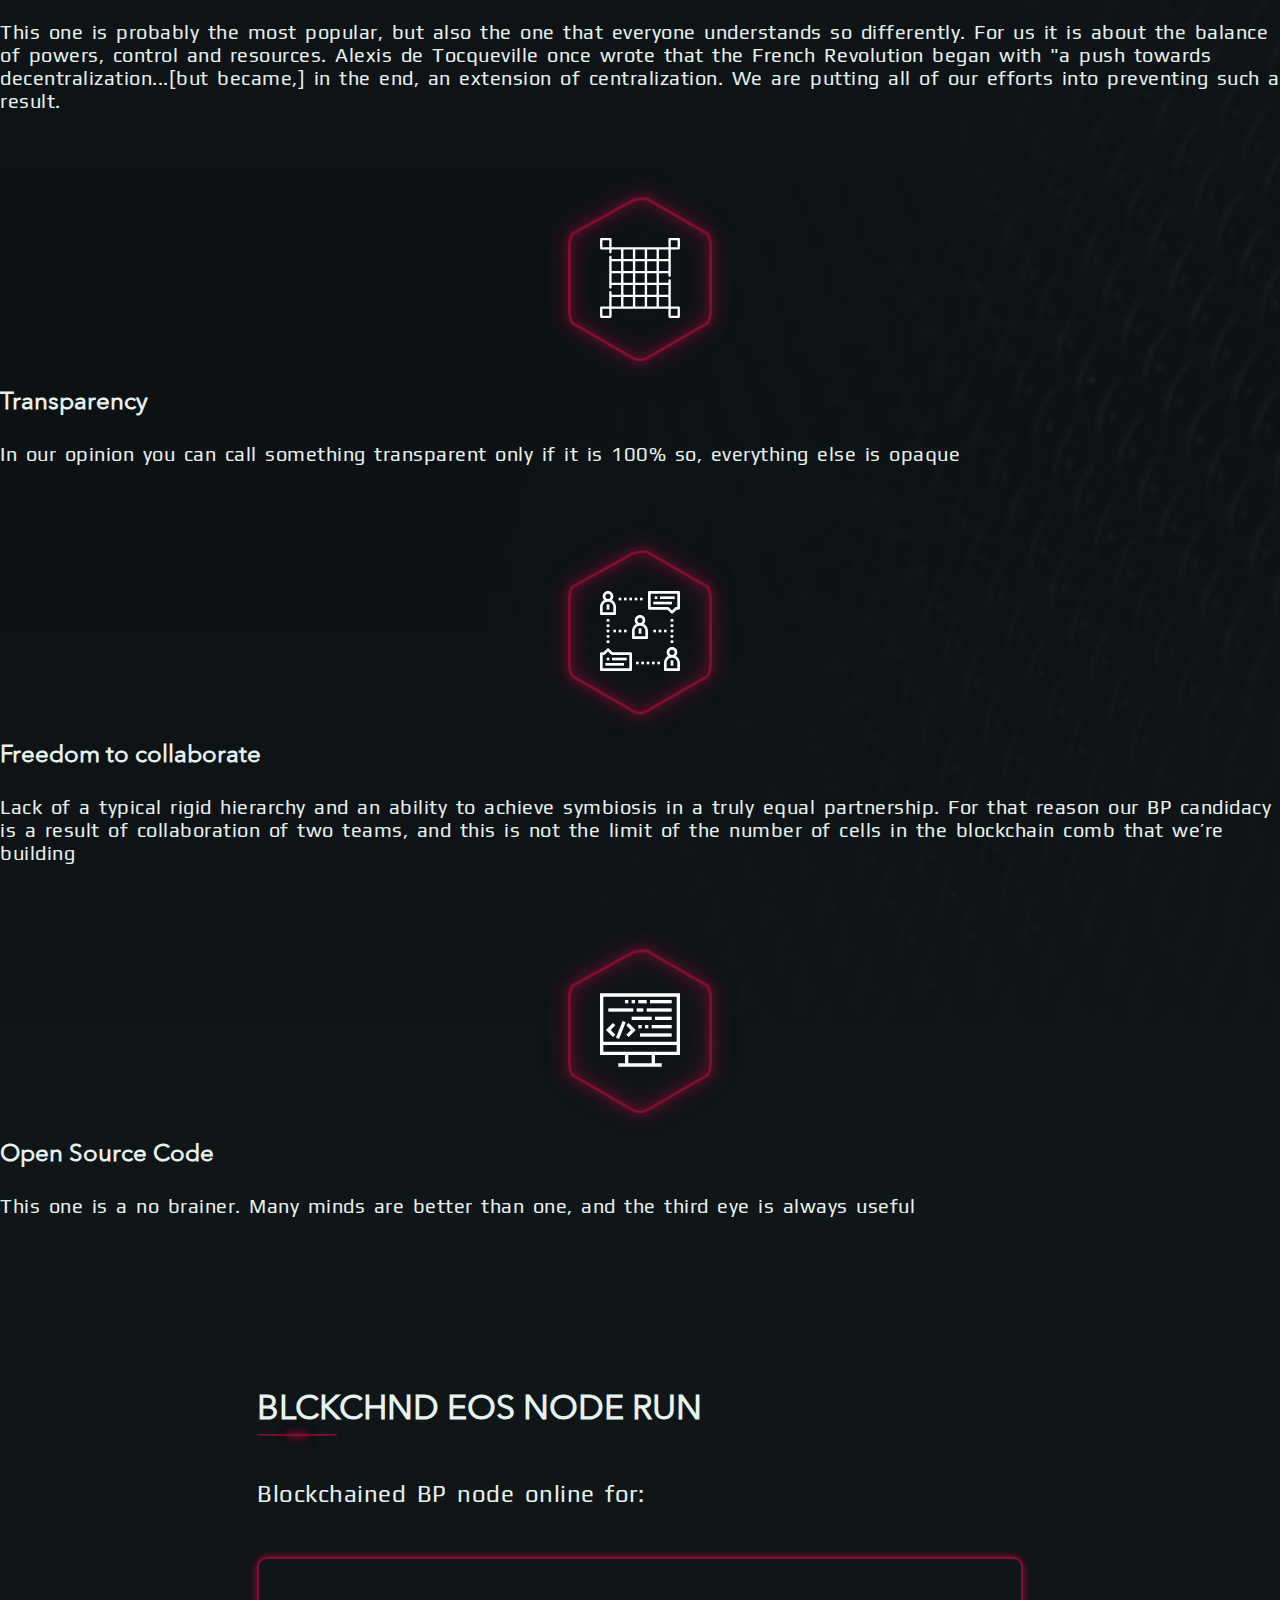
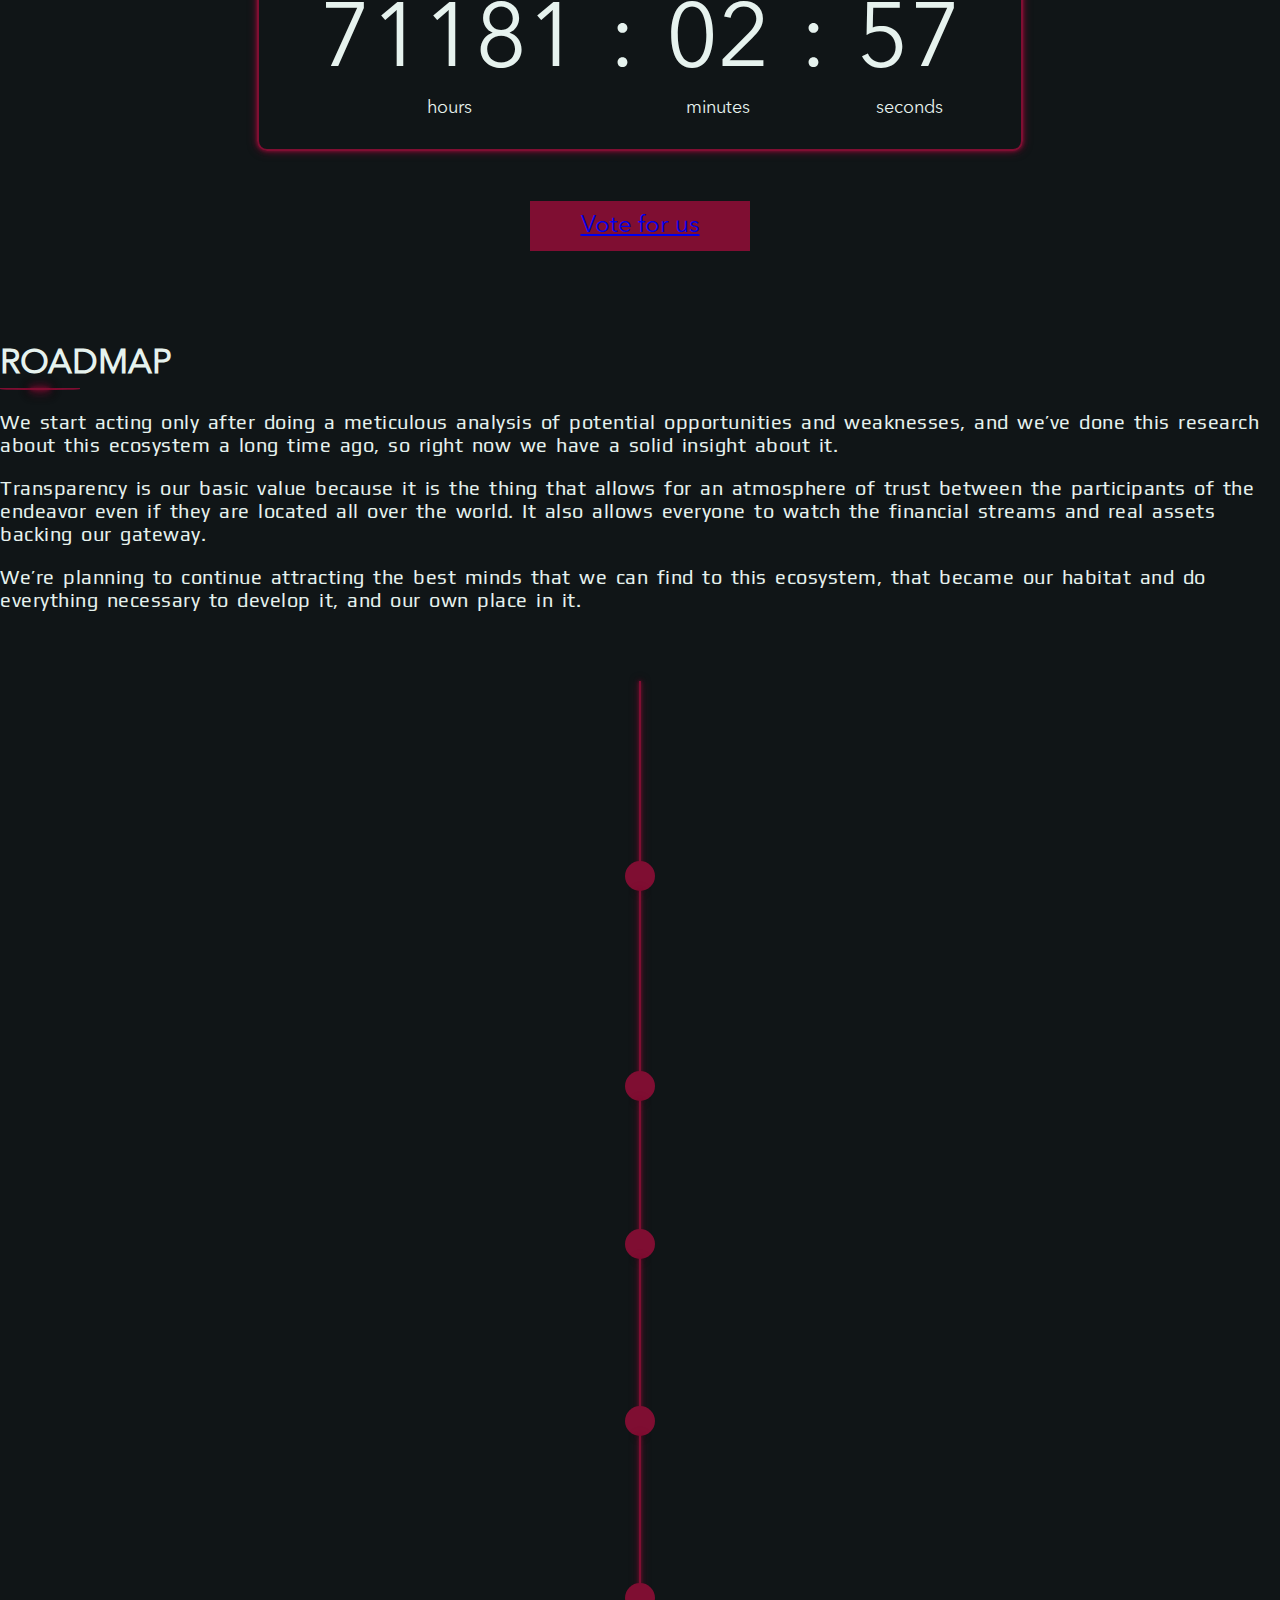
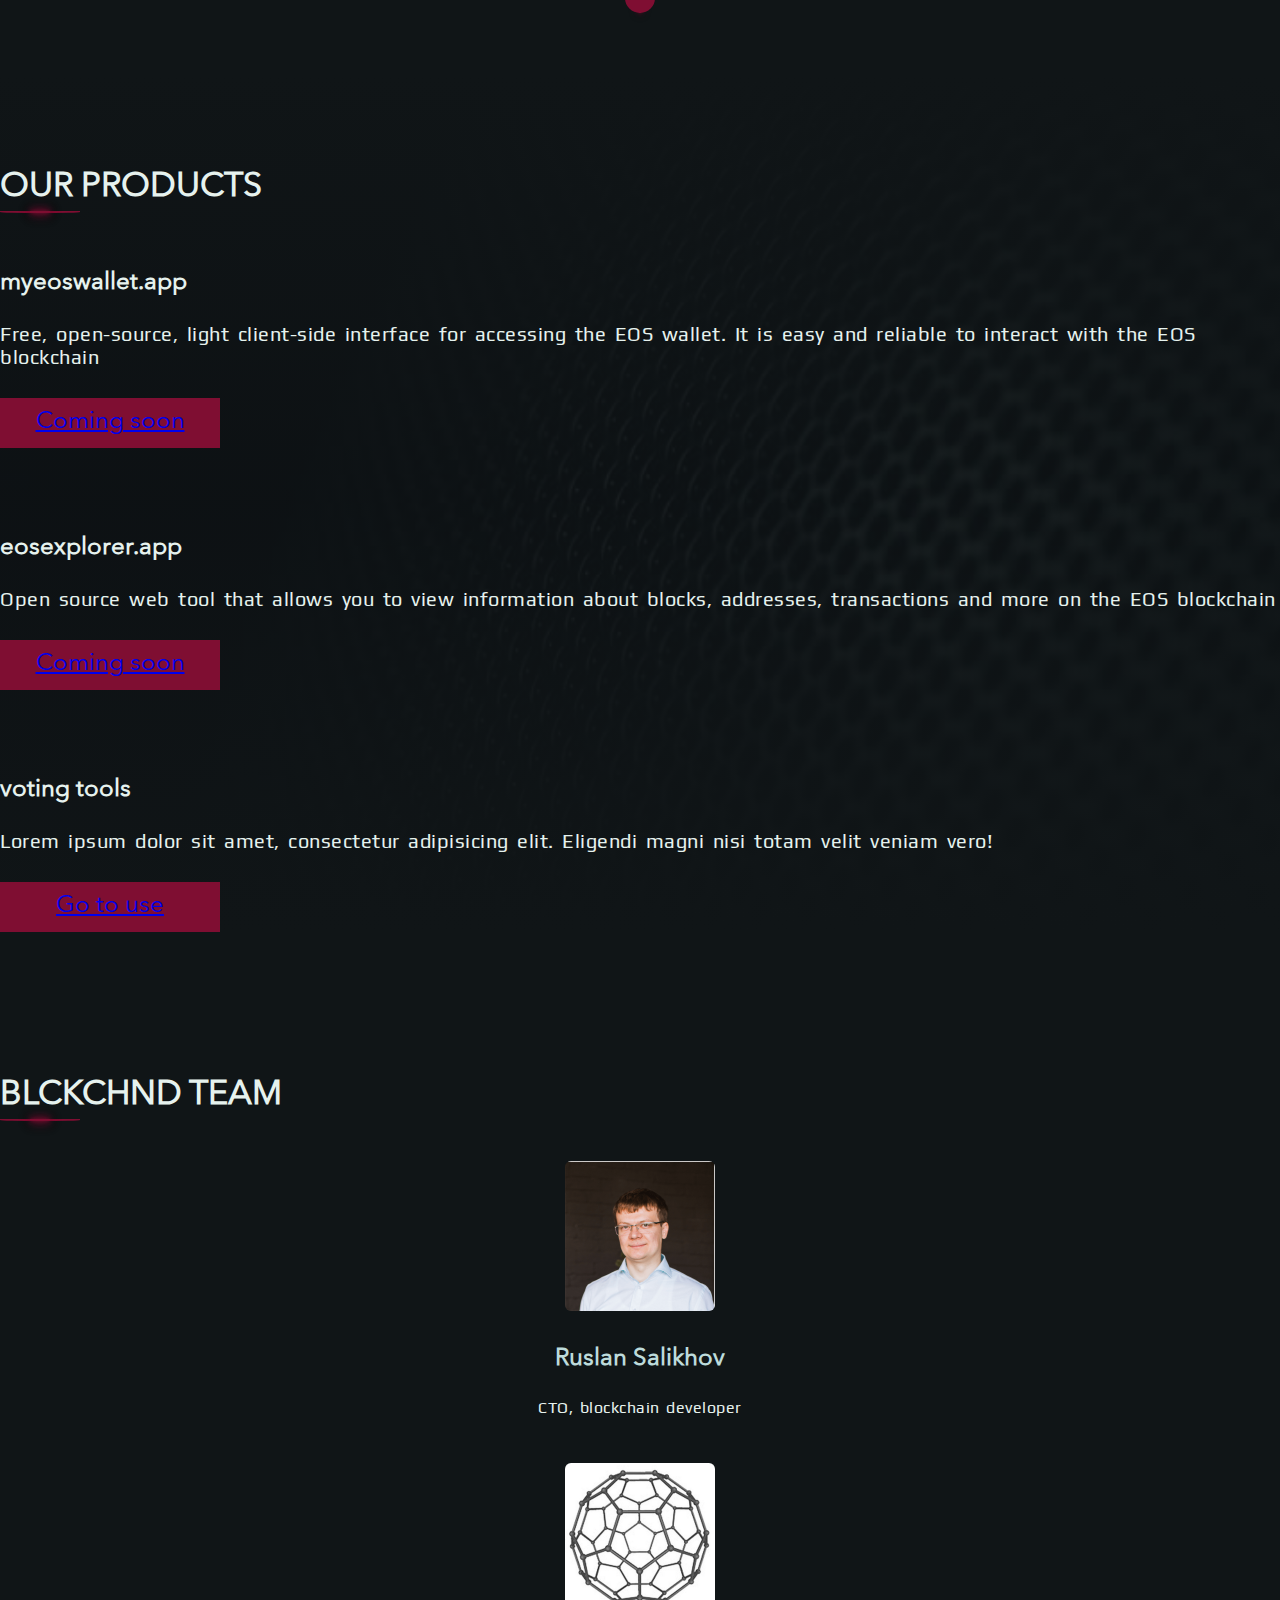
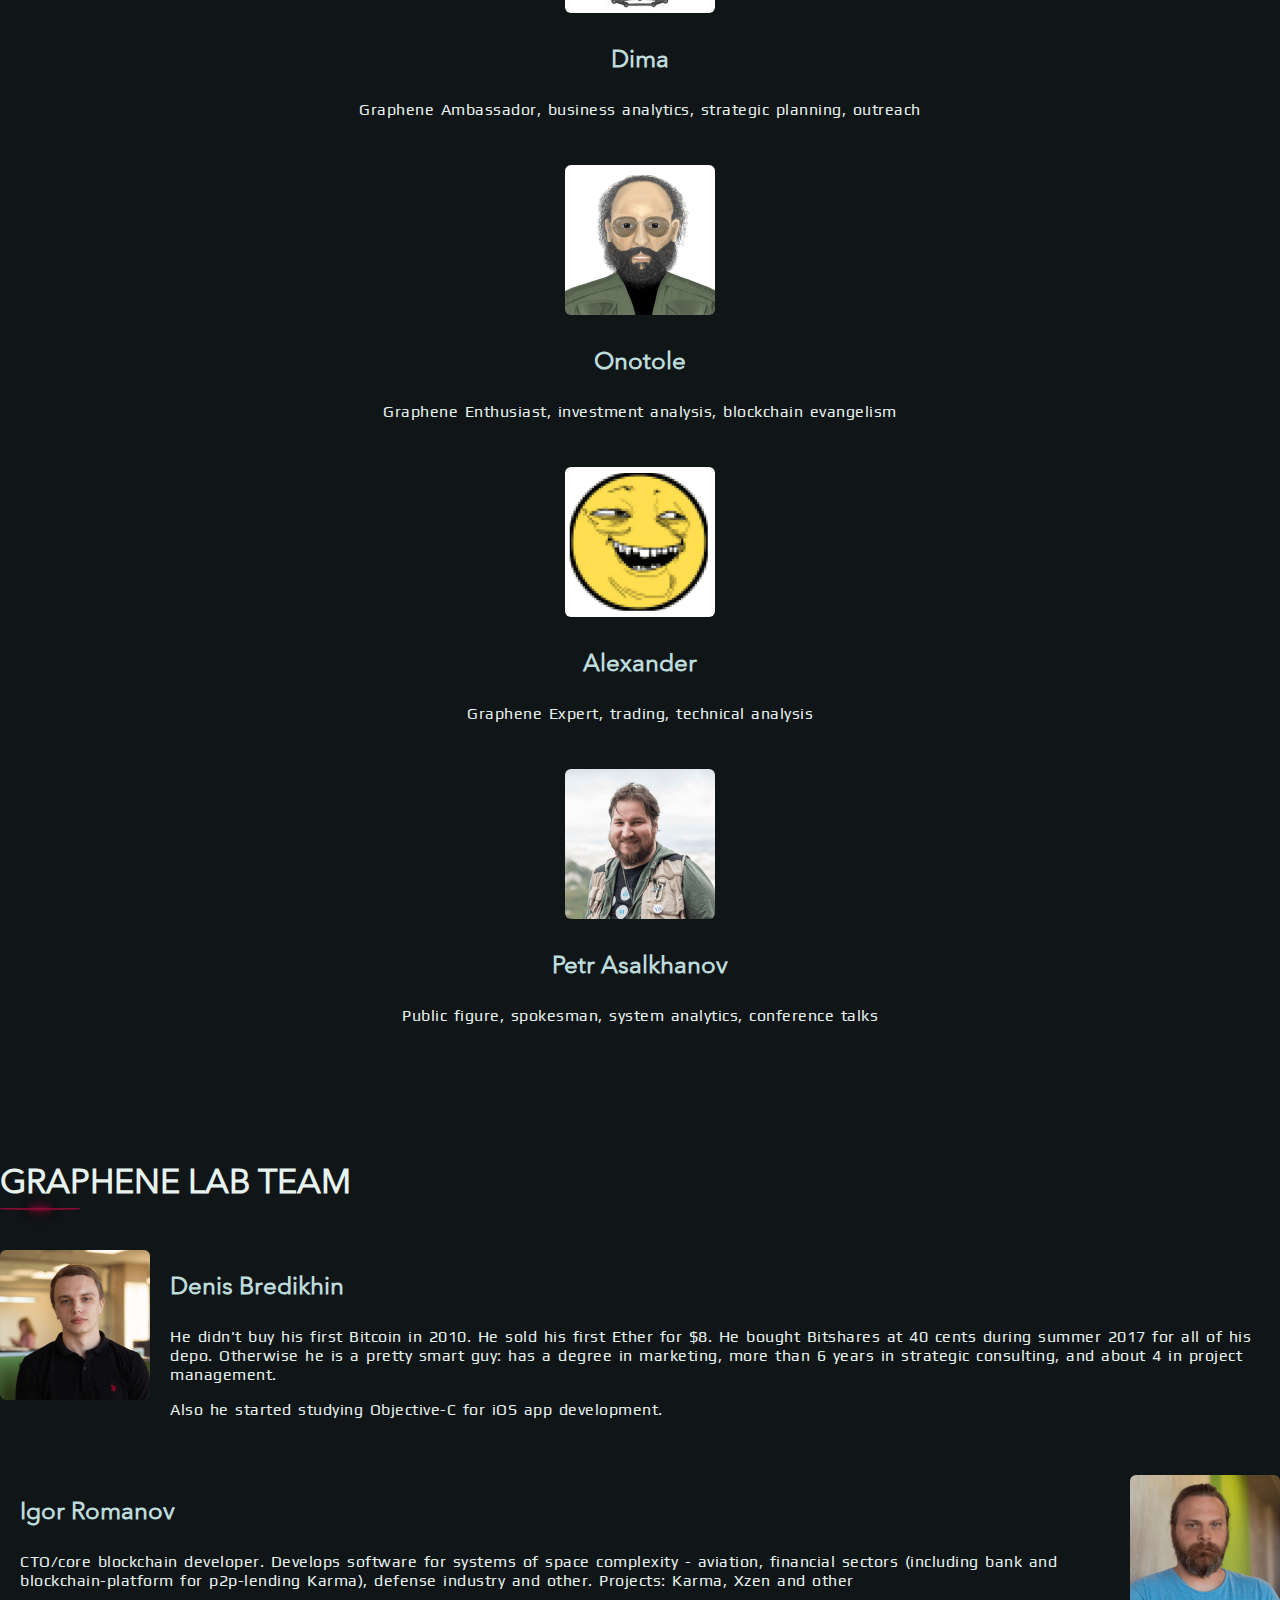
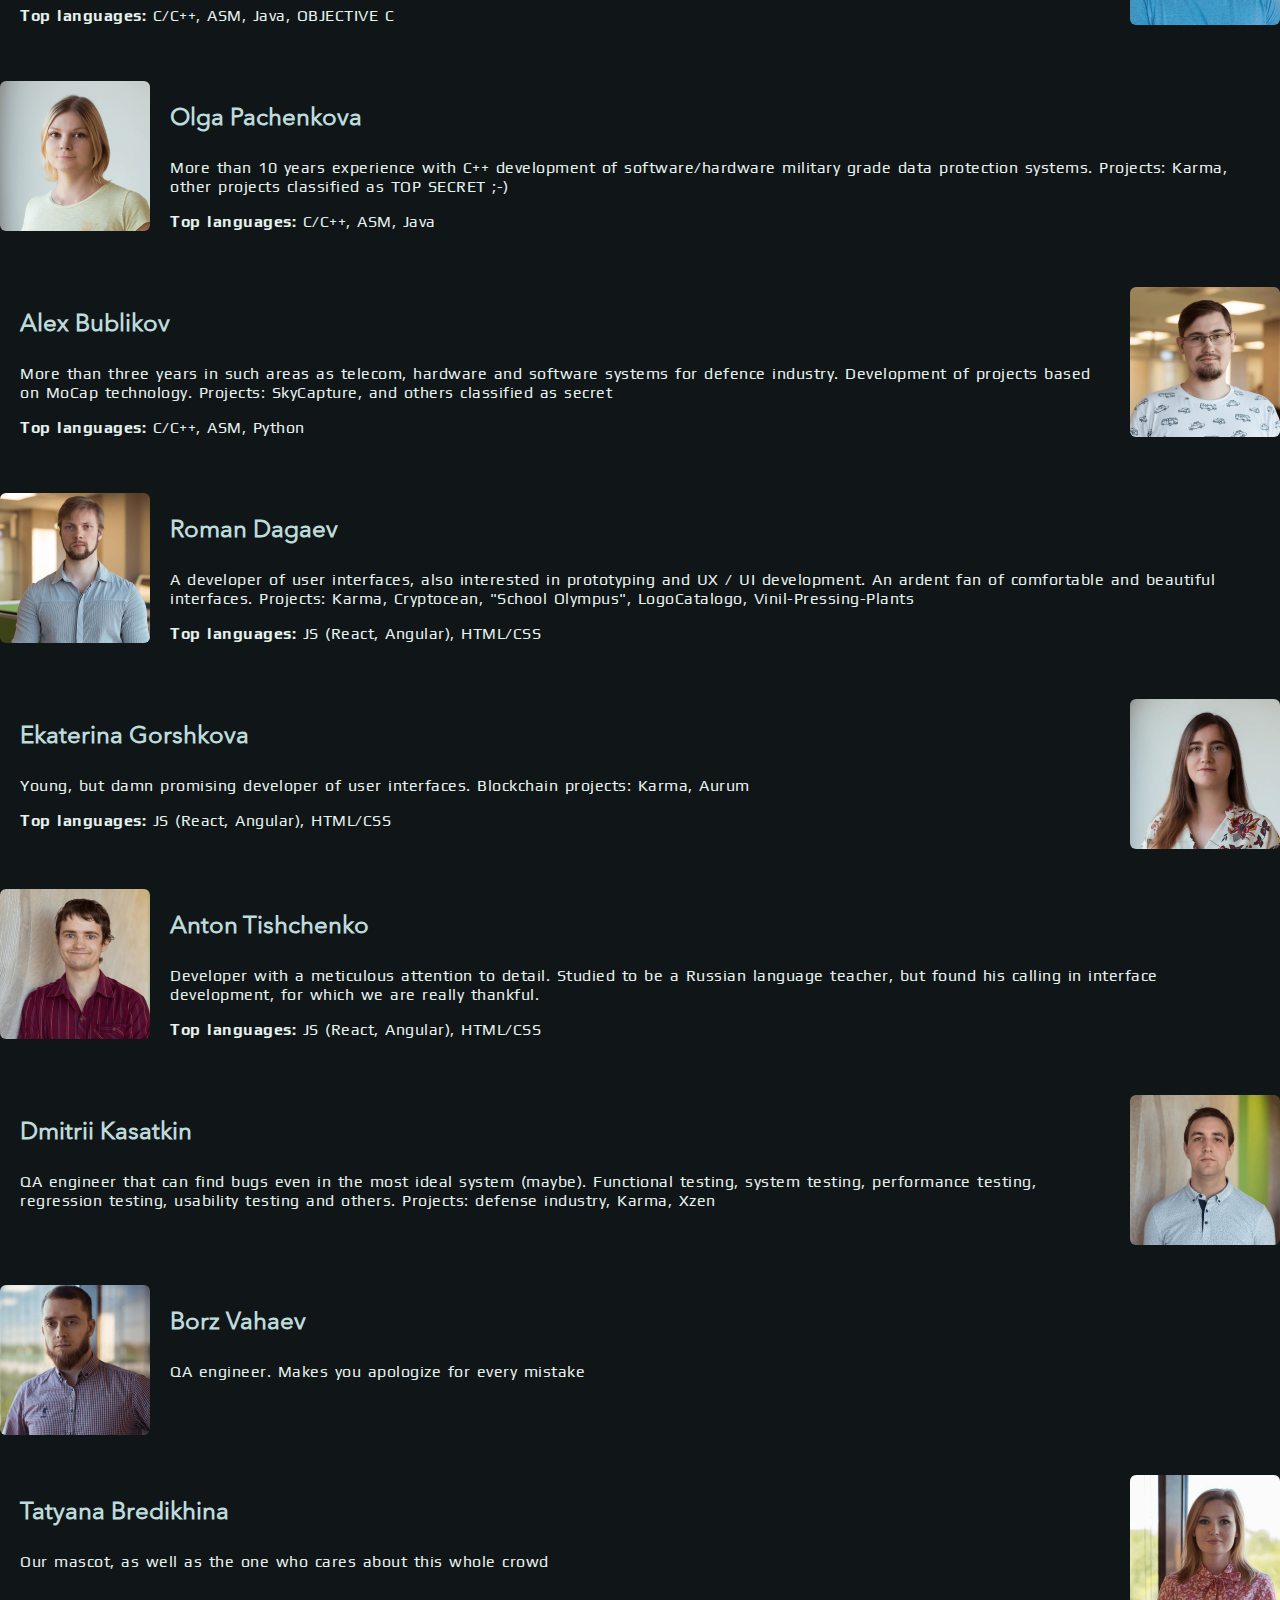
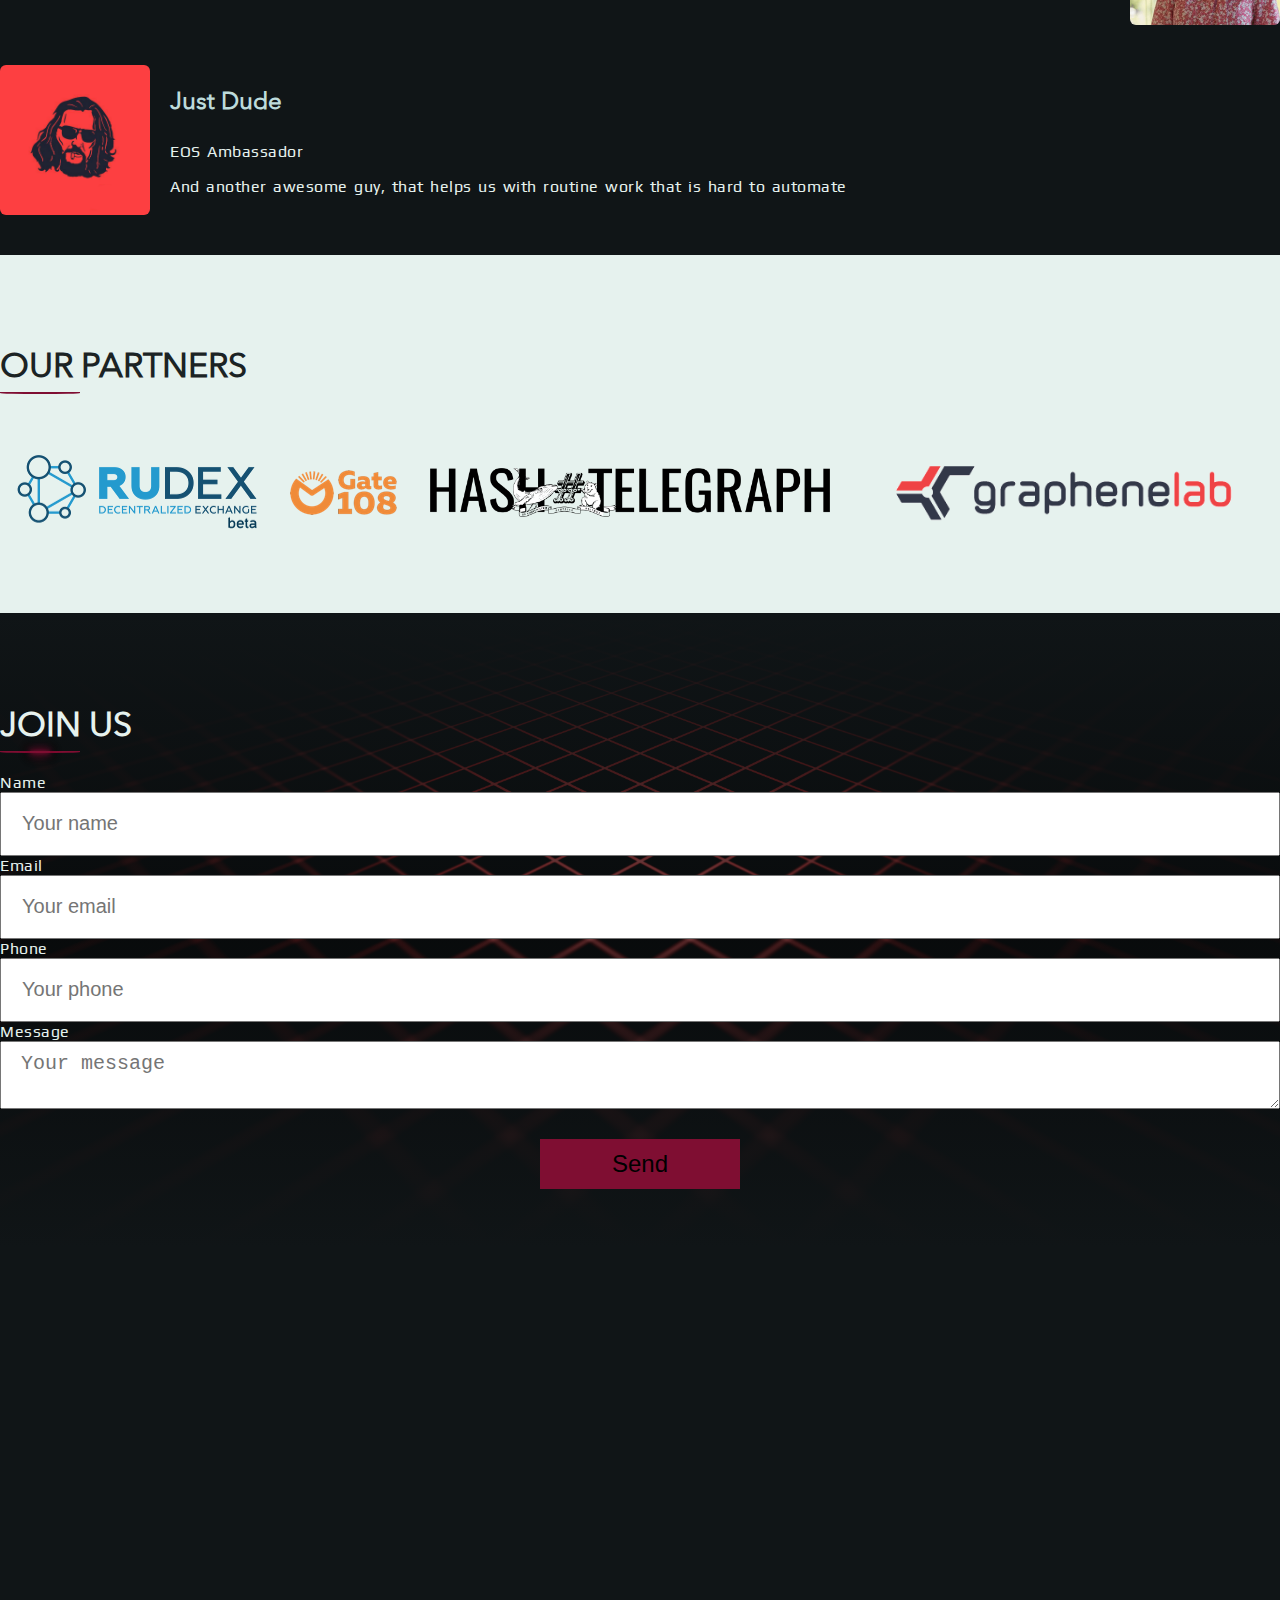
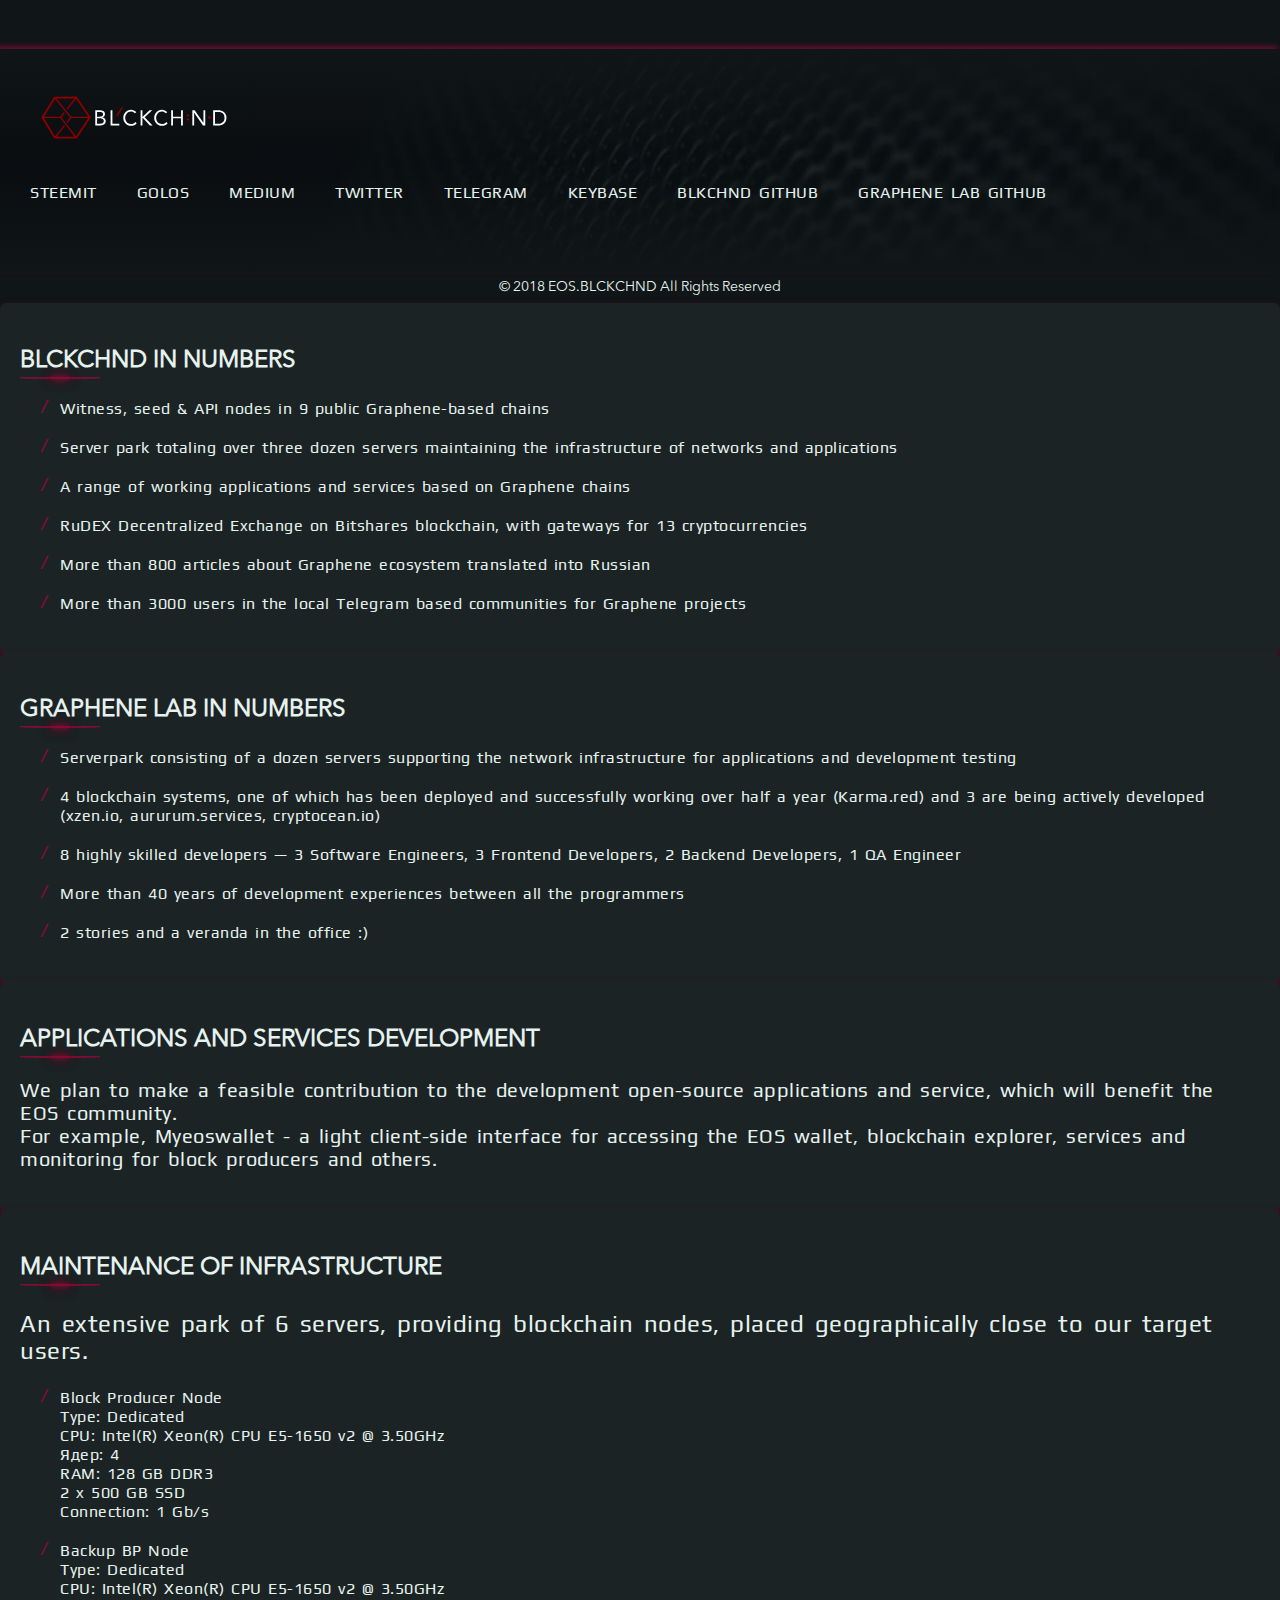
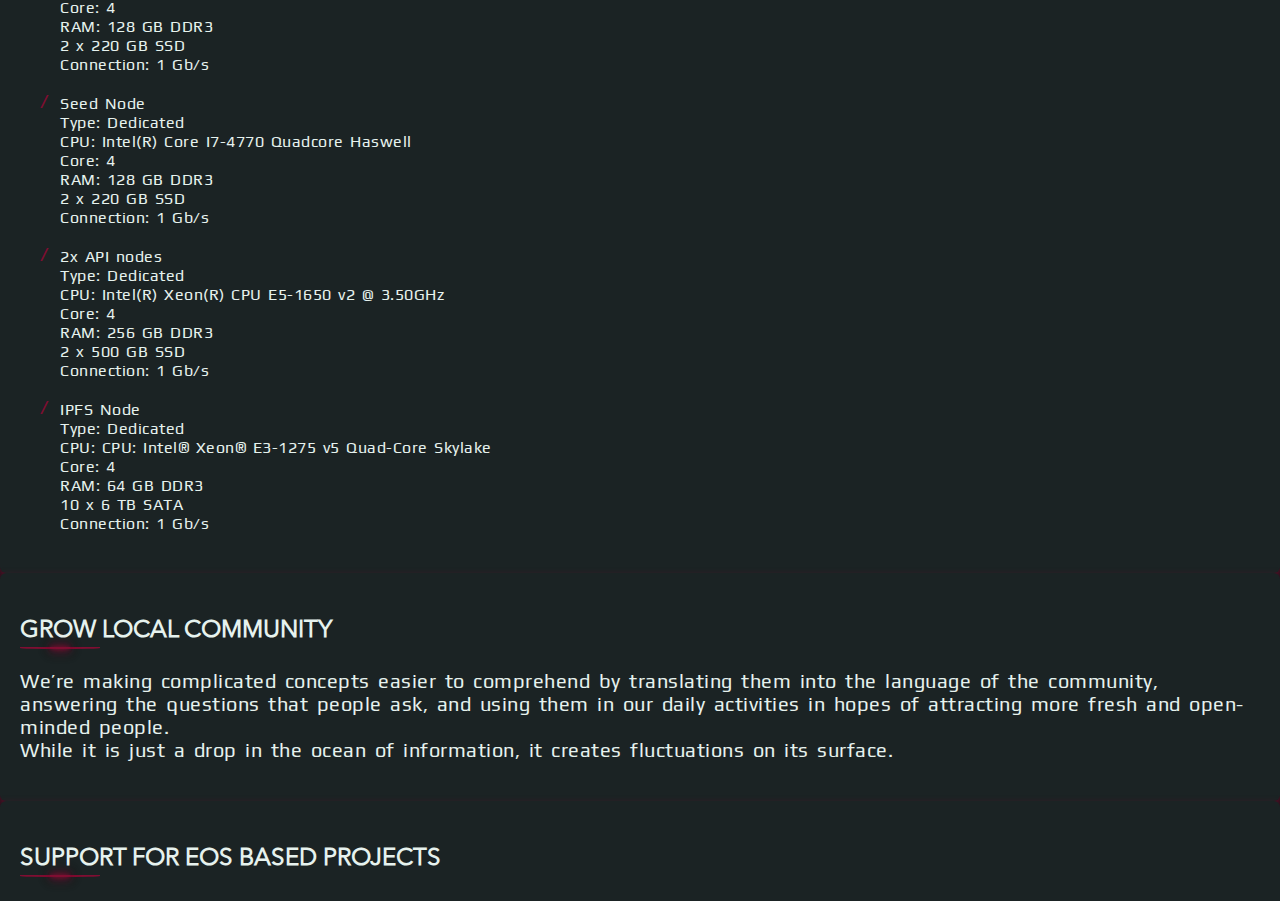
==== commit 56511d8d: "add keybase to contacts" ====
--- a/index.html
+++ b/index.html
@@ -547,6 +547,7 @@
                     <li class="social__item"><a href="https://medium.com/@eos.blckchnd" target="_blank" class="social__link">medium</a></li>
                     <li class="social__item"><a href="https://twitter.com/BLCKCHND" target="_blank" class="social__link">twitter</a></li>
                     <li class="social__item"><a href="https://t.me/blckchnd_EOS" target="_blank" class="social__link">telegram</a></li>
+                    <li class="social__item"><a href="https://keybase.io/team/eos_blockchained" target="_blank" class="social__link">keybase</a></li>
                     <li class="social__item"><a href="https://github.com/blckchnd" target="_blank" class="social__link">blkchnd github</a></li>
                     <li class="social__item"><a href="https://github.com/graphenelab" target="_blank" class="social__link">graphene lab github</a></li>
                 </ul>
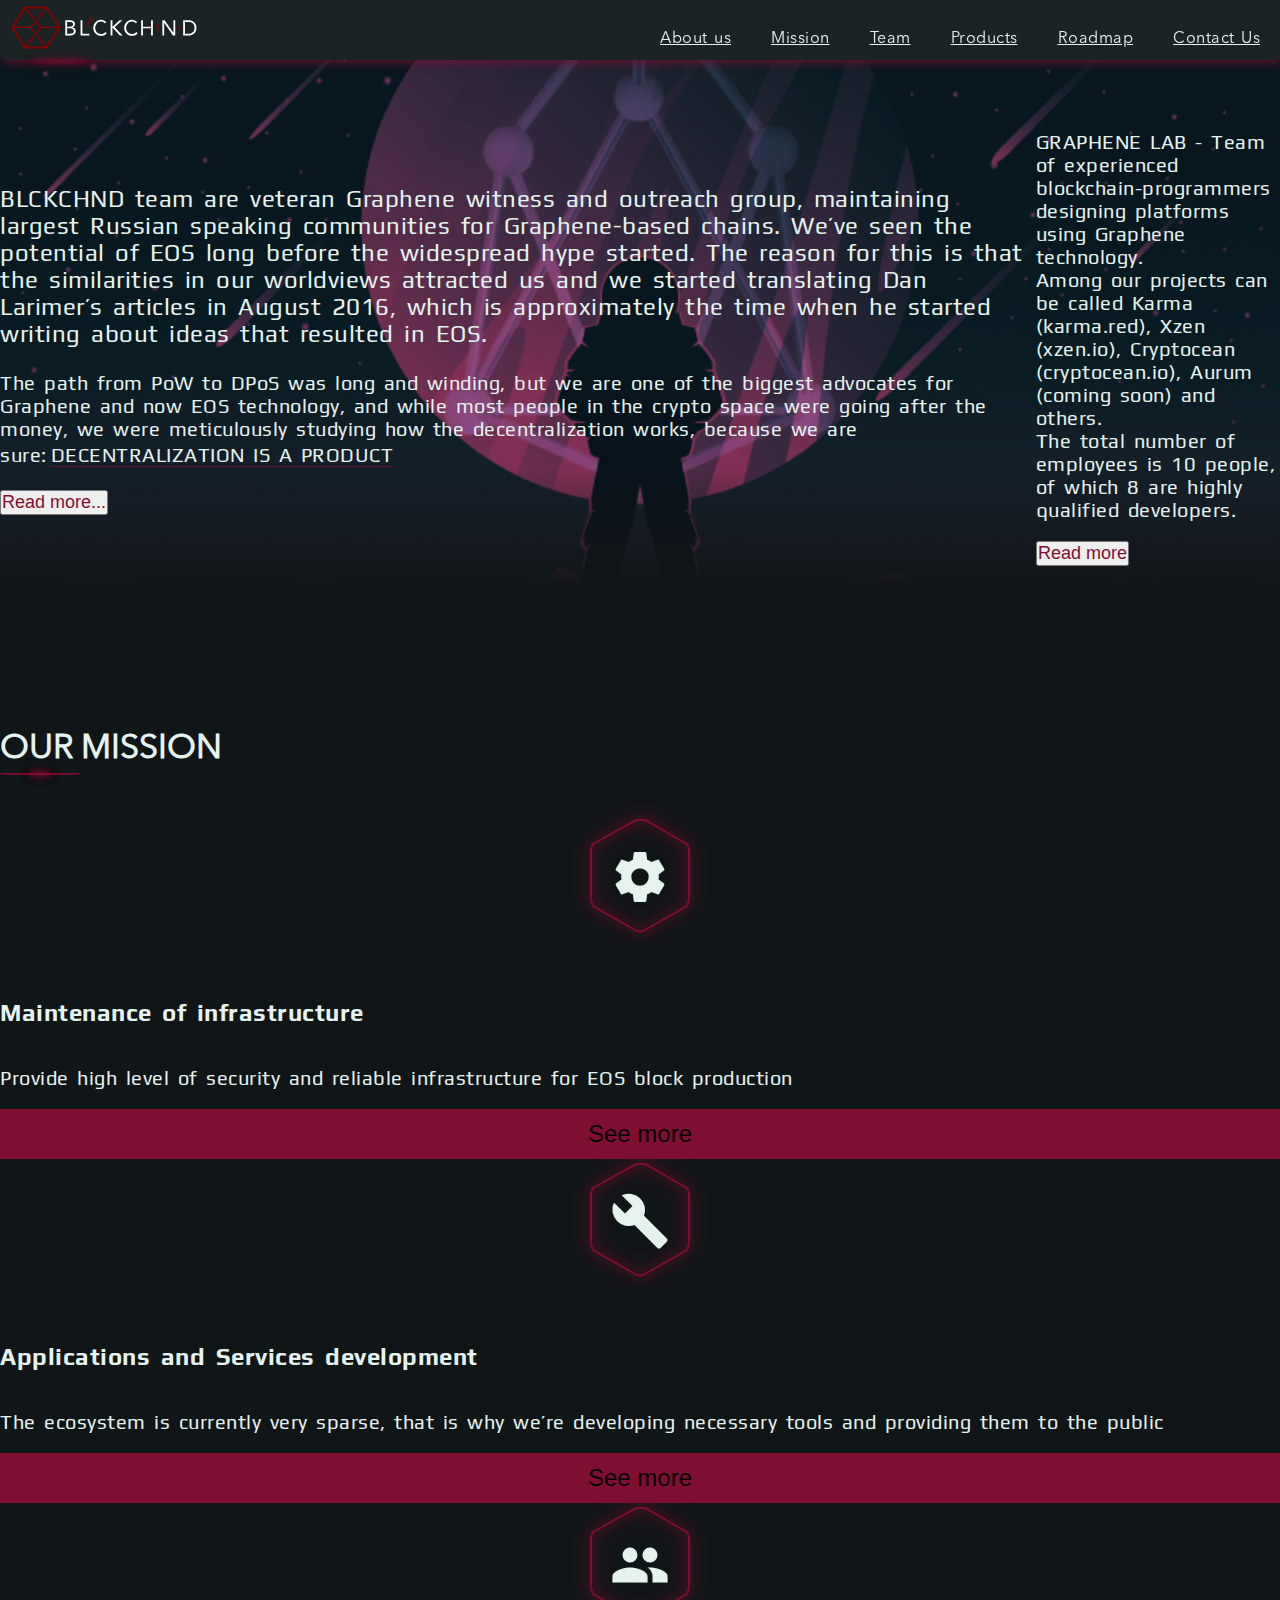
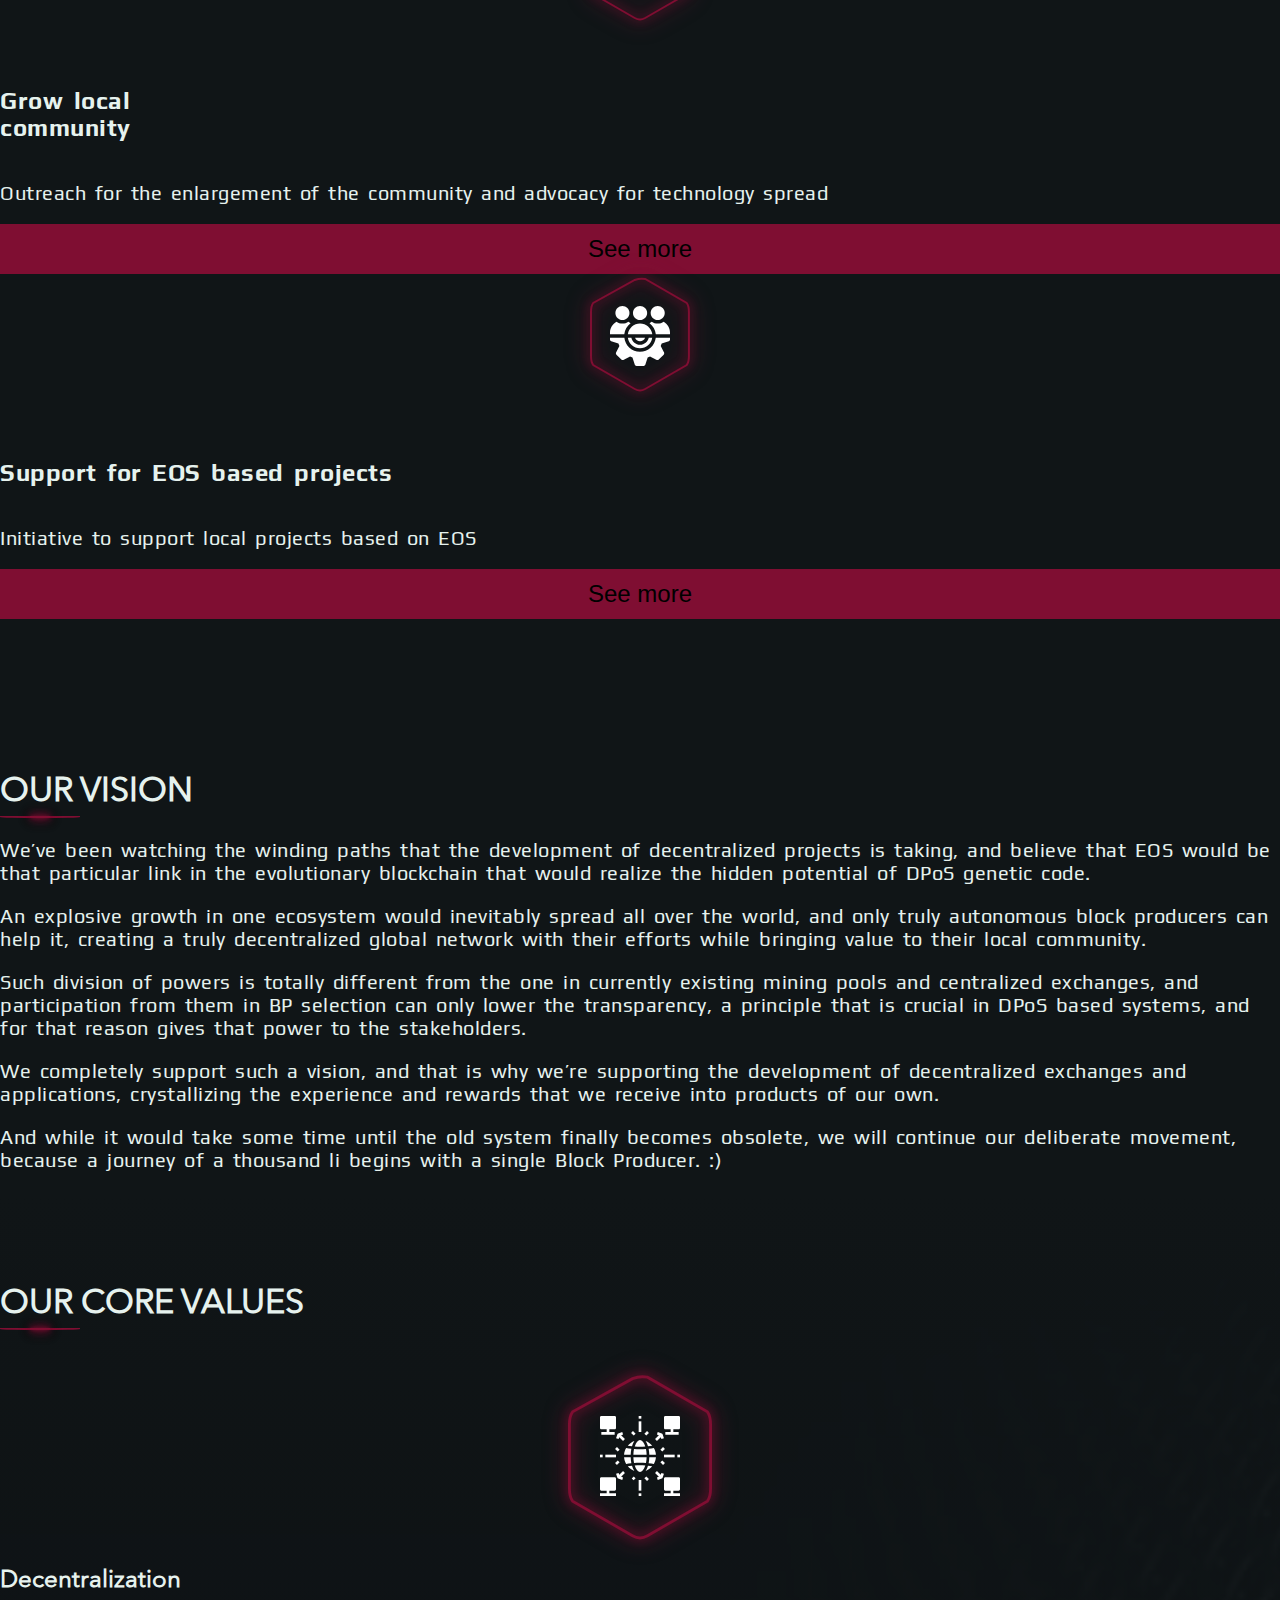
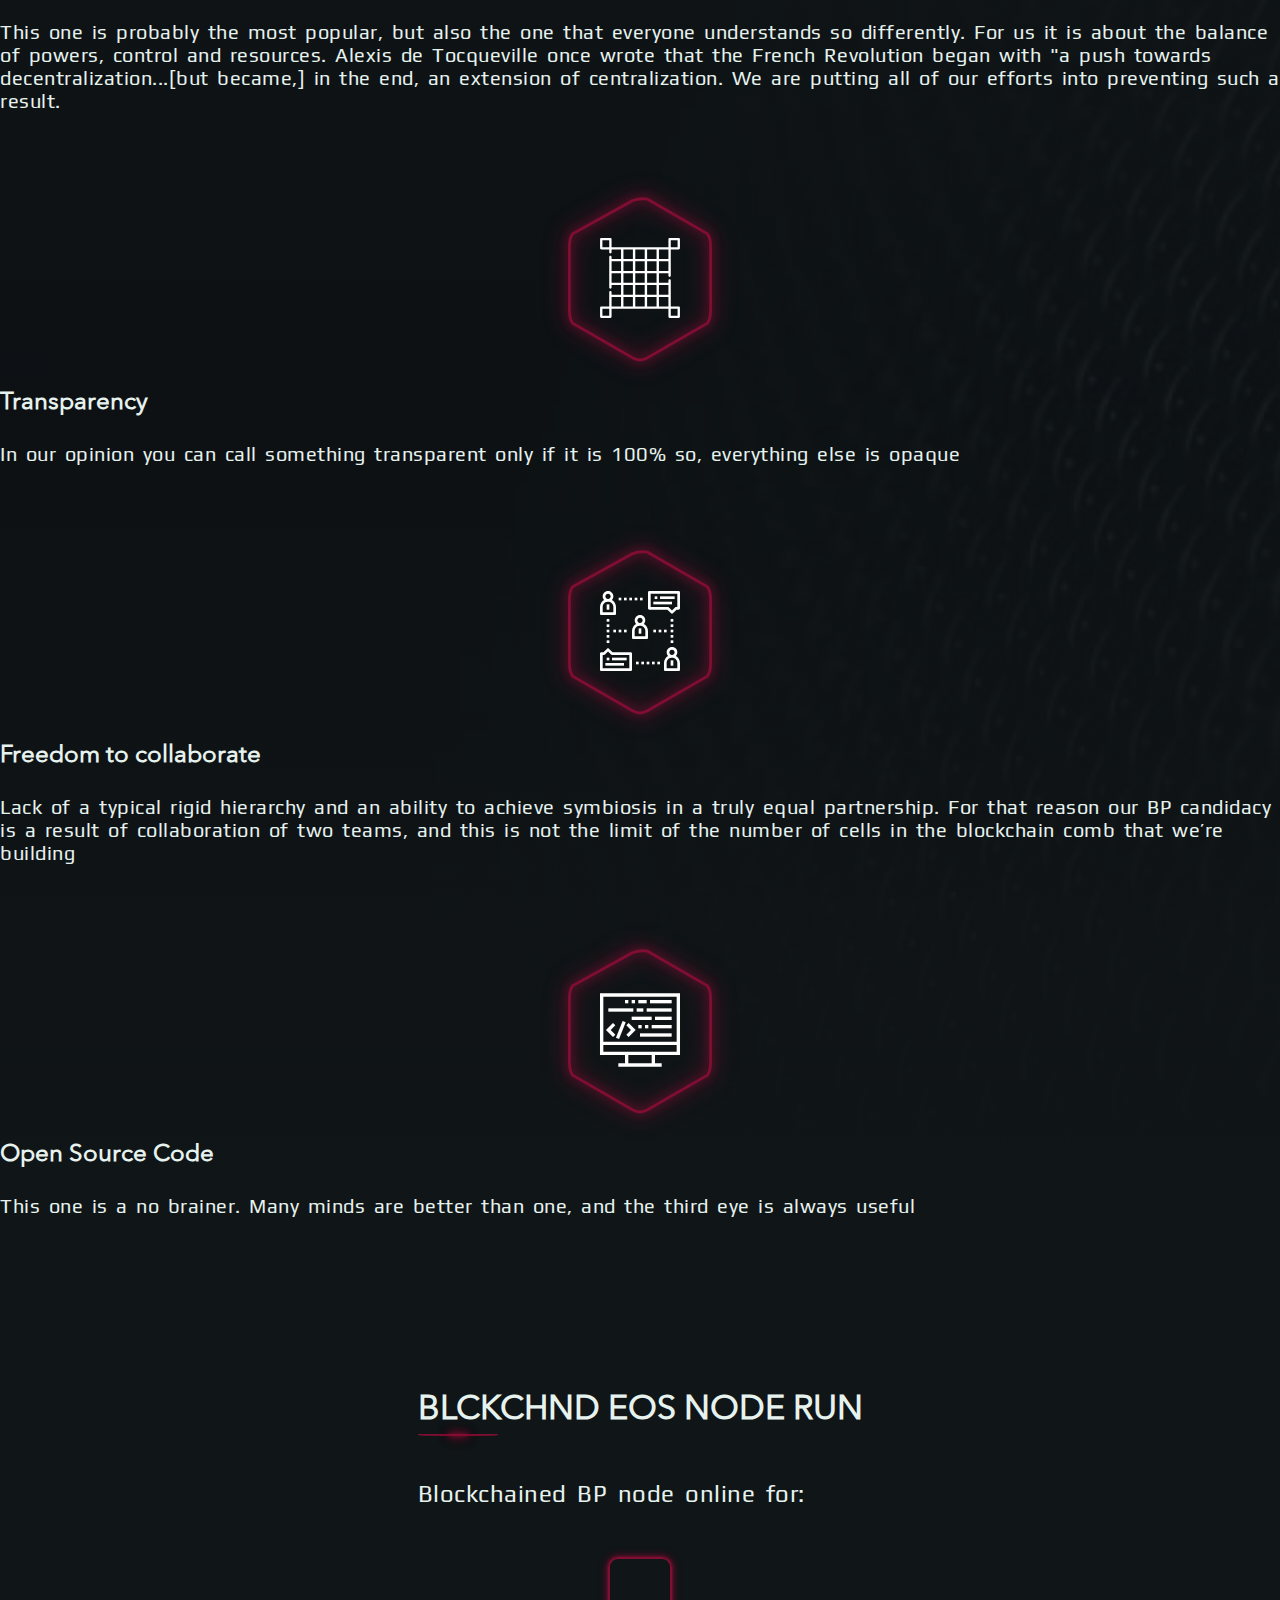
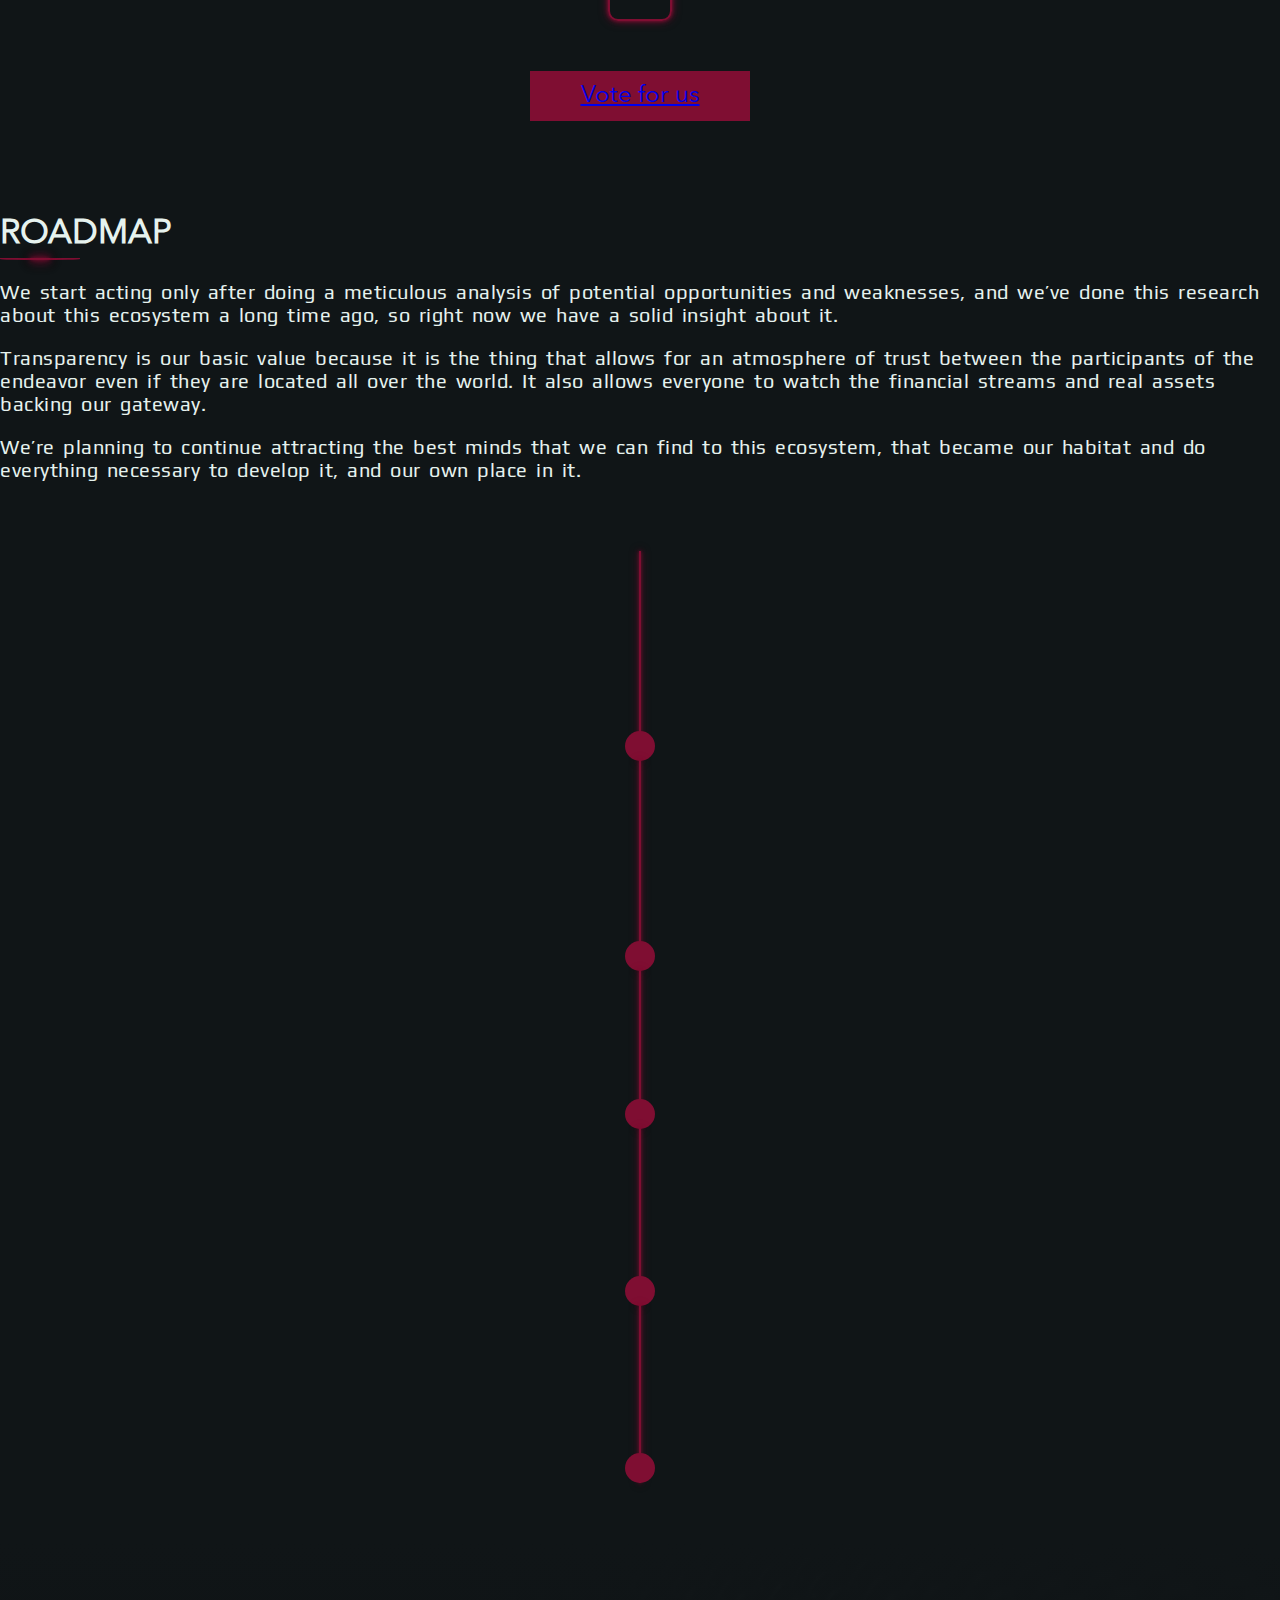
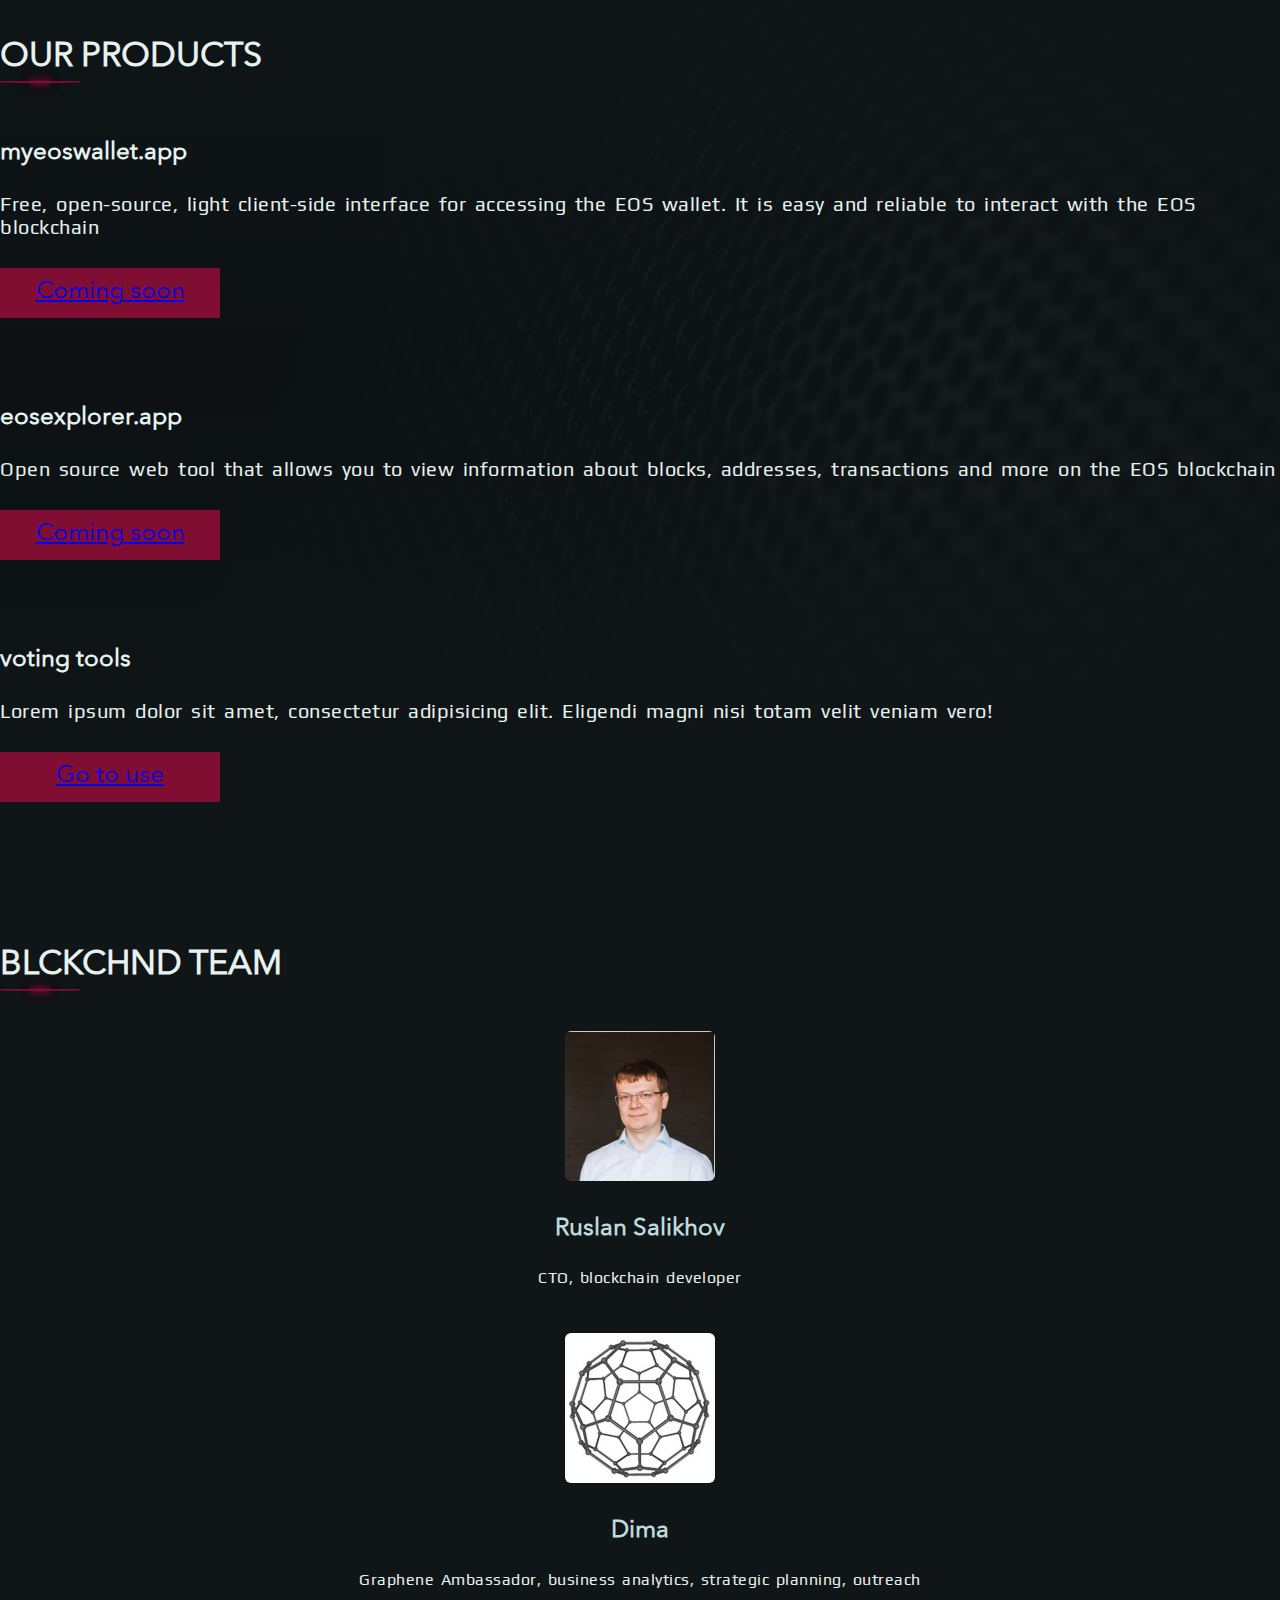
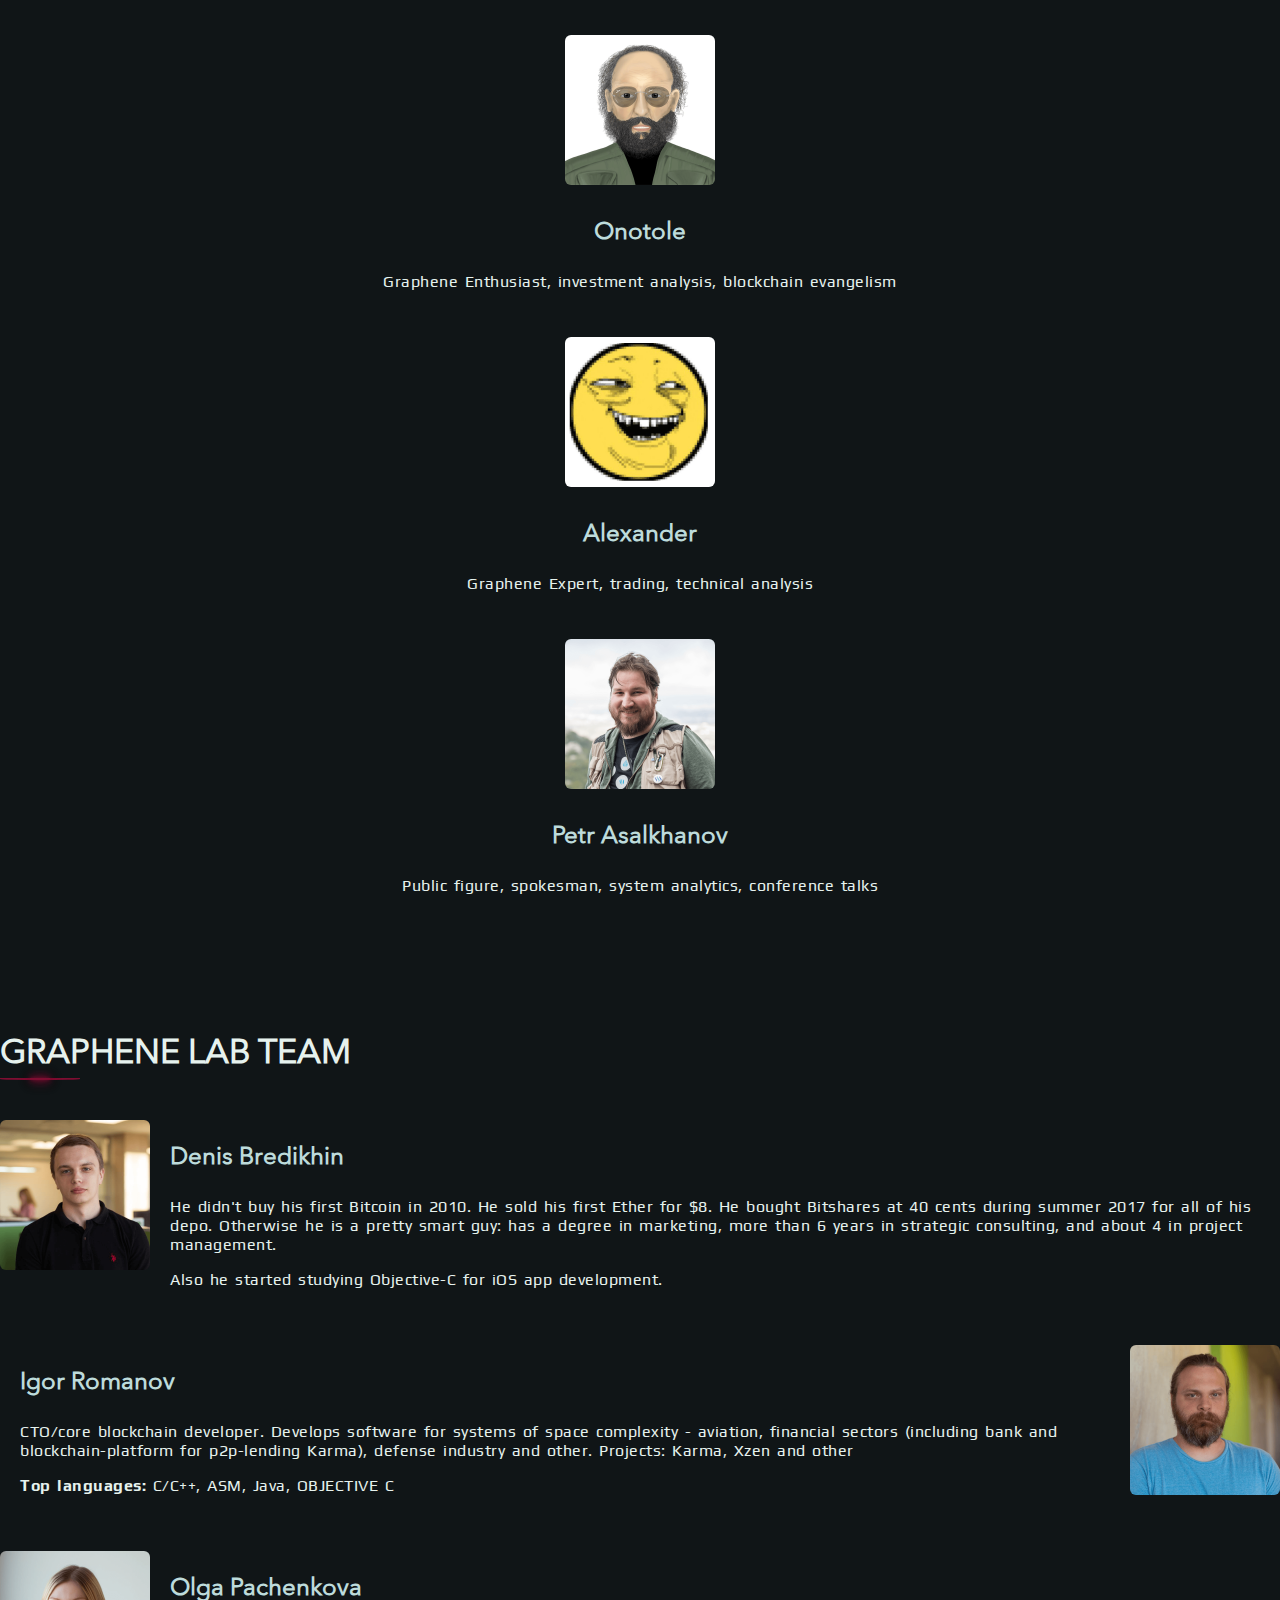
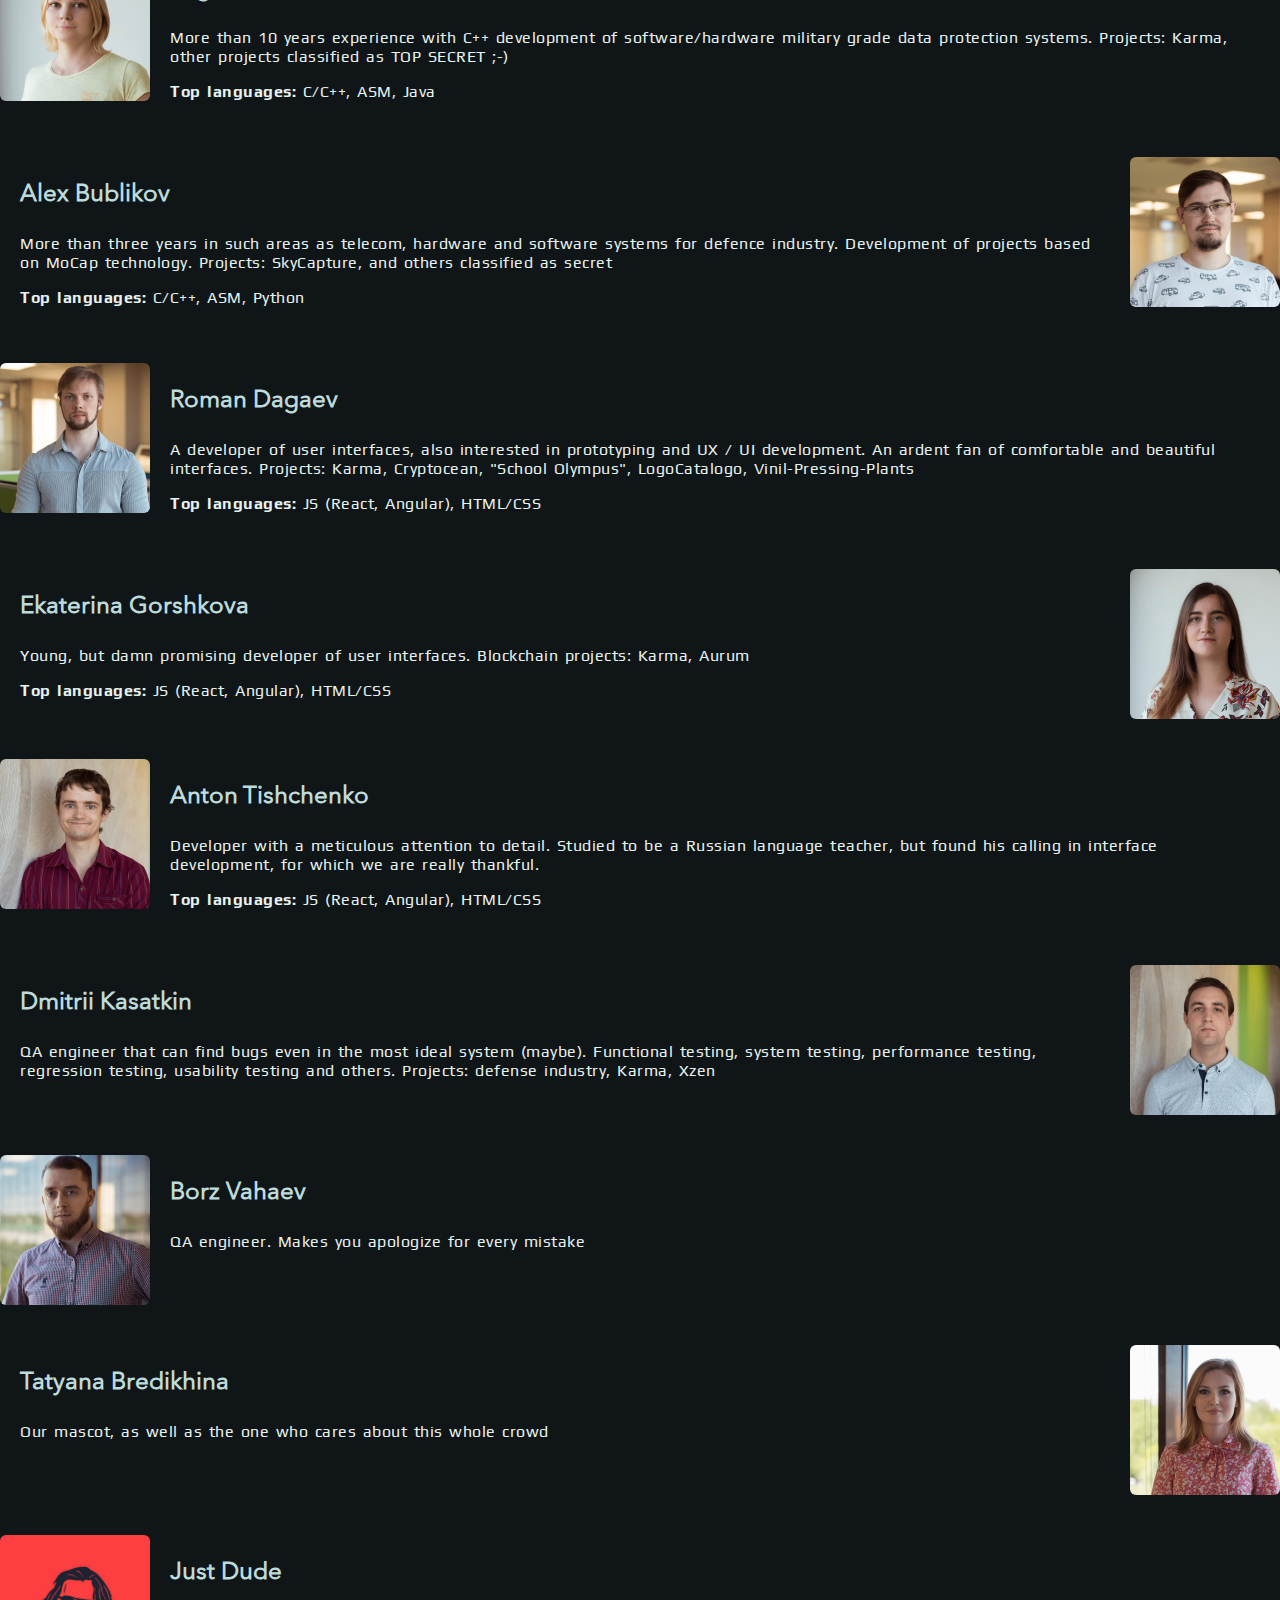
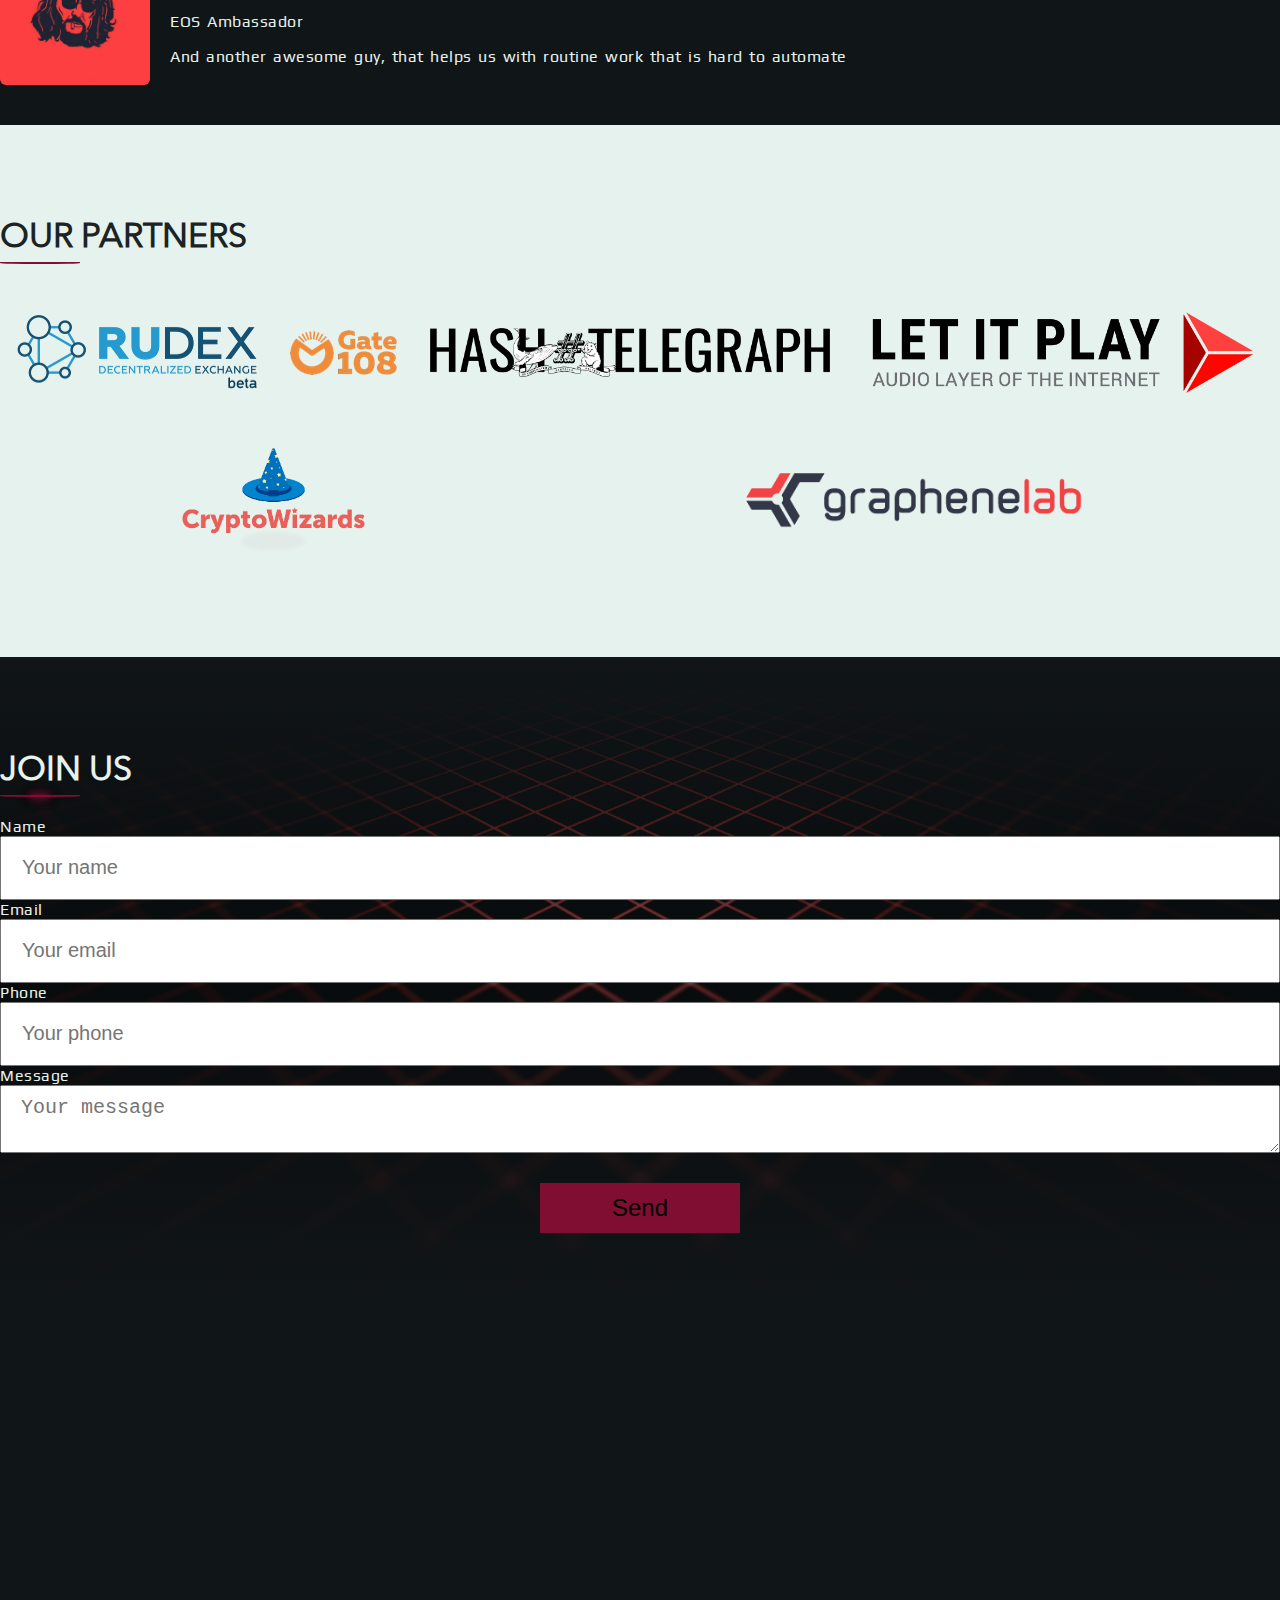
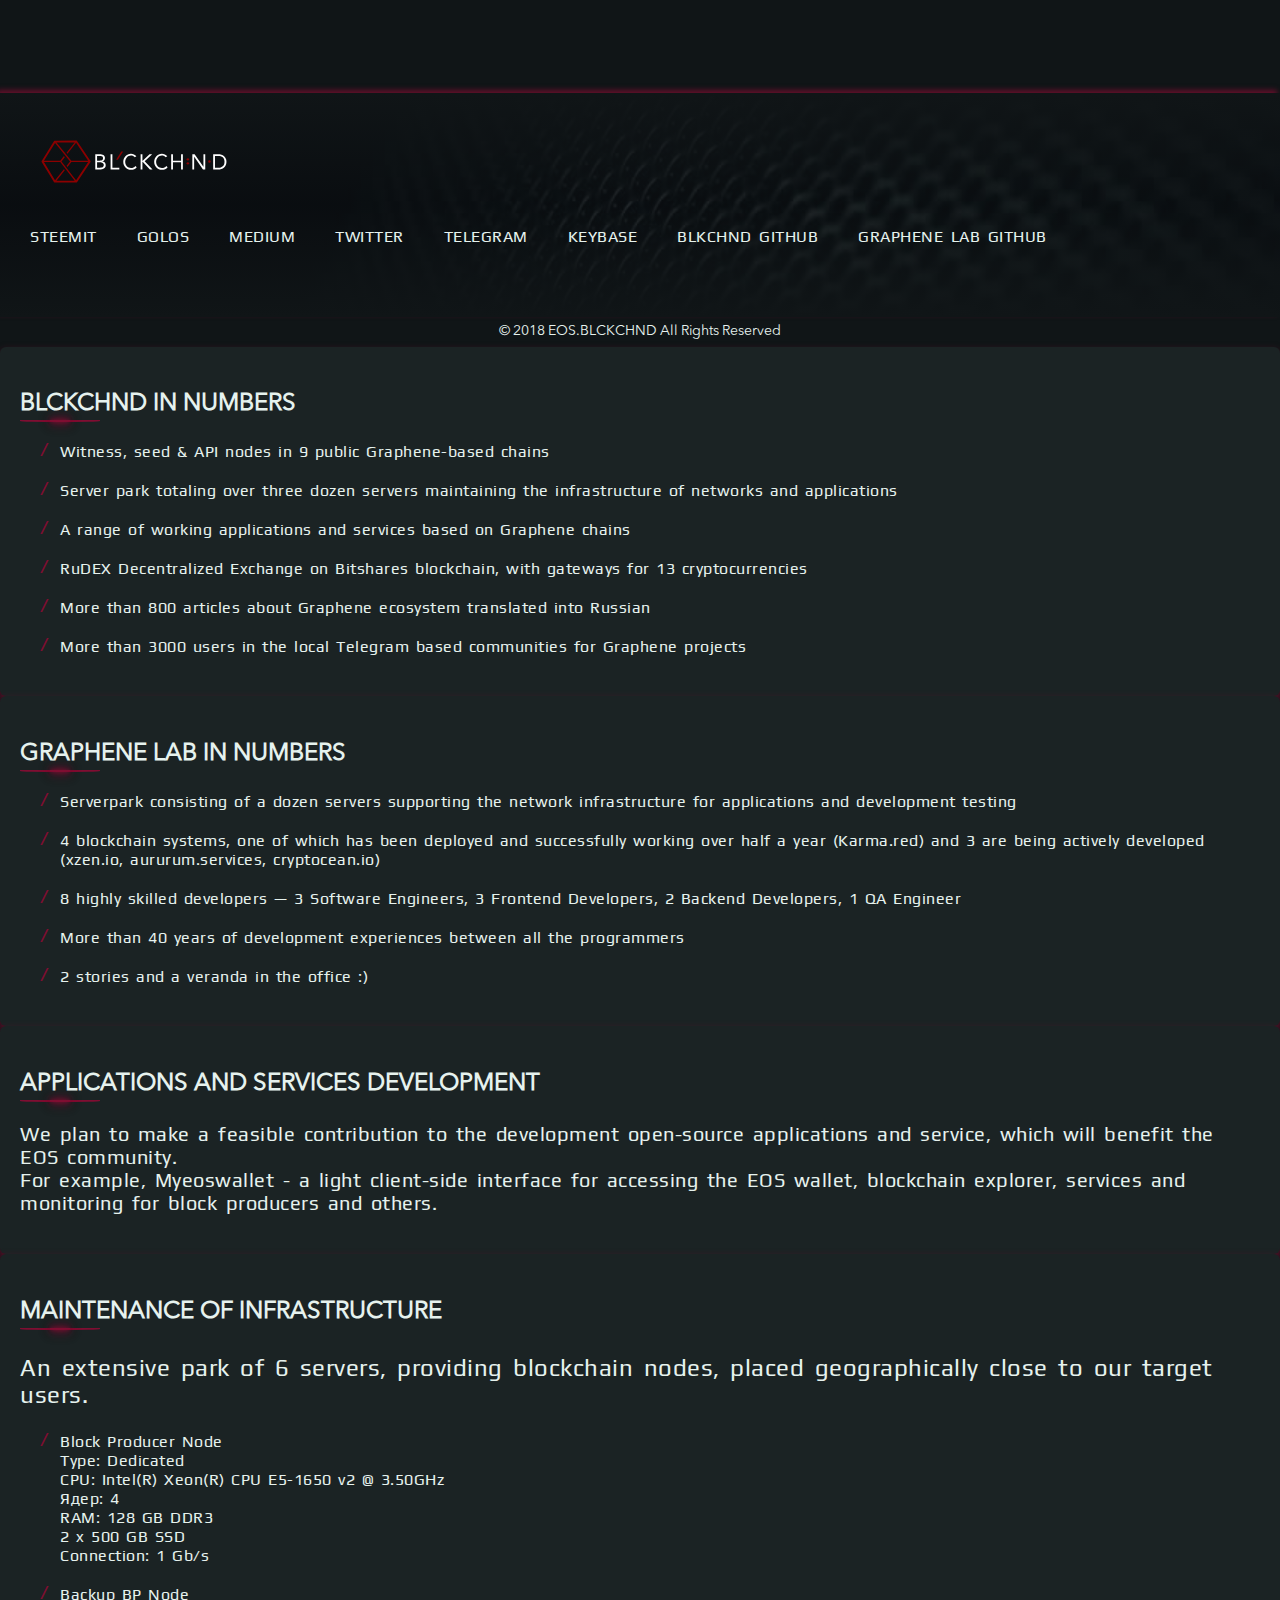
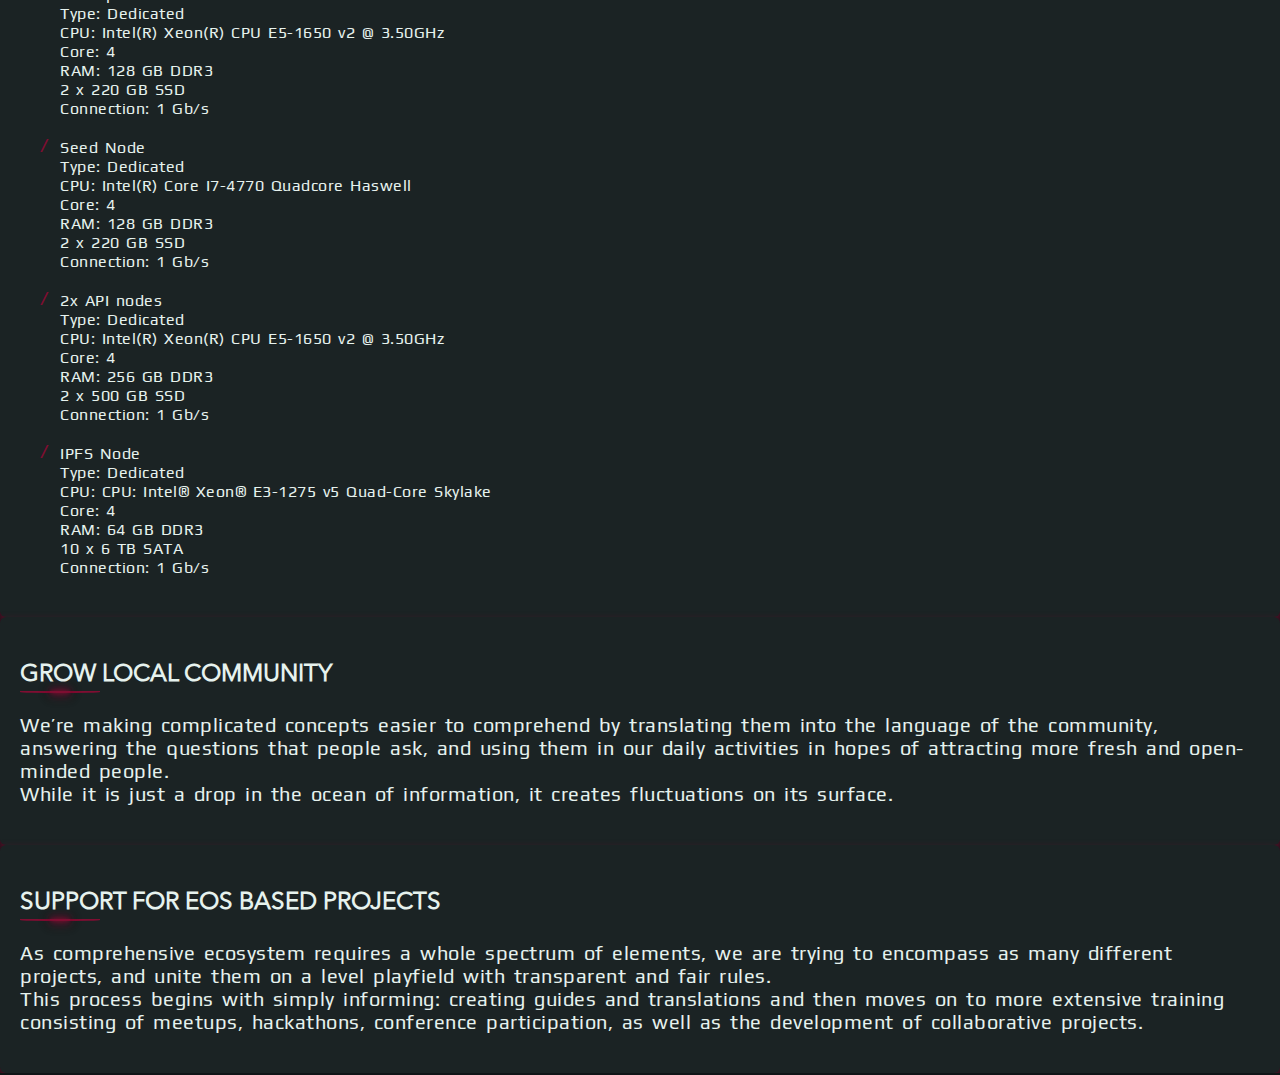
==== commit 523c045b: "add partners avatars" ====
--- a/index.html
+++ b/index.html
@@ -504,6 +504,8 @@
             <a href="https://rudex.org/" target="_blank"><img src="img/rudex.png" alt="" class="partners__avatar"></a>
             <a href="https://gate108.org/" target="_blank"><img src="img/gate108.png" alt="" class="partners__avatar"></a>
             <a href="https://hashtelegraph.com/" target="_blank"><img src="img/hashtelegraph.png" alt="" class="partners__avatar"></a>
+            <a href="https://letitplay.io/"><img src="img/let_it_play_2.png" alt="" class="partners__avatar"></a>
+            <a href="https://wizards.one/#/"><img src="img/crypto_wizard.png" alt="" class="partners__avatar"></a>
             <a href="#"><img src="img/graphene.png" alt="" class="partners__avatar"></a>
         </div>
     </div>
--- a/styles/styles.css
+++ b/styles/styles.css
@@ -545,7 +545,10 @@
         flex-direction: column;
         align-items: flex-start; } }
   .partners__avatar {
-    max-width: 400px; }
+    max-width: 400px;
+    max-height: 130px;
+    padding-bottom: 30px;
+  }
     @media screen and (max-width: 900px) {
       .partners__avatar {
         margin-bottom: 2rem;
